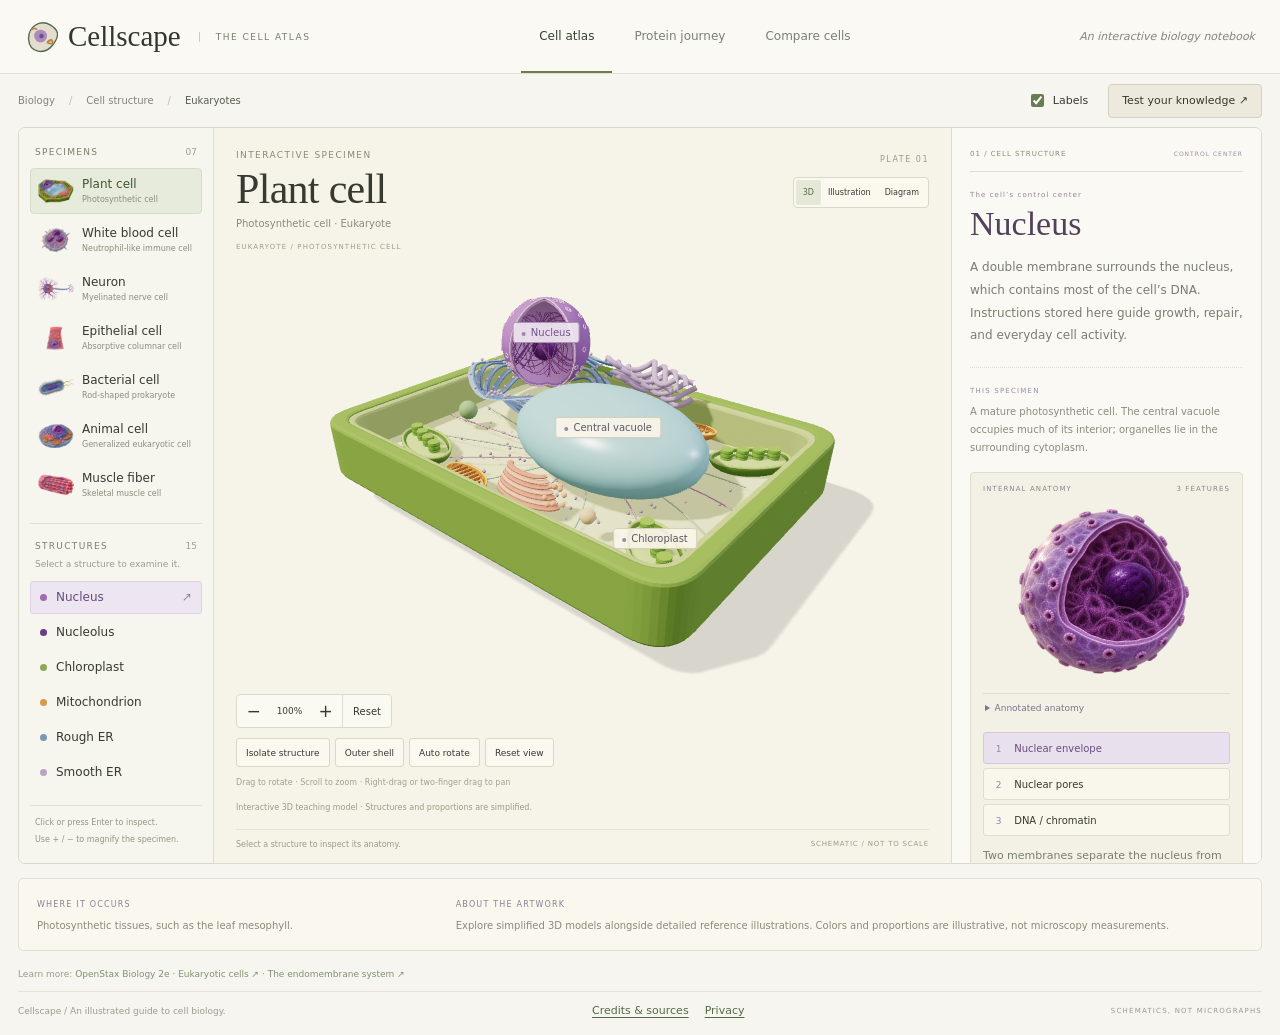
==== index.html @ bd1aeb53 "Add credits and privacy notice; remove external font requests Keep Cellscape branding without adding" ====
<!doctype html><html lang="en"><head><meta charset="utf-8"><meta name="viewport" content="width=device-width, initial-scale=1"><meta name="referrer" content="no-referrer"><meta name="description" content="Explore animal and plant cells with interactive organelle diagrams, clear biology explanations, and a five-question identification quiz."><title>Cellscape — The living cell, explored</title><link rel="stylesheet" href="style.css?v=26"><script type="importmap">{"imports":{"three":"./vendor/three/three.module.js"}}</script></head><body><header><a class="brand" href="./" aria-label="Cellscape home"><svg viewBox="0 0 36 36" aria-hidden="true"><path d="M28 5C16-2 3 7 4 21S21 38 30 27S36 10 28 5Z" fill="#e4dccd" stroke="#506950" stroke-width="1.5"/><circle cx="17" cy="17" r="7" fill="#aa8bbb"/><circle cx="18" cy="17" r="2.5" fill="#725182"/><path d="M24 24q5-5 6-1t-6 1M7 10q4-3 6 0" stroke="#b8864b" fill="none" stroke-width="2"/></svg>Cellscape <span>THE CELL ATLAS</span></a><nav aria-label="Learning activities"><button data-view="atlas" aria-pressed="true">Cell atlas</button><button data-view="journey" aria-pressed="false">Protein journey</button><button data-view="compare" aria-pressed="false">Compare cells</button></nav><span class="header-note">An interactive biology notebook</span></header><main><section class="lab"><div class="lab-top"><div class="atlas-breadcrumb">Biology <span>/</span> Cell structure <span>/</span> <strong id="cell-classification">Eukaryotes</strong></div><div class="view-tools"><label><input id="labels" type="checkbox" checked> Labels</label><button id="quiz">Test your knowledge ↗</button></div></div><div class="workspace"><div class="organelles"><div class="rail-title">SPECIMENS <span>07</span></div><div class="tabs" aria-label="Cell type"><button class="active" data-type="animal" aria-pressed="true"><span class="specimen-dot animal-dot"></span><span>Animal cell<small>Animalia · Eukaryote</small></span></button><button data-type="plant" aria-pressed="false"><span class="specimen-dot plant-dot"></span><span>Plant cell<small>Plantae · Eukaryote</small></span></button></div><div class="rail-title organelle-title">STRUCTURES <span id="structure-count"></span></div><p class="rail-hint">Select a structure to examine it.</p><div id="organelle-list"></div><div class="rail-bottom">Click or press Enter to inspect.<br>Use + / − to magnify the specimen.</div></div><div class="diagram-panel"><div class="specimen-title"><div><p class="eyebrow">INTERACTIVE SPECIMEN</p><h1 id="model-title">Animal cell</h1><p id="model-subtitle">A typical animal cell, shown in section.</p></div><div class="plate-options"><span class="plate-number" id="plate-number">PLATE 01</span><div class="art-switch" aria-label="Specimen artwork"><button data-art="3d" aria-pressed="true">3D</button><button data-art="rendered" aria-pressed="false">Illustration</button><button data-art="diagram" aria-pressed="false">Diagram</button></div></div></div><div class="diagram-heading"><span id="specimen">SPECIMEN 01 / ANIMAL CELL</span><span>INTERACTIVE MODEL <b class="live"></b></span></div><div class="zoom-toolbar" aria-label="Diagram zoom"><span>Look closer</span><button id="zoom-out" aria-label="Zoom out">−</button><output id="zoom-level" aria-live="polite">100%</output><button id="zoom-in" aria-label="Zoom in">+</button><button id="zoom-reset">Reset</button></div><div class="three-tools" aria-label="3D model controls"><button id="isolate-3d" aria-pressed="false">Isolate structure</button><button id="shell-3d" aria-pressed="false">Outer shell</button><button id="spin-3d" aria-pressed="false">Auto rotate</button><button id="reset-3d">Reset view</button></div><p class="zoom-hint">Zoom to inspect · Scroll or swipe to pan</p><p id="comparison-highlight" class="model-note" hidden></p><div id="cell-viewport" tabindex="0" aria-label="Cell diagram. When zoomed, scroll to explore."><div id="viewer3d"><p id="viewer3d-status">Loading the 3D specimen…</p><span id="viewer3d-live" class="sr-only" role="status" aria-live="polite"></span></div><svg id="cell" viewBox="0 0 820 570" role="group" aria-label="Interactive cell diagram"></svg></div><p class="model-note">Generated educational illustration · Not to scale. Use Diagram for the annotated schematic.</p><div class="diagram-foot"><span>Select a structure to inspect its anatomy.</span><span>SCHEMATIC / NOT TO SCALE</span></div></div><aside id="cell-details" aria-label="Selected structure details"><a href="#cell-viewport" class="back-to-cell">↑ Back to cell</a><div class="detail-top"><span id="detail-number">01 / CELL STRUCTURE</span><span id="category">CONTROL CENTER</span></div><div id="detail-icon"></div><p class="eyebrow" id="detail-kicker">THE CELL’S CONTROL CENTER</p><h2 id="detail-title" aria-live="polite"></h2><p id="description"></p><div class="specimen-context"><span>THIS SPECIMEN</span><p id="specimen-context"></p></div><section id="closeup" aria-label="Organelle close-up"><div class="closeup-heading"><span>INTERNAL ANATOMY</span><span id="closeup-count"></span></div><div id="closeup-art"></div><div id="closeup-parts" aria-label="Explore internal structures"></div><p id="closeup-note" aria-live="polite"></p></section><div class="function"><span>PRIMARY FUNCTION</span><p id="function"></p></div><div class="fact"><span>FIELD NOTE</span><p id="fact"></p></div><div id="quiz-area" hidden></div><div class="detail-nav"><button id="previous" aria-label="Previous organelle">←</button><span id="position"></span><button id="next" aria-label="Next organelle">→</button></div></aside></div></section><section class="lesson-section" id="protein-journey" aria-labelledby="journey-title">
<div class="section-heading"><div><p class="eyebrow">LESSON 01 / THE SECRETORY PATHWAY</p><h2 id="journey-title">A protein’s journey</h2></div><p>From an instruction to a delivery.<br>Trace one protein destined to leave the cell.</p></div>
<div class="journey-card"><div id="journey-stages" class="journey-stages" aria-label="Protein journey stages"></div><div class="journey-viewport"><svg id="journey-art" viewBox="0 0 860 240" role="img" aria-label="A secreted protein travels through the rough ER and Golgi, then leaves in a vesicle."></svg></div><div class="journey-bottom"><div><p class="eyebrow" id="journey-position"></p><h3 id="journey-step-title"></h3><p id="journey-description" aria-live="polite"></p></div><div class="journey-controls"><button id="journey-prev" aria-label="Previous protein journey step">←</button><button id="journey-play">Play journey</button><button id="journey-next" aria-label="Next protein journey step">→</button><button id="journey-reset">Restart</button></div></div><p class="lesson-note">A simplified secretory pathway, not the route of every protein. Translation begins in the cytosol; a signal directs this ribosome to the rough ER. The gold dot represents the protein.</p></div>
</section>
<section class="lesson-section" id="comparison" aria-labelledby="comparison-title"><div class="section-heading"><div><p class="eyebrow">REFERENCE / CELL COMPARISON</p><h2 id="comparison-title">Plant & animal cells</h2></div><p>Compare the models, then select a structure<br>to explore it in the cell above.</p></div><div class="comparison-controls" aria-label="Comparison filters"><button data-compare="all" aria-pressed="true">All structures</button><button data-compare="shared" aria-pressed="false">Shared</button><button data-compare="different" aria-pressed="false">Differences</button></div><div id="comparison-cards" class="comparison-cards"></div><p class="lesson-note">These are typical teaching models. Chloroplasts occur in photosynthetic tissues; plants also use mitochondria. Plant lytic vacuoles perform many tasks carried out by animal lysosomes. Smaller vacuoles can occur in animal cells.</p></section><section class="specimen-notes" aria-label="Specimen context"><div><span>WHERE IT OCCURS</span><p id="specimen-location"></p></div><div><span>ABOUT THE ARTWORK</span><p>Explore simplified 3D models alongside detailed reference illustrations. Colors and proportions are illustrative, not microscopy measurements.</p></div></section><div class="sources">Learn more: <a href="https://openstax.org/books/biology-2e/pages/4-3-eukaryotic-cells" target="_blank" rel="noopener noreferrer">OpenStax Biology 2e · Eukaryotic cells ↗</a> · <a href="https://openstax.org/books/biology-2e/pages/4-4-the-endomembrane-system-and-proteins" target="_blank" rel="noopener noreferrer">The endomembrane system ↗</a></div><footer><span>Cellscape / An illustrated guide to cell biology.</span><nav aria-label="Site information"><a href="about.html#credits">Credits &amp; sources</a><a href="about.html#privacy">Privacy</a></nav><span>SCHEMATICS, NOT MICROGRAPHS</span></footer></main><script src="diagram.js?v=25"></script><script src="specimens.js?v=25"></script><script src="app.js?v=25"></script><script src="learning.js?v=25"></script><script type="module" src="viewer3d.js?v=25"></script></body></html>
---- style.css ----
:root{--paper:#f7f5ef;--ink:#363a31;--muted:#7d8074;--line:#dfdfd4;--green:#536b45;--purple:#79618c;--canvas:#f6f4e9}
*{box-sizing:border-box}html{scroll-padding-top:20px}body{margin:0;background:var(--paper);color:var(--ink);font-family:system-ui,-apple-system,BlinkMacSystemFont,'Segoe UI',sans-serif;font-size:14px}button,a,input{-webkit-tap-highlight-color:transparent}button{font:inherit;color:inherit;cursor:pointer}button:disabled{opacity:.4;cursor:default}button:focus-visible,a:focus-visible,[tabindex]:focus-visible{outline:2px solid #9779ad;outline-offset:3px}a{color:var(--green)}[hidden]{display:none!important}
header{height:74px;display:flex;align-items:center;justify-content:space-between;gap:20px;padding:0 25px;border-bottom:1px solid var(--line);background:#faf9f4}.brand{display:flex;gap:10px;align-items:center;color:#30372d;text-decoration:none;font-family:Georgia,'Times New Roman',serif;font-size:29px;white-space:nowrap}.brand svg{width:33px;height:36px}.brand>span{font:9px system-ui,-apple-system,BlinkMacSystemFont,'Segoe UI',sans-serif;letter-spacing:1.5px;border-left:1px solid #cccfc0;margin-left:8px;padding-left:16px;color:#777e6d}header nav{display:flex;gap:4px;align-self:stretch;align-items:stretch}header nav button{border:0;border-bottom:2px solid transparent;background:none;font-size:12px;padding:0 18px;color:#7b8072}header nav button[aria-pressed=true]{border-bottom-color:#6c7d52;color:#34452f}header nav button:hover{color:#37492f}.header-note{font-size:11px;color:#868678;font-style:italic;white-space:nowrap}
main{padding:0 18px;max-width:1850px;margin:auto}.lab-top{height:53px;display:flex;align-items:center;justify-content:space-between;gap:16px}.atlas-breadcrumb{font-size:10px;color:#868577;display:flex;align-items:center;gap:14px}.atlas-breadcrumb span{color:#c0beae}.atlas-breadcrumb strong{font-weight:500;color:#555e4b}.view-tools{display:flex;align-items:center;gap:20px;font-size:11px}.view-tools label{display:flex;gap:6px;align-items:center;cursor:pointer}input{accent-color:#667e51}#quiz{background:#edeadd;border:1px solid #d4d1c0;border-radius:4px;padding:8px 13px;font-size:11px;min-height:34px}
.workspace{display:grid;grid-template-columns:194px minmax(0,1fr) 310px;height:calc(100dvh - 163px);min-height:650px;max-height:1050px;border:1px solid #d9d9cc;background:#fbfaf5;border-radius:7px;overflow:hidden}
.organelles{padding:19px 11px 14px;background:#f6f5ee;overflow-y:auto;height:100%;scrollbar-width:thin}.rail-title{display:flex;justify-content:space-between;font-size:9px;letter-spacing:1.3px;color:#7b806f;padding:0 5px}.rail-title span{font-size:9px;letter-spacing:0;color:#9c9f91}.tabs{margin:13px 0 26px;display:grid;gap:6px}.tabs button{width:100%;display:flex;align-items:center;gap:9px;text-align:left;background:transparent;border:1px solid transparent;border-radius:4px;padding:10px 8px;font-size:12px}.tabs button.active{background:#e7ebdc;border-color:#d5ddc7;color:#3f5436}.tabs small{display:block;font-size:9px;color:#8a8e7d;margin-top:5px}.specimen-dot{display:block;position:relative;flex:none;width:30px;height:29px;border:2px solid #c1b184;background:#ece2c2;border-radius:44% 56% 50% 49%;box-shadow:inset 2px 2px 0 #f8efd9}.specimen-dot:after{content:'';width:10px;height:10px;background:#a682ba;border:1px solid #825a98;border-radius:50%;position:absolute;left:5px;top:7px}.plant-dot{background:#e0e9bc;border-color:#95a76d;border-radius:7px;transform:rotate(-5deg)}.plant-dot:after{width:9px;height:9px;left:3px;top:5px}.rail-hint{font-size:9px;color:#9b9d8d;margin:8px 5px 12px}.organelle-title{border-top:1px solid var(--line);padding-top:17px}#organelle-list{display:flex;flex-direction:column;gap:2px}#organelle-list button{display:flex;align-items:center;gap:9px;width:100%;min-height:33px;border:1px solid transparent;border-radius:3px;text-align:left;background:transparent;padding:7px 9px;font-size:11px;line-height:1.4}#organelle-list button:hover{background:#efeee5}#organelle-list button.active{background:#ede5f1;border-color:#dfd1e5;color:#654c79}.organelle-swatch{background:var(--swatch);width:7px;height:7px;border-radius:50%;flex:none}.row-arrow{margin-left:auto;color:#92869a;font-size:12px;opacity:0}button.active .row-arrow{opacity:1}.rail-bottom{font-size:8px;color:#939684;line-height:2.2;border-top:1px solid var(--line);padding:14px 5px 0;margin-top:20px}.key-dot{display:inline-block;width:5px;height:5px;border-radius:50%;background:#91a17f;margin-right:4px}.key-dot.special{background:#ad96ba}
.diagram-panel{display:flex;flex-direction:column;gap:10px;background:var(--canvas);padding:22px 22px 14px;border-left:1px solid #dfdfd1;min-width:0;height:100%;overflow:hidden;position:relative}.specimen-title{display:flex;justify-content:space-between;align-items:flex-start;gap:15px}.eyebrow{font-size:9px;font-weight:500;letter-spacing:1.4px;color:#888a77;margin:0 0 8px}h1,h2,h3,p{overflow-wrap:break-word}.specimen-title h1{font:42px/1 Georgia,'Times New Roman',serif;font-weight:400;letter-spacing:-.7px;margin:0 0 8px}.specimen-title>div>p:last-child{font-size:10px;color:#888b7b;margin:0}.plate-number{font-size:8px;letter-spacing:1.5px;padding-top:5px;color:#9a9a87;white-space:nowrap}.diagram-heading{display:flex;justify-content:space-between;font-size:7px;letter-spacing:1.1px;color:#9a9e88;order:1;margin-top:4px}.diagram-heading>span:last-child{display:none}
#cell-viewport{order:2;min-height:0;flex:1;overflow:auto;width:100%;scrollbar-width:thin;scrollbar-color:#c3cbb0 transparent;touch-action:pan-x pan-y pinch-zoom;overscroll-behavior-x:contain;display:flex;align-items:center}#cell{flex:none;width:100%;height:auto;aspect-ratio:820/570;overflow:visible}#cell-viewport:focus:not(:focus-visible){outline:none}.zoom-toolbar{order:3;display:flex;align-items:center;gap:0;align-self:flex-start;background:#faf9f2;border:1px solid #d9dacb;border-radius:4px;height:34px}.zoom-toolbar>span{display:none}.zoom-toolbar button{height:32px;width:33px;border:0;background:transparent;font-size:17px}.zoom-toolbar output{font-size:9px;min-width:39px;text-align:center}.zoom-toolbar #zoom-reset{font-size:10px;width:49px;border-left:1px solid #dcded0}.zoom-hint{order:4;position:absolute;bottom:51px;right:22px;margin:0;color:#a0a28e;font-size:8px;line-height:1.5;text-align:right;max-width:190px}.model-note{order:5;font-size:8px;color:#999b88;margin:3px 0 0;line-height:1.6}.diagram-foot{order:6;display:flex;justify-content:space-between;font-size:8px;color:#969b87;padding-top:10px;border-top:1px solid #e0e2d3;margin-top:4px;gap:12px}.diagram-foot>span:last-child{font-size:7px;letter-spacing:.8px}.specimen-callouts{pointer-events:none}.specimen-callouts path{stroke:#6e7365;stroke-width:.8;fill:none;opacity:.75}.specimen-callouts circle{fill:#717363}.specimen-callouts text{fill:#454d42;font:11px system-ui,-apple-system,BlinkMacSystemFont,'Segoe UI',sans-serif;paint-order:stroke;stroke:#f7f4e9;stroke-width:3px;stroke-linejoin:round}.organelle{cursor:pointer;transition:filter .15s,opacity .15s}.organelle:focus{outline:none}.organelle:hover{filter:brightness(1.04) drop-shadow(0 0 3px #7b726133)}.organelle.selected{filter:drop-shadow(0 0 3px #85609b88)}.organelle:focus-visible{filter:drop-shadow(0 0 5px #be8c36)}.quiz-mode .organelle:hover{filter:brightness(1.04)}#cell[data-compare=shared] .different-structure,#cell[data-compare=different] .shared-structure{opacity:.3}#comparison-highlight{order:1;background:#e8ecd9;color:#64764f;padding:7px 10px;border-radius:3px}
#cell-details{height:100%;min-width:0;overflow-y:auto;scrollbar-width:thin;border-left:1px solid #ddded0;padding:22px 18px;background:#faf9f3}.detail-top{display:flex;justify-content:space-between;gap:10px;font-size:7px;letter-spacing:1px;color:#858c78;border-bottom:1px solid #dedfd3;padding-bottom:13px;margin-bottom:19px}.detail-top>span:last-child{font-size:6px;color:#9c8aa6}#detail-icon{display:none}#detail-kicker{font-size:7px;letter-spacing:1.1px;color:#94819f;margin:0 0 6px}#detail-title{font:34px/1.12 Georgia,'Times New Roman',serif;margin:0 0 13px;color:#51415a}#description{font-size:11px;line-height:1.9;color:#7a7e70;margin:0 0 20px}.back-to-cell{display:none;font-size:11px;color:#697f52;margin-bottom:16px}.function{padding-top:15px;border-top:1px solid var(--line);margin-top:20px}.function>span,.fact>span{font-size:7px;letter-spacing:1.2px;color:#9d8ba4}.function p,.fact p{font-size:11px;color:#777f6a;line-height:1.8}.fact{margin-top:18px;border-top:1px solid var(--line);padding-top:13px}.fact p{font-family:Georgia,serif;font-style:italic;color:#8c7998}.detail-nav{display:flex;align-items:center;justify-content:space-between;border-top:1px solid var(--line);margin-top:20px;padding-top:14px;font-size:8px;color:#8b917e}.detail-nav button{background:none;border:1px solid #d5d8c8;border-radius:3px;width:30px;height:30px}.closeup-heading{display:flex;justify-content:space-between;font-size:7px;letter-spacing:1.1px;color:#8d8391}#closeup{border:1px solid #dfddcf;background:#f3f0e5;border-radius:4px;padding:12px;margin:0 0 15px}#closeup-art svg{width:100%;display:block;max-height:150px;height:auto}.anatomy-marker circle{fill:#faf6ea;stroke:#8a719b;stroke-width:1.6}.anatomy-marker text{font:600 12px system-ui,-apple-system,BlinkMacSystemFont,'Segoe UI',sans-serif;fill:#705483}.anatomy-marker.active circle{fill:#826493}.anatomy-marker.active text{fill:white}#closeup-parts{display:grid;gap:4px}#closeup-parts button{min-height:30px;padding:5px 6px;text-align:left;font-size:9px;line-height:1.5;background:#f9f6ec;border:1px solid #e0ddce;border-radius:3px}#closeup-parts b{display:inline-block;text-align:center;width:17px;margin-right:4px;font-size:9px;font-weight:500;color:#9983a6}#closeup-parts button[aria-pressed=true]{background:#e9e0ed;border-color:#d4c6dc;color:#684d7e}#closeup-note{font-size:10px;line-height:1.8;color:#797e6e;margin:10px 0 0;min-height:42px}
body[data-page=atlas] .lesson-section,body[data-page=journey] .lab,body[data-page=journey] #comparison,body[data-page=compare] .lab,body[data-page=compare] #protein-journey{display:none}body:not([data-page=atlas]) main{max-width:1280px;padding:0 28px}.sources{font-size:9px;color:#9b9d8a;margin:16px 0 10px;line-height:1.6}.sources a{color:#839071;text-decoration:none}.sources a:hover{text-decoration:underline}footer{display:flex;justify-content:space-between;border-top:1px solid #e4e3d6;padding:12px 0 18px;font-size:9px;color:#999d8d}footer span:last-child{font-size:7px;letter-spacing:1.2px}
.quiz-actions{display:flex;gap:8px}.quiz-actions button{font-size:12px;text-align:center}
#quiz-options{display:flex;flex-wrap:wrap;gap:7px}.quiz-option{border:1px solid #cbd6c0;background:#f3f6eb;border-radius:6px;padding:9px 12px;min-height:44px;font-size:13px}
.quiz-option:disabled{opacity:.55;text-decoration:line-through}.hint-text{font-size:13px;color:#54694c;background:#edf1e2;padding:12px;border-left:3px solid #8ca06f}.quiz-next{background:var(--ink);color:#fffdf4;text-align:center;border-color:var(--ink)}
.lesson-section{margin-top:65px;scroll-margin-top:24px}.section-heading{display:flex;align-items:flex-end;justify-content:space-between;gap:24px;margin-bottom:24px}.section-heading h2{font-size:48px;margin:12px 0 0;line-height:1.1}.section-heading>p{font-size:13px;line-height:1.8;color:#54694f;max-width:320px;margin:0}
.journey-card{border:1px solid #d5ddce;background:#fffefa;border-radius:16px;overflow:hidden}
.journey-stages{display:grid;grid-template-columns:repeat(6,1fr);border-bottom:1px solid var(--line);background:#edf1e5}
.journey-stages button{border:0;border-right:1px solid var(--line);background:transparent;text-align:left;padding:15px 12px;font-size:11px;line-height:1.5;min-height:74px}.journey-stages button span{display:block;font-size:9px;color:#6b7d60;margin-bottom:5px}.journey-stages button[aria-pressed=true]{background:#244c3e;color:#fffdf3}.journey-stages button[aria-pressed=true] span{color:#e0e8c8}.journey-stages .completed{background:#e0e9d2}
.journey-viewport{overflow:auto;background:#f3f5eb;scrollbar-width:thin}.journey-viewport svg{display:block;width:100%;min-width:600px;max-height:300px}.journey-viewport text{font:12px system-ui,-apple-system,BlinkMacSystemFont,'Segoe UI',sans-serif;fill:#51674b}
#protein-dot{filter:drop-shadow(0 0 7px #bd813960)}
.journey-bottom{display:flex;justify-content:space-between;gap:30px;padding:25px 28px;align-items:center}.journey-bottom>div:first-child{max-width:620px}.journey-bottom h3{font-family:Georgia,'Times New Roman',serif;font-size:29px;margin:7px 0}.journey-bottom p:not(.eyebrow){font-size:14px;line-height:1.8;margin:8px 0 0;color:#52664f}
.journey-controls{display:flex;gap:7px;flex-wrap:wrap;min-width:240px;max-width:265px;justify-content:flex-end}.journey-controls button{min-height:44px;background:#f5f6ed;border:1px solid #cbd6bf;border-radius:6px;padding:9px 14px;font-size:12px}.journey-controls #journey-play{background:var(--ink);color:white;min-width:117px}.lesson-note{font-size:12px;line-height:1.8;color:#586e51;margin:0;padding:16px 28px;border-top:1px solid #dce1d5}
.comparison-controls{display:flex;gap:8px;margin-bottom:18px;flex-wrap:wrap}.comparison-controls button{min-height:44px;border:1px solid #c6d2bb;background:transparent;border-radius:7px;font-size:13px;padding:9px 17px}.comparison-controls button[aria-pressed=true]{background:#244c3e;color:white;border-color:#244c3e}
.comparison-cards{display:grid;grid-template-columns:repeat(3,minmax(0,1fr));gap:16px}.compare-card{padding:23px;border:1px solid #d4ddc8;border-radius:12px;background:#fffefa}.compare-card.shared{background:#e8eedf}.compare-card.plant{background:#edf2df}.compare-card h3{font-family:Georgia,'Times New Roman',serif;font-size:29px;margin:10px 0}.compare-card>p:not(.eyebrow){font-size:13px;line-height:1.8;color:#50634c}.compare-card>div{display:flex;flex-wrap:wrap;gap:7px;margin-top:20px}.compare-card button{display:flex;gap:10px;align-items:center;justify-content:space-between;text-align:left;min-height:44px;background:#fffdf5;border:1px solid #d1dcc5;border-radius:6px;padding:9px 12px;font-size:12px}.compare-card button span{color:#6c815d}.compare-card .eyebrow{font-size:9px}.comparison-cards:has(.compare-card:only-child){grid-template-columns:1fr}
#comparison>.lesson-note{margin-top:20px;padding:16px 0}
@media(max-width:1100px){.workspace{grid-template-columns:minmax(0,1fr) 335px}.journey-bottom{align-items:flex-start}.section-heading h2{font-size:42px}}
@media(max-width:1050px){.workspace{grid-template-columns:1fr}.back-to-cell{display:inline-block;align-self:flex-start}.diagram-panel{gap:14px}#cell-viewport{max-height:65vh}aside{padding:24px}#closeup{max-width:640px}#closeup-art svg{max-height:270px}.journey-bottom{display:block}.journey-controls{margin-top:20px;max-width:none;justify-content:flex-start}.comparison-cards{grid-template-columns:1fr 1fr}.compare-card.shared{grid-column:1/-1}}
@media(max-width:650px){.view-tools{justify-content:center;width:100%;gap:12px}.view-tools label,.lesson-link,#quiz{font-size:12px}.zoom-toolbar{margin:0 8px;gap:6px;font-size:11px}.zoom-toolbar>span{display:none}#cell-viewport{border-radius:0;max-height:53vh}.zoom-toolbar{justify-content:center}.diagram-panel{gap:10px}.diagram-foot{display:none}.model-note{font-size:11px}aside{padding:20px}#closeup{padding:12px}#closeup-note{min-height:0}.lesson-section{margin-top:44px}.section-heading{display:block}.section-heading h2{font-size:38px}.section-heading>p{margin-top:16px;max-width:none}.journey-stages{grid-template-columns:repeat(3,1fr)}.journey-stages button{min-height:65px;font-size:10px;padding:10px}.journey-bottom{padding:20px}.journey-bottom h3{font-size:28px}.journey-controls{min-width:0}.journey-controls button{padding:9px 11px}.lesson-note{padding:15px 20px}.comparison-cards{grid-template-columns:1fr}.compare-card{padding:20px}.comparison-controls{gap:6px}.comparison-controls button{padding:8px 12px;font-size:12px}}
@media(prefers-reduced-motion:reduce){html{scroll-behavior:auto}#protein-dot{transition:none}}
/* Lesson pages use the same compact typography and paper-and-ink palette. */
.lesson-section{margin:32px 0 0}.section-heading h2{font-family:Georgia,'Times New Roman',serif;font-weight:400;font-size:42px;letter-spacing:-.4px}.section-heading p{color:#858a78;font-size:12px}.section-heading .eyebrow{font-size:8px;letter-spacing:1.4px;color:#908b96}.journey-card{border-radius:5px;border-color:#d9dacb;background:#faf9f3}.journey-stages{background:#efeee4}.journey-stages button[aria-pressed=true]{background:#80708c}.journey-stages button span{font-size:8px}.journey-stages .completed{background:#e8e4eb}.journey-viewport{background:#f5f3e8}.journey-bottom h3{font-family:Georgia,'Times New Roman',serif;font-size:28px}.journey-bottom p:not(.eyebrow){font-size:12px;color:#7a806e}.journey-controls #journey-play{background:#80708c}.journey-controls button{border-radius:3px}.lesson-note{font-size:10px;color:#929680}.comparison-controls button{border-radius:3px;font-size:11px}.comparison-controls button[aria-pressed=true]{background:#7d7089;border-color:#7d7089}.compare-card{border-radius:4px;background:#faf9f3;border-color:#dadccc}.compare-card.shared{background:#f0f1e6}.compare-card.plant{background:#eff1e1}.compare-card h3{font-family:Georgia,'Times New Roman',serif;font-size:28px}.compare-card p:not(.eyebrow){font-size:11px;color:#828775}.compare-card button{border-radius:3px;font-size:11px;background:#faf9f0}.comparison-cards:has(.compare-card:only-child){grid-template-columns:1fr}.quiz-option,.quiz-choice{font-size:11px;min-height:34px;border-radius:3px}.quiz-actions button{font-size:10px}#quiz-area>p{font-size:12px;line-height:1.8;color:#6c7461}#feedback{font-size:11px;line-height:1.9;color:#766284}.quiz-next{background:#82718f;color:white;border-color:#82718f}.hint-text{font-size:11px}.zoom-hint{font-size:8px}
@media(min-width:1600px){.workspace{grid-template-columns:220px minmax(0,1fr) 345px}#organelle-list button{min-height:36px;font-size:12px}#description,.function p,.fact p{font-size:12px}#closeup-art svg{max-height:175px}#closeup-parts button{font-size:10px;min-height:34px}}
@media(max-width:1150px){.header-note{display:none}.workspace{grid-template-columns:170px minmax(0,1fr) 280px}.organelles{padding:16px 8px}#organelle-list button{padding:7px 5px;font-size:10px}.diagram-panel{padding:20px 14px 14px}#cell-details{padding:20px 14px}.brand>span{display:none}.zoom-hint{max-width:130px;font-size:7px;right:14px}}
@media(max-width:1000px){.workspace{grid-template-columns:164px minmax(0,1fr);height:auto;max-height:none;min-height:0;overflow:clip;align-items:start}.organelles{grid-row:1/3;height:100%;max-height:1400px}.diagram-panel{min-height:560px;height:auto;position:static}#cell-viewport{flex:none;max-height:470px;min-height:0}.diagram-heading{margin:5px 0}#cell-details{grid-column:2;border-top:1px solid var(--line);height:auto;overflow:visible;padding:22px;scroll-margin-top:15px}.back-to-cell{display:inline-block}#description{font-size:13px}#closeup{max-width:550px}#closeup-art svg{max-height:210px}#closeup-parts button{min-height:38px;font-size:11px}#closeup-note{font-size:12px}.function p,.fact p{font-size:13px}.zoom-hint{position:static;order:4;text-align:left;max-width:none;font-size:9px}.model-note{order:5}.diagram-foot{display:none}.rail-bottom{font-size:7px}header{padding:0 18px}header nav button{padding:0 13px}.lesson-section{margin-top:25px}.comparison-cards{grid-template-columns:1fr 1fr}}
@media(max-width:650px){header{height:auto;min-height:65px;flex-wrap:wrap;justify-content:center;padding:12px 12px 0;gap:5px}.brand{font-size:26px;width:100%;justify-content:center}.brand svg{width:28px;height:29px}.brand>span{display:block;font-size:8px}header nav{width:100%;justify-content:center;height:45px}header nav button{font-size:11px;padding:0 20px}main{padding:0 10px}.lab-top{height:51px}.atlas-breadcrumb{font-size:8px;gap:6px}.atlas-breadcrumb>strong{display:none}.atlas-breadcrumb>span:last-of-type{display:none}.view-tools{gap:10px;font-size:10px}#quiz{min-height:32px;font-size:9px;padding:7px 8px}.workspace{grid-template-columns:1fr;display:flex;flex-direction:column;overflow:clip}.organelles{order:0;width:100%;height:auto;padding:12px;border-bottom:1px solid var(--line);overflow:visible}.rail-title:first-child,.organelle-title,.rail-hint,.rail-bottom{display:none}.tabs{display:flex;margin:0 0 10px;gap:6px}.tabs button{min-height:44px;padding:7px;justify-content:center;font-size:11px}.tabs small{display:none}.specimen-dot{height:23px;width:24px}.specimen-dot:after{width:8px;height:8px;top:5px;left:4px}#organelle-list{display:flex;flex-direction:row;overflow-x:auto;padding-bottom:5px;gap:5px;scrollbar-width:thin}#organelle-list button{width:auto;min-height:36px;white-space:nowrap;flex:none;border:1px solid #e1e0d4;border-radius:3px;padding:7px 10px;background:#faf9f3;font-size:10px}.row-arrow{display:none}.diagram-panel{order:1;border:0;min-height:0;width:100%;padding:20px 9px 15px;gap:9px}.specimen-title{padding:0 9px}.specimen-title h1{font-size:37px}.specimen-title .eyebrow{font-size:7px;letter-spacing:1.3px}.specimen-title>div>p:last-child{font-size:9px}.plate-number{font-size:7px}.diagram-heading{padding:0 9px;font-size:6px;margin:3px 0}#cell-viewport{height:auto;max-height:55vh;width:100%;min-height:230px;align-items:flex-start}#cell{min-height:0}.specimen-callouts text{font-size:14px;stroke-width:4px}.specimen-callouts path{stroke-width:1.2}.zoom-toolbar{margin-left:9px;height:39px}.zoom-toolbar button{height:37px;width:39px}.zoom-toolbar output{font-size:10px;min-width:44px}.zoom-toolbar #zoom-reset{width:55px}.zoom-hint{margin-left:9px;font-size:9px}.model-note{margin:0 9px;font-size:8px}.diagram-foot{display:none}#cell-details{order:2;grid-column:auto;width:100%;padding:22px 18px;border-left:0;border-top:1px solid #dbddce}#detail-title{font-size:36px}#description{font-size:13px;line-height:1.85}#closeup-art svg{max-height:230px}.detail-top{font-size:8px}#closeup-parts button{font-size:12px;min-height:40px}#closeup-note{font-size:12px}.function p,.fact p{font-size:13px}.detail-nav button{min-width:40px;min-height:40px}.back-to-cell{font-size:12px}body:not([data-page=atlas]) main{padding:0 16px}.section-heading h2{font-size:36px}.journey-stages{grid-template-columns:repeat(3,1fr)}.journey-stages button{font-size:10px}.comparison-cards{grid-template-columns:1fr}.quiz-option,.quiz-choice{font-size:12px;min-height:40px}.quiz-actions button{font-size:11px}#quiz-area>p{font-size:13px}.sources{font-size:8px}footer span:last-child{display:none}.compare-card button{min-height:40px}.lesson-section .section-heading>p{font-size:12px}.journey-bottom p:not(.eyebrow){font-size:13px}}
@media(prefers-reduced-motion:reduce){*{scroll-behavior:auto!important;transition:none!important}}

@media(min-width:1001px){#description,.function p,.fact p{font-size:12px}#organelle-list button{font-size:12px}.specimen-callouts text{font-size:12px}#closeup-note{font-size:11px}#closeup-parts button{font-size:10px;min-height:32px}}
#cell-viewport{align-items:flex-start}#cell{margin-block:auto}
/* Generated specimen artwork and the seven-view collection. */
.specimen-thumb{width:36px;height:34px;object-fit:contain;flex:none}
.organelles{display:flex;flex-direction:column;overflow:hidden}.tabs{flex:none;max-height:340px;overflow-y:auto;margin:11px 0 15px;scrollbar-width:thin;gap:3px}.tabs button{min-height:45px;padding:5px 7px;gap:8px}.tabs small{font-size:8px;line-height:1.4;margin-top:3px}.tabs button>span{min-width:0}.organelle-title{flex:none}.rail-hint{flex:none}#organelle-list{min-height:0;overflow-y:auto;scrollbar-width:thin;flex:1}.rail-bottom{margin-top:10px;padding-top:8px;flex:none}
.plate-options{display:flex;align-items:flex-end;flex-direction:column;gap:13px}.art-switch{display:flex;border:1px solid #d9d7c8;border-radius:4px;padding:2px;background:#faf8ef}.art-switch button{font-size:8px;background:none;border:0;padding:5px 7px;border-radius:2px;min-height:25px}.art-switch button[aria-pressed=true]{background:#e5e7d7;color:#576a43}.art-switch button:disabled{opacity:.35}.rendered-specimen{pointer-events:none}.hotspot-ring{fill:#faf5e4;stroke:#9b83aa;stroke-width:1;opacity:.75}.hotspot-center{fill:#78538b;pointer-events:none}.hotspot-target{pointer-events:all}.image-hotspots .organelle:hover .hotspot-ring,.image-hotspots .organelle.selected .hotspot-ring{opacity:1;stroke:#77558b;stroke-width:1.6}.image-hotspots .image-label{font:11px system-ui,-apple-system,BlinkMacSystemFont,'Segoe UI',sans-serif;fill:#3e3545;paint-order:stroke;stroke:#faf6e8;stroke-width:4px;stroke-linejoin:round;pointer-events:none}.image-hotspots .organelle:focus{outline:none}.specimen-context{border-top:1px solid var(--line);padding-top:12px;margin-bottom:15px}.specimen-context>span{font-size:7px;letter-spacing:1.2px;color:#9c8aa5}.specimen-context p{font-size:10px;color:#8a8c7b;line-height:1.8;margin:7px 0 0}.organelle-render{display:block;width:100%;height:180px;object-fit:contain;margin:8px 0 12px}#closeup-art>svg.organelle-render{height:180px;max-height:180px;overflow:hidden}.anatomy-schematic{font-size:9px;color:#80718c;border-top:1px solid #dfddcf;margin-bottom:10px}.anatomy-schematic summary{cursor:pointer;padding:9px 2px}.anatomy-schematic>svg{display:block;width:100%;max-height:150px}.specimen-notes{display:grid;grid-template-columns:1fr 2fr;gap:25px;margin:14px 0 0;padding:15px 18px;border:1px solid var(--line);border-radius:5px;background:#f9f7ee}.specimen-notes span{font-size:8px;letter-spacing:1.2px;color:#8d8194}.specimen-notes p{font-size:10px;line-height:1.8;color:#898c7b;margin:7px 0 0}body:not([data-page=atlas]) .specimen-notes{display:none}
@media(max-width:1000px) and (min-width:651px){.organelles{height:auto;max-height:1500px;overflow-y:auto}.tabs{max-height:380px;flex:none}#organelle-list{flex:none;overflow:visible}.tabs button{font-size:10px}.specimen-thumb{width:30px}}
@media(max-width:650px){.organelles{display:block;overflow:visible}.tabs{display:flex;max-height:none;overflow-x:auto;overflow-y:hidden;width:100%;padding-bottom:6px;margin-bottom:9px}.tabs button{width:auto;min-width:125px;flex:none;justify-content:flex-start;font-size:10px;padding:5px 8px}.specimen-thumb{width:29px;height:30px}#organelle-list{display:flex;flex-direction:row;overflow-x:auto;flex:none}.plate-options{gap:6px}.art-switch button{padding:4px 6px;font-size:8px}.image-hotspots .image-label{font-size:15px;stroke-width:5px}.hotspot-ring{stroke-width:1.5}.specimen-context p{font-size:12px}.specimen-notes{grid-template-columns:1fr;gap:12px;padding:15px}.specimen-notes p{font-size:11px}#closeup-art>svg.organelle-render,.organelle-render{height:210px;max-height:210px}}

#cell{margin-inline:auto}.specimen-context{border-top-style:dotted}

@media(max-width:650px){.image-hotspots .organelle:not(.selected) .image-label{display:none}}
/* Genuine WebGL specimen viewport. */
#cell-viewport{position:relative}#viewer3d{display:none;position:absolute;inset:0;min-height:280px;overflow:hidden}
#cell-viewport[data-mode="3d"]{overflow:hidden;min-height:340px}
#cell-viewport[data-mode="3d"] #viewer3d{display:block}#cell-viewport[data-mode="3d"] #cell{display:none}
.cell3d-canvas{display:block;width:100%;height:100%;touch-action:none;cursor:grab;outline:none}.cell3d-canvas:active{cursor:grabbing}.cell3d-canvas:focus-visible{outline:2px solid #a78bb5;outline-offset:-3px}
#viewer3d-status{position:absolute;inset:35% 10% auto;text-align:center;font-size:12px;line-height:1.8;color:#84748d}
.three-labels{position:absolute;inset:0;pointer-events:none;overflow:hidden}
.three-label{position:absolute;transform:translate(-50%,-100%);pointer-events:auto;border:1px solid #d7cfbc;background:#faf6e9e8;color:#5f5465;font:10px system-ui,-apple-system,BlinkMacSystemFont,'Segoe UI',sans-serif;padding:4px 8px;border-radius:3px;white-space:nowrap;box-shadow:0 1px 3px #48345308}
.three-label:before{content:'';display:inline-block;width:4px;height:4px;background:#9f83ac;border-radius:50%;margin-right:5px}.three-label.selected{border-color:#a993b4;background:#f1e8f3eb;color:#74558b}
.three-tools{display:none;order:3;flex-wrap:wrap;gap:5px}.diagram-panel:has(#cell-viewport[data-mode="3d"]) .three-tools{display:flex}
.three-tools button{font-size:9px;min-height:29px;padding:5px 9px;border:1px solid #d9d7c7;background:#faf8ef;border-radius:3px}.three-tools button[aria-pressed="true"]{background:#e7e0eb;border-color:#bfaccb;color:#73578a}.diagram-panel:has(#cell-viewport[data-mode="3d"]) .zoom-hint{position:static;order:4;text-align:left;font-size:8px;max-width:none}.diagram-panel:has(#cell-viewport[data-mode="3d"]) .model-note{font-size:8px}
.sr-only{position:absolute;width:1px;height:1px;padding:0;margin:-1px;overflow:hidden;clip:rect(0,0,0,0);white-space:nowrap;border:0}
@media(max-width:1000px){#cell-viewport[data-mode="3d"]{height:440px;max-height:none;min-height:300px;flex:none}}
@media(max-width:650px){#cell-viewport[data-mode="3d"]{height:360px;min-height:300px;max-height:60vh}.three-tools{margin:0 9px}.three-tools button{font-size:10px;min-height:36px;padding:6px 8px}.three-label{font-size:9px;padding:4px 6px}.three-label:not(.selected){display:none}.diagram-panel:has(#cell-viewport[data-mode="3d"]) .zoom-hint{font-size:9px;line-height:1.8}.art-switch button{font-size:8px;padding:4px 6px}}

/* Footer information stays readable on narrow screens. Fonts are device-local. */
footer{flex-wrap:wrap;gap:12px;align-items:center}footer nav{display:flex;flex-wrap:wrap;gap:16px}footer nav a{font-size:11px;text-underline-offset:3px}
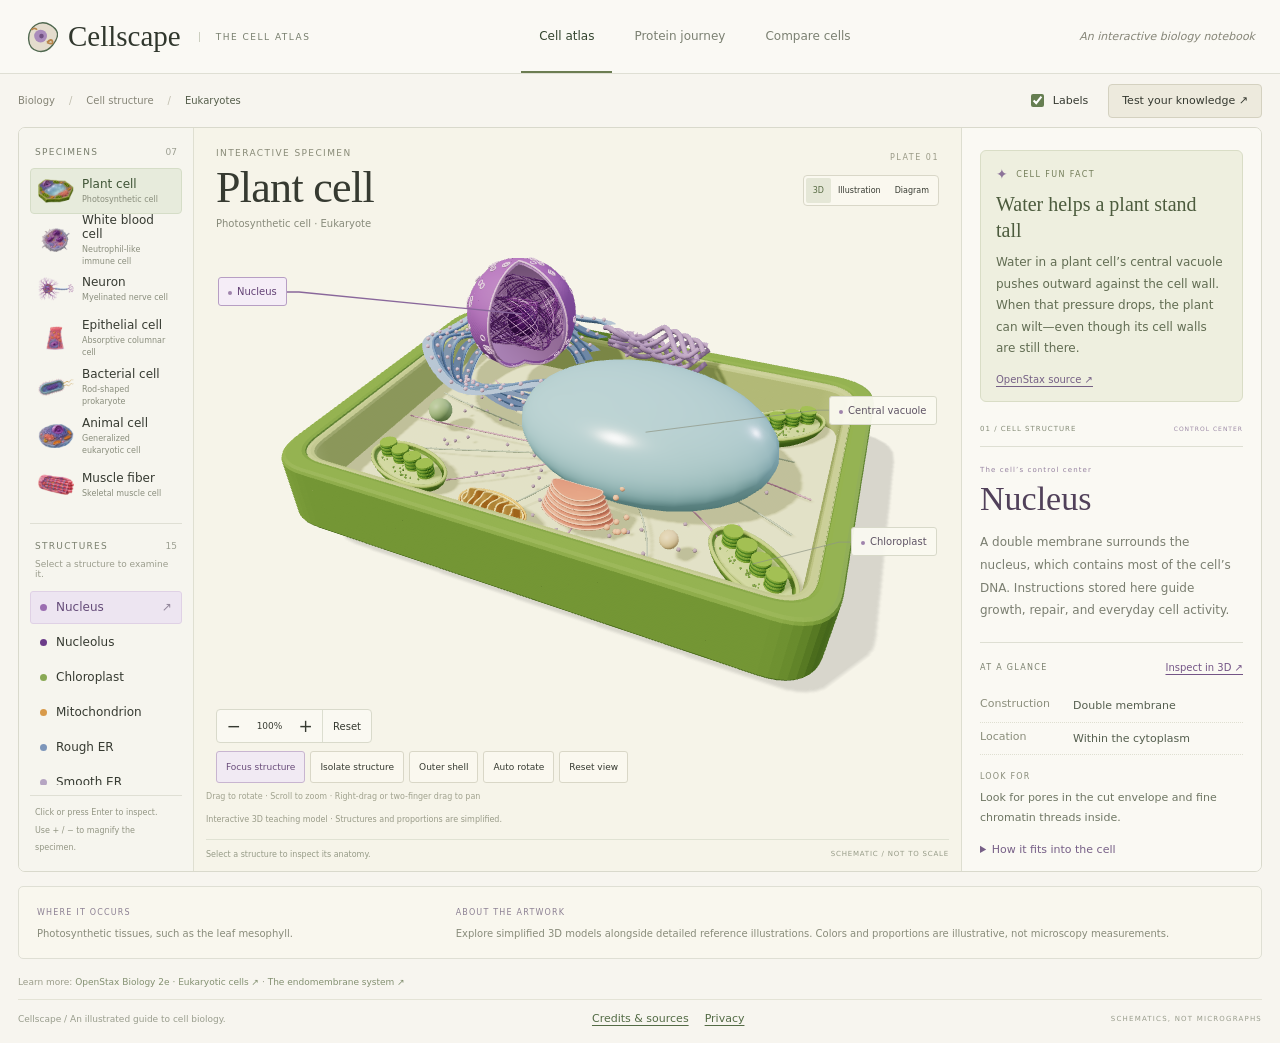
==== commit 825f1e33: "Add quiz persistence, protected admin dashboard, cell facts, and setup guide Include the latest deta" ====
--- a/index.html
+++ b/index.html
@@ -1,5 +1,5 @@
-<!doctype html><html lang="en"><head><meta charset="utf-8"><meta name="viewport" content="width=device-width, initial-scale=1"><meta name="referrer" content="no-referrer"><meta name="description" content="Explore animal and plant cells with interactive organelle diagrams, clear biology explanations, and a five-question identification quiz."><title>Cellscape — The living cell, explored</title><link rel="stylesheet" href="style.css?v=26"><script type="importmap">{"imports":{"three":"./vendor/three/three.module.js"}}</script></head><body><header><a class="brand" href="./" aria-label="Cellscape home"><svg viewBox="0 0 36 36" aria-hidden="true"><path d="M28 5C16-2 3 7 4 21S21 38 30 27S36 10 28 5Z" fill="#e4dccd" stroke="#506950" stroke-width="1.5"/><circle cx="17" cy="17" r="7" fill="#aa8bbb"/><circle cx="18" cy="17" r="2.5" fill="#725182"/><path d="M24 24q5-5 6-1t-6 1M7 10q4-3 6 0" stroke="#b8864b" fill="none" stroke-width="2"/></svg>Cellscape <span>THE CELL ATLAS</span></a><nav aria-label="Learning activities"><button data-view="atlas" aria-pressed="true">Cell atlas</button><button data-view="journey" aria-pressed="false">Protein journey</button><button data-view="compare" aria-pressed="false">Compare cells</button></nav><span class="header-note">An interactive biology notebook</span></header><main><section class="lab"><div class="lab-top"><div class="atlas-breadcrumb">Biology <span>/</span> Cell structure <span>/</span> <strong id="cell-classification">Eukaryotes</strong></div><div class="view-tools"><label><input id="labels" type="checkbox" checked> Labels</label><button id="quiz">Test your knowledge ↗</button></div></div><div class="workspace"><div class="organelles"><div class="rail-title">SPECIMENS <span>07</span></div><div class="tabs" aria-label="Cell type"><button class="active" data-type="animal" aria-pressed="true"><span class="specimen-dot animal-dot"></span><span>Animal cell<small>Animalia · Eukaryote</small></span></button><button data-type="plant" aria-pressed="false"><span class="specimen-dot plant-dot"></span><span>Plant cell<small>Plantae · Eukaryote</small></span></button></div><div class="rail-title organelle-title">STRUCTURES <span id="structure-count"></span></div><p class="rail-hint">Select a structure to examine it.</p><div id="organelle-list"></div><div class="rail-bottom">Click or press Enter to inspect.<br>Use + / − to magnify the specimen.</div></div><div class="diagram-panel"><div class="specimen-title"><div><p class="eyebrow">INTERACTIVE SPECIMEN</p><h1 id="model-title">Animal cell</h1><p id="model-subtitle">A typical animal cell, shown in section.</p></div><div class="plate-options"><span class="plate-number" id="plate-number">PLATE 01</span><div class="art-switch" aria-label="Specimen artwork"><button data-art="3d" aria-pressed="true">3D</button><button data-art="rendered" aria-pressed="false">Illustration</button><button data-art="diagram" aria-pressed="false">Diagram</button></div></div></div><div class="diagram-heading"><span id="specimen">SPECIMEN 01 / ANIMAL CELL</span><span>INTERACTIVE MODEL <b class="live"></b></span></div><div class="zoom-toolbar" aria-label="Diagram zoom"><span>Look closer</span><button id="zoom-out" aria-label="Zoom out">−</button><output id="zoom-level" aria-live="polite">100%</output><button id="zoom-in" aria-label="Zoom in">+</button><button id="zoom-reset">Reset</button></div><div class="three-tools" aria-label="3D model controls"><button id="isolate-3d" aria-pressed="false">Isolate structure</button><button id="shell-3d" aria-pressed="false">Outer shell</button><button id="spin-3d" aria-pressed="false">Auto rotate</button><button id="reset-3d">Reset view</button></div><p class="zoom-hint">Zoom to inspect · Scroll or swipe to pan</p><p id="comparison-highlight" class="model-note" hidden></p><div id="cell-viewport" tabindex="0" aria-label="Cell diagram. When zoomed, scroll to explore."><div id="viewer3d"><p id="viewer3d-status">Loading the 3D specimen…</p><span id="viewer3d-live" class="sr-only" role="status" aria-live="polite"></span></div><svg id="cell" viewBox="0 0 820 570" role="group" aria-label="Interactive cell diagram"></svg></div><p class="model-note">Generated educational illustration · Not to scale. Use Diagram for the annotated schematic.</p><div class="diagram-foot"><span>Select a structure to inspect its anatomy.</span><span>SCHEMATIC / NOT TO SCALE</span></div></div><aside id="cell-details" aria-label="Selected structure details"><a href="#cell-viewport" class="back-to-cell">↑ Back to cell</a><div class="detail-top"><span id="detail-number">01 / CELL STRUCTURE</span><span id="category">CONTROL CENTER</span></div><div id="detail-icon"></div><p class="eyebrow" id="detail-kicker">THE CELL’S CONTROL CENTER</p><h2 id="detail-title" aria-live="polite"></h2><p id="description"></p><div class="specimen-context"><span>THIS SPECIMEN</span><p id="specimen-context"></p></div><section id="closeup" aria-label="Organelle close-up"><div class="closeup-heading"><span>INTERNAL ANATOMY</span><span id="closeup-count"></span></div><div id="closeup-art"></div><div id="closeup-parts" aria-label="Explore internal structures"></div><p id="closeup-note" aria-live="polite"></p></section><div class="function"><span>PRIMARY FUNCTION</span><p id="function"></p></div><div class="fact"><span>FIELD NOTE</span><p id="fact"></p></div><div id="quiz-area" hidden></div><div class="detail-nav"><button id="previous" aria-label="Previous organelle">←</button><span id="position"></span><button id="next" aria-label="Next organelle">→</button></div></aside></div></section><section class="lesson-section" id="protein-journey" aria-labelledby="journey-title">
+<!doctype html><html lang="en"><head><meta charset="utf-8"><meta name="viewport" content="width=device-width, initial-scale=1"><meta name="referrer" content="no-referrer"><meta name="description" content="Explore animal and plant cells with interactive organelle diagrams, clear biology explanations, and a five-question identification quiz."><title>Cellscape — The living cell, explored</title><link rel="stylesheet" href="style.css?v=29"><script type="importmap">{"imports":{"three":"./vendor/three/three.module.js"}}</script></head><body><header><a class="brand" href="./" aria-label="Cellscape home"><svg viewBox="0 0 36 36" aria-hidden="true"><path d="M28 5C16-2 3 7 4 21S21 38 30 27S36 10 28 5Z" fill="#e4dccd" stroke="#506950" stroke-width="1.5"/><circle cx="17" cy="17" r="7" fill="#aa8bbb"/><circle cx="18" cy="17" r="2.5" fill="#725182"/><path d="M24 24q5-5 6-1t-6 1M7 10q4-3 6 0" stroke="#b8864b" fill="none" stroke-width="2"/></svg>Cellscape <span>THE CELL ATLAS</span></a><nav aria-label="Learning activities"><button data-view="atlas" aria-pressed="true">Cell atlas</button><button data-view="journey" aria-pressed="false">Protein journey</button><button data-view="compare" aria-pressed="false">Compare cells</button></nav><span class="header-note">An interactive biology notebook</span></header><main><section class="lab"><div class="lab-top"><div class="atlas-breadcrumb">Biology <span>/</span> Cell structure <span>/</span> <strong id="cell-classification">Eukaryotes</strong></div><div class="view-tools"><label><input id="labels" type="checkbox" checked> Labels</label><button id="quiz">Test your knowledge ↗</button></div></div><div class="workspace"><div class="organelles"><div class="rail-title">SPECIMENS <span>07</span></div><div class="tabs" aria-label="Cell type"><button class="active" data-type="animal" aria-pressed="true"><span class="specimen-dot animal-dot"></span><span>Animal cell<small>Animalia · Eukaryote</small></span></button><button data-type="plant" aria-pressed="false"><span class="specimen-dot plant-dot"></span><span>Plant cell<small>Plantae · Eukaryote</small></span></button></div><div class="rail-title organelle-title">STRUCTURES <span id="structure-count"></span></div><p class="rail-hint">Select a structure to examine it.</p><div id="organelle-list"></div><div class="rail-bottom">Click or press Enter to inspect.<br>Use + / − to magnify the specimen.</div></div><div class="diagram-panel"><div class="specimen-title"><div><p class="eyebrow">INTERACTIVE SPECIMEN</p><h1 id="model-title">Animal cell</h1><p id="model-subtitle">A typical animal cell, shown in section.</p></div><div class="plate-options"><span class="plate-number" id="plate-number">PLATE 01</span><div class="art-switch" aria-label="Specimen artwork"><button data-art="3d" aria-pressed="true">3D</button><button data-art="rendered" aria-pressed="false">Illustration</button><button data-art="diagram" aria-pressed="false">Diagram</button></div></div></div><div class="diagram-heading"><span id="specimen">SPECIMEN 01 / ANIMAL CELL</span><span>INTERACTIVE MODEL <b class="live"></b></span></div><div class="zoom-toolbar" aria-label="Diagram zoom"><span>Look closer</span><button id="zoom-out" aria-label="Zoom out">−</button><output id="zoom-level" aria-live="polite">100%</output><button id="zoom-in" aria-label="Zoom in">+</button><button id="zoom-reset">Reset</button></div><div class="three-tools" aria-label="3D model controls"><button id="focus-3d">Focus structure</button><button id="isolate-3d" aria-pressed="false">Isolate structure</button><button id="shell-3d" aria-pressed="false">Outer shell</button><button id="spin-3d" aria-pressed="false">Auto rotate</button><button id="reset-3d">Reset view</button></div><p class="zoom-hint">Zoom to inspect · Scroll or swipe to pan</p><p id="comparison-highlight" class="model-note" hidden></p><div id="cell-viewport" tabindex="0" aria-label="Cell diagram. When zoomed, scroll to explore."><div id="viewer3d"><p id="viewer3d-status">Loading the 3D specimen…</p><span id="viewer3d-live" class="sr-only" role="status" aria-live="polite"></span></div><svg id="cell" viewBox="0 0 820 570" role="group" aria-label="Interactive cell diagram"></svg></div><p class="model-note">Generated educational illustration · Not to scale. Use Diagram for the annotated schematic.</p><div class="diagram-foot"><span>Select a structure to inspect its anatomy.</span><span>SCHEMATIC / NOT TO SCALE</span></div></div><aside id="cell-details" aria-label="Selected structure details"><a href="#cell-viewport" class="back-to-cell">↑ Back to cell</a><section id="cell-fun-fact" class="cell-fun-fact" aria-labelledby="cell-fun-fact-title"><div class="cell-fun-fact-label"><span aria-hidden="true">✦</span> CELL FUN FACT</div><h3 id="cell-fun-fact-title"></h3><p id="cell-fun-fact-text"></p><a id="cell-fun-fact-source" target="_blank" rel="noopener noreferrer">OpenStax source ↗</a></section><div class="detail-top"><span id="detail-number">01 / CELL STRUCTURE</span><span id="category">CONTROL CENTER</span></div><div id="detail-icon"></div><p class="eyebrow" id="detail-kicker">THE CELL’S CONTROL CENTER</p><h2 id="detail-title" aria-live="polite"></h2><p id="description"></p><section id="structure-profile" aria-label="Structure field guide"><div class="profile-heading"><span>AT A GLANCE</span><button id="detail-focus">Inspect in 3D ↗</button></div><dl><div><dt>Construction</dt><dd id="profile-architecture"></dd></div><div><dt>Location</dt><dd id="profile-location"></dd></div></dl><p class="profile-observation"><span>LOOK FOR</span><span id="profile-recognize"></span></p><details id="profile-connections"><summary>How it fits into the cell</summary><p id="profile-connection"></p></details></section><div class="specimen-context"><span>THIS SPECIMEN</span><p id="specimen-context"></p></div><section id="closeup" aria-label="Organelle close-up"><div class="closeup-heading"><span>INTERNAL ANATOMY</span><span id="closeup-count"></span></div><div id="closeup-art"></div><div id="closeup-parts" aria-label="Explore internal structures"></div><p id="closeup-note" aria-live="polite"></p></section><div class="function"><span>PRIMARY FUNCTION</span><p id="function"></p></div><div class="fact"><span>FIELD NOTE</span><p id="fact"></p></div><p id="quiz-save-status" role="status" hidden></p><div id="quiz-area" hidden></div><div class="detail-nav"><button id="previous" aria-label="Previous organelle">←</button><span id="position"></span><button id="next" aria-label="Next organelle">→</button></div></aside></div></section><section class="lesson-section" id="protein-journey" aria-labelledby="journey-title">
 <div class="section-heading"><div><p class="eyebrow">LESSON 01 / THE SECRETORY PATHWAY</p><h2 id="journey-title">A protein’s journey</h2></div><p>From an instruction to a delivery.<br>Trace one protein destined to leave the cell.</p></div>
 <div class="journey-card"><div id="journey-stages" class="journey-stages" aria-label="Protein journey stages"></div><div class="journey-viewport"><svg id="journey-art" viewBox="0 0 860 240" role="img" aria-label="A secreted protein travels through the rough ER and Golgi, then leaves in a vesicle."></svg></div><div class="journey-bottom"><div><p class="eyebrow" id="journey-position"></p><h3 id="journey-step-title"></h3><p id="journey-description" aria-live="polite"></p></div><div class="journey-controls"><button id="journey-prev" aria-label="Previous protein journey step">←</button><button id="journey-play">Play journey</button><button id="journey-next" aria-label="Next protein journey step">→</button><button id="journey-reset">Restart</button></div></div><p class="lesson-note">A simplified secretory pathway, not the route of every protein. Translation begins in the cytosol; a signal directs this ribosome to the rough ER. The gold dot represents the protein.</p></div>
 </section>
-<section class="lesson-section" id="comparison" aria-labelledby="comparison-title"><div class="section-heading"><div><p class="eyebrow">REFERENCE / CELL COMPARISON</p><h2 id="comparison-title">Plant & animal cells</h2></div><p>Compare the models, then select a structure<br>to explore it in the cell above.</p></div><div class="comparison-controls" aria-label="Comparison filters"><button data-compare="all" aria-pressed="true">All structures</button><button data-compare="shared" aria-pressed="false">Shared</button><button data-compare="different" aria-pressed="false">Differences</button></div><div id="comparison-cards" class="comparison-cards"></div><p class="lesson-note">These are typical teaching models. Chloroplasts occur in photosynthetic tissues; plants also use mitochondria. Plant lytic vacuoles perform many tasks carried out by animal lysosomes. Smaller vacuoles can occur in animal cells.</p></section><section class="specimen-notes" aria-label="Specimen context"><div><span>WHERE IT OCCURS</span><p id="specimen-location"></p></div><div><span>ABOUT THE ARTWORK</span><p>Explore simplified 3D models alongside detailed reference illustrations. Colors and proportions are illustrative, not microscopy measurements.</p></div></section><div class="sources">Learn more: <a href="https://openstax.org/books/biology-2e/pages/4-3-eukaryotic-cells" target="_blank" rel="noopener noreferrer">OpenStax Biology 2e · Eukaryotic cells ↗</a> · <a href="https://openstax.org/books/biology-2e/pages/4-4-the-endomembrane-system-and-proteins" target="_blank" rel="noopener noreferrer">The endomembrane system ↗</a></div><footer><span>Cellscape / An illustrated guide to cell biology.</span><nav aria-label="Site information"><a href="about.html#credits">Credits &amp; sources</a><a href="about.html#privacy">Privacy</a></nav><span>SCHEMATICS, NOT MICROGRAPHS</span></footer></main><script src="diagram.js?v=25"></script><script src="specimens.js?v=25"></script><script src="app.js?v=25"></script><script src="learning.js?v=25"></script><script type="module" src="viewer3d.js?v=25"></script></body></html>
+<section class="lesson-section" id="comparison" aria-labelledby="comparison-title"><div class="section-heading"><div><p class="eyebrow">REFERENCE / CELL COMPARISON</p><h2 id="comparison-title">Plant & animal cells</h2></div><p>Compare the models, then select a structure<br>to explore it in the cell above.</p></div><div class="comparison-controls" aria-label="Comparison filters"><button data-compare="all" aria-pressed="true">All structures</button><button data-compare="shared" aria-pressed="false">Shared</button><button data-compare="different" aria-pressed="false">Differences</button></div><div id="comparison-cards" class="comparison-cards"></div><p class="lesson-note">These are typical teaching models. Chloroplasts occur in photosynthetic tissues; plants also use mitochondria. Plant lytic vacuoles perform many tasks carried out by animal lysosomes. Smaller vacuoles can occur in animal cells.</p></section><section class="specimen-notes" aria-label="Specimen context"><div><span>WHERE IT OCCURS</span><p id="specimen-location"></p></div><div><span>ABOUT THE ARTWORK</span><p>Explore simplified 3D models alongside detailed reference illustrations. Colors and proportions are illustrative, not microscopy measurements.</p></div></section><div class="sources">Learn more: <a href="https://openstax.org/books/biology-2e/pages/4-3-eukaryotic-cells" target="_blank" rel="noopener noreferrer">OpenStax Biology 2e · Eukaryotic cells ↗</a> · <a href="https://openstax.org/books/biology-2e/pages/4-4-the-endomembrane-system-and-proteins" target="_blank" rel="noopener noreferrer">The endomembrane system ↗</a></div><footer><span>Cellscape / An illustrated guide to cell biology.</span><nav aria-label="Site information"><a href="about.html#credits">Credits &amp; sources</a><a href="about.html#privacy">Privacy</a></nav><span>SCHEMATICS, NOT MICROGRAPHS</span></footer></main><script src="diagram.js?v=27"></script><script src="specimens.js?v=29"></script><script src="quiz-store.js?v=1"></script><script src="app.js?v=29"></script><script src="learning.js?v=27"></script><script type="module" src="viewer3d.js?v=27"></script></body></html>
--- a/style.css
+++ b/style.css
@@ -63,3 +63,16 @@
 
 /* Footer information stays readable on narrow screens. Fonts are device-local. */
 footer{flex-wrap:wrap;gap:12px;align-items:center}footer nav{display:flex;flex-wrap:wrap;gap:16px}footer nav a{font-size:11px;text-underline-offset:3px}
+
+/* A specimen-first stage, with restrained labels in the margins. */
+@media(min-width:1001px){.workspace{grid-template-columns:174px minmax(0,1fr) 300px;min-height:720px;height:calc(100dvh - 155px)}.diagram-panel{padding:20px 12px 12px;gap:8px}.specimen-title{padding:0 10px}.specimen-title h1{font-size:44px}.diagram-panel:has(#cell-viewport[data-mode="3d"]) .diagram-heading{display:none}.diagram-panel:has(#cell-viewport[data-mode="3d"]) #cell-viewport{min-height:420px}.diagram-panel:has(#cell-viewport[data-mode="3d"]) .zoom-toolbar{margin-left:10px}.three-tools{padding:0 10px}}
+.three-leaders{position:absolute;inset:0;width:100%;height:100%;overflow:visible;pointer-events:none}.three-leaders path{fill:none;stroke:#8f9685;stroke-width:1;vector-effect:non-scaling-stroke;opacity:.7}.three-leaders path.selected{stroke:#89679b;stroke-width:1.3;opacity:1}
+.three-label{transform:none;max-width:155px;overflow:hidden;text-overflow:ellipsis;font-size:10px;font-weight:500;line-height:1.5;padding:6px 9px;background:#faf9f1f2;border:1px solid #d8d9c9;border-radius:3px;box-shadow:none}.three-label.selected{background:#f5edf7f5;border-color:#b79ec4;color:#644376}.three-label:before{width:4px;height:4px}.three-label:not(.selected){display:block}.three-label[hidden]{display:none!important}
+#focus-3d{color:#694c7a;border-color:#c8b5d0;background:#f1eaf3}.three-tools button{min-height:32px}.profile-heading{display:flex;justify-content:space-between;align-items:center;gap:8px;font-size:8px;letter-spacing:1.3px;color:#7c8270}.profile-heading button{font-size:10px;letter-spacing:0;border:0;background:transparent;padding:7px 0;color:#745586;text-decoration:underline;text-underline-offset:3px}#structure-profile{border-top:1px solid #dedfd3;border-bottom:1px solid #dedfd3;padding:12px 0;margin:16px 0}#structure-profile dl{font-size:11px;margin:10px 0 15px}#structure-profile dl>div{display:grid;grid-template-columns:85px 1fr;gap:8px;padding:7px 0;border-bottom:1px dotted #dfdfd1}#structure-profile dt{color:#8b8e7c}#structure-profile dd{margin:0;line-height:1.6;color:#555f4f}.profile-observation{margin:0;font-size:11px;line-height:1.75;color:#6e7663}.profile-observation>span:first-child{display:block;font-size:8px;letter-spacing:1.2px;margin-bottom:4px;color:#8b8e7c}#profile-connections{margin-top:12px}#profile-connections summary{font-size:11px;color:#776087;cursor:pointer;padding:4px 0}#profile-connections p{font-size:12px;line-height:1.8;color:#66705c;margin:9px 0 4px}
+@media(max-width:1000px){#cell-viewport[data-mode="3d"]{height:500px}.three-label{font-size:10px;max-width:140px}}
+@media(max-width:650px){#cell-viewport[data-mode="3d"]{height:410px;max-height:65vh}.three-label{max-width:135px;font-size:10px;padding:5px 8px}.three-tools{gap:6px}.three-tools button{min-height:38px}#structure-profile dl,.profile-observation,#profile-connections summary{font-size:12px}.profile-heading button{font-size:12px}#structure-profile dl>div{grid-template-columns:92px 1fr}.profile-heading{font-size:9px}}
+
+#quiz-save-status{font-size:11px;line-height:1.7;padding:10px;border:1px solid #d9d7c7;background:#f1eee3;color:#626b56;border-radius:4px}
+
+/* A specimen fact belongs to the cell, independent of organelle selection. */
+.cell-fun-fact{background:#eeefdf;border:1px solid #d9ddc6;border-radius:6px;padding:15px;margin:0 0 23px}.cell-fun-fact-label{font-size:8px;letter-spacing:1.4px;color:#737d59;display:flex;gap:7px;align-items:center}.cell-fun-fact-label>span{font-size:14px;color:#8c7399}.cell-fun-fact h3{font:20px/1.3 Georgia,serif;color:#4c5b3d;margin:9px 0}.cell-fun-fact p{font-size:12px;line-height:1.8;color:#626d53;margin:0 0 10px}.cell-fun-fact a{font-size:10px;color:#756085;text-underline-offset:3px}@media(max-width:650px){.cell-fun-fact{padding:16px;margin-bottom:22px}.cell-fun-fact h3{font-size:23px}.cell-fun-fact p{font-size:13px}.cell-fun-fact a{display:inline-block;font-size:12px;padding:5px 0}}
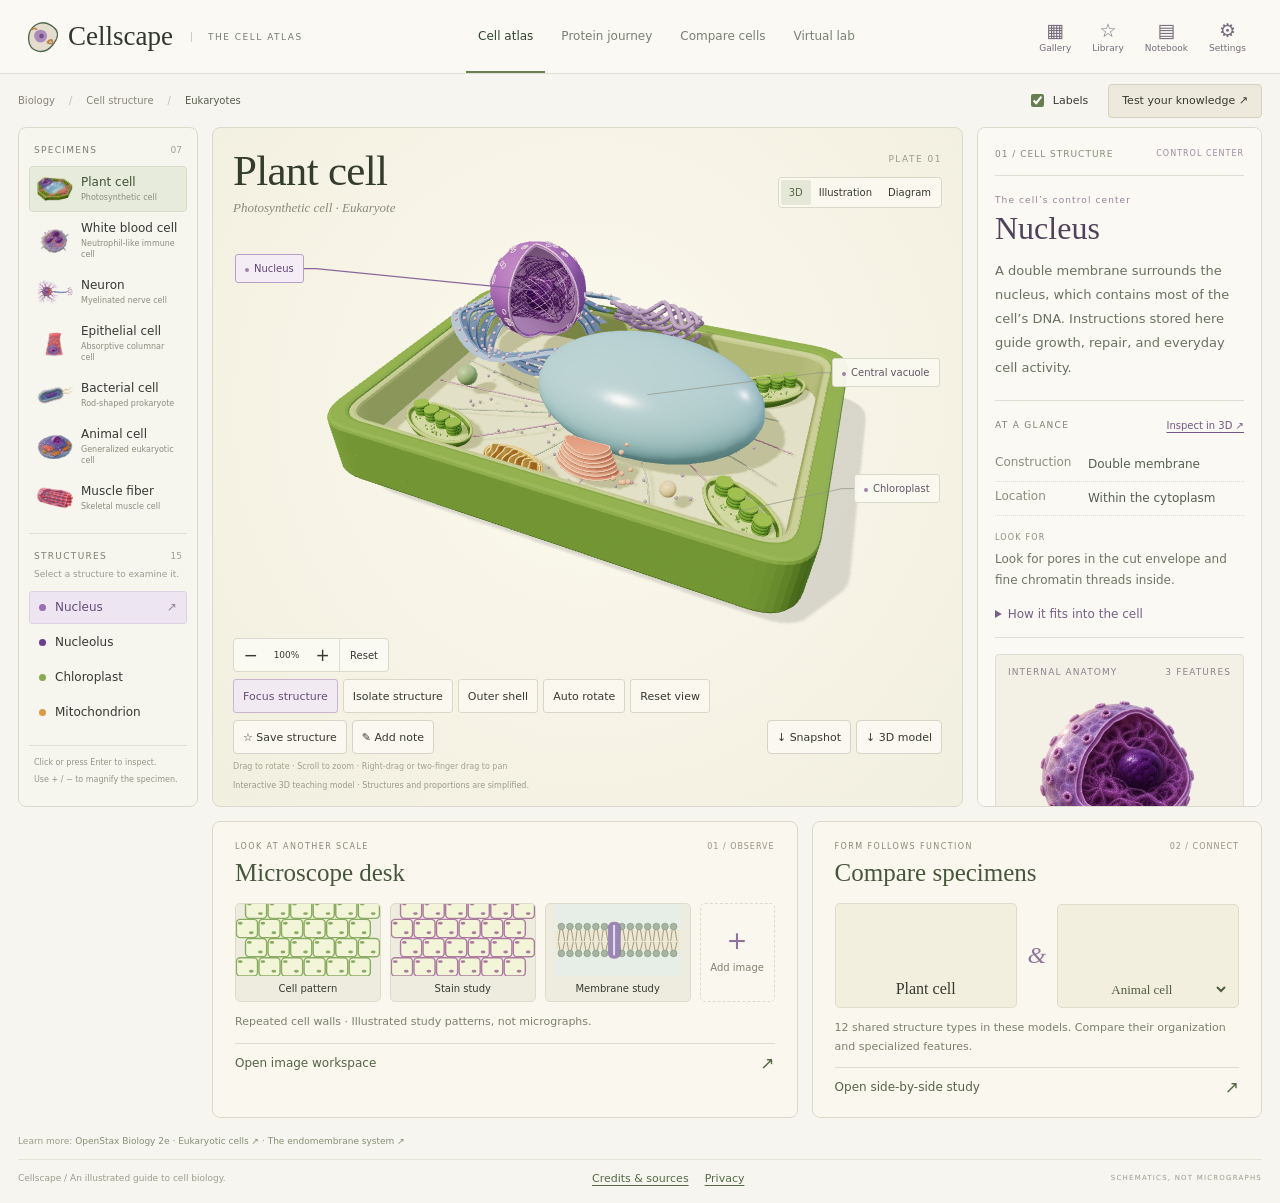
==== commit 57e24b9d: "Update Cellscape lessons, study desk, practice, dashboard, and feature guide" ====
--- a/index.html
+++ b/index.html
@@ -1,5 +1,5 @@
-<!doctype html><html lang="en"><head><meta charset="utf-8"><meta name="viewport" content="width=device-width, initial-scale=1"><meta name="referrer" content="no-referrer"><meta name="description" content="Explore animal and plant cells with interactive organelle diagrams, clear biology explanations, and a five-question identification quiz."><title>Cellscape — The living cell, explored</title><link rel="stylesheet" href="style.css?v=29"><script type="importmap">{"imports":{"three":"./vendor/three/three.module.js"}}</script></head><body><header><a class="brand" href="./" aria-label="Cellscape home"><svg viewBox="0 0 36 36" aria-hidden="true"><path d="M28 5C16-2 3 7 4 21S21 38 30 27S36 10 28 5Z" fill="#e4dccd" stroke="#506950" stroke-width="1.5"/><circle cx="17" cy="17" r="7" fill="#aa8bbb"/><circle cx="18" cy="17" r="2.5" fill="#725182"/><path d="M24 24q5-5 6-1t-6 1M7 10q4-3 6 0" stroke="#b8864b" fill="none" stroke-width="2"/></svg>Cellscape <span>THE CELL ATLAS</span></a><nav aria-label="Learning activities"><button data-view="atlas" aria-pressed="true">Cell atlas</button><button data-view="journey" aria-pressed="false">Protein journey</button><button data-view="compare" aria-pressed="false">Compare cells</button></nav><span class="header-note">An interactive biology notebook</span></header><main><section class="lab"><div class="lab-top"><div class="atlas-breadcrumb">Biology <span>/</span> Cell structure <span>/</span> <strong id="cell-classification">Eukaryotes</strong></div><div class="view-tools"><label><input id="labels" type="checkbox" checked> Labels</label><button id="quiz">Test your knowledge ↗</button></div></div><div class="workspace"><div class="organelles"><div class="rail-title">SPECIMENS <span>07</span></div><div class="tabs" aria-label="Cell type"><button class="active" data-type="animal" aria-pressed="true"><span class="specimen-dot animal-dot"></span><span>Animal cell<small>Animalia · Eukaryote</small></span></button><button data-type="plant" aria-pressed="false"><span class="specimen-dot plant-dot"></span><span>Plant cell<small>Plantae · Eukaryote</small></span></button></div><div class="rail-title organelle-title">STRUCTURES <span id="structure-count"></span></div><p class="rail-hint">Select a structure to examine it.</p><div id="organelle-list"></div><div class="rail-bottom">Click or press Enter to inspect.<br>Use + / − to magnify the specimen.</div></div><div class="diagram-panel"><div class="specimen-title"><div><p class="eyebrow">INTERACTIVE SPECIMEN</p><h1 id="model-title">Animal cell</h1><p id="model-subtitle">A typical animal cell, shown in section.</p></div><div class="plate-options"><span class="plate-number" id="plate-number">PLATE 01</span><div class="art-switch" aria-label="Specimen artwork"><button data-art="3d" aria-pressed="true">3D</button><button data-art="rendered" aria-pressed="false">Illustration</button><button data-art="diagram" aria-pressed="false">Diagram</button></div></div></div><div class="diagram-heading"><span id="specimen">SPECIMEN 01 / ANIMAL CELL</span><span>INTERACTIVE MODEL <b class="live"></b></span></div><div class="zoom-toolbar" aria-label="Diagram zoom"><span>Look closer</span><button id="zoom-out" aria-label="Zoom out">−</button><output id="zoom-level" aria-live="polite">100%</output><button id="zoom-in" aria-label="Zoom in">+</button><button id="zoom-reset">Reset</button></div><div class="three-tools" aria-label="3D model controls"><button id="focus-3d">Focus structure</button><button id="isolate-3d" aria-pressed="false">Isolate structure</button><button id="shell-3d" aria-pressed="false">Outer shell</button><button id="spin-3d" aria-pressed="false">Auto rotate</button><button id="reset-3d">Reset view</button></div><p class="zoom-hint">Zoom to inspect · Scroll or swipe to pan</p><p id="comparison-highlight" class="model-note" hidden></p><div id="cell-viewport" tabindex="0" aria-label="Cell diagram. When zoomed, scroll to explore."><div id="viewer3d"><p id="viewer3d-status">Loading the 3D specimen…</p><span id="viewer3d-live" class="sr-only" role="status" aria-live="polite"></span></div><svg id="cell" viewBox="0 0 820 570" role="group" aria-label="Interactive cell diagram"></svg></div><p class="model-note">Generated educational illustration · Not to scale. Use Diagram for the annotated schematic.</p><div class="diagram-foot"><span>Select a structure to inspect its anatomy.</span><span>SCHEMATIC / NOT TO SCALE</span></div></div><aside id="cell-details" aria-label="Selected structure details"><a href="#cell-viewport" class="back-to-cell">↑ Back to cell</a><section id="cell-fun-fact" class="cell-fun-fact" aria-labelledby="cell-fun-fact-title"><div class="cell-fun-fact-label"><span aria-hidden="true">✦</span> CELL FUN FACT</div><h3 id="cell-fun-fact-title"></h3><p id="cell-fun-fact-text"></p><a id="cell-fun-fact-source" target="_blank" rel="noopener noreferrer">OpenStax source ↗</a></section><div class="detail-top"><span id="detail-number">01 / CELL STRUCTURE</span><span id="category">CONTROL CENTER</span></div><div id="detail-icon"></div><p class="eyebrow" id="detail-kicker">THE CELL’S CONTROL CENTER</p><h2 id="detail-title" aria-live="polite"></h2><p id="description"></p><section id="structure-profile" aria-label="Structure field guide"><div class="profile-heading"><span>AT A GLANCE</span><button id="detail-focus">Inspect in 3D ↗</button></div><dl><div><dt>Construction</dt><dd id="profile-architecture"></dd></div><div><dt>Location</dt><dd id="profile-location"></dd></div></dl><p class="profile-observation"><span>LOOK FOR</span><span id="profile-recognize"></span></p><details id="profile-connections"><summary>How it fits into the cell</summary><p id="profile-connection"></p></details></section><div class="specimen-context"><span>THIS SPECIMEN</span><p id="specimen-context"></p></div><section id="closeup" aria-label="Organelle close-up"><div class="closeup-heading"><span>INTERNAL ANATOMY</span><span id="closeup-count"></span></div><div id="closeup-art"></div><div id="closeup-parts" aria-label="Explore internal structures"></div><p id="closeup-note" aria-live="polite"></p></section><div class="function"><span>PRIMARY FUNCTION</span><p id="function"></p></div><div class="fact"><span>FIELD NOTE</span><p id="fact"></p></div><p id="quiz-save-status" role="status" hidden></p><div id="quiz-area" hidden></div><div class="detail-nav"><button id="previous" aria-label="Previous organelle">←</button><span id="position"></span><button id="next" aria-label="Next organelle">→</button></div></aside></div></section><section class="lesson-section" id="protein-journey" aria-labelledby="journey-title">
-<div class="section-heading"><div><p class="eyebrow">LESSON 01 / THE SECRETORY PATHWAY</p><h2 id="journey-title">A protein’s journey</h2></div><p>From an instruction to a delivery.<br>Trace one protein destined to leave the cell.</p></div>
-<div class="journey-card"><div id="journey-stages" class="journey-stages" aria-label="Protein journey stages"></div><div class="journey-viewport"><svg id="journey-art" viewBox="0 0 860 240" role="img" aria-label="A secreted protein travels through the rough ER and Golgi, then leaves in a vesicle."></svg></div><div class="journey-bottom"><div><p class="eyebrow" id="journey-position"></p><h3 id="journey-step-title"></h3><p id="journey-description" aria-live="polite"></p></div><div class="journey-controls"><button id="journey-prev" aria-label="Previous protein journey step">←</button><button id="journey-play">Play journey</button><button id="journey-next" aria-label="Next protein journey step">→</button><button id="journey-reset">Restart</button></div></div><p class="lesson-note">A simplified secretory pathway, not the route of every protein. Translation begins in the cytosol; a signal directs this ribosome to the rough ER. The gold dot represents the protein.</p></div>
+<!doctype html><html lang="en"><head><meta charset="utf-8"><meta name="viewport" content="width=device-width, initial-scale=1"><meta name="referrer" content="no-referrer"><meta name="description" content="Explore animal and plant cells with interactive organelle diagrams, clear biology explanations, and a five-question identification quiz."><title>Cellscape — The living cell, explored</title><link rel="stylesheet" href="style.css?v=35"><script type="importmap">{"imports":{"three":"./vendor/three/three.module.js"}}</script></head><body><header><a class="brand" href="./" aria-label="Cellscape home"><svg viewBox="0 0 36 36" aria-hidden="true"><path d="M28 5C16-2 3 7 4 21S21 38 30 27S36 10 28 5Z" fill="#e4dccd" stroke="#506950" stroke-width="1.5"/><circle cx="17" cy="17" r="7" fill="#aa8bbb"/><circle cx="18" cy="17" r="2.5" fill="#725182"/><path d="M24 24q5-5 6-1t-6 1M7 10q4-3 6 0" stroke="#b8864b" fill="none" stroke-width="2"/></svg>Cellscape <span>THE CELL ATLAS</span></a><nav aria-label="Learning activities"><button data-view="atlas" aria-pressed="true">Cell atlas</button><button data-view="journey" aria-pressed="false">Protein journey</button><button data-view="compare" aria-pressed="false">Compare cells</button><button data-view="lab" aria-pressed="false">Virtual lab</button></nav><div class="studio-nav" aria-label="Study tools"><button data-studio="gallery" title="Specimen gallery"><span aria-hidden="true">▦</span><small>Gallery</small></button><button data-studio="library" title="Saved structures"><span aria-hidden="true">☆</span><small>Library</small></button><button data-studio="notebook" title="Study notebook"><span aria-hidden="true">▤</span><small>Notebook</small></button><button data-studio="settings" title="Viewer settings"><span aria-hidden="true">⚙</span><small>Settings</small></button></div></header><main><section class="lab"><div class="lab-top"><div class="atlas-breadcrumb">Biology <span>/</span> Cell structure <span>/</span> <strong id="cell-classification">Eukaryotes</strong></div><div class="view-tools"><label><input id="labels" type="checkbox" checked> Labels</label><button id="quiz">Test your knowledge ↗</button></div></div><div class="workspace"><div class="organelles"><div class="rail-title">SPECIMENS <span>07</span></div><div class="tabs" aria-label="Cell type"><button class="active" data-type="animal" aria-pressed="true"><span class="specimen-dot animal-dot"></span><span>Animal cell<small>Animalia · Eukaryote</small></span></button><button data-type="plant" aria-pressed="false"><span class="specimen-dot plant-dot"></span><span>Plant cell<small>Plantae · Eukaryote</small></span></button></div><div class="rail-title organelle-title">STRUCTURES <span id="structure-count"></span></div><p class="rail-hint">Select a structure to examine it.</p><div id="organelle-list"></div><div class="rail-bottom">Click or press Enter to inspect.<br>Use + / − to magnify the specimen.</div></div><div class="diagram-panel"><div class="specimen-title"><div><p class="eyebrow">INTERACTIVE SPECIMEN</p><h1 id="model-title">Animal cell</h1><p id="model-subtitle">A typical animal cell, shown in section.</p></div><div class="plate-options"><span class="plate-number" id="plate-number">PLATE 01</span><div class="art-switch" aria-label="Specimen artwork"><button data-art="3d" aria-pressed="true">3D</button><button data-art="rendered" aria-pressed="false">Illustration</button><button data-art="diagram" aria-pressed="false">Diagram</button></div></div></div><div class="diagram-heading"><span id="specimen">SPECIMEN 01 / ANIMAL CELL</span><span>INTERACTIVE MODEL <b class="live"></b></span></div><div class="zoom-toolbar" aria-label="Diagram zoom"><span>Look closer</span><button id="zoom-out" aria-label="Zoom out">−</button><output id="zoom-level" aria-live="polite">100%</output><button id="zoom-in" aria-label="Zoom in">+</button><button id="zoom-reset">Reset</button></div><div class="three-tools" aria-label="3D model controls"><button id="focus-3d">Focus structure</button><button id="isolate-3d" aria-pressed="false">Isolate structure</button><button id="shell-3d" aria-pressed="false">Outer shell</button><button id="spin-3d" aria-pressed="false">Auto rotate</button><button id="reset-3d">Reset view</button></div><p class="zoom-hint">Zoom to inspect · Scroll or swipe to pan</p><p id="comparison-highlight" class="model-note" hidden></p><div id="cell-viewport" tabindex="0" aria-label="Cell diagram. When zoomed, scroll to explore."><div id="viewer3d"><p id="viewer3d-status">Loading the 3D specimen…</p><span id="viewer3d-live" class="sr-only" role="status" aria-live="polite"></span></div><svg id="cell" viewBox="0 0 820 570" role="group" aria-label="Interactive cell diagram"></svg></div><p class="model-note">Generated educational illustration · Not to scale. Use Diagram for the annotated schematic.</p><div class="diagram-foot"><span>Select a structure to inspect its anatomy.</span><span>SCHEMATIC / NOT TO SCALE</span></div></div><aside id="cell-details" aria-label="Selected structure details"><a href="#cell-viewport" class="back-to-cell">↑ Back to cell</a><section id="cell-fun-fact" class="cell-fun-fact" aria-labelledby="cell-fun-fact-title"><div class="cell-fun-fact-label"><span aria-hidden="true">✦</span> CELL FUN FACT</div><h3 id="cell-fun-fact-title"></h3><p id="cell-fun-fact-text"></p><a id="cell-fun-fact-source" target="_blank" rel="noopener noreferrer">OpenStax source ↗</a></section><div class="detail-top"><span id="detail-number">01 / CELL STRUCTURE</span><span id="category">CONTROL CENTER</span></div><div id="detail-icon"></div><p class="eyebrow" id="detail-kicker">THE CELL’S CONTROL CENTER</p><h2 id="detail-title" aria-live="polite"></h2><p id="description"></p><section id="structure-profile" aria-label="Structure field guide"><div class="profile-heading"><span>AT A GLANCE</span><button id="detail-focus">Inspect in 3D ↗</button></div><dl><div><dt>Construction</dt><dd id="profile-architecture"></dd></div><div><dt>Location</dt><dd id="profile-location"></dd></div></dl><p class="profile-observation"><span>LOOK FOR</span><span id="profile-recognize"></span></p><details id="profile-connections"><summary>How it fits into the cell</summary><p id="profile-connection"></p></details></section><div class="specimen-context"><span>THIS SPECIMEN</span><p id="specimen-context"></p></div><section id="closeup" aria-label="Organelle close-up"><div class="closeup-heading"><span>INTERNAL ANATOMY</span><span id="closeup-count"></span></div><div id="closeup-art"></div><div id="closeup-parts" aria-label="Explore internal structures"></div><p id="closeup-note" aria-live="polite"></p></section><div class="function"><span>PRIMARY FUNCTION</span><p id="function"></p></div><div class="fact"><span>FIELD NOTE</span><p id="fact"></p></div><p id="quiz-save-status" role="status" hidden></p><div id="quiz-area" hidden></div><div class="detail-nav"><button id="previous" aria-label="Previous organelle">←</button><span id="position"></span><button id="next" aria-label="Next organelle">→</button></div></aside></div></section><section class="lesson-section" id="protein-journey" aria-labelledby="journey-title">
+<div class="section-heading"><div><p class="eyebrow">LESSON 01 / THE SECRETORY PATHWAY</p><h2 id="journey-title">A protein’s journey</h2></div><p>Track one secreted protein, from its first amino acids<br>to its release outside the cell.</p></div>
+<div class="journey-card"><div id="journey-stages" class="journey-stages" aria-label="Protein journey stages"></div><div class="journey-viewport"><svg id="journey-art" viewBox="0 0 860 240" role="img" aria-label="A secreted protein travels through the rough ER and Golgi, then leaves in a vesicle."></svg></div><div class="journey-bottom"><div><p class="eyebrow" id="journey-position"></p><h3 id="journey-step-title"></h3><p id="journey-description" aria-live="polite"></p></div><div class="journey-controls"><button id="journey-prev" aria-label="Previous protein journey step">←</button><button id="journey-play">Play journey</button><button id="journey-next" aria-label="Next protein journey step">→</button><button id="journey-reset">Restart</button></div></div><p class="lesson-note">A simplified secretory pathway, not the route of every protein. Translation begins in the cytosol; a signal directs this ribosome to the rough ER. The gold marker represents one soluble secreted protein. Practice checks in this lesson are not saved as quiz results.</p></div>
 </section>
-<section class="lesson-section" id="comparison" aria-labelledby="comparison-title"><div class="section-heading"><div><p class="eyebrow">REFERENCE / CELL COMPARISON</p><h2 id="comparison-title">Plant & animal cells</h2></div><p>Compare the models, then select a structure<br>to explore it in the cell above.</p></div><div class="comparison-controls" aria-label="Comparison filters"><button data-compare="all" aria-pressed="true">All structures</button><button data-compare="shared" aria-pressed="false">Shared</button><button data-compare="different" aria-pressed="false">Differences</button></div><div id="comparison-cards" class="comparison-cards"></div><p class="lesson-note">These are typical teaching models. Chloroplasts occur in photosynthetic tissues; plants also use mitochondria. Plant lytic vacuoles perform many tasks carried out by animal lysosomes. Smaller vacuoles can occur in animal cells.</p></section><section class="specimen-notes" aria-label="Specimen context"><div><span>WHERE IT OCCURS</span><p id="specimen-location"></p></div><div><span>ABOUT THE ARTWORK</span><p>Explore simplified 3D models alongside detailed reference illustrations. Colors and proportions are illustrative, not microscopy measurements.</p></div></section><div class="sources">Learn more: <a href="https://openstax.org/books/biology-2e/pages/4-3-eukaryotic-cells" target="_blank" rel="noopener noreferrer">OpenStax Biology 2e · Eukaryotic cells ↗</a> · <a href="https://openstax.org/books/biology-2e/pages/4-4-the-endomembrane-system-and-proteins" target="_blank" rel="noopener noreferrer">The endomembrane system ↗</a></div><footer><span>Cellscape / An illustrated guide to cell biology.</span><nav aria-label="Site information"><a href="about.html#credits">Credits &amp; sources</a><a href="about.html#privacy">Privacy</a></nav><span>SCHEMATICS, NOT MICROGRAPHS</span></footer></main><script src="diagram.js?v=27"></script><script src="specimens.js?v=29"></script><script src="quiz-store.js?v=1"></script><script src="app.js?v=29"></script><script src="learning.js?v=27"></script><script type="module" src="viewer3d.js?v=27"></script></body></html>
+<section class="lesson-section" id="comparison" aria-labelledby="comparison-title"><div class="section-heading"><div><p class="eyebrow">REFERENCE / CELL COMPARISON</p><h2 id="comparison-title">Plant & animal cells</h2></div><p>Compare the models, then select a structure<br>to explore it in the cell above.</p></div><div class="comparison-controls" aria-label="Comparison filters"><button data-compare="all" aria-pressed="true">All structures</button><button data-compare="shared" aria-pressed="false">Shared</button><button data-compare="different" aria-pressed="false">Differences</button></div><div id="comparison-cards" class="comparison-cards"></div><p class="lesson-note">These are typical teaching models. Chloroplasts occur in photosynthetic tissues; plants also use mitochondria. Plant lytic vacuoles perform many tasks carried out by animal lysosomes. Smaller vacuoles can occur in animal cells.</p></section><section class="specimen-notes" aria-label="Specimen context"><div><span>WHERE IT OCCURS</span><p id="specimen-location"></p></div><div><span>ABOUT THE ARTWORK</span><p>Explore simplified 3D models alongside detailed reference illustrations. Colors and proportions are illustrative, not microscopy measurements.</p></div></section><section id="virtual-lab" class="lesson-section" aria-labelledby="virtual-lab-title"><div class="section-heading"><div><p class="eyebrow">PREDICT / OBSERVE / EXPLAIN</p><h2 id="virtual-lab-title">Change one thing.</h2></div><p>Investigate membrane traffic and water balance.<br>These are qualitative teaching models, not measured experiments.</p></div><div class="investigation"><div class="lab-controls"><label for="lab-experiment">Choose an investigation</label><select id="lab-experiment"><option value="transport">Block protein delivery</option><option value="water">Change a plant cell’s water balance</option></select><p class="eyebrow">LEARNING GOAL</p><p id="lab-goal"></p><div id="lab-block-control"><label><input id="lab-block" type="checkbox" checked> Block ER → Golgi transport</label><p>Clear this to run the normal-transport control.</p></div><div id="lab-water-control" hidden><label for="lab-water">Outside solution</label><select id="lab-water"><option value="hypertonic">Hypertonic · more concentrated outside</option><option value="hypotonic">Hypotonic · less concentrated outside</option><option value="isotonic">Isotonic · osmotic equilibrium</option></select></div><h3>1. Predict</h3><p id="lab-question"></p><div id="lab-predictions"></div><h3>2. Observe</h3><div class="lab-actions"><button id="lab-run">Run experiment</button><button id="lab-finish">Show outcome</button><button id="lab-reset">Reset</button></div><progress id="lab-progress" max="100" value="0" aria-label="Experiment progress"></progress></div><div class="lab-observation"><div id="lab-3d-stage" class="lesson-3d-stage"></div><p id="lab-3d-status"></p><p id="lab-result" role="status"></p><div id="lab-explain" hidden><h3>3. Explain</h3><p>Connect the change you made to what happened inside the cell.</p><button id="lab-explain-answer">Explain the mechanism</button><p id="lab-explanation"></p></div></div></div><p class="lab-reference">Reference reading: <a href="https://openstax.org/books/biology-2e/pages/4-4-the-endomembrane-system-and-proteins" rel="noreferrer">Membrane traffic</a> · <a href="https://openstax.org/books/biology-2e/pages/5-2-passive-transport" rel="noreferrer">Osmosis and tonicity</a>. Predictions and lesson checks stay in this page; they are not saved quiz records.</p><section class="mixed-practice" aria-labelledby="practice-title"><p class="eyebrow">IDENTIFY / EXPLAIN / COMPARE / SEQUENCE</p><h2 id="practice-title">Put the pieces together.</h2><p>Five mixed questions, with feedback and targeted review. Review priorities last while this page is open.</p><div class="lab-actions"><button id="practice-start">Start mixed practice</button><button id="practice-review" disabled>Review missed concepts</button></div><p id="practice-save-status" role="status"></p><div id="practice-area" hidden><p id="practice-position" class="eyebrow"></p><h3 id="practice-prompt"></h3><div id="practice-figure"></div><div id="practice-options"></div><div class="lab-actions"><button id="practice-hint">Hint</button><button id="practice-reveal">Show answer</button><button id="practice-next" hidden>Next question</button></div><p id="practice-feedback" role="status"></p></div></section></section><div class="sources">Learn more: <a href="https://openstax.org/books/biology-2e/pages/4-3-eukaryotic-cells" target="_blank" rel="noopener noreferrer">OpenStax Biology 2e · Eukaryotic cells ↗</a> · <a href="https://openstax.org/books/biology-2e/pages/4-4-the-endomembrane-system-and-proteins" target="_blank" rel="noopener noreferrer">The endomembrane system ↗</a></div><footer><span>Cellscape / An illustrated guide to cell biology.</span><nav aria-label="Site information"><a href="about.html#credits">Credits &amp; sources</a><a href="about.html#privacy">Privacy</a></nav><span>SCHEMATICS, NOT MICROGRAPHS</span></footer></main><script src="diagram.js?v=27"></script><script src="specimens.js?v=29"></script><script src="quiz-store.js?v=1"></script><script src="app.js?v=36"></script><script src="learning.js?v=33"></script><script src="lab-data.js?v=1"></script><script src="lab.js?v=4"></script><script src="studio.js?v=4"></script><script type="module" src="viewer3d.js?v=35"></script></body></html>
--- a/style.css
+++ b/style.css
@@ -76,3 +76,24 @@
 
 /* A specimen fact belongs to the cell, independent of organelle selection. */
 .cell-fun-fact{background:#eeefdf;border:1px solid #d9ddc6;border-radius:6px;padding:15px;margin:0 0 23px}.cell-fun-fact-label{font-size:8px;letter-spacing:1.4px;color:#737d59;display:flex;gap:7px;align-items:center}.cell-fun-fact-label>span{font-size:14px;color:#8c7399}.cell-fun-fact h3{font:20px/1.3 Georgia,serif;color:#4c5b3d;margin:9px 0}.cell-fun-fact p{font-size:12px;line-height:1.8;color:#626d53;margin:0 0 10px}.cell-fun-fact a{font-size:10px;color:#756085;text-underline-offset:3px}@media(max-width:650px){.cell-fun-fact{padding:16px;margin-bottom:22px}.cell-fun-fact h3{font-size:23px}.cell-fun-fact p{font-size:13px}.cell-fun-fact a{display:inline-block;font-size:12px;padding:5px 0}}
+
+/* A guided secretory pathway with one persistent cargo marker. */
+.journey-card{border-radius:8px}.journey-viewport{background:radial-gradient(ellipse at 35% 40%,#faf8ed,#f0eee1)}.journey-viewport svg{min-width:850px;max-height:none;aspect-ratio:960/350}.journey-viewport text{font-size:12px;text-anchor:middle;fill:#58674c}.journey-viewport .journey-zone{font-size:9px;letter-spacing:1.6px;text-anchor:start;fill:#8c917d}.journey-viewport .journey-sub-label{font-size:9px;fill:#96967f}.journey-route{fill:none;stroke:#b5b9a0;stroke-width:2;stroke-dasharray:4 7}.journey-station{opacity:.78;transition:opacity .3s}.journey-station.active{opacity:1}.station-halo{fill:#e8e0ee;opacity:0}.active .station-halo{opacity:.65}.cargo-glow{fill:#e5bf64;opacity:.18}.journey-progress{height:3px;background:#e2e1d3}#journey-progress-fill{height:100%;width:0;background:#92779f}.journey-bottom{align-items:flex-start;padding:24px 28px;border-top:1px solid #dfdfd1}.journey-bottom h3{font-size:30px}.journey-bottom p:not(.eyebrow){font-size:14px;color:#606d56;line-height:1.85}.journey-controls{max-width:310px;min-width:280px}.journey-controls button{font-size:12px}.journey-speed{display:flex;align-items:center;gap:8px;font-size:11px;color:#7c826e}.journey-speed select{font:inherit;background:#faf9ef;color:#5b654e;border:1px solid #d3d6c3;border-radius:4px;padding:6px}.journey-study{display:grid;grid-template-columns:1fr 1fr;gap:32px;padding:0 28px 28px}.journey-study>div{border-top:1px solid #dddfcf;padding-top:20px}.cargo-state dl{margin:10px 0;font-size:12px}.cargo-state dl>div{display:grid;grid-template-columns:105px 1fr;gap:12px;padding:7px 0}.cargo-state dt{color:#899079}.cargo-state dd{margin:0;color:#5f6b51}.cargo-state>p:last-child{font-size:12px;line-height:1.85;color:#7b6b86;border-left:2px solid #b8a5c2;padding-left:13px}.journey-check h4{font:20px/1.4 Georgia,serif;margin:8px 0 14px;color:#4c5b3d}#journey-check-options{display:flex;flex-wrap:wrap;gap:7px}#journey-check-options button{background:#f5f3e8;border:1px solid #d3d7c3;border-radius:4px;padding:8px 11px;font-size:12px;min-height:40px;text-align:left}#journey-check-feedback{font-size:12px;line-height:1.7;color:#79618c;min-height:20px}.journey-card>.lesson-note{font-size:11px;line-height:1.8}.journey-stages button{min-height:72px;font-size:12px}.journey-stages button[aria-pressed=true]{box-shadow:inset 0 -3px #b7a2c5}.journey-stages button.completed span:after{content:' ✓'}
+@media(max-width:650px){.journey-study{grid-template-columns:1fr;padding:0 20px 20px;gap:16px}.journey-controls{min-width:0;max-width:none;justify-content:flex-start}.journey-bottom{padding:20px}.journey-bottom h3{font-size:27px}.journey-bottom p:not(.eyebrow){font-size:13px}.journey-viewport svg{min-width:780px}.journey-stages button{font-size:11px}.journey-study .eyebrow{font-size:9px}.cargo-state dl>div{grid-template-columns:92px 1fr}.journey-check h4{font-size:21px}}
+@media(prefers-reduced-motion:reduce){.journey-station{transition:none}}
+
+/* Guided virtual investigations and integrated 3D lessons. */
+body:not([data-page=lab]) #virtual-lab{display:none}body[data-page=lab] .lab,body[data-page=lab] #protein-journey,body[data-page=lab] #comparison{display:none}#viewer3d[data-lesson=true]{display:block;inset:0;min-height:0}.lesson-3d-stage{position:relative;height:440px;min-width:0;overflow:hidden;background:radial-gradient(ellipse at 50% 40%,#faf8ef,#eeeede)}.journey-viewport:has(#journey-3d-stage:not([hidden])){overflow:hidden}.lesson-mode{display:flex;gap:16px;align-items:center;justify-content:space-between;padding:18px 24px;border-bottom:1px solid var(--line);flex-wrap:wrap}.lesson-mode strong{display:block;font:20px Georgia,serif;color:#4c5d40}.lesson-mode small{display:block;font-size:11px;color:#858b75;margin-top:5px}.lesson-mode-buttons{display:flex;gap:5px}.lesson-mode button,.lab-actions button{font-size:12px;padding:9px 12px;border:1px solid #cdd2bc;border-radius:4px;background:#f7f6eb;min-height:40px}.lesson-mode button[aria-pressed=true]{background:#e7e0ec;color:#6c4c80;border-color:#bca7c7}#lesson-goal{font-size:11px;color:#7b6787}.lesson-3d-hint{font-size:10px;line-height:1.8;color:#858b75;padding:9px 20px;margin:0;border-top:1px solid #e0e0d0}.investigation{display:grid;grid-template-columns:330px minmax(0,1fr);border:1px solid #d7dbc8;border-radius:7px;overflow:hidden;background:#faf9ef}.lab-controls{padding:23px;border-right:1px solid #dcdfce}.lab-controls>label{display:block;font-size:12px;color:#67775a;margin-bottom:8px}.lab-controls select{max-width:100%;width:100%;padding:10px;border:1px solid #c8d0b6;border-radius:4px;background:#fffdf5;font:12px system-ui,sans-serif}.lab-controls .eyebrow{margin-top:24px}.lab-controls p{font-size:12px;line-height:1.8;color:#707c62}.lab-controls h3,.lab-observation h3{font:22px Georgia,serif;color:#5c4c67}.lab-controls input{vertical-align:middle}#lab-block-control{font-size:12px;border-block:1px solid #dedfcd;padding:15px 0;margin-top:18px}#lab-block-control p{font-size:10px;margin-bottom:0}#lab-predictions{display:grid;gap:7px}#lab-predictions button,#practice-options button{padding:10px 12px;min-height:43px;text-align:left;font-size:12px;line-height:1.6;border:1px solid #d3d8c3;border-radius:4px;background:#f5f4e8}#lab-predictions button[aria-pressed=true]{background:#e8e0ed;border-color:#b5a1c1;color:#6d4c7f}.lab-actions{display:flex;gap:7px;flex-wrap:wrap;margin:14px 0}#lab-run,#practice-start{background:#7b6888;color:#fff;border-color:#7b6888}#lab-progress{width:100%;height:5px;accent-color:#8b7399}.lab-observation{min-width:0}.lab-observation>p,.lab-observation>div:not(.lesson-3d-stage){margin:18px 24px;font-size:13px;line-height:1.85;color:#647556}#lab-3d-status{font-size:10px;color:#90967e}#lab-explain{border-top:1px solid #dadfca;padding-top:12px}#lab-explain button{border:1px solid #cbd2bb;border-radius:4px;padding:8px 11px;background:#f2f2e6;font-size:12px}.lab-reference{font-size:11px;color:#838b75;line-height:1.9;margin:15px 0 35px}.mixed-practice{border:1px solid #d6dbc8;border-radius:7px;background:#faf8ef;padding:27px}.mixed-practice h2{font:32px Georgia,serif;margin:8px 0}.mixed-practice>p{font-size:13px;color:#7a826e}#practice-area{margin-top:24px;border-top:1px solid #dadecc;padding-top:24px}#practice-prompt{font:24px/1.4 Georgia,serif;color:#4a5c3f;max-width:800px}#practice-figure{max-width:350px}#practice-figure svg{width:100%;height:auto;max-height:200px}#practice-options{display:grid;gap:9px;max-width:720px}#practice-feedback,#practice-save-status{font-size:12px;line-height:1.8;color:#7e638d;max-width:820px}#practice-save-status:empty{display:none}#practice-save-status{border-left:2px solid #c8b4d2;padding-left:12px;margin-top:17px}@media(max-width:900px){.investigation{grid-template-columns:1fr}.lab-controls{border-right:0;border-bottom:1px solid #d9ddcb}.lab-observation .lesson-3d-stage{height:400px}header nav button{padding:0 10px}}@media(max-width:650px){header nav{overflow-x:auto;justify-content:flex-start}header nav button{flex:none;padding:0 13px}.lesson-mode{padding:15px;gap:12px}.lesson-mode-buttons button{font-size:11px}.lesson-3d-stage{height:360px}.mixed-practice{padding:18px}.mixed-practice h2{font-size:29px}#practice-prompt{font-size:22px}.lab-controls{padding:18px}.lab-observation .lesson-3d-stage{height:340px}.lab-observation>p,.lab-observation>div:not(.lesson-3d-stage){margin:15px 18px}.lesson-mode small{line-height:1.8}}
+/* Keep lesson maps and SVG label overlays separate from the GPU viewport. */
+[hidden]{display:none!important}
+.journey-viewport .three-leaders{min-width:0;max-height:none;aspect-ratio:auto;width:100%;height:100%}
+
+/* A working study desk inspired by the reference recording. */
+.studio-nav{display:flex;gap:3px;flex:none}.studio-nav button{display:grid;place-items:center;gap:3px;background:transparent;border:0;border-radius:5px;padding:8px 9px;color:#746b7b}.studio-nav button>span{font-size:19px;line-height:1}.studio-nav small{font-size:9px}.studio-nav button:hover{background:#ece9df;color:#4c5c3e}header .brand{font-size:27px}header nav button{padding-inline:12px}.specimen-actions{order:4;display:flex;align-items:center;justify-content:space-between;gap:8px;padding:0 10px}.specimen-actions>div{display:flex;gap:5px;flex-wrap:wrap}.specimen-actions button{font-size:11px;min-height:34px;border:1px solid #d5d4c7;background:#faf8f0;border-radius:4px;padding:6px 9px}.specimen-actions button[aria-pressed=true]{color:#775082;background:#ece2ed;border-color:#cbb3d1}.studio-status{order:7;font-size:11px;line-height:1.7;color:#775b87;margin:0 10px}.studio-status:empty{display:none}.diagram-panel .zoom-hint{position:static;order:5;max-width:none;text-align:left;margin:0 10px;font-size:10px}.diagram-panel .diagram-foot{display:none}.diagram-panel>.model-note:not(#comparison-highlight){font-size:10px;margin:0 10px}.diagram-panel .three-tools button{font-size:11px;min-height:34px}.specimen-title h1{color:#343c2e}.specimen-title>div>p:last-child{font:italic 13px Georgia,serif}.art-switch button{font-size:10px;padding:6px 8px}.plate-number{font-size:9px}#description,.function p,.fact p{font-size:13px;line-height:1.85;color:#69725f}.detail-top{font-size:9px;line-height:1.5}.detail-top>span:last-child{font-size:8px}#detail-kicker{font-size:9px}#detail-title{font-size:32px;margin-top:5px}.profile-heading{font-size:9px}#structure-profile dl,.profile-observation,#profile-connections summary{font-size:12px}.cell-fun-fact{margin-top:22px}.function>span,.fact>span,.closeup-heading{font-size:9px}.habitat-card{border:1px solid #ddd8c9;border-radius:6px;background:#f5f1e6;margin-top:18px;padding:14px}.habitat-card svg{display:block;width:100%;height:100px;border-radius:4px;margin-top:14px}.habitat-card>p:not(.eyebrow){font:13px/1.7 Georgia,serif;color:#68725b}.habitat-card>span{font-size:8px;letter-spacing:1px;color:#8b8c7b}.specimen-context{display:none}.specimen-notes{display:none!important}#study-desk{display:grid;grid-template-columns:minmax(0,1.3fr) minmax(0,1fr);gap:14px;margin-top:14px}body:not([data-page=atlas]) #study-desk,body[data-quiz=true] #study-desk,body[data-quiz=true] .habitat-card,body[data-quiz=true] .specimen-actions{display:none}.study-desk>section{border:1px solid #dcd8c9;background:#faf7ee;border-radius:8px;padding:20px 22px}.desk-heading{display:flex;justify-content:space-between;align-items:start;gap:16px}.desk-heading h2{font:25px Georgia,serif;margin:5px 0 16px;color:#47573c}.desk-heading .eyebrow{font-size:8px}.desk-page{font-size:8px;letter-spacing:1px;color:#979482;white-space:nowrap}.tissue-tiles{display:grid;grid-template-columns:repeat(3,minmax(0,1fr)) 75px;gap:9px}.tissue-tiles button{min-width:0;padding:0;background:#eeecdf;border:1px solid #dfdbcb;border-radius:5px;overflow:hidden}.tissue-tiles svg{width:100%;height:72px;display:block}.tissue-tiles button>span{display:block;font-size:10px;padding:7px 3px}.tissue-tiles .add-tissue{border-style:dashed;background:transparent;color:#8e729a;font-size:25px}.tissue-tiles .add-tissue span{font-size:10px;color:#7e8370}.study-desk p:not(.eyebrow){font-size:11px;line-height:1.7;color:#7b816c}.desk-link{display:flex;justify-content:space-between;align-items:center;width:100%;padding:9px 0 0;border:0;background:transparent;border-top:1px solid #dddccd;color:#526544;font-size:12px}.desk-link>span{font-size:17px}.compare-pair{display:grid;grid-template-columns:minmax(0,1fr) 30px minmax(0,1fr);align-items:center;gap:5px;min-height:104px}.compare-pair>div,.compare-pair>label{border:1px solid #dfdbcd;background:#f2efdf;border-radius:5px;padding:9px;display:flex;align-items:center;gap:9px;min-width:0}.compare-pair>label{flex-direction:row-reverse}.compare-pair img{width:65px;height:70px;object-fit:contain;mix-blend-mode:multiply}.compare-pair strong{font:16px Georgia,serif;font-weight:400}.compare-pair select{width:100%;min-width:0;font:14px Georgia,serif;border:0;background:transparent;color:#4f5d43;cursor:pointer}.versus{font:italic 24px Georgia,serif;color:#92759f;text-align:center}
+#studio-dialog{width:min(1050px,calc(100vw - 32px));max-height:calc(100dvh - 40px);padding:0;border:1px solid #cbc9b9;border-radius:12px;background:#f8f5ec;color:#3e4935;box-shadow:0 25px 100px #2e302e44;overflow:auto}#studio-dialog::backdrop{background:#242d2490;backdrop-filter:blur(4px)}.studio-dialog-head{position:sticky;top:0;z-index:2;display:flex;justify-content:space-between;align-items:center;padding:24px 30px;border-bottom:1px solid #dedacb;background:#f8f5ec}.studio-dialog-head h2{font:34px Georgia,serif;font-weight:400;margin:5px 0}.studio-dialog-head>button{border:1px solid #d7d1c1;border-radius:50%;background:#eeebdf;font-size:25px;width:38px;height:38px;flex:none}#studio-dialog-body{padding:0 30px 30px}.tool-intro{font-size:13px;line-height:1.8;color:#7a806b;max-width:780px}.gallery-grid{display:grid;grid-template-columns:repeat(3,1fr);gap:14px;margin-top:22px}.gallery-grid button{padding:15px;background:#efeddf;border:1px solid #d9d5c5;border-radius:7px;text-align:left}.gallery-grid button:hover{background:#e7e8d6;border-color:#a8b990}.gallery-grid img{width:100%;height:145px;object-fit:contain;mix-blend-mode:multiply}.gallery-grid h3{font:22px Georgia,serif;margin:10px 0 6px}.gallery-grid p,.gallery-grid small{font-size:11px;line-height:1.6;color:#7e8371}.library-list{display:grid;gap:10px}.library-list article{border:1px solid #dad6c8;padding:16px;position:relative;background:#f0edde;border-radius:5px}.library-list article>button:first-child{font:22px Georgia,serif;background:none;border:0;color:#655071;text-align:left;padding:0 70px 0 0}.library-list p{font-size:12px;color:#758065;line-height:1.8;max-width:85%}.remove-item{position:absolute;right:12px;top:16px;background:none;border:0;text-decoration:underline;color:#83728d;font-size:11px}.tool-empty{padding:50px;text-align:center;border:1px dashed #d7d0bc;font:24px Georgia,serif;color:#8c927b}.notebook-layout{display:grid;grid-template-columns:230px 1fr;gap:28px;margin-top:25px}.note-index{border-right:1px solid #ded9c9;padding-right:18px;display:flex;flex-direction:column;gap:8px}.note-index button{background:none;border:1px solid #dcd5c2;border-radius:4px;font:12px/1.6 system-ui,sans-serif;padding:9px;text-align:left}.note-index button[aria-current=true]{background:#e6e8d5;border-color:#c1ccaa}.notebook-layout h3{font:28px Georgia,serif;margin:10px 0 20px}.notebook-layout label{display:block;font-size:12px;color:#7d856e;margin-bottom:8px}.notebook-layout textarea{resize:vertical;width:100%;font:16px/1.9 Georgia,serif;color:#4d5842;padding:18px;border:1px solid #d8d2bd;border-radius:6px;background:repeating-linear-gradient(#fdfbf2,#fdfbf2 29px,#e5e1d1 30px);min-height:220px}.note-state{font-size:11px;color:#8c7297;line-height:1.8}.notebook-layout>div>button,#studio-dialog-body>button,.microscope-controls button{border:1px solid #cfd1bc;background:#edeedc;padding:9px 14px;border-radius:5px;font-size:12px}.setting-row{display:flex;align-items:center;gap:12px;min-height:60px;border-block:1px solid #e0d9c8;margin:20px 0}.comparison-study{display:grid;grid-template-columns:1fr 1fr;gap:18px;margin:25px 0}.comparison-study article{background:#efedde;border:1px solid #dad6c5;padding:22px;border-radius:7px}.comparison-study h3{font:28px Georgia,serif;font-weight:400;margin:8px 0}.comparison-study img{width:100%;height:220px;object-fit:contain;mix-blend-mode:multiply}.comparison-study p:not(.eyebrow){font-size:13px;line-height:1.8;color:#778066}.comparison-study h4{font-size:10px;letter-spacing:1px;text-transform:uppercase;color:#8b7695;font-weight:500}.comparison-study article>button{background:#e2e7cf;padding:9px 13px;border:1px solid #bfcaa7;border-radius:4px;font-size:12px;margin-top:18px}.structure-tags{display:flex;flex-wrap:wrap;gap:6px}.structure-tags button{border:1px solid #d6cfba;background:#f6f2e6;border-radius:4px;padding:7px 10px;font-size:11px}.microscope-modes{display:flex;gap:6px;flex-wrap:wrap;margin:20px 0 12px}.microscope-modes button{padding:9px 12px;font-size:12px;border:1px solid #d5d0bf;background:#f1eddf;border-radius:5px}.microscope-modes button[aria-pressed=true]{background:#e7deec;border-color:#c1a9cb;color:#70517d}.microscope-stage{height:360px;overflow:auto;background:#eae7dc;border:1px solid #d3cfbd;border-radius:7px;display:grid;place-items:center}.microscope-stage>div{width:min(600px,90%);transform-origin:top left;transition:transform .15s}.microscope-stage svg,.microscope-stage img{width:100%;max-height:340px;object-fit:contain;display:block}.microscope-caption,.image-message{font-size:12px;color:#7e846c;line-height:1.8}.microscope-controls{display:flex;align-items:center;gap:8px;flex-wrap:wrap}.microscope-controls output{font-size:12px;min-width:40px;text-align:center}.image-picker{border:1px dashed #a8b294;border-radius:5px;padding:9px 14px;font-size:12px;color:#62784e;cursor:pointer}.image-picker:has(+input:focus-visible){outline:2px solid #9779ad;outline-offset:3px}
+@media(min-width:1101px){.workspace{grid-template-columns:180px minmax(0,1fr) 285px;min-height:680px;height:calc(100dvh - 335px);max-height:920px;border:0;background:transparent;gap:14px;overflow:visible}.organelles,.diagram-panel,#cell-details{border:1px solid #ddd9ca;border-radius:8px}.diagram-panel{padding:21px 10px 13px;background:radial-gradient(ellipse at 50% 42%,#fcf9ee,#f1efdf);gap:7px}.diagram-panel:has(#cell-viewport[data-mode="3d"]) #cell-viewport{min-height:330px}.organelles{padding:17px 10px}#cell-details{padding:20px 17px}.tabs{margin-bottom:12px;max-height:355px}.tabs button{min-height:43px}.specimen-title h1{font-size:43px}.specimen-title .eyebrow{display:none}.diagram-panel>.diagram-heading{display:none}#study-desk{margin-left:194px}}
+@media(max-width:1250px){header{padding-inline:18px;gap:12px}.brand>span{display:none}.studio-nav button{padding:8px 7px}header nav button{padding-inline:9px;font-size:11px}.compare-pair img{width:42px;height:60px}.compare-pair strong,.compare-pair select{font-size:13px}}
+@media(max-width:1100px){#study-desk{margin-left:0}.workspace{height:auto;max-height:none;overflow:visible}.diagram-panel,#cell-details{height:auto}.diagram-panel:has(#cell-viewport[data-mode="3d"]) #cell-viewport{height:480px;min-height:340px}.studio-nav small{display:none}.studio-nav button{padding:8px}.desk-page{display:none}}
+@media(max-width:750px){header{height:auto;min-height:100px;display:grid;grid-template-columns:1fr auto;gap:0;padding:12px 15px 0}header .brand{font-size:25px}header nav{grid-row:2;grid-column:1/-1;width:100%;min-height:44px;justify-content:space-between}header nav button{padding:0 10px;font-size:11px}.studio-nav button{padding:8px}.studio-nav button>span{font-size:20px}.workspace{border-radius:6px}#study-desk{grid-template-columns:1fr}.study-desk>section{padding:18px}.desk-heading h2{font-size:26px}.specimen-actions{padding:0;gap:8px;flex-wrap:wrap}.specimen-actions button{font-size:11px;min-height:40px}.specimen-actions>div{gap:6px}.diagram-panel .three-tools{padding:0;margin:0}.tissue-tiles{grid-template-columns:repeat(3,minmax(0,1fr)) 55px;gap:6px}.tissue-tiles svg{height:64px}.tissue-tiles button>span{font-size:9px}.compare-pair img{width:60px;height:65px}.compare-pair strong,.compare-pair select{font-size:15px}#studio-dialog{width:calc(100vw - 18px);max-height:calc(100dvh - 20px);border-radius:8px}.studio-dialog-head{padding:18px}.studio-dialog-head h2{font-size:28px}#studio-dialog-body{padding:0 18px 20px}.gallery-grid{grid-template-columns:1fr 1fr;gap:10px}.gallery-grid button{padding:10px}.gallery-grid img{height:100px}.gallery-grid h3{font-size:19px}.notebook-layout{grid-template-columns:1fr;gap:16px}.note-index{border:0;padding:0;max-height:140px;overflow:auto}.comparison-study{grid-template-columns:1fr}.comparison-study img{height:200px}.microscope-stage{height:270px}.microscope-stage svg,.microscope-stage img{max-height:250px}.microscope-controls button{min-height:40px}.habitat-card svg{height:150px}}
+
+.compare-pair>div{flex-direction:column;gap:3px}.compare-pair>label{flex-direction:column-reverse;gap:3px}.compare-pair strong,.compare-pair select{text-align:center}.compare-pair img{height:64px;width:66px}.compare-pair select{font-size:13px}
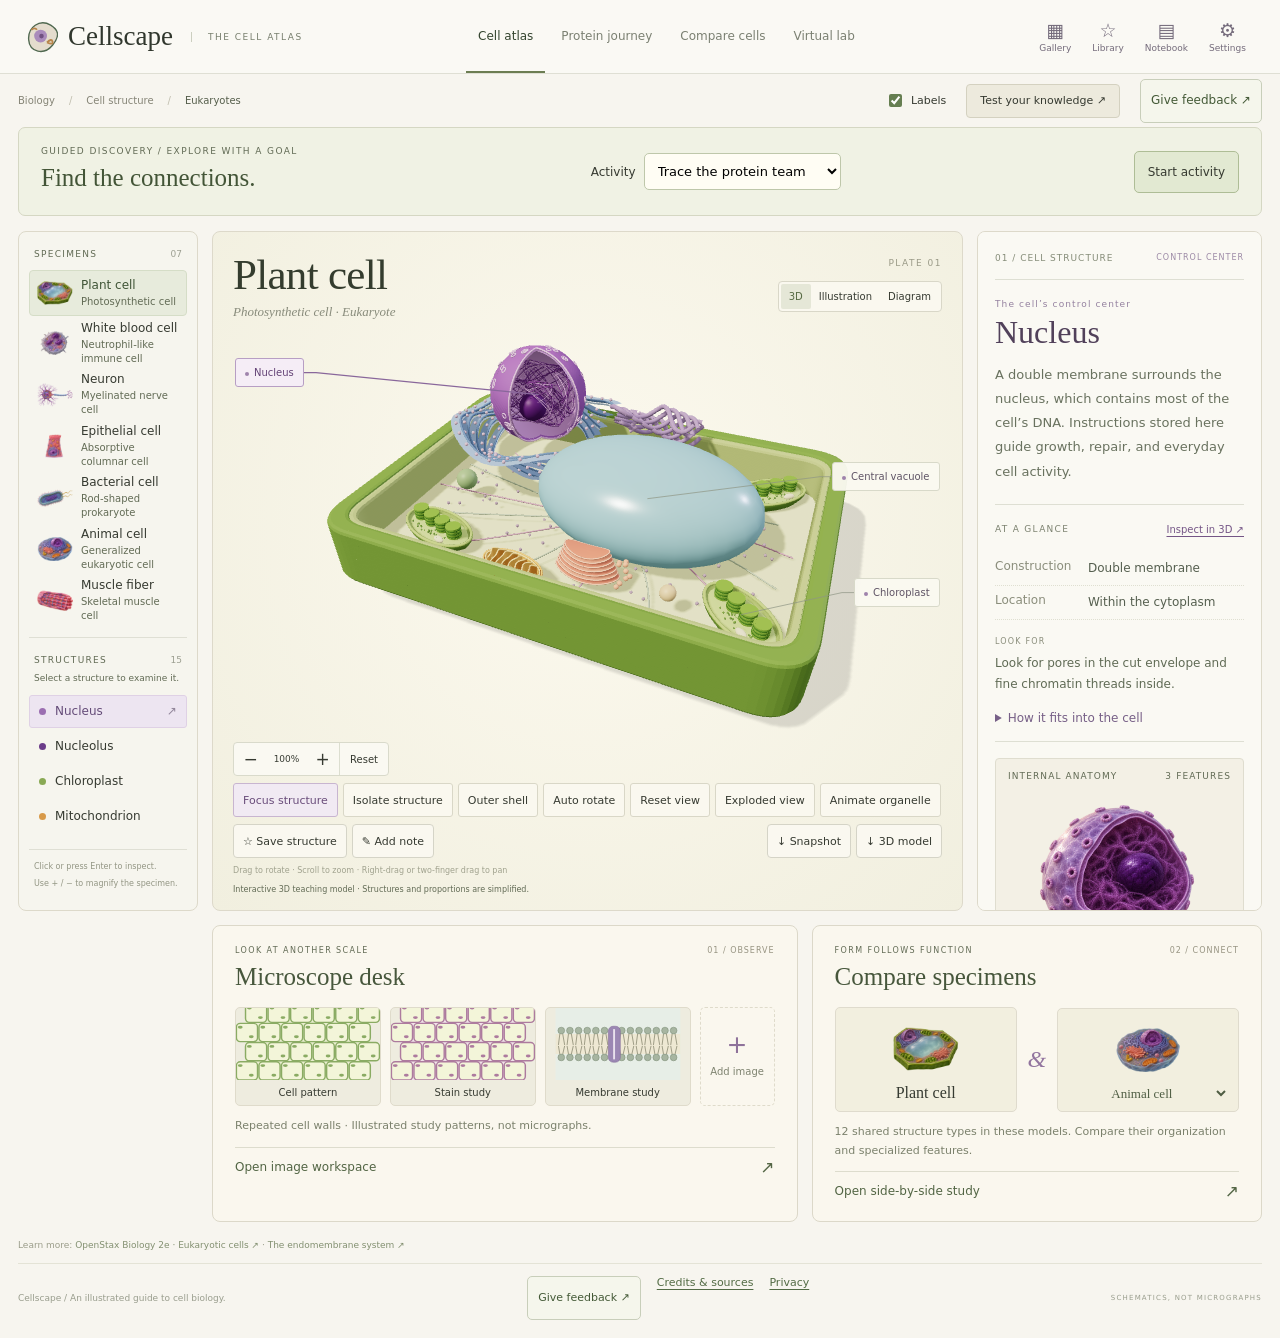
==== commit 489adab6: "Update 3D anatomy, guided experiments, and feedback links Add exploded views and animated organelle " ====
--- a/index.html
+++ b/index.html
@@ -1,5 +1,5 @@
-<!doctype html><html lang="en"><head><meta charset="utf-8"><meta name="viewport" content="width=device-width, initial-scale=1"><meta name="referrer" content="no-referrer"><meta name="description" content="Explore animal and plant cells with interactive organelle diagrams, clear biology explanations, and a five-question identification quiz."><title>Cellscape — The living cell, explored</title><link rel="stylesheet" href="style.css?v=35"><script type="importmap">{"imports":{"three":"./vendor/three/three.module.js"}}</script></head><body><header><a class="brand" href="./" aria-label="Cellscape home"><svg viewBox="0 0 36 36" aria-hidden="true"><path d="M28 5C16-2 3 7 4 21S21 38 30 27S36 10 28 5Z" fill="#e4dccd" stroke="#506950" stroke-width="1.5"/><circle cx="17" cy="17" r="7" fill="#aa8bbb"/><circle cx="18" cy="17" r="2.5" fill="#725182"/><path d="M24 24q5-5 6-1t-6 1M7 10q4-3 6 0" stroke="#b8864b" fill="none" stroke-width="2"/></svg>Cellscape <span>THE CELL ATLAS</span></a><nav aria-label="Learning activities"><button data-view="atlas" aria-pressed="true">Cell atlas</button><button data-view="journey" aria-pressed="false">Protein journey</button><button data-view="compare" aria-pressed="false">Compare cells</button><button data-view="lab" aria-pressed="false">Virtual lab</button></nav><div class="studio-nav" aria-label="Study tools"><button data-studio="gallery" title="Specimen gallery"><span aria-hidden="true">▦</span><small>Gallery</small></button><button data-studio="library" title="Saved structures"><span aria-hidden="true">☆</span><small>Library</small></button><button data-studio="notebook" title="Study notebook"><span aria-hidden="true">▤</span><small>Notebook</small></button><button data-studio="settings" title="Viewer settings"><span aria-hidden="true">⚙</span><small>Settings</small></button></div></header><main><section class="lab"><div class="lab-top"><div class="atlas-breadcrumb">Biology <span>/</span> Cell structure <span>/</span> <strong id="cell-classification">Eukaryotes</strong></div><div class="view-tools"><label><input id="labels" type="checkbox" checked> Labels</label><button id="quiz">Test your knowledge ↗</button></div></div><div class="workspace"><div class="organelles"><div class="rail-title">SPECIMENS <span>07</span></div><div class="tabs" aria-label="Cell type"><button class="active" data-type="animal" aria-pressed="true"><span class="specimen-dot animal-dot"></span><span>Animal cell<small>Animalia · Eukaryote</small></span></button><button data-type="plant" aria-pressed="false"><span class="specimen-dot plant-dot"></span><span>Plant cell<small>Plantae · Eukaryote</small></span></button></div><div class="rail-title organelle-title">STRUCTURES <span id="structure-count"></span></div><p class="rail-hint">Select a structure to examine it.</p><div id="organelle-list"></div><div class="rail-bottom">Click or press Enter to inspect.<br>Use + / − to magnify the specimen.</div></div><div class="diagram-panel"><div class="specimen-title"><div><p class="eyebrow">INTERACTIVE SPECIMEN</p><h1 id="model-title">Animal cell</h1><p id="model-subtitle">A typical animal cell, shown in section.</p></div><div class="plate-options"><span class="plate-number" id="plate-number">PLATE 01</span><div class="art-switch" aria-label="Specimen artwork"><button data-art="3d" aria-pressed="true">3D</button><button data-art="rendered" aria-pressed="false">Illustration</button><button data-art="diagram" aria-pressed="false">Diagram</button></div></div></div><div class="diagram-heading"><span id="specimen">SPECIMEN 01 / ANIMAL CELL</span><span>INTERACTIVE MODEL <b class="live"></b></span></div><div class="zoom-toolbar" aria-label="Diagram zoom"><span>Look closer</span><button id="zoom-out" aria-label="Zoom out">−</button><output id="zoom-level" aria-live="polite">100%</output><button id="zoom-in" aria-label="Zoom in">+</button><button id="zoom-reset">Reset</button></div><div class="three-tools" aria-label="3D model controls"><button id="focus-3d">Focus structure</button><button id="isolate-3d" aria-pressed="false">Isolate structure</button><button id="shell-3d" aria-pressed="false">Outer shell</button><button id="spin-3d" aria-pressed="false">Auto rotate</button><button id="reset-3d">Reset view</button></div><p class="zoom-hint">Zoom to inspect · Scroll or swipe to pan</p><p id="comparison-highlight" class="model-note" hidden></p><div id="cell-viewport" tabindex="0" aria-label="Cell diagram. When zoomed, scroll to explore."><div id="viewer3d"><p id="viewer3d-status">Loading the 3D specimen…</p><span id="viewer3d-live" class="sr-only" role="status" aria-live="polite"></span></div><svg id="cell" viewBox="0 0 820 570" role="group" aria-label="Interactive cell diagram"></svg></div><p class="model-note">Generated educational illustration · Not to scale. Use Diagram for the annotated schematic.</p><div class="diagram-foot"><span>Select a structure to inspect its anatomy.</span><span>SCHEMATIC / NOT TO SCALE</span></div></div><aside id="cell-details" aria-label="Selected structure details"><a href="#cell-viewport" class="back-to-cell">↑ Back to cell</a><section id="cell-fun-fact" class="cell-fun-fact" aria-labelledby="cell-fun-fact-title"><div class="cell-fun-fact-label"><span aria-hidden="true">✦</span> CELL FUN FACT</div><h3 id="cell-fun-fact-title"></h3><p id="cell-fun-fact-text"></p><a id="cell-fun-fact-source" target="_blank" rel="noopener noreferrer">OpenStax source ↗</a></section><div class="detail-top"><span id="detail-number">01 / CELL STRUCTURE</span><span id="category">CONTROL CENTER</span></div><div id="detail-icon"></div><p class="eyebrow" id="detail-kicker">THE CELL’S CONTROL CENTER</p><h2 id="detail-title" aria-live="polite"></h2><p id="description"></p><section id="structure-profile" aria-label="Structure field guide"><div class="profile-heading"><span>AT A GLANCE</span><button id="detail-focus">Inspect in 3D ↗</button></div><dl><div><dt>Construction</dt><dd id="profile-architecture"></dd></div><div><dt>Location</dt><dd id="profile-location"></dd></div></dl><p class="profile-observation"><span>LOOK FOR</span><span id="profile-recognize"></span></p><details id="profile-connections"><summary>How it fits into the cell</summary><p id="profile-connection"></p></details></section><div class="specimen-context"><span>THIS SPECIMEN</span><p id="specimen-context"></p></div><section id="closeup" aria-label="Organelle close-up"><div class="closeup-heading"><span>INTERNAL ANATOMY</span><span id="closeup-count"></span></div><div id="closeup-art"></div><div id="closeup-parts" aria-label="Explore internal structures"></div><p id="closeup-note" aria-live="polite"></p></section><div class="function"><span>PRIMARY FUNCTION</span><p id="function"></p></div><div class="fact"><span>FIELD NOTE</span><p id="fact"></p></div><p id="quiz-save-status" role="status" hidden></p><div id="quiz-area" hidden></div><div class="detail-nav"><button id="previous" aria-label="Previous organelle">←</button><span id="position"></span><button id="next" aria-label="Next organelle">→</button></div></aside></div></section><section class="lesson-section" id="protein-journey" aria-labelledby="journey-title">
+<!doctype html><html lang="en"><head><meta charset="utf-8"><meta name="viewport" content="width=device-width, initial-scale=1"><meta name="referrer" content="no-referrer"><meta name="description" content="Explore animal and plant cells with interactive organelle diagrams, clear biology explanations, and a five-question identification quiz."><title>Cellscape — The living cell, explored</title><link rel="stylesheet" href="style.css?v=52"><script type="importmap">{"imports":{"three":"./vendor/three/three.module.js"}}</script></head><body><a class="skip-link" href="#main-content">Skip to learning content</a><header><a class="brand" href="./" aria-label="Cellscape home"><svg viewBox="0 0 36 36" aria-hidden="true"><path d="M28 5C16-2 3 7 4 21S21 38 30 27S36 10 28 5Z" fill="#e4dccd" stroke="#506950" stroke-width="1.5"/><circle cx="17" cy="17" r="7" fill="#aa8bbb"/><circle cx="18" cy="17" r="2.5" fill="#725182"/><path d="M24 24q5-5 6-1t-6 1M7 10q4-3 6 0" stroke="#b8864b" fill="none" stroke-width="2"/></svg>Cellscape <span>THE CELL ATLAS</span></a><nav aria-label="Learning activities"><button data-view="atlas" aria-pressed="true">Cell atlas</button><button data-view="journey" aria-pressed="false">Protein journey</button><button data-view="compare" aria-pressed="false">Compare cells</button><button data-view="lab" aria-pressed="false">Virtual lab</button></nav><div class="studio-nav" aria-label="Study tools"><button data-studio="gallery" aria-label="Specimen gallery" title="Specimen gallery"><span aria-hidden="true">▦</span><small>Gallery</small></button><button data-studio="library" aria-label="Saved structures" title="Saved structures"><span aria-hidden="true">☆</span><small>Library</small></button><button data-studio="notebook" aria-label="Study notebook" title="Study notebook"><span aria-hidden="true">▤</span><small>Notebook</small></button><button data-studio="settings" aria-label="Viewer settings" title="Viewer settings"><span aria-hidden="true">⚙</span><small>Settings</small></button></div></header><main id="main-content" tabindex="-1"><section class="lab"><div class="lab-top"><div class="atlas-breadcrumb">Biology <span>/</span> Cell structure <span>/</span> <strong id="cell-classification">Eukaryotes</strong></div><div class="view-tools"><label><input id="labels" type="checkbox" checked> Labels</label><button id="quiz">Test your knowledge ↗</button><a class="feedback-link" href="https://docs.google.com/forms/d/e/1FAIpQLScB47LlYJ65J61OxtcgeM8RBIHqqAtnVqTZnHFuAJve-Kru_A/viewform" target="_blank" rel="noopener noreferrer" aria-label="Give feedback through Google Forms (opens in a new tab)">Give feedback ↗</a></div></div><div class="workspace"><div class="organelles"><div class="rail-title">SPECIMENS <span>07</span></div><div class="tabs" aria-label="Cell type"><button class="active" data-type="animal" aria-pressed="true"><span class="specimen-dot animal-dot"></span><span>Animal cell<small>Animalia · Eukaryote</small></span></button><button data-type="plant" aria-pressed="false"><span class="specimen-dot plant-dot"></span><span>Plant cell<small>Plantae · Eukaryote</small></span></button></div><div class="rail-title organelle-title">STRUCTURES <span id="structure-count"></span></div><p class="rail-hint">Select a structure to examine it.</p><div id="organelle-list"></div><div class="rail-bottom">Click or press Enter to inspect.<br>Use + / − to magnify the specimen.</div></div><div class="diagram-panel"><div class="specimen-title"><div><p class="eyebrow">INTERACTIVE SPECIMEN</p><h1 id="model-title">Animal cell</h1><p id="model-subtitle">A typical animal cell, shown in section.</p></div><div class="plate-options"><span class="plate-number" id="plate-number">PLATE 01</span><div class="art-switch" aria-label="Specimen artwork"><button data-art="3d" aria-pressed="true">3D</button><button data-art="rendered" aria-pressed="false">Illustration</button><button data-art="diagram" aria-pressed="false">Diagram</button></div></div></div><div class="diagram-heading"><span id="specimen">SPECIMEN 01 / ANIMAL CELL</span><span>INTERACTIVE MODEL <b class="live"></b></span></div><div class="zoom-toolbar" aria-label="Diagram zoom"><span>Look closer</span><button id="zoom-out" aria-label="Zoom out">−</button><output id="zoom-level" aria-live="polite">100%</output><button id="zoom-in" aria-label="Zoom in">+</button><button id="zoom-reset">Reset</button></div><div class="three-tools" aria-label="3D model controls"><button id="focus-3d">Focus structure</button><button id="isolate-3d" aria-pressed="false">Isolate structure</button><button id="shell-3d" aria-pressed="false">Outer shell</button><button id="spin-3d" aria-pressed="false">Auto rotate</button><button id="reset-3d">Reset view</button></div><p class="zoom-hint">Zoom to inspect · Scroll or swipe to pan</p><p id="comparison-highlight" class="model-note" hidden></p><div id="cell-viewport" tabindex="0" aria-label="Cell diagram. When zoomed, scroll to explore."><div id="viewer3d"><p id="viewer3d-status">Loading the 3D specimen…</p><span id="viewer3d-live" class="sr-only" role="status" aria-live="polite"></span></div><svg id="cell" viewBox="0 0 820 570" role="group" aria-label="Interactive cell diagram"></svg></div><p class="model-note">Generated educational illustration · Not to scale. Use Diagram for the annotated schematic.</p><div class="diagram-foot"><span>Select a structure to inspect its anatomy.</span><span>SCHEMATIC / NOT TO SCALE</span></div></div><aside id="cell-details" aria-label="Selected structure details"><a href="#cell-viewport" class="back-to-cell">↑ Back to cell</a><section id="cell-fun-fact" class="cell-fun-fact" aria-labelledby="cell-fun-fact-title"><div class="cell-fun-fact-label"><span aria-hidden="true">✦</span> CELL FUN FACT</div><h3 id="cell-fun-fact-title"></h3><p id="cell-fun-fact-text"></p><a id="cell-fun-fact-source" target="_blank" rel="noopener noreferrer">OpenStax source ↗</a></section><div class="detail-top"><span id="detail-number">01 / CELL STRUCTURE</span><span id="category">CONTROL CENTER</span></div><div id="detail-icon"></div><p class="eyebrow" id="detail-kicker">THE CELL’S CONTROL CENTER</p><h2 id="detail-title" aria-live="polite"></h2><p id="description"></p><section id="structure-profile" aria-label="Structure field guide"><div class="profile-heading"><span>AT A GLANCE</span><button id="detail-focus">Inspect in 3D ↗</button></div><dl><div><dt>Construction</dt><dd id="profile-architecture"></dd></div><div><dt>Location</dt><dd id="profile-location"></dd></div></dl><p class="profile-observation"><span>LOOK FOR</span><span id="profile-recognize"></span></p><details id="profile-connections"><summary>How it fits into the cell</summary><p id="profile-connection"></p></details></section><div class="specimen-context"><span>THIS SPECIMEN</span><p id="specimen-context"></p></div><section id="closeup" aria-label="Organelle close-up"><div class="closeup-heading"><span>INTERNAL ANATOMY</span><span id="closeup-count"></span></div><div id="closeup-art"></div><div id="closeup-parts" aria-label="Explore internal structures"></div><p id="closeup-note" aria-live="polite"></p></section><div class="function"><span>PRIMARY FUNCTION</span><p id="function"></p></div><div class="fact"><span>FIELD NOTE</span><p id="fact"></p></div><p id="quiz-save-status" role="status" hidden></p><div id="quiz-area" hidden></div><div class="detail-nav"><button id="previous" aria-label="Previous organelle">←</button><span id="position"></span><button id="next" aria-label="Next organelle">→</button></div></aside></div></section><section class="lesson-section" id="protein-journey" aria-labelledby="journey-title">
 <div class="section-heading"><div><p class="eyebrow">LESSON 01 / THE SECRETORY PATHWAY</p><h2 id="journey-title">A protein’s journey</h2></div><p>Track one secreted protein, from its first amino acids<br>to its release outside the cell.</p></div>
 <div class="journey-card"><div id="journey-stages" class="journey-stages" aria-label="Protein journey stages"></div><div class="journey-viewport"><svg id="journey-art" viewBox="0 0 860 240" role="img" aria-label="A secreted protein travels through the rough ER and Golgi, then leaves in a vesicle."></svg></div><div class="journey-bottom"><div><p class="eyebrow" id="journey-position"></p><h3 id="journey-step-title"></h3><p id="journey-description" aria-live="polite"></p></div><div class="journey-controls"><button id="journey-prev" aria-label="Previous protein journey step">←</button><button id="journey-play">Play journey</button><button id="journey-next" aria-label="Next protein journey step">→</button><button id="journey-reset">Restart</button></div></div><p class="lesson-note">A simplified secretory pathway, not the route of every protein. Translation begins in the cytosol; a signal directs this ribosome to the rough ER. The gold marker represents one soluble secreted protein. Practice checks in this lesson are not saved as quiz results.</p></div>
 </section>
-<section class="lesson-section" id="comparison" aria-labelledby="comparison-title"><div class="section-heading"><div><p class="eyebrow">REFERENCE / CELL COMPARISON</p><h2 id="comparison-title">Plant & animal cells</h2></div><p>Compare the models, then select a structure<br>to explore it in the cell above.</p></div><div class="comparison-controls" aria-label="Comparison filters"><button data-compare="all" aria-pressed="true">All structures</button><button data-compare="shared" aria-pressed="false">Shared</button><button data-compare="different" aria-pressed="false">Differences</button></div><div id="comparison-cards" class="comparison-cards"></div><p class="lesson-note">These are typical teaching models. Chloroplasts occur in photosynthetic tissues; plants also use mitochondria. Plant lytic vacuoles perform many tasks carried out by animal lysosomes. Smaller vacuoles can occur in animal cells.</p></section><section class="specimen-notes" aria-label="Specimen context"><div><span>WHERE IT OCCURS</span><p id="specimen-location"></p></div><div><span>ABOUT THE ARTWORK</span><p>Explore simplified 3D models alongside detailed reference illustrations. Colors and proportions are illustrative, not microscopy measurements.</p></div></section><section id="virtual-lab" class="lesson-section" aria-labelledby="virtual-lab-title"><div class="section-heading"><div><p class="eyebrow">PREDICT / OBSERVE / EXPLAIN</p><h2 id="virtual-lab-title">Change one thing.</h2></div><p>Investigate membrane traffic and water balance.<br>These are qualitative teaching models, not measured experiments.</p></div><div class="investigation"><div class="lab-controls"><label for="lab-experiment">Choose an investigation</label><select id="lab-experiment"><option value="transport">Block protein delivery</option><option value="water">Change a plant cell’s water balance</option></select><p class="eyebrow">LEARNING GOAL</p><p id="lab-goal"></p><div id="lab-block-control"><label><input id="lab-block" type="checkbox" checked> Block ER → Golgi transport</label><p>Clear this to run the normal-transport control.</p></div><div id="lab-water-control" hidden><label for="lab-water">Outside solution</label><select id="lab-water"><option value="hypertonic">Hypertonic · more concentrated outside</option><option value="hypotonic">Hypotonic · less concentrated outside</option><option value="isotonic">Isotonic · osmotic equilibrium</option></select></div><h3>1. Predict</h3><p id="lab-question"></p><div id="lab-predictions"></div><h3>2. Observe</h3><div class="lab-actions"><button id="lab-run">Run experiment</button><button id="lab-finish">Show outcome</button><button id="lab-reset">Reset</button></div><progress id="lab-progress" max="100" value="0" aria-label="Experiment progress"></progress></div><div class="lab-observation"><div id="lab-3d-stage" class="lesson-3d-stage"></div><p id="lab-3d-status"></p><p id="lab-result" role="status"></p><div id="lab-explain" hidden><h3>3. Explain</h3><p>Connect the change you made to what happened inside the cell.</p><button id="lab-explain-answer">Explain the mechanism</button><p id="lab-explanation"></p></div></div></div><p class="lab-reference">Reference reading: <a href="https://openstax.org/books/biology-2e/pages/4-4-the-endomembrane-system-and-proteins" rel="noreferrer">Membrane traffic</a> · <a href="https://openstax.org/books/biology-2e/pages/5-2-passive-transport" rel="noreferrer">Osmosis and tonicity</a>. Predictions and lesson checks stay in this page; they are not saved quiz records.</p><section class="mixed-practice" aria-labelledby="practice-title"><p class="eyebrow">IDENTIFY / EXPLAIN / COMPARE / SEQUENCE</p><h2 id="practice-title">Put the pieces together.</h2><p>Five mixed questions, with feedback and targeted review. Review priorities last while this page is open.</p><div class="lab-actions"><button id="practice-start">Start mixed practice</button><button id="practice-review" disabled>Review missed concepts</button></div><p id="practice-save-status" role="status"></p><div id="practice-area" hidden><p id="practice-position" class="eyebrow"></p><h3 id="practice-prompt"></h3><div id="practice-figure"></div><div id="practice-options"></div><div class="lab-actions"><button id="practice-hint">Hint</button><button id="practice-reveal">Show answer</button><button id="practice-next" hidden>Next question</button></div><p id="practice-feedback" role="status"></p></div></section></section><div class="sources">Learn more: <a href="https://openstax.org/books/biology-2e/pages/4-3-eukaryotic-cells" target="_blank" rel="noopener noreferrer">OpenStax Biology 2e · Eukaryotic cells ↗</a> · <a href="https://openstax.org/books/biology-2e/pages/4-4-the-endomembrane-system-and-proteins" target="_blank" rel="noopener noreferrer">The endomembrane system ↗</a></div><footer><span>Cellscape / An illustrated guide to cell biology.</span><nav aria-label="Site information"><a href="about.html#credits">Credits &amp; sources</a><a href="about.html#privacy">Privacy</a></nav><span>SCHEMATICS, NOT MICROGRAPHS</span></footer></main><script src="diagram.js?v=27"></script><script src="specimens.js?v=29"></script><script src="quiz-store.js?v=1"></script><script src="app.js?v=36"></script><script src="learning.js?v=33"></script><script src="lab-data.js?v=1"></script><script src="lab.js?v=4"></script><script src="studio.js?v=4"></script><script type="module" src="viewer3d.js?v=35"></script></body></html>
+<section class="lesson-section" id="comparison" aria-labelledby="comparison-title"><div class="section-heading"><div><p class="eyebrow">REFERENCE / CELL COMPARISON</p><h2 id="comparison-title">Plant & animal cells</h2></div><p>Compare the models, then select a structure<br>to explore it in the cell above.</p></div><div class="comparison-controls" aria-label="Comparison filters"><button data-compare="all" aria-pressed="true">All structures</button><button data-compare="shared" aria-pressed="false">Shared</button><button data-compare="different" aria-pressed="false">Differences</button></div><div id="comparison-cards" class="comparison-cards"></div><p class="lesson-note">These are typical teaching models. Chloroplasts occur in photosynthetic tissues; plants also use mitochondria. Plant lytic vacuoles perform many tasks carried out by animal lysosomes. Smaller vacuoles can occur in animal cells.</p></section><section class="specimen-notes" aria-label="Specimen context"><div><span>WHERE IT OCCURS</span><p id="specimen-location"></p></div><div><span>ABOUT THE ARTWORK</span><p>Explore simplified 3D models alongside detailed reference illustrations. Colors and proportions are illustrative, not microscopy measurements.</p></div></section><section id="virtual-lab" class="lesson-section" aria-labelledby="virtual-lab-title"><div class="section-heading"><div><p class="eyebrow">PREDICT / OBSERVE / EXPLAIN</p><h2 id="virtual-lab-title">Change one thing.</h2></div><p>Investigate membrane traffic and water balance.<br>These are qualitative teaching models, not measured experiments.</p></div><div class="investigation"><div class="lab-controls"><label for="lab-experiment">Choose an investigation</label><select id="lab-experiment"><option value="transport">Block protein delivery</option><option value="water">Change a plant cell’s water balance</option></select><p class="eyebrow">LEARNING GOAL</p><p id="lab-goal"></p><div id="lab-block-control"><label><input id="lab-block" type="checkbox" checked> Block ER → Golgi transport</label><p>Clear this to run the normal-transport control.</p></div><div id="lab-water-control" hidden><label for="lab-water">Outside solution</label><select id="lab-water"><option value="hypertonic">Hypertonic · more concentrated outside</option><option value="hypotonic">Hypotonic · less concentrated outside</option><option value="isotonic">Isotonic · osmotic equilibrium</option></select></div><h3>1. Predict</h3><p id="lab-question"></p><div id="lab-predictions"></div><h3>2. Observe</h3><div class="lab-actions"><button id="lab-run">Run experiment</button><button id="lab-finish">Show outcome</button><button id="lab-reset">Reset</button></div><progress id="lab-progress" max="100" value="0" aria-label="Experiment progress"></progress></div><div class="lab-observation"><div id="lab-3d-stage" class="lesson-3d-stage"></div><p id="lab-3d-status"></p><p id="lab-result" role="status"></p><div id="lab-explain" hidden><h3>3. Explain</h3><p>Connect the change you made to what happened inside the cell.</p><button id="lab-explain-answer">Explain the mechanism</button><p id="lab-explanation"></p></div></div></div><p class="lab-reference">Reference reading: <a href="https://openstax.org/books/biology-2e/pages/4-4-the-endomembrane-system-and-proteins" rel="noreferrer">Membrane traffic</a> · <a href="https://openstax.org/books/biology-2e/pages/5-2-passive-transport" rel="noreferrer">Osmosis and tonicity</a>. Predictions and lesson checks stay in this page; they are not saved quiz records.</p><section class="mixed-practice" aria-labelledby="practice-title"><p class="eyebrow">IDENTIFY / EXPLAIN / COMPARE / SEQUENCE</p><h2 id="practice-title">Put the pieces together.</h2><p>Five mixed questions, with feedback and targeted review. Review priorities last while this page is open.</p><div class="lab-actions"><button id="practice-start">Start mixed practice</button><button id="practice-review" disabled>Review missed concepts</button></div><p id="practice-save-status" role="status"></p><div id="practice-area" hidden><p id="practice-position" class="eyebrow"></p><h3 id="practice-prompt"></h3><div id="practice-figure"></div><div id="practice-options"></div><div class="lab-actions"><button id="practice-hint">Hint</button><button id="practice-reveal">Show answer</button><button id="practice-next" hidden>Next question</button></div><p id="practice-feedback" role="status"></p></div></section></section><div class="sources">Learn more: <a href="https://openstax.org/books/biology-2e/pages/4-3-eukaryotic-cells" target="_blank" rel="noopener noreferrer">OpenStax Biology 2e · Eukaryotic cells ↗</a> · <a href="https://openstax.org/books/biology-2e/pages/4-4-the-endomembrane-system-and-proteins" target="_blank" rel="noopener noreferrer">The endomembrane system ↗</a></div><footer><span>Cellscape / An illustrated guide to cell biology.</span><nav aria-label="Site information"><a class="feedback-link" href="https://docs.google.com/forms/d/e/1FAIpQLScB47LlYJ65J61OxtcgeM8RBIHqqAtnVqTZnHFuAJve-Kru_A/viewform" target="_blank" rel="noopener noreferrer" aria-label="Give feedback through Google Forms (opens in a new tab)">Give feedback ↗</a><a href="about.html#credits">Credits &amp; sources</a><a href="about.html#privacy">Privacy</a></nav><span>SCHEMATICS, NOT MICROGRAPHS</span></footer></main><script src="diagram.js?v=27"></script><script src="specimens.js?v=29"></script><script src="quiz-store.js?v=1"></script><script src="app.js?v=50"></script><script src="learning.js?v=33"></script><script src="lab-data.js?v=1"></script><script src="lab.js?v=6"></script><script src="studio.js?v=4"></script><script src="discovery.js?v=2"></script><script type="module" src="investigations.js?v=2"></script><script type="module" src="viewer3d.js?v=50"></script></body></html>
--- a/style.css
+++ b/style.css
@@ -97,3 +97,13 @@
 @media(max-width:750px){header{height:auto;min-height:100px;display:grid;grid-template-columns:1fr auto;gap:0;padding:12px 15px 0}header .brand{font-size:25px}header nav{grid-row:2;grid-column:1/-1;width:100%;min-height:44px;justify-content:space-between}header nav button{padding:0 10px;font-size:11px}.studio-nav button{padding:8px}.studio-nav button>span{font-size:20px}.workspace{border-radius:6px}#study-desk{grid-template-columns:1fr}.study-desk>section{padding:18px}.desk-heading h2{font-size:26px}.specimen-actions{padding:0;gap:8px;flex-wrap:wrap}.specimen-actions button{font-size:11px;min-height:40px}.specimen-actions>div{gap:6px}.diagram-panel .three-tools{padding:0;margin:0}.tissue-tiles{grid-template-columns:repeat(3,minmax(0,1fr)) 55px;gap:6px}.tissue-tiles svg{height:64px}.tissue-tiles button>span{font-size:9px}.compare-pair img{width:60px;height:65px}.compare-pair strong,.compare-pair select{font-size:15px}#studio-dialog{width:calc(100vw - 18px);max-height:calc(100dvh - 20px);border-radius:8px}.studio-dialog-head{padding:18px}.studio-dialog-head h2{font-size:28px}#studio-dialog-body{padding:0 18px 20px}.gallery-grid{grid-template-columns:1fr 1fr;gap:10px}.gallery-grid button{padding:10px}.gallery-grid img{height:100px}.gallery-grid h3{font-size:19px}.notebook-layout{grid-template-columns:1fr;gap:16px}.note-index{border:0;padding:0;max-height:140px;overflow:auto}.comparison-study{grid-template-columns:1fr}.comparison-study img{height:200px}.microscope-stage{height:270px}.microscope-stage svg,.microscope-stage img{max-height:250px}.microscope-controls button{min-height:40px}.habitat-card svg{height:150px}}
 
 .compare-pair>div{flex-direction:column;gap:3px}.compare-pair>label{flex-direction:column-reverse;gap:3px}.compare-pair strong,.compare-pair select{text-align:center}.compare-pair img{height:64px;width:66px}.compare-pair select{font-size:13px}
+#anatomy-player{position:absolute;z-index:4;bottom:12px;left:12px;right:12px;padding:13px 15px;background:#fbf8edf2;border:1px solid #cfc6b2;border-radius:7px;box-shadow:0 6px 24px #4a45351a;backdrop-filter:blur(8px)}.anatomy-player-heading{display:flex;align-items:center;justify-content:space-between;gap:10px}.anatomy-player-heading strong{font:19px Georgia,serif;color:#5c4567}.anatomy-player-heading button{background:none;border:0;font-size:24px;color:#7c7082}#anatomy-animation-steps{display:flex;gap:5px;flex-wrap:wrap;margin-top:7px}#anatomy-animation-steps button{padding:5px 8px;background:#f0eddf;border:1px solid #d8d1be;border-radius:4px;font-size:10px}#anatomy-animation-steps button[aria-pressed=true]{background:#e9dff0;border-color:#b59cc3}#anatomy-animation-caption{font-size:11px;line-height:1.65;color:#646f56;margin:9px 0}.anatomy-playback{display:flex;align-items:center;gap:7px}.anatomy-playback button{font-size:11px;padding:6px 12px;border:1px solid #bfb5c5;background:#f4edf6;border-radius:4px}.anatomy-playback span{font-size:9px;color:#8c8c76;margin-left:auto}#explode-3d[aria-pressed=true]{background:#e3e8d2;border-color:#a5b789}@media(max-width:650px){#anatomy-player{bottom:5px;left:5px;right:5px;padding:9px}.anatomy-player-heading strong{font-size:17px}.anatomy-playback span{max-width:100px;line-height:1.5}#anatomy-animation-caption{font-size:10px}.three-tools{flex-wrap:wrap}}
+/* Guided activities, controlled experiments, and keyboard/touch access. */
+.skip-link{position:fixed;z-index:100;top:8px;left:8px;transform:translateY(-150%);padding:12px 18px;background:#354b2c;color:white;border-radius:4px}.skip-link:focus{transform:none}input:focus-visible,select:focus-visible,textarea:focus-visible{outline:3px solid #79538f;outline-offset:3px}button:focus-visible,a:focus-visible,[tabindex]:focus-visible{outline:3px solid #79538f;outline-offset:3px}#main-content:focus{outline:none}#guided-discovery{padding:18px 22px;margin-bottom:15px;border:1px solid #d5d7c3;border-radius:7px;background:#f0f2e4}.discovery-head{display:flex;gap:16px;align-items:center;justify-content:space-between}.discovery-head h2{font:25px Georgia,serif;margin:5px 0;color:#435537}.discovery-head label{font-size:12px;display:flex;gap:8px;align-items:center}.discovery-head select{max-width:240px;font:13px system-ui,sans-serif;background:#fffdf4;border:1px solid #bec7aa;border-radius:5px;padding:9px}.discovery-head>button,#discovery-exit,#discovery-options button{min-height:42px;border:1px solid #aebd96;background:#e2e9d2;border-radius:5px;padding:9px 13px;font-size:12px}#discovery-work{border-top:1px solid #d6dbc5;margin-top:16px;padding-top:12px}#discovery-goal{font:20px/1.5 Georgia,serif;color:#435a35}#discovery-targets{display:flex;flex-wrap:wrap;gap:12px 28px;font-size:13px;line-height:1.7;padding-left:20px}#discovery-targets li{padding:5px 10px;max-width:310px}#discovery-targets .discovered{background:#e0e9cd;color:#3e5e2e;border-radius:4px}#discovery-feedback,#discovery-progress{font-size:13px;line-height:1.8;color:#63516e}#discovery-check{border-block:1px solid #d4dac1;margin:15px 0;padding:8px 0 18px}#discovery-check h3{font:21px/1.5 Georgia,serif}#discovery-options{display:flex;flex-wrap:wrap;gap:8px}#discovery-options button{text-align:left;background:#fffaf0}body[data-quiz=true] #guided-discovery{display:none}#experiment-comparison{border:1px solid #d4d9c2;border-radius:7px;padding:17px;background:#f6f5e9}.experiment-compare-head{display:flex;gap:10px;align-items:center;justify-content:space-between}.experiment-compare-head h3{font:24px Georgia,serif;margin:5px 0}.experiment-compare-head button{min-height:40px;border:1px solid #c4b4cd;padding:8px;background:#eee6f1;border-radius:4px;font-size:12px}.experiment-pair{display:grid;grid-template-columns:1fr 1fr;gap:10px}.experiment-pair article{min-width:0;background:#fffaf0;border:1px solid #dadccb;padding:10px;border-radius:5px}.experiment-pair h4{font-size:12px;color:#4c603f;margin:4px 0}.experiment-pair svg{display:block;width:100%;height:auto}.experiment-pair p,#batch-note,#control-explanation{font-size:11px;line-height:1.7;color:#5e6d50}#control-explanation{border-top:1px solid #d8dcc8;padding-top:12px}#touch-3d{display:none}.eyebrow,.rail-title,.tabs small,.rail-hint,.model-note,.closeup-heading{color:#626b55}.tabs small{font-size:10px}#organelle-list button{font-size:12px}#profile-connections,#profile-recognize,.profile-observation{color:#606b55}.anatomy-playback span{color:#626b55}@media(max-width:900px){.experiment-pair{grid-template-columns:1fr}.discovery-head{flex-wrap:wrap;gap:12px}.discovery-head>div{width:100%}.discovery-head label{flex:1;min-width:0}.discovery-head select{width:100%;max-width:none}.workspace{height:auto;max-height:none}.organelles{max-height:none}#cell-details{max-height:none;height:auto;overflow:visible}.lab-controls{padding-bottom:18px}}
+@media(max-width:750px){#touch-3d{display:inline-block}button,.three-tools button,.art-switch button,.zoom-toolbar button,#organelle-list button,#anatomy-animation-steps button,.anatomy-playback button{min-height:44px}.studio-nav button{min-width:44px;min-height:44px}.studio-nav small{display:block;font-size:9px}.studio-nav button>span{font-size:17px}header{padding:8px 10px 0;gap:3px}header .brand{font-size:23px}.studio-nav{gap:0}header nav button{padding:0 8px}.lab-top{height:auto;min-height:56px;flex-wrap:wrap;padding-block:9px;gap:9px}.atlas-breadcrumb{font-size:11px}.view-tools{width:auto;gap:10px}.view-tools button{min-height:44px}.workspace{display:flex;flex-direction:column;min-height:0;overflow:visible}.organelles{width:100%;height:auto;max-height:none}.tabs{display:flex;overflow:auto;max-height:none;gap:5px}.tabs button{min-width:140px}.rail-bottom{display:none}#organelle-list{flex-direction:row;overflow:auto;max-width:100%;padding-bottom:5px}#organelle-list button{width:auto;min-width:max-content;white-space:nowrap}.diagram-panel{height:auto;overflow:visible}.diagram-panel:has(#cell-viewport[data-mode="3d"]) #cell-viewport{height:430px;min-height:320px;max-height:65dvh}.specimen-title{gap:8px;flex-wrap:wrap}.specimen-title h1{font-size:36px}.plate-options{flex-direction:row;align-items:center}.plate-number{display:none}.specimen-title .art-switch{margin-top:5px}.three-tools{display:flex;flex-wrap:wrap;gap:6px}.three-tools button{flex:1 1 auto;padding:8px 10px;font-size:12px}.diagram-panel .zoom-hint{font-size:12px;line-height:1.7}.model-note{font-size:11px!important}#guided-discovery{padding:16px}#discovery-targets{display:block}#discovery-targets li{max-width:none}#discovery-feedback,#discovery-progress{font-size:14px}#discovery-options{display:grid}#discovery-options button{font-size:13px}#discovery-work>button{min-height:44px}.experiment-compare-head{flex-wrap:wrap}.lab-observation>div:not(.lesson-3d-stage){margin:15px 12px}.experiment-pair svg{min-height:100px}.lab-controls p,.lab-observation p,#lab-predictions button{font-size:14px}#lab-predictions button,#practice-options button{font-size:14px;min-height:48px}.lab-controls select{font-size:16px}.anatomy-player-heading strong{font-size:16px}#anatomy-animation-steps{gap:4px}#anatomy-animation-steps button{flex:1;font-size:10px}#anatomy-animation-caption{font-size:12px}.lesson-3d-stage{height:400px}#anatomy-player{position:relative;left:auto;right:auto;bottom:auto;margin-top:330px}#viewer3d:has(#anatomy-player:not([hidden])){overflow:auto}.discovery-head select{font-size:16px}}
+@media(prefers-reduced-motion:reduce){*,*::before,*::after{scroll-behavior:auto!important;transition:none!important;animation:none!important}}
+@media(max-width:750px){#anatomy-player{position:absolute;left:5px;right:5px;bottom:5px;margin-top:0}#viewer3d:has(#anatomy-player:not([hidden])){overflow:hidden}}
+.discovery-return{display:none}.discovery-model-link{display:inline-flex;align-items:center;min-height:44px;padding:8px 13px;margin-right:10px;font-size:13px;color:#4c663b;text-underline-offset:3px}@media(max-width:750px){body[data-discovery=active] .discovery-return{display:block;order:1;font-size:13px;line-height:1.7;color:#644c75;padding:10px;border:1px solid #d8cce0;border-radius:4px;background:#f2eaf5}}
+
+/* Feedback stays available without interrupting the learning activity. */
+.feedback-link{display:inline-flex;align-items:center;justify-content:center;min-height:44px;padding:8px 10px;border:1px solid #c8ceba;border-radius:5px;background:#f5f6ec;color:#435936;font:12px/1.4 system-ui,sans-serif;text-decoration:none;white-space:nowrap}.feedback-link:hover{background:#e9eddf;border-color:#8e9c79}.feedback-link:focus-visible{outline:2px solid #596e47;outline-offset:3px}footer nav .feedback-link{font-size:11px}@media(max-width:750px){.view-tools{flex-wrap:wrap}.view-tools .feedback-link{font-size:11px;padding-inline:8px}footer{flex-wrap:wrap;gap:12px}footer nav{display:flex;flex-wrap:wrap;align-items:center;gap:12px}}
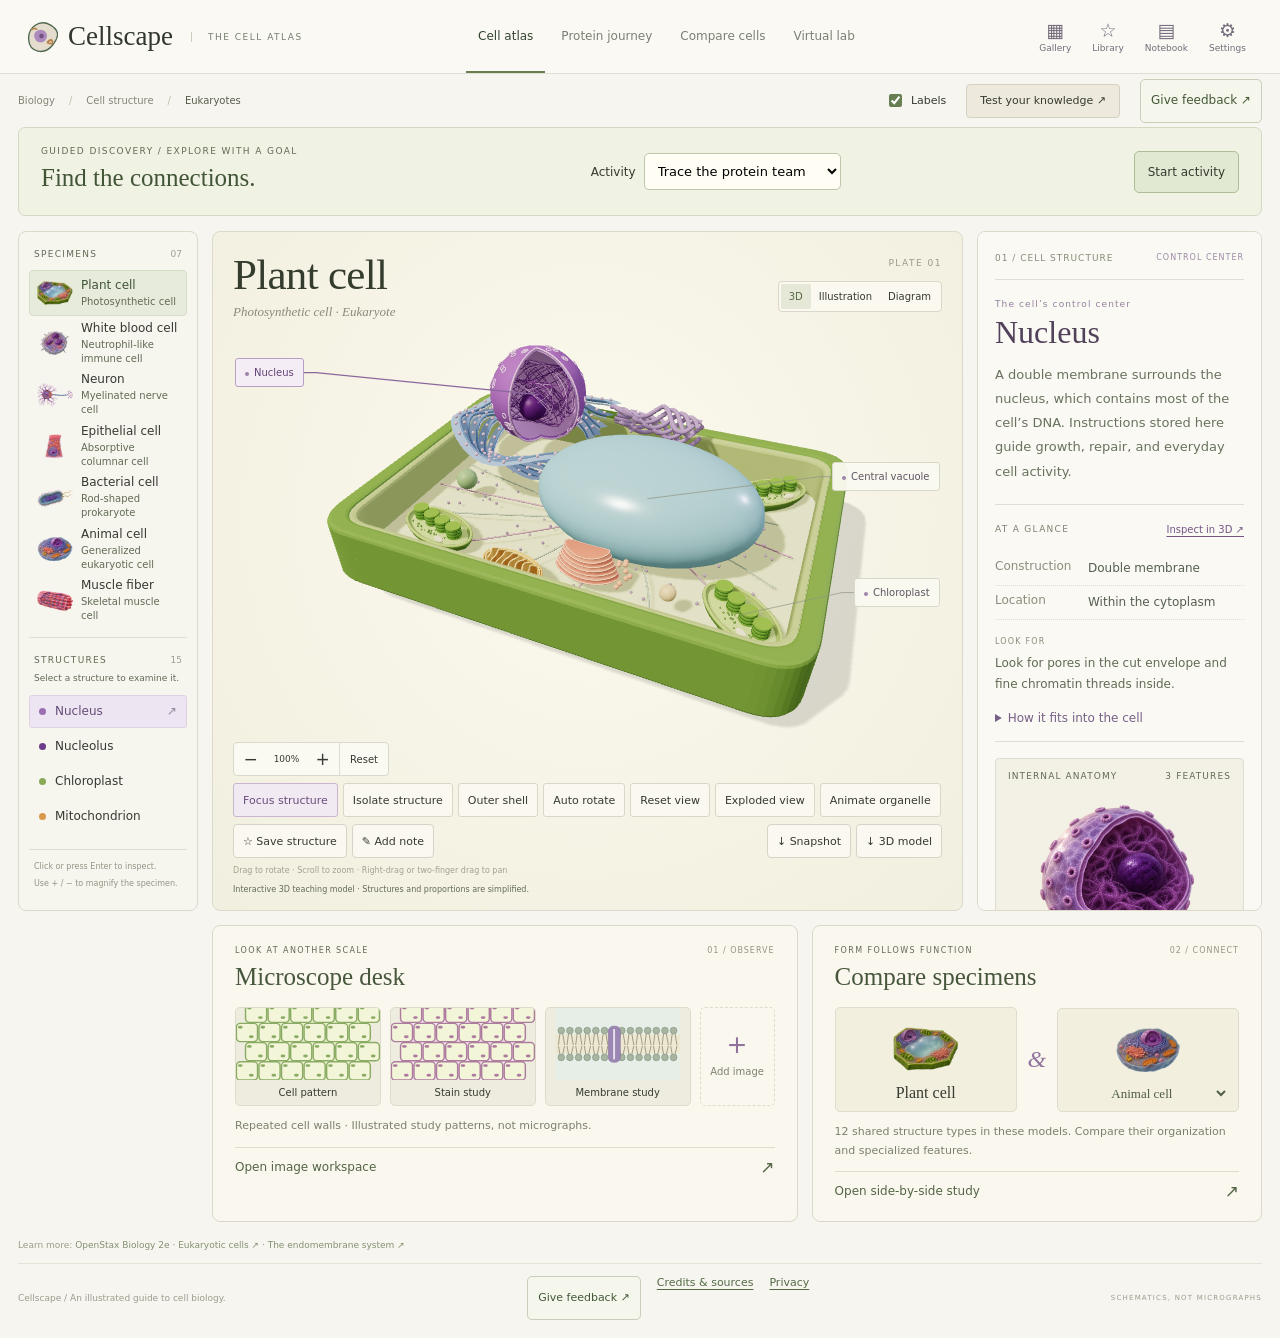
==== commit e14be5d8: "Serve WebP images instead of PNG masters Cut first page load from ~23 MB to ~3.7 MB: - scripts/optim" ====
--- a/index.html
+++ b/index.html
@@ -2,4 +2,4 @@
 <div class="section-heading"><div><p class="eyebrow">LESSON 01 / THE SECRETORY PATHWAY</p><h2 id="journey-title">A protein’s journey</h2></div><p>Track one secreted protein, from its first amino acids<br>to its release outside the cell.</p></div>
 <div class="journey-card"><div id="journey-stages" class="journey-stages" aria-label="Protein journey stages"></div><div class="journey-viewport"><svg id="journey-art" viewBox="0 0 860 240" role="img" aria-label="A secreted protein travels through the rough ER and Golgi, then leaves in a vesicle."></svg></div><div class="journey-bottom"><div><p class="eyebrow" id="journey-position"></p><h3 id="journey-step-title"></h3><p id="journey-description" aria-live="polite"></p></div><div class="journey-controls"><button id="journey-prev" aria-label="Previous protein journey step">←</button><button id="journey-play">Play journey</button><button id="journey-next" aria-label="Next protein journey step">→</button><button id="journey-reset">Restart</button></div></div><p class="lesson-note">A simplified secretory pathway, not the route of every protein. Translation begins in the cytosol; a signal directs this ribosome to the rough ER. The gold marker represents one soluble secreted protein. Practice checks in this lesson are not saved as quiz results.</p></div>
 </section>
-<section class="lesson-section" id="comparison" aria-labelledby="comparison-title"><div class="section-heading"><div><p class="eyebrow">REFERENCE / CELL COMPARISON</p><h2 id="comparison-title">Plant & animal cells</h2></div><p>Compare the models, then select a structure<br>to explore it in the cell above.</p></div><div class="comparison-controls" aria-label="Comparison filters"><button data-compare="all" aria-pressed="true">All structures</button><button data-compare="shared" aria-pressed="false">Shared</button><button data-compare="different" aria-pressed="false">Differences</button></div><div id="comparison-cards" class="comparison-cards"></div><p class="lesson-note">These are typical teaching models. Chloroplasts occur in photosynthetic tissues; plants also use mitochondria. Plant lytic vacuoles perform many tasks carried out by animal lysosomes. Smaller vacuoles can occur in animal cells.</p></section><section class="specimen-notes" aria-label="Specimen context"><div><span>WHERE IT OCCURS</span><p id="specimen-location"></p></div><div><span>ABOUT THE ARTWORK</span><p>Explore simplified 3D models alongside detailed reference illustrations. Colors and proportions are illustrative, not microscopy measurements.</p></div></section><section id="virtual-lab" class="lesson-section" aria-labelledby="virtual-lab-title"><div class="section-heading"><div><p class="eyebrow">PREDICT / OBSERVE / EXPLAIN</p><h2 id="virtual-lab-title">Change one thing.</h2></div><p>Investigate membrane traffic and water balance.<br>These are qualitative teaching models, not measured experiments.</p></div><div class="investigation"><div class="lab-controls"><label for="lab-experiment">Choose an investigation</label><select id="lab-experiment"><option value="transport">Block protein delivery</option><option value="water">Change a plant cell’s water balance</option></select><p class="eyebrow">LEARNING GOAL</p><p id="lab-goal"></p><div id="lab-block-control"><label><input id="lab-block" type="checkbox" checked> Block ER → Golgi transport</label><p>Clear this to run the normal-transport control.</p></div><div id="lab-water-control" hidden><label for="lab-water">Outside solution</label><select id="lab-water"><option value="hypertonic">Hypertonic · more concentrated outside</option><option value="hypotonic">Hypotonic · less concentrated outside</option><option value="isotonic">Isotonic · osmotic equilibrium</option></select></div><h3>1. Predict</h3><p id="lab-question"></p><div id="lab-predictions"></div><h3>2. Observe</h3><div class="lab-actions"><button id="lab-run">Run experiment</button><button id="lab-finish">Show outcome</button><button id="lab-reset">Reset</button></div><progress id="lab-progress" max="100" value="0" aria-label="Experiment progress"></progress></div><div class="lab-observation"><div id="lab-3d-stage" class="lesson-3d-stage"></div><p id="lab-3d-status"></p><p id="lab-result" role="status"></p><div id="lab-explain" hidden><h3>3. Explain</h3><p>Connect the change you made to what happened inside the cell.</p><button id="lab-explain-answer">Explain the mechanism</button><p id="lab-explanation"></p></div></div></div><p class="lab-reference">Reference reading: <a href="https://openstax.org/books/biology-2e/pages/4-4-the-endomembrane-system-and-proteins" rel="noreferrer">Membrane traffic</a> · <a href="https://openstax.org/books/biology-2e/pages/5-2-passive-transport" rel="noreferrer">Osmosis and tonicity</a>. Predictions and lesson checks stay in this page; they are not saved quiz records.</p><section class="mixed-practice" aria-labelledby="practice-title"><p class="eyebrow">IDENTIFY / EXPLAIN / COMPARE / SEQUENCE</p><h2 id="practice-title">Put the pieces together.</h2><p>Five mixed questions, with feedback and targeted review. Review priorities last while this page is open.</p><div class="lab-actions"><button id="practice-start">Start mixed practice</button><button id="practice-review" disabled>Review missed concepts</button></div><p id="practice-save-status" role="status"></p><div id="practice-area" hidden><p id="practice-position" class="eyebrow"></p><h3 id="practice-prompt"></h3><div id="practice-figure"></div><div id="practice-options"></div><div class="lab-actions"><button id="practice-hint">Hint</button><button id="practice-reveal">Show answer</button><button id="practice-next" hidden>Next question</button></div><p id="practice-feedback" role="status"></p></div></section></section><div class="sources">Learn more: <a href="https://openstax.org/books/biology-2e/pages/4-3-eukaryotic-cells" target="_blank" rel="noopener noreferrer">OpenStax Biology 2e · Eukaryotic cells ↗</a> · <a href="https://openstax.org/books/biology-2e/pages/4-4-the-endomembrane-system-and-proteins" target="_blank" rel="noopener noreferrer">The endomembrane system ↗</a></div><footer><span>Cellscape / An illustrated guide to cell biology.</span><nav aria-label="Site information"><a class="feedback-link" href="https://docs.google.com/forms/d/e/1FAIpQLScB47LlYJ65J61OxtcgeM8RBIHqqAtnVqTZnHFuAJve-Kru_A/viewform" target="_blank" rel="noopener noreferrer" aria-label="Give feedback through Google Forms (opens in a new tab)">Give feedback ↗</a><a href="about.html#credits">Credits &amp; sources</a><a href="about.html#privacy">Privacy</a></nav><span>SCHEMATICS, NOT MICROGRAPHS</span></footer></main><script src="diagram.js?v=27"></script><script src="specimens.js?v=29"></script><script src="quiz-store.js?v=1"></script><script src="app.js?v=50"></script><script src="learning.js?v=33"></script><script src="lab-data.js?v=1"></script><script src="lab.js?v=6"></script><script src="studio.js?v=4"></script><script src="discovery.js?v=2"></script><script type="module" src="investigations.js?v=2"></script><script type="module" src="viewer3d.js?v=50"></script></body></html>
+<section class="lesson-section" id="comparison" aria-labelledby="comparison-title"><div class="section-heading"><div><p class="eyebrow">REFERENCE / CELL COMPARISON</p><h2 id="comparison-title">Plant & animal cells</h2></div><p>Compare the models, then select a structure<br>to explore it in the cell above.</p></div><div class="comparison-controls" aria-label="Comparison filters"><button data-compare="all" aria-pressed="true">All structures</button><button data-compare="shared" aria-pressed="false">Shared</button><button data-compare="different" aria-pressed="false">Differences</button></div><div id="comparison-cards" class="comparison-cards"></div><p class="lesson-note">These are typical teaching models. Chloroplasts occur in photosynthetic tissues; plants also use mitochondria. Plant lytic vacuoles perform many tasks carried out by animal lysosomes. Smaller vacuoles can occur in animal cells.</p></section><section class="specimen-notes" aria-label="Specimen context"><div><span>WHERE IT OCCURS</span><p id="specimen-location"></p></div><div><span>ABOUT THE ARTWORK</span><p>Explore simplified 3D models alongside detailed reference illustrations. Colors and proportions are illustrative, not microscopy measurements.</p></div></section><section id="virtual-lab" class="lesson-section" aria-labelledby="virtual-lab-title"><div class="section-heading"><div><p class="eyebrow">PREDICT / OBSERVE / EXPLAIN</p><h2 id="virtual-lab-title">Change one thing.</h2></div><p>Investigate membrane traffic and water balance.<br>These are qualitative teaching models, not measured experiments.</p></div><div class="investigation"><div class="lab-controls"><label for="lab-experiment">Choose an investigation</label><select id="lab-experiment"><option value="transport">Block protein delivery</option><option value="water">Change a plant cell’s water balance</option></select><p class="eyebrow">LEARNING GOAL</p><p id="lab-goal"></p><div id="lab-block-control"><label><input id="lab-block" type="checkbox" checked> Block ER → Golgi transport</label><p>Clear this to run the normal-transport control.</p></div><div id="lab-water-control" hidden><label for="lab-water">Outside solution</label><select id="lab-water"><option value="hypertonic">Hypertonic · more concentrated outside</option><option value="hypotonic">Hypotonic · less concentrated outside</option><option value="isotonic">Isotonic · osmotic equilibrium</option></select></div><h3>1. Predict</h3><p id="lab-question"></p><div id="lab-predictions"></div><h3>2. Observe</h3><div class="lab-actions"><button id="lab-run">Run experiment</button><button id="lab-finish">Show outcome</button><button id="lab-reset">Reset</button></div><progress id="lab-progress" max="100" value="0" aria-label="Experiment progress"></progress></div><div class="lab-observation"><div id="lab-3d-stage" class="lesson-3d-stage"></div><p id="lab-3d-status"></p><p id="lab-result" role="status"></p><div id="lab-explain" hidden><h3>3. Explain</h3><p>Connect the change you made to what happened inside the cell.</p><button id="lab-explain-answer">Explain the mechanism</button><p id="lab-explanation"></p></div></div></div><p class="lab-reference">Reference reading: <a href="https://openstax.org/books/biology-2e/pages/4-4-the-endomembrane-system-and-proteins" rel="noreferrer">Membrane traffic</a> · <a href="https://openstax.org/books/biology-2e/pages/5-2-passive-transport" rel="noreferrer">Osmosis and tonicity</a>. Predictions and lesson checks stay in this page; they are not saved quiz records.</p><section class="mixed-practice" aria-labelledby="practice-title"><p class="eyebrow">IDENTIFY / EXPLAIN / COMPARE / SEQUENCE</p><h2 id="practice-title">Put the pieces together.</h2><p>Five mixed questions, with feedback and targeted review. Review priorities last while this page is open.</p><div class="lab-actions"><button id="practice-start">Start mixed practice</button><button id="practice-review" disabled>Review missed concepts</button></div><p id="practice-save-status" role="status"></p><div id="practice-area" hidden><p id="practice-position" class="eyebrow"></p><h3 id="practice-prompt"></h3><div id="practice-figure"></div><div id="practice-options"></div><div class="lab-actions"><button id="practice-hint">Hint</button><button id="practice-reveal">Show answer</button><button id="practice-next" hidden>Next question</button></div><p id="practice-feedback" role="status"></p></div></section></section><div class="sources">Learn more: <a href="https://openstax.org/books/biology-2e/pages/4-3-eukaryotic-cells" target="_blank" rel="noopener noreferrer">OpenStax Biology 2e · Eukaryotic cells ↗</a> · <a href="https://openstax.org/books/biology-2e/pages/4-4-the-endomembrane-system-and-proteins" target="_blank" rel="noopener noreferrer">The endomembrane system ↗</a></div><footer><span>Cellscape / An illustrated guide to cell biology.</span><nav aria-label="Site information"><a class="feedback-link" href="https://docs.google.com/forms/d/e/1FAIpQLScB47LlYJ65J61OxtcgeM8RBIHqqAtnVqTZnHFuAJve-Kru_A/viewform" target="_blank" rel="noopener noreferrer" aria-label="Give feedback through Google Forms (opens in a new tab)">Give feedback ↗</a><a href="about.html#credits">Credits &amp; sources</a><a href="about.html#privacy">Privacy</a></nav><span>SCHEMATICS, NOT MICROGRAPHS</span></footer></main><script src="diagram.js?v=27"></script><script src="specimens.js?v=30"></script><script src="quiz-store.js?v=1"></script><script src="app.js?v=50"></script><script src="learning.js?v=34"></script><script src="lab-data.js?v=1"></script><script src="lab.js?v=6"></script><script src="studio.js?v=5"></script><script src="discovery.js?v=2"></script><script type="module" src="investigations.js?v=2"></script><script type="module" src="viewer3d.js?v=50"></script></body></html>
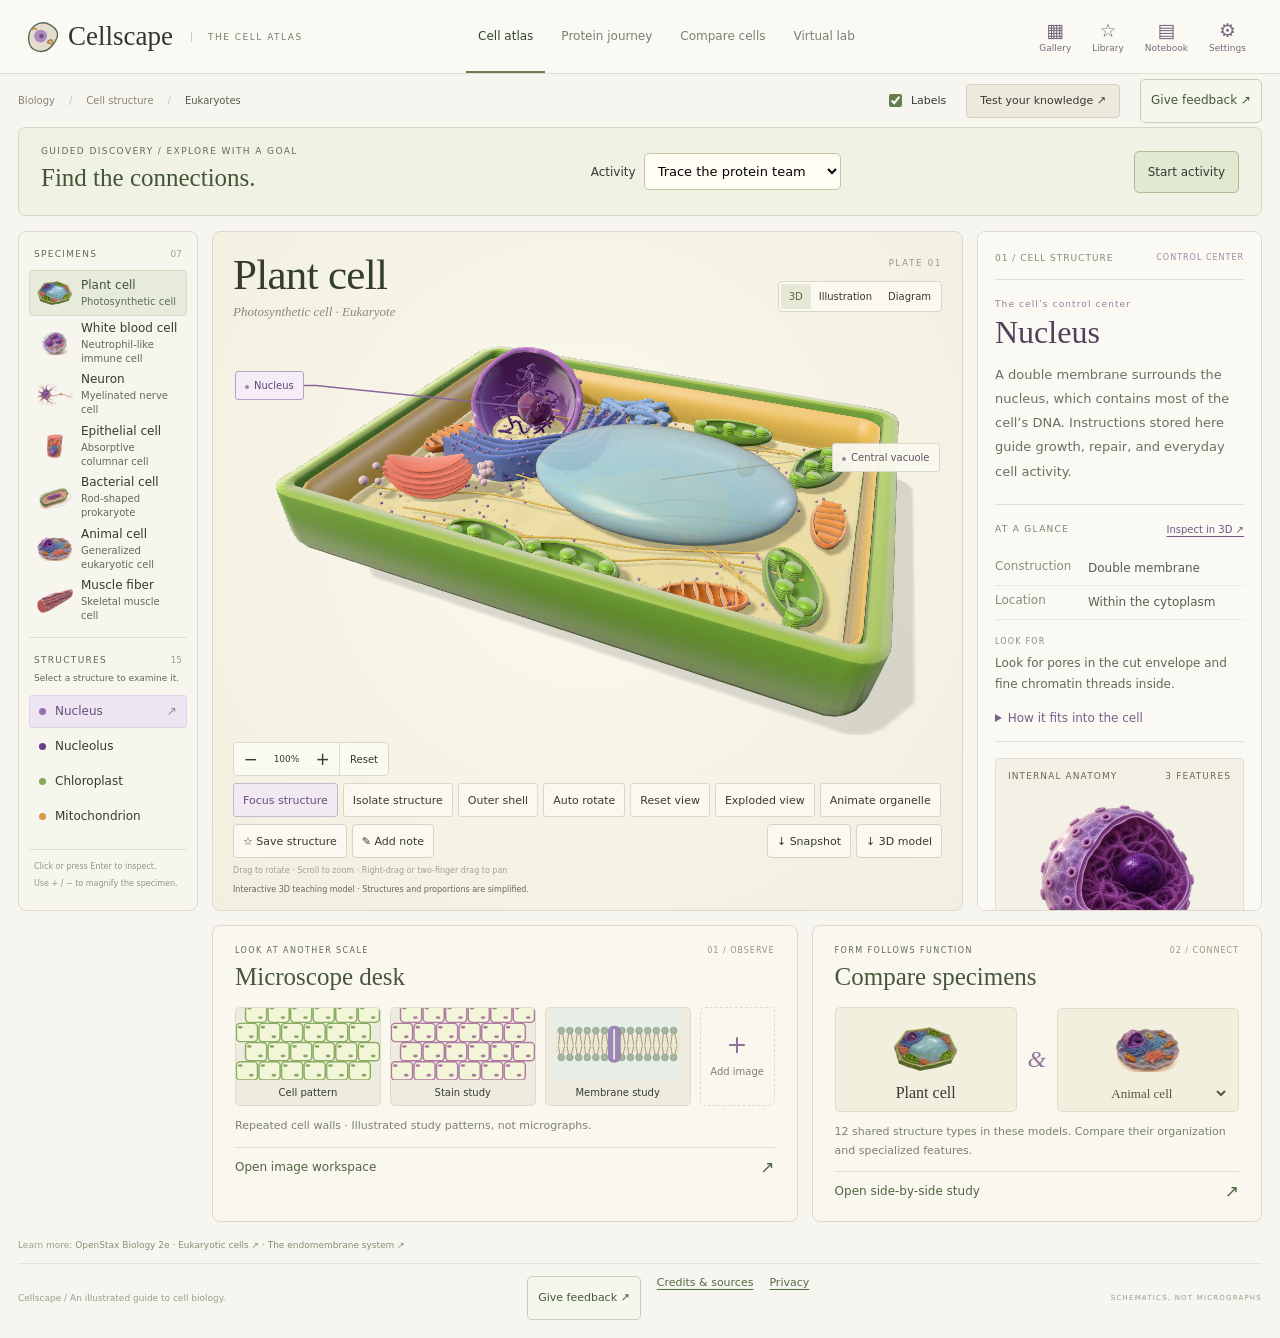
==== commit 3e0e7d3b: "Favicon, link previews, and a lighter first load - Add a favicon (the header cell logo), a home-scre" ====
--- a/index.html
+++ b/index.html
@@ -1,5 +1,203 @@
-<!doctype html><html lang="en"><head><meta charset="utf-8"><meta name="viewport" content="width=device-width, initial-scale=1"><meta name="referrer" content="no-referrer"><meta name="description" content="Explore animal and plant cells with interactive organelle diagrams, clear biology explanations, and a five-question identification quiz."><title>Cellscape — The living cell, explored</title><link rel="stylesheet" href="style.css?v=52"><script type="importmap">{"imports":{"three":"./vendor/three/three.module.js"}}</script></head><body><a class="skip-link" href="#main-content">Skip to learning content</a><header><a class="brand" href="./" aria-label="Cellscape home"><svg viewBox="0 0 36 36" aria-hidden="true"><path d="M28 5C16-2 3 7 4 21S21 38 30 27S36 10 28 5Z" fill="#e4dccd" stroke="#506950" stroke-width="1.5"/><circle cx="17" cy="17" r="7" fill="#aa8bbb"/><circle cx="18" cy="17" r="2.5" fill="#725182"/><path d="M24 24q5-5 6-1t-6 1M7 10q4-3 6 0" stroke="#b8864b" fill="none" stroke-width="2"/></svg>Cellscape <span>THE CELL ATLAS</span></a><nav aria-label="Learning activities"><button data-view="atlas" aria-pressed="true">Cell atlas</button><button data-view="journey" aria-pressed="false">Protein journey</button><button data-view="compare" aria-pressed="false">Compare cells</button><button data-view="lab" aria-pressed="false">Virtual lab</button></nav><div class="studio-nav" aria-label="Study tools"><button data-studio="gallery" aria-label="Specimen gallery" title="Specimen gallery"><span aria-hidden="true">▦</span><small>Gallery</small></button><button data-studio="library" aria-label="Saved structures" title="Saved structures"><span aria-hidden="true">☆</span><small>Library</small></button><button data-studio="notebook" aria-label="Study notebook" title="Study notebook"><span aria-hidden="true">▤</span><small>Notebook</small></button><button data-studio="settings" aria-label="Viewer settings" title="Viewer settings"><span aria-hidden="true">⚙</span><small>Settings</small></button></div></header><main id="main-content" tabindex="-1"><section class="lab"><div class="lab-top"><div class="atlas-breadcrumb">Biology <span>/</span> Cell structure <span>/</span> <strong id="cell-classification">Eukaryotes</strong></div><div class="view-tools"><label><input id="labels" type="checkbox" checked> Labels</label><button id="quiz">Test your knowledge ↗</button><a class="feedback-link" href="https://docs.google.com/forms/d/e/1FAIpQLScB47LlYJ65J61OxtcgeM8RBIHqqAtnVqTZnHFuAJve-Kru_A/viewform" target="_blank" rel="noopener noreferrer" aria-label="Give feedback through Google Forms (opens in a new tab)">Give feedback ↗</a></div></div><div class="workspace"><div class="organelles"><div class="rail-title">SPECIMENS <span>07</span></div><div class="tabs" aria-label="Cell type"><button class="active" data-type="animal" aria-pressed="true"><span class="specimen-dot animal-dot"></span><span>Animal cell<small>Animalia · Eukaryote</small></span></button><button data-type="plant" aria-pressed="false"><span class="specimen-dot plant-dot"></span><span>Plant cell<small>Plantae · Eukaryote</small></span></button></div><div class="rail-title organelle-title">STRUCTURES <span id="structure-count"></span></div><p class="rail-hint">Select a structure to examine it.</p><div id="organelle-list"></div><div class="rail-bottom">Click or press Enter to inspect.<br>Use + / − to magnify the specimen.</div></div><div class="diagram-panel"><div class="specimen-title"><div><p class="eyebrow">INTERACTIVE SPECIMEN</p><h1 id="model-title">Animal cell</h1><p id="model-subtitle">A typical animal cell, shown in section.</p></div><div class="plate-options"><span class="plate-number" id="plate-number">PLATE 01</span><div class="art-switch" aria-label="Specimen artwork"><button data-art="3d" aria-pressed="true">3D</button><button data-art="rendered" aria-pressed="false">Illustration</button><button data-art="diagram" aria-pressed="false">Diagram</button></div></div></div><div class="diagram-heading"><span id="specimen">SPECIMEN 01 / ANIMAL CELL</span><span>INTERACTIVE MODEL <b class="live"></b></span></div><div class="zoom-toolbar" aria-label="Diagram zoom"><span>Look closer</span><button id="zoom-out" aria-label="Zoom out">−</button><output id="zoom-level" aria-live="polite">100%</output><button id="zoom-in" aria-label="Zoom in">+</button><button id="zoom-reset">Reset</button></div><div class="three-tools" aria-label="3D model controls"><button id="focus-3d">Focus structure</button><button id="isolate-3d" aria-pressed="false">Isolate structure</button><button id="shell-3d" aria-pressed="false">Outer shell</button><button id="spin-3d" aria-pressed="false">Auto rotate</button><button id="reset-3d">Reset view</button></div><p class="zoom-hint">Zoom to inspect · Scroll or swipe to pan</p><p id="comparison-highlight" class="model-note" hidden></p><div id="cell-viewport" tabindex="0" aria-label="Cell diagram. When zoomed, scroll to explore."><div id="viewer3d"><p id="viewer3d-status">Loading the 3D specimen…</p><span id="viewer3d-live" class="sr-only" role="status" aria-live="polite"></span></div><svg id="cell" viewBox="0 0 820 570" role="group" aria-label="Interactive cell diagram"></svg></div><p class="model-note">Generated educational illustration · Not to scale. Use Diagram for the annotated schematic.</p><div class="diagram-foot"><span>Select a structure to inspect its anatomy.</span><span>SCHEMATIC / NOT TO SCALE</span></div></div><aside id="cell-details" aria-label="Selected structure details"><a href="#cell-viewport" class="back-to-cell">↑ Back to cell</a><section id="cell-fun-fact" class="cell-fun-fact" aria-labelledby="cell-fun-fact-title"><div class="cell-fun-fact-label"><span aria-hidden="true">✦</span> CELL FUN FACT</div><h3 id="cell-fun-fact-title"></h3><p id="cell-fun-fact-text"></p><a id="cell-fun-fact-source" target="_blank" rel="noopener noreferrer">OpenStax source ↗</a></section><div class="detail-top"><span id="detail-number">01 / CELL STRUCTURE</span><span id="category">CONTROL CENTER</span></div><div id="detail-icon"></div><p class="eyebrow" id="detail-kicker">THE CELL’S CONTROL CENTER</p><h2 id="detail-title" aria-live="polite"></h2><p id="description"></p><section id="structure-profile" aria-label="Structure field guide"><div class="profile-heading"><span>AT A GLANCE</span><button id="detail-focus">Inspect in 3D ↗</button></div><dl><div><dt>Construction</dt><dd id="profile-architecture"></dd></div><div><dt>Location</dt><dd id="profile-location"></dd></div></dl><p class="profile-observation"><span>LOOK FOR</span><span id="profile-recognize"></span></p><details id="profile-connections"><summary>How it fits into the cell</summary><p id="profile-connection"></p></details></section><div class="specimen-context"><span>THIS SPECIMEN</span><p id="specimen-context"></p></div><section id="closeup" aria-label="Organelle close-up"><div class="closeup-heading"><span>INTERNAL ANATOMY</span><span id="closeup-count"></span></div><div id="closeup-art"></div><div id="closeup-parts" aria-label="Explore internal structures"></div><p id="closeup-note" aria-live="polite"></p></section><div class="function"><span>PRIMARY FUNCTION</span><p id="function"></p></div><div class="fact"><span>FIELD NOTE</span><p id="fact"></p></div><p id="quiz-save-status" role="status" hidden></p><div id="quiz-area" hidden></div><div class="detail-nav"><button id="previous" aria-label="Previous organelle">←</button><span id="position"></span><button id="next" aria-label="Next organelle">→</button></div></aside></div></section><section class="lesson-section" id="protein-journey" aria-labelledby="journey-title">
-<div class="section-heading"><div><p class="eyebrow">LESSON 01 / THE SECRETORY PATHWAY</p><h2 id="journey-title">A protein’s journey</h2></div><p>Track one secreted protein, from its first amino acids<br>to its release outside the cell.</p></div>
-<div class="journey-card"><div id="journey-stages" class="journey-stages" aria-label="Protein journey stages"></div><div class="journey-viewport"><svg id="journey-art" viewBox="0 0 860 240" role="img" aria-label="A secreted protein travels through the rough ER and Golgi, then leaves in a vesicle."></svg></div><div class="journey-bottom"><div><p class="eyebrow" id="journey-position"></p><h3 id="journey-step-title"></h3><p id="journey-description" aria-live="polite"></p></div><div class="journey-controls"><button id="journey-prev" aria-label="Previous protein journey step">←</button><button id="journey-play">Play journey</button><button id="journey-next" aria-label="Next protein journey step">→</button><button id="journey-reset">Restart</button></div></div><p class="lesson-note">A simplified secretory pathway, not the route of every protein. Translation begins in the cytosol; a signal directs this ribosome to the rough ER. The gold marker represents one soluble secreted protein. Practice checks in this lesson are not saved as quiz results.</p></div>
+<!doctype html><html lang="en">
+  <head>
+    <meta charset="utf-8">
+    <meta name="viewport" content="width=device-width, initial-scale=1">
+    <meta name="referrer" content="no-referrer">
+    <meta name="description" content="Explore seven cell types, from plant and animal cells to neurons and bacteria, with interactive 3D models, guided lessons, virtual experiments, and quizzes with hints.">
+    <title>Cellscape — The living cell, explored</title>
+    <link rel="icon" href="assets/icon.svg" type="image/svg+xml">
+    <link rel="apple-touch-icon" href="assets/apple-touch-icon.png">
+    <meta name="theme-color" content="#f7f5ef">
+    <meta property="og:type" content="website">
+    <meta property="og:site_name" content="Cellscape">
+    <meta property="og:title" content="Cellscape — The living cell, explored">
+    <meta property="og:description" content="Explore seven cell types in interactive 3D, with guided lessons, virtual experiments, and quizzes.">
+    <meta property="og:url" content="https://cellscapes.netlify.app/">
+    <meta property="og:image" content="https://cellscapes.netlify.app/assets/social-card.jpg">
+    <meta property="og:image:width" content="1200">
+    <meta property="og:image:height" content="630">
+    <meta property="og:image:alt" content="Cellscape: a cut-open plant cell illustration beside the title “The living cell, explored in 3D”">
+    <meta name="twitter:card" content="summary_large_image">
+    <link rel="stylesheet" href="style.css">
+    <script type="importmap">{"imports":{"three":"./vendor/three/three.module.js"}}</script>
+  </head>
+  <body><a class="skip-link" href="#main-content">Skip to learning content</a><header><a class="brand" href="./" aria-label="Cellscape home"><svg viewBox="0 0 36 36" aria-hidden="true"><path d="M28 5C16-2 3 7 4 21S21 38 30 27S36 10 28 5Z" fill="#e4dccd" stroke="#506950" stroke-width="1.5"/><circle cx="17" cy="17" r="7" fill="#aa8bbb"/><circle cx="18" cy="17" r="2.5" fill="#725182"/><path d="M24 24q5-5 6-1t-6 1M7 10q4-3 6 0" stroke="#b8864b" fill="none" stroke-width="2"/></svg>Cellscape <span>THE CELL ATLAS</span></a><nav aria-label="Learning activities"><button data-view="atlas" aria-pressed="true">Cell atlas</button><button data-view="journey" aria-pressed="false">Protein journey</button><button data-view="compare" aria-pressed="false">Compare cells</button><button data-view="lab" aria-pressed="false">Virtual lab</button></nav>
+      <div class="studio-nav" aria-label="Study tools"><button data-studio="gallery" aria-label="Specimen gallery" title="Specimen gallery"><span aria-hidden="true">▦</span><small>Gallery</small></button><button data-studio="library" aria-label="Saved structures" title="Saved structures"><span aria-hidden="true">☆</span><small>Library</small></button><button data-studio="notebook" aria-label="Study notebook" title="Study notebook"><span aria-hidden="true">▤</span><small>Notebook</small></button><button data-studio="settings" aria-label="Viewer settings" title="Viewer settings"><span aria-hidden="true">⚙</span><small>Settings</small></button></div>
+    </header>
+    <main id="main-content" tabindex="-1">
+      <section class="lab">
+        <div class="lab-top">
+          <div class="atlas-breadcrumb">Biology <span>/</span> Cell structure <span>/</span> <strong id="cell-classification">Eukaryotes</strong></div>
+          <div class="view-tools"><label><input id="labels" type="checkbox" checked> Labels</label><button id="quiz">Test your knowledge ↗</button><a class="feedback-link" href="https://docs.google.com/forms/d/e/1FAIpQLScB47LlYJ65J61OxtcgeM8RBIHqqAtnVqTZnHFuAJve-Kru_A/viewform" target="_blank" rel="noopener noreferrer" aria-label="Give feedback through Google Forms (opens in a new tab)">Give feedback ↗</a></div>
+        </div>
+        <div class="workspace">
+          <div class="organelles">
+            <div class="rail-title">SPECIMENS <span>07</span></div>
+            <div class="tabs" aria-label="Cell type"><button class="active" data-type="animal" aria-pressed="true"><span class="specimen-dot animal-dot"></span><span>Animal cell<small>Animalia · Eukaryote</small></span></button><button data-type="plant" aria-pressed="false"><span class="specimen-dot plant-dot"></span><span>Plant cell<small>Plantae · Eukaryote</small></span></button></div>
+            <div class="rail-title organelle-title">STRUCTURES <span id="structure-count"></span></div>
+            <p class="rail-hint">Select a structure to examine it.</p>
+            <div id="organelle-list"></div>
+            <div class="rail-bottom">Click or press Enter to inspect.<br>Use + / − to magnify the specimen.</div>
+          </div>
+          <div class="diagram-panel">
+            <div class="specimen-title">
+              <div>
+                <p class="eyebrow">INTERACTIVE SPECIMEN</p>
+                <h1 id="model-title">Animal cell</h1>
+                <p id="model-subtitle">A typical animal cell, shown in section.</p>
+              </div>
+              <div class="plate-options"><span class="plate-number" id="plate-number">PLATE 01</span><div class="art-switch" aria-label="Specimen artwork"><button data-art="3d" aria-pressed="true">3D</button><button data-art="rendered" aria-pressed="false">Illustration</button><button data-art="diagram" aria-pressed="false">Diagram</button></div>
+              </div>
+            </div>
+            <div class="diagram-heading"><span id="specimen">SPECIMEN 01 / ANIMAL CELL</span><span>INTERACTIVE MODEL <b class="live"></b></span></div>
+            <div class="zoom-toolbar" aria-label="Diagram zoom"><span>Look closer</span><button id="zoom-out" aria-label="Zoom out">−</button><output id="zoom-level" aria-live="polite">100%</output><button id="zoom-in" aria-label="Zoom in">+</button><button id="zoom-reset">Reset</button></div>
+            <div class="three-tools" aria-label="3D model controls"><button id="focus-3d">Focus structure</button><button id="isolate-3d" aria-pressed="false">Isolate structure</button><button id="shell-3d" aria-pressed="false">Outer shell</button><button id="spin-3d" aria-pressed="false">Auto rotate</button><button id="reset-3d">Reset view</button></div>
+            <p class="zoom-hint">Zoom to inspect · Scroll or swipe to pan</p>
+            <p id="comparison-highlight" class="model-note" hidden></p>
+            <div id="cell-viewport" tabindex="0" aria-label="Cell diagram. When zoomed, scroll to explore.">
+              <div id="viewer3d">
+                <p id="viewer3d-status">Loading the 3D specimen…</p><span id="viewer3d-live" class="sr-only" role="status" aria-live="polite"></span></div><svg id="cell" viewBox="0 0 820 570" role="group" aria-label="Interactive cell diagram"></svg></div>
+            <p class="model-note">Generated educational illustration · Not to scale. Use Diagram for the annotated schematic.</p>
+            <div class="diagram-foot"><span>Select a structure to inspect its anatomy.</span><span>SCHEMATIC / NOT TO SCALE</span></div>
+          </div>
+          <aside id="cell-details" aria-label="Selected structure details"><a href="#cell-viewport" class="back-to-cell">↑ Back to cell</a><section id="cell-fun-fact" class="cell-fun-fact" aria-labelledby="cell-fun-fact-title">
+              <div class="cell-fun-fact-label"><span aria-hidden="true">✦</span> CELL FUN FACT</div>
+              <h3 id="cell-fun-fact-title"></h3>
+              <p id="cell-fun-fact-text"></p><a id="cell-fun-fact-source" target="_blank" rel="noopener noreferrer">OpenStax source ↗</a></section>
+            <div class="detail-top"><span id="detail-number">01 / CELL STRUCTURE</span><span id="category">CONTROL CENTER</span></div>
+            <div id="detail-icon"></div>
+            <p class="eyebrow" id="detail-kicker">THE CELL’S CONTROL CENTER</p>
+            <h2 id="detail-title" aria-live="polite"></h2>
+            <p id="description"></p>
+            <section id="structure-profile" aria-label="Structure field guide">
+              <div class="profile-heading"><span>AT A GLANCE</span><button id="detail-focus">Inspect in 3D ↗</button></div>
+              <dl>
+                <div><dt>Construction</dt><dd id="profile-architecture"></dd></div>
+                <div><dt>Location</dt><dd id="profile-location"></dd></div>
+              </dl>
+              <p class="profile-observation"><span>LOOK FOR</span><span id="profile-recognize"></span></p>
+              <details id="profile-connections">
+                <summary>How it fits into the cell</summary>
+                <p id="profile-connection"></p>
+              </details>
+            </section>
+            <div class="specimen-context"><span>THIS SPECIMEN</span><p id="specimen-context"></p>
+            </div>
+            <section id="closeup" aria-label="Organelle close-up">
+              <div class="closeup-heading"><span>INTERNAL ANATOMY</span><span id="closeup-count"></span></div>
+              <div id="closeup-art"></div>
+              <div id="closeup-parts" aria-label="Explore internal structures"></div>
+              <p id="closeup-note" aria-live="polite"></p>
+            </section>
+            <div class="function"><span>PRIMARY FUNCTION</span><p id="function"></p>
+            </div>
+            <div class="fact"><span>FIELD NOTE</span><p id="fact"></p>
+            </div>
+            <p id="quiz-save-status" role="status" hidden></p>
+            <div id="quiz-area" hidden></div>
+            <div class="detail-nav"><button id="previous" aria-label="Previous organelle">←</button><span id="position"></span><button id="next" aria-label="Next organelle">→</button></div>
+          </aside>
+        </div>
+      </section>
+      <section class="lesson-section" id="protein-journey" aria-labelledby="journey-title">
+<div class="section-heading">
+          <div>
+            <p class="eyebrow">LESSON 01 / THE SECRETORY PATHWAY</p>
+            <h2 id="journey-title">A protein’s journey</h2>
+          </div>
+          <p>Track one secreted protein, from its first amino acids<br>to its release outside the cell.</p>
+        </div>
+<div class="journey-card">
+          <div id="journey-stages" class="journey-stages" aria-label="Protein journey stages"></div>
+          <div class="journey-viewport"><svg id="journey-art" viewBox="0 0 860 240" role="img" aria-label="A secreted protein travels through the rough ER and Golgi, then leaves in a vesicle."></svg></div>
+          <div class="journey-bottom">
+            <div>
+              <p class="eyebrow" id="journey-position"></p>
+              <h3 id="journey-step-title"></h3>
+              <p id="journey-description" aria-live="polite"></p>
+            </div>
+            <div class="journey-controls"><button id="journey-prev" aria-label="Previous protein journey step">←</button><button id="journey-play">Play journey</button><button id="journey-next" aria-label="Next protein journey step">→</button><button id="journey-reset">Restart</button></div>
+          </div>
+          <p class="lesson-note">A simplified secretory pathway, not the route of every protein. Translation begins in the cytosol; a signal directs this ribosome to the rough ER. The gold marker represents one soluble secreted protein. Practice checks in this lesson are not saved as quiz results.</p>
+        </div>
 </section>
-<section class="lesson-section" id="comparison" aria-labelledby="comparison-title"><div class="section-heading"><div><p class="eyebrow">REFERENCE / CELL COMPARISON</p><h2 id="comparison-title">Plant & animal cells</h2></div><p>Compare the models, then select a structure<br>to explore it in the cell above.</p></div><div class="comparison-controls" aria-label="Comparison filters"><button data-compare="all" aria-pressed="true">All structures</button><button data-compare="shared" aria-pressed="false">Shared</button><button data-compare="different" aria-pressed="false">Differences</button></div><div id="comparison-cards" class="comparison-cards"></div><p class="lesson-note">These are typical teaching models. Chloroplasts occur in photosynthetic tissues; plants also use mitochondria. Plant lytic vacuoles perform many tasks carried out by animal lysosomes. Smaller vacuoles can occur in animal cells.</p></section><section class="specimen-notes" aria-label="Specimen context"><div><span>WHERE IT OCCURS</span><p id="specimen-location"></p></div><div><span>ABOUT THE ARTWORK</span><p>Explore simplified 3D models alongside detailed reference illustrations. Colors and proportions are illustrative, not microscopy measurements.</p></div></section><section id="virtual-lab" class="lesson-section" aria-labelledby="virtual-lab-title"><div class="section-heading"><div><p class="eyebrow">PREDICT / OBSERVE / EXPLAIN</p><h2 id="virtual-lab-title">Change one thing.</h2></div><p>Investigate membrane traffic and water balance.<br>These are qualitative teaching models, not measured experiments.</p></div><div class="investigation"><div class="lab-controls"><label for="lab-experiment">Choose an investigation</label><select id="lab-experiment"><option value="transport">Block protein delivery</option><option value="water">Change a plant cell’s water balance</option></select><p class="eyebrow">LEARNING GOAL</p><p id="lab-goal"></p><div id="lab-block-control"><label><input id="lab-block" type="checkbox" checked> Block ER → Golgi transport</label><p>Clear this to run the normal-transport control.</p></div><div id="lab-water-control" hidden><label for="lab-water">Outside solution</label><select id="lab-water"><option value="hypertonic">Hypertonic · more concentrated outside</option><option value="hypotonic">Hypotonic · less concentrated outside</option><option value="isotonic">Isotonic · osmotic equilibrium</option></select></div><h3>1. Predict</h3><p id="lab-question"></p><div id="lab-predictions"></div><h3>2. Observe</h3><div class="lab-actions"><button id="lab-run">Run experiment</button><button id="lab-finish">Show outcome</button><button id="lab-reset">Reset</button></div><progress id="lab-progress" max="100" value="0" aria-label="Experiment progress"></progress></div><div class="lab-observation"><div id="lab-3d-stage" class="lesson-3d-stage"></div><p id="lab-3d-status"></p><p id="lab-result" role="status"></p><div id="lab-explain" hidden><h3>3. Explain</h3><p>Connect the change you made to what happened inside the cell.</p><button id="lab-explain-answer">Explain the mechanism</button><p id="lab-explanation"></p></div></div></div><p class="lab-reference">Reference reading: <a href="https://openstax.org/books/biology-2e/pages/4-4-the-endomembrane-system-and-proteins" rel="noreferrer">Membrane traffic</a> · <a href="https://openstax.org/books/biology-2e/pages/5-2-passive-transport" rel="noreferrer">Osmosis and tonicity</a>. Predictions and lesson checks stay in this page; they are not saved quiz records.</p><section class="mixed-practice" aria-labelledby="practice-title"><p class="eyebrow">IDENTIFY / EXPLAIN / COMPARE / SEQUENCE</p><h2 id="practice-title">Put the pieces together.</h2><p>Five mixed questions, with feedback and targeted review. Review priorities last while this page is open.</p><div class="lab-actions"><button id="practice-start">Start mixed practice</button><button id="practice-review" disabled>Review missed concepts</button></div><p id="practice-save-status" role="status"></p><div id="practice-area" hidden><p id="practice-position" class="eyebrow"></p><h3 id="practice-prompt"></h3><div id="practice-figure"></div><div id="practice-options"></div><div class="lab-actions"><button id="practice-hint">Hint</button><button id="practice-reveal">Show answer</button><button id="practice-next" hidden>Next question</button></div><p id="practice-feedback" role="status"></p></div></section></section><div class="sources">Learn more: <a href="https://openstax.org/books/biology-2e/pages/4-3-eukaryotic-cells" target="_blank" rel="noopener noreferrer">OpenStax Biology 2e · Eukaryotic cells ↗</a> · <a href="https://openstax.org/books/biology-2e/pages/4-4-the-endomembrane-system-and-proteins" target="_blank" rel="noopener noreferrer">The endomembrane system ↗</a></div><footer><span>Cellscape / An illustrated guide to cell biology.</span><nav aria-label="Site information"><a class="feedback-link" href="https://docs.google.com/forms/d/e/1FAIpQLScB47LlYJ65J61OxtcgeM8RBIHqqAtnVqTZnHFuAJve-Kru_A/viewform" target="_blank" rel="noopener noreferrer" aria-label="Give feedback through Google Forms (opens in a new tab)">Give feedback ↗</a><a href="about.html#credits">Credits &amp; sources</a><a href="about.html#privacy">Privacy</a></nav><span>SCHEMATICS, NOT MICROGRAPHS</span></footer></main><script src="diagram.js?v=27"></script><script src="specimens.js?v=30"></script><script src="quiz-store.js?v=1"></script><script src="app.js?v=50"></script><script src="learning.js?v=34"></script><script src="lab-data.js?v=1"></script><script src="lab.js?v=6"></script><script src="studio.js?v=5"></script><script src="discovery.js?v=2"></script><script type="module" src="investigations.js?v=2"></script><script type="module" src="viewer3d.js?v=50"></script></body></html>
+<section class="lesson-section" id="comparison" aria-labelledby="comparison-title">
+        <div class="section-heading">
+          <div>
+            <p class="eyebrow">REFERENCE / CELL COMPARISON</p>
+            <h2 id="comparison-title">Plant & animal cells</h2>
+          </div>
+          <p>Compare the models, then select a structure<br>to explore it in the cell above.</p>
+        </div>
+        <div class="comparison-controls" aria-label="Comparison filters"><button data-compare="all" aria-pressed="true">All structures</button><button data-compare="shared" aria-pressed="false">Shared</button><button data-compare="different" aria-pressed="false">Differences</button></div>
+        <div id="comparison-cards" class="comparison-cards"></div>
+        <p class="lesson-note">These are typical teaching models. Chloroplasts occur in photosynthetic tissues; plants also use mitochondria. Plant lytic vacuoles perform many tasks carried out by animal lysosomes. Smaller vacuoles can occur in animal cells.</p>
+      </section>
+      <section class="specimen-notes" aria-label="Specimen context">
+        <div><span>WHERE IT OCCURS</span><p id="specimen-location"></p>
+        </div>
+        <div><span>ABOUT THE ARTWORK</span><p>Explore simplified 3D models alongside detailed reference illustrations. Colors and proportions are illustrative, not microscopy measurements.</p>
+        </div>
+      </section>
+      <section id="virtual-lab" class="lesson-section" aria-labelledby="virtual-lab-title">
+        <div class="section-heading">
+          <div>
+            <p class="eyebrow">PREDICT / OBSERVE / EXPLAIN</p>
+            <h2 id="virtual-lab-title">Change one thing.</h2>
+          </div>
+          <p>Investigate membrane traffic and water balance.<br>These are qualitative teaching models, not measured experiments.</p>
+        </div>
+        <div class="investigation">
+          <div class="lab-controls"><label for="lab-experiment">Choose an investigation</label><select id="lab-experiment"><option value="transport">Block protein delivery</option><option value="water">Change a plant cell’s water balance</option></select><p class="eyebrow">LEARNING GOAL</p>
+            <p id="lab-goal"></p>
+            <div id="lab-block-control"><label><input id="lab-block" type="checkbox" checked> Block ER → Golgi transport</label><p>Clear this to run the normal-transport control.</p>
+            </div>
+            <div id="lab-water-control" hidden><label for="lab-water">Outside solution</label><select id="lab-water"><option value="hypertonic">Hypertonic · more concentrated outside</option><option value="hypotonic">Hypotonic · less concentrated outside</option><option value="isotonic">Isotonic · osmotic equilibrium</option></select></div>
+            <h3>1. Predict</h3>
+            <p id="lab-question"></p>
+            <div id="lab-predictions"></div>
+            <h3>2. Observe</h3>
+            <div class="lab-actions"><button id="lab-run">Run experiment</button><button id="lab-finish">Show outcome</button><button id="lab-reset">Reset</button></div><progress id="lab-progress" max="100" value="0" aria-label="Experiment progress"></progress></div>
+          <div class="lab-observation">
+            <div id="lab-3d-stage" class="lesson-3d-stage"></div>
+            <p id="lab-3d-status"></p>
+            <p id="lab-result" role="status"></p>
+            <div id="lab-explain" hidden>
+              <h3>3. Explain</h3>
+              <p>Connect the change you made to what happened inside the cell.</p><button id="lab-explain-answer">Explain the mechanism</button><p id="lab-explanation"></p>
+            </div>
+          </div>
+        </div>
+        <p class="lab-reference">Reference reading: <a href="https://openstax.org/books/biology-2e/pages/4-4-the-endomembrane-system-and-proteins" rel="noreferrer">Membrane traffic</a> · <a href="https://openstax.org/books/biology-2e/pages/5-2-passive-transport" rel="noreferrer">Osmosis and tonicity</a>. Predictions and lesson checks stay in this page; they are not saved quiz records.</p>
+        <section class="mixed-practice" aria-labelledby="practice-title">
+          <p class="eyebrow">IDENTIFY / EXPLAIN / COMPARE / SEQUENCE</p>
+          <h2 id="practice-title">Put the pieces together.</h2>
+          <p>Five mixed questions, with feedback and targeted review. Review priorities last while this page is open.</p>
+          <div class="lab-actions"><button id="practice-start">Start mixed practice</button><button id="practice-review" disabled>Review missed concepts</button></div>
+          <p id="practice-save-status" role="status"></p>
+          <div id="practice-area" hidden>
+            <p id="practice-position" class="eyebrow"></p>
+            <h3 id="practice-prompt"></h3>
+            <div id="practice-figure"></div>
+            <div id="practice-options"></div>
+            <div class="lab-actions"><button id="practice-hint">Hint</button><button id="practice-reveal">Show answer</button><button id="practice-next" hidden>Next question</button></div>
+            <p id="practice-feedback" role="status"></p>
+          </div>
+        </section>
+      </section>
+      <div class="sources">Learn more: <a href="https://openstax.org/books/biology-2e/pages/4-3-eukaryotic-cells" target="_blank" rel="noopener noreferrer">OpenStax Biology 2e · Eukaryotic cells ↗</a> · <a href="https://openstax.org/books/biology-2e/pages/4-4-the-endomembrane-system-and-proteins" target="_blank" rel="noopener noreferrer">The endomembrane system ↗</a></div>
+      <footer><span>Cellscape / An illustrated guide to cell biology.</span><nav aria-label="Site information"><a class="feedback-link" href="https://docs.google.com/forms/d/e/1FAIpQLScB47LlYJ65J61OxtcgeM8RBIHqqAtnVqTZnHFuAJve-Kru_A/viewform" target="_blank" rel="noopener noreferrer" aria-label="Give feedback through Google Forms (opens in a new tab)">Give feedback ↗</a><a href="about.html#credits">Credits &amp; sources</a><a href="about.html#privacy">Privacy</a></nav><span>SCHEMATICS, NOT MICROGRAPHS</span></footer>
+    </main>
+    <script src="diagram.js"></script>
+    <script src="specimens.js"></script>
+    <script src="quiz-store.js"></script>
+    <script src="app.js"></script>
+    <script src="learning.js"></script>
+    <script src="lab-data.js"></script>
+    <script src="lab.js"></script>
+    <script src="studio.js"></script>
+    <script src="discovery.js"></script>
+    <script type="module" src="investigations.js"></script>
+    <script type="module" src="viewer3d.js"></script>
+  </body>
+</html>
--- a/style.css
+++ b/style.css
@@ -1,109 +1,4496 @@
-:root{--paper:#f7f5ef;--ink:#363a31;--muted:#7d8074;--line:#dfdfd4;--green:#536b45;--purple:#79618c;--canvas:#f6f4e9}
-*{box-sizing:border-box}html{scroll-padding-top:20px}body{margin:0;background:var(--paper);color:var(--ink);font-family:system-ui,-apple-system,BlinkMacSystemFont,'Segoe UI',sans-serif;font-size:14px}button,a,input{-webkit-tap-highlight-color:transparent}button{font:inherit;color:inherit;cursor:pointer}button:disabled{opacity:.4;cursor:default}button:focus-visible,a:focus-visible,[tabindex]:focus-visible{outline:2px solid #9779ad;outline-offset:3px}a{color:var(--green)}[hidden]{display:none!important}
-header{height:74px;display:flex;align-items:center;justify-content:space-between;gap:20px;padding:0 25px;border-bottom:1px solid var(--line);background:#faf9f4}.brand{display:flex;gap:10px;align-items:center;color:#30372d;text-decoration:none;font-family:Georgia,'Times New Roman',serif;font-size:29px;white-space:nowrap}.brand svg{width:33px;height:36px}.brand>span{font:9px system-ui,-apple-system,BlinkMacSystemFont,'Segoe UI',sans-serif;letter-spacing:1.5px;border-left:1px solid #cccfc0;margin-left:8px;padding-left:16px;color:#777e6d}header nav{display:flex;gap:4px;align-self:stretch;align-items:stretch}header nav button{border:0;border-bottom:2px solid transparent;background:none;font-size:12px;padding:0 18px;color:#7b8072}header nav button[aria-pressed=true]{border-bottom-color:#6c7d52;color:#34452f}header nav button:hover{color:#37492f}.header-note{font-size:11px;color:#868678;font-style:italic;white-space:nowrap}
-main{padding:0 18px;max-width:1850px;margin:auto}.lab-top{height:53px;display:flex;align-items:center;justify-content:space-between;gap:16px}.atlas-breadcrumb{font-size:10px;color:#868577;display:flex;align-items:center;gap:14px}.atlas-breadcrumb span{color:#c0beae}.atlas-breadcrumb strong{font-weight:500;color:#555e4b}.view-tools{display:flex;align-items:center;gap:20px;font-size:11px}.view-tools label{display:flex;gap:6px;align-items:center;cursor:pointer}input{accent-color:#667e51}#quiz{background:#edeadd;border:1px solid #d4d1c0;border-radius:4px;padding:8px 13px;font-size:11px;min-height:34px}
-.workspace{display:grid;grid-template-columns:194px minmax(0,1fr) 310px;height:calc(100dvh - 163px);min-height:650px;max-height:1050px;border:1px solid #d9d9cc;background:#fbfaf5;border-radius:7px;overflow:hidden}
-.organelles{padding:19px 11px 14px;background:#f6f5ee;overflow-y:auto;height:100%;scrollbar-width:thin}.rail-title{display:flex;justify-content:space-between;font-size:9px;letter-spacing:1.3px;color:#7b806f;padding:0 5px}.rail-title span{font-size:9px;letter-spacing:0;color:#9c9f91}.tabs{margin:13px 0 26px;display:grid;gap:6px}.tabs button{width:100%;display:flex;align-items:center;gap:9px;text-align:left;background:transparent;border:1px solid transparent;border-radius:4px;padding:10px 8px;font-size:12px}.tabs button.active{background:#e7ebdc;border-color:#d5ddc7;color:#3f5436}.tabs small{display:block;font-size:9px;color:#8a8e7d;margin-top:5px}.specimen-dot{display:block;position:relative;flex:none;width:30px;height:29px;border:2px solid #c1b184;background:#ece2c2;border-radius:44% 56% 50% 49%;box-shadow:inset 2px 2px 0 #f8efd9}.specimen-dot:after{content:'';width:10px;height:10px;background:#a682ba;border:1px solid #825a98;border-radius:50%;position:absolute;left:5px;top:7px}.plant-dot{background:#e0e9bc;border-color:#95a76d;border-radius:7px;transform:rotate(-5deg)}.plant-dot:after{width:9px;height:9px;left:3px;top:5px}.rail-hint{font-size:9px;color:#9b9d8d;margin:8px 5px 12px}.organelle-title{border-top:1px solid var(--line);padding-top:17px}#organelle-list{display:flex;flex-direction:column;gap:2px}#organelle-list button{display:flex;align-items:center;gap:9px;width:100%;min-height:33px;border:1px solid transparent;border-radius:3px;text-align:left;background:transparent;padding:7px 9px;font-size:11px;line-height:1.4}#organelle-list button:hover{background:#efeee5}#organelle-list button.active{background:#ede5f1;border-color:#dfd1e5;color:#654c79}.organelle-swatch{background:var(--swatch);width:7px;height:7px;border-radius:50%;flex:none}.row-arrow{margin-left:auto;color:#92869a;font-size:12px;opacity:0}button.active .row-arrow{opacity:1}.rail-bottom{font-size:8px;color:#939684;line-height:2.2;border-top:1px solid var(--line);padding:14px 5px 0;margin-top:20px}.key-dot{display:inline-block;width:5px;height:5px;border-radius:50%;background:#91a17f;margin-right:4px}.key-dot.special{background:#ad96ba}
-.diagram-panel{display:flex;flex-direction:column;gap:10px;background:var(--canvas);padding:22px 22px 14px;border-left:1px solid #dfdfd1;min-width:0;height:100%;overflow:hidden;position:relative}.specimen-title{display:flex;justify-content:space-between;align-items:flex-start;gap:15px}.eyebrow{font-size:9px;font-weight:500;letter-spacing:1.4px;color:#888a77;margin:0 0 8px}h1,h2,h3,p{overflow-wrap:break-word}.specimen-title h1{font:42px/1 Georgia,'Times New Roman',serif;font-weight:400;letter-spacing:-.7px;margin:0 0 8px}.specimen-title>div>p:last-child{font-size:10px;color:#888b7b;margin:0}.plate-number{font-size:8px;letter-spacing:1.5px;padding-top:5px;color:#9a9a87;white-space:nowrap}.diagram-heading{display:flex;justify-content:space-between;font-size:7px;letter-spacing:1.1px;color:#9a9e88;order:1;margin-top:4px}.diagram-heading>span:last-child{display:none}
-#cell-viewport{order:2;min-height:0;flex:1;overflow:auto;width:100%;scrollbar-width:thin;scrollbar-color:#c3cbb0 transparent;touch-action:pan-x pan-y pinch-zoom;overscroll-behavior-x:contain;display:flex;align-items:center}#cell{flex:none;width:100%;height:auto;aspect-ratio:820/570;overflow:visible}#cell-viewport:focus:not(:focus-visible){outline:none}.zoom-toolbar{order:3;display:flex;align-items:center;gap:0;align-self:flex-start;background:#faf9f2;border:1px solid #d9dacb;border-radius:4px;height:34px}.zoom-toolbar>span{display:none}.zoom-toolbar button{height:32px;width:33px;border:0;background:transparent;font-size:17px}.zoom-toolbar output{font-size:9px;min-width:39px;text-align:center}.zoom-toolbar #zoom-reset{font-size:10px;width:49px;border-left:1px solid #dcded0}.zoom-hint{order:4;position:absolute;bottom:51px;right:22px;margin:0;color:#a0a28e;font-size:8px;line-height:1.5;text-align:right;max-width:190px}.model-note{order:5;font-size:8px;color:#999b88;margin:3px 0 0;line-height:1.6}.diagram-foot{order:6;display:flex;justify-content:space-between;font-size:8px;color:#969b87;padding-top:10px;border-top:1px solid #e0e2d3;margin-top:4px;gap:12px}.diagram-foot>span:last-child{font-size:7px;letter-spacing:.8px}.specimen-callouts{pointer-events:none}.specimen-callouts path{stroke:#6e7365;stroke-width:.8;fill:none;opacity:.75}.specimen-callouts circle{fill:#717363}.specimen-callouts text{fill:#454d42;font:11px system-ui,-apple-system,BlinkMacSystemFont,'Segoe UI',sans-serif;paint-order:stroke;stroke:#f7f4e9;stroke-width:3px;stroke-linejoin:round}.organelle{cursor:pointer;transition:filter .15s,opacity .15s}.organelle:focus{outline:none}.organelle:hover{filter:brightness(1.04) drop-shadow(0 0 3px #7b726133)}.organelle.selected{filter:drop-shadow(0 0 3px #85609b88)}.organelle:focus-visible{filter:drop-shadow(0 0 5px #be8c36)}.quiz-mode .organelle:hover{filter:brightness(1.04)}#cell[data-compare=shared] .different-structure,#cell[data-compare=different] .shared-structure{opacity:.3}#comparison-highlight{order:1;background:#e8ecd9;color:#64764f;padding:7px 10px;border-radius:3px}
-#cell-details{height:100%;min-width:0;overflow-y:auto;scrollbar-width:thin;border-left:1px solid #ddded0;padding:22px 18px;background:#faf9f3}.detail-top{display:flex;justify-content:space-between;gap:10px;font-size:7px;letter-spacing:1px;color:#858c78;border-bottom:1px solid #dedfd3;padding-bottom:13px;margin-bottom:19px}.detail-top>span:last-child{font-size:6px;color:#9c8aa6}#detail-icon{display:none}#detail-kicker{font-size:7px;letter-spacing:1.1px;color:#94819f;margin:0 0 6px}#detail-title{font:34px/1.12 Georgia,'Times New Roman',serif;margin:0 0 13px;color:#51415a}#description{font-size:11px;line-height:1.9;color:#7a7e70;margin:0 0 20px}.back-to-cell{display:none;font-size:11px;color:#697f52;margin-bottom:16px}.function{padding-top:15px;border-top:1px solid var(--line);margin-top:20px}.function>span,.fact>span{font-size:7px;letter-spacing:1.2px;color:#9d8ba4}.function p,.fact p{font-size:11px;color:#777f6a;line-height:1.8}.fact{margin-top:18px;border-top:1px solid var(--line);padding-top:13px}.fact p{font-family:Georgia,serif;font-style:italic;color:#8c7998}.detail-nav{display:flex;align-items:center;justify-content:space-between;border-top:1px solid var(--line);margin-top:20px;padding-top:14px;font-size:8px;color:#8b917e}.detail-nav button{background:none;border:1px solid #d5d8c8;border-radius:3px;width:30px;height:30px}.closeup-heading{display:flex;justify-content:space-between;font-size:7px;letter-spacing:1.1px;color:#8d8391}#closeup{border:1px solid #dfddcf;background:#f3f0e5;border-radius:4px;padding:12px;margin:0 0 15px}#closeup-art svg{width:100%;display:block;max-height:150px;height:auto}.anatomy-marker circle{fill:#faf6ea;stroke:#8a719b;stroke-width:1.6}.anatomy-marker text{font:600 12px system-ui,-apple-system,BlinkMacSystemFont,'Segoe UI',sans-serif;fill:#705483}.anatomy-marker.active circle{fill:#826493}.anatomy-marker.active text{fill:white}#closeup-parts{display:grid;gap:4px}#closeup-parts button{min-height:30px;padding:5px 6px;text-align:left;font-size:9px;line-height:1.5;background:#f9f6ec;border:1px solid #e0ddce;border-radius:3px}#closeup-parts b{display:inline-block;text-align:center;width:17px;margin-right:4px;font-size:9px;font-weight:500;color:#9983a6}#closeup-parts button[aria-pressed=true]{background:#e9e0ed;border-color:#d4c6dc;color:#684d7e}#closeup-note{font-size:10px;line-height:1.8;color:#797e6e;margin:10px 0 0;min-height:42px}
-body[data-page=atlas] .lesson-section,body[data-page=journey] .lab,body[data-page=journey] #comparison,body[data-page=compare] .lab,body[data-page=compare] #protein-journey{display:none}body:not([data-page=atlas]) main{max-width:1280px;padding:0 28px}.sources{font-size:9px;color:#9b9d8a;margin:16px 0 10px;line-height:1.6}.sources a{color:#839071;text-decoration:none}.sources a:hover{text-decoration:underline}footer{display:flex;justify-content:space-between;border-top:1px solid #e4e3d6;padding:12px 0 18px;font-size:9px;color:#999d8d}footer span:last-child{font-size:7px;letter-spacing:1.2px}
-.quiz-actions{display:flex;gap:8px}.quiz-actions button{font-size:12px;text-align:center}
-#quiz-options{display:flex;flex-wrap:wrap;gap:7px}.quiz-option{border:1px solid #cbd6c0;background:#f3f6eb;border-radius:6px;padding:9px 12px;min-height:44px;font-size:13px}
-.quiz-option:disabled{opacity:.55;text-decoration:line-through}.hint-text{font-size:13px;color:#54694c;background:#edf1e2;padding:12px;border-left:3px solid #8ca06f}.quiz-next{background:var(--ink);color:#fffdf4;text-align:center;border-color:var(--ink)}
-.lesson-section{margin-top:65px;scroll-margin-top:24px}.section-heading{display:flex;align-items:flex-end;justify-content:space-between;gap:24px;margin-bottom:24px}.section-heading h2{font-size:48px;margin:12px 0 0;line-height:1.1}.section-heading>p{font-size:13px;line-height:1.8;color:#54694f;max-width:320px;margin:0}
-.journey-card{border:1px solid #d5ddce;background:#fffefa;border-radius:16px;overflow:hidden}
-.journey-stages{display:grid;grid-template-columns:repeat(6,1fr);border-bottom:1px solid var(--line);background:#edf1e5}
-.journey-stages button{border:0;border-right:1px solid var(--line);background:transparent;text-align:left;padding:15px 12px;font-size:11px;line-height:1.5;min-height:74px}.journey-stages button span{display:block;font-size:9px;color:#6b7d60;margin-bottom:5px}.journey-stages button[aria-pressed=true]{background:#244c3e;color:#fffdf3}.journey-stages button[aria-pressed=true] span{color:#e0e8c8}.journey-stages .completed{background:#e0e9d2}
-.journey-viewport{overflow:auto;background:#f3f5eb;scrollbar-width:thin}.journey-viewport svg{display:block;width:100%;min-width:600px;max-height:300px}.journey-viewport text{font:12px system-ui,-apple-system,BlinkMacSystemFont,'Segoe UI',sans-serif;fill:#51674b}
-#protein-dot{filter:drop-shadow(0 0 7px #bd813960)}
-.journey-bottom{display:flex;justify-content:space-between;gap:30px;padding:25px 28px;align-items:center}.journey-bottom>div:first-child{max-width:620px}.journey-bottom h3{font-family:Georgia,'Times New Roman',serif;font-size:29px;margin:7px 0}.journey-bottom p:not(.eyebrow){font-size:14px;line-height:1.8;margin:8px 0 0;color:#52664f}
-.journey-controls{display:flex;gap:7px;flex-wrap:wrap;min-width:240px;max-width:265px;justify-content:flex-end}.journey-controls button{min-height:44px;background:#f5f6ed;border:1px solid #cbd6bf;border-radius:6px;padding:9px 14px;font-size:12px}.journey-controls #journey-play{background:var(--ink);color:white;min-width:117px}.lesson-note{font-size:12px;line-height:1.8;color:#586e51;margin:0;padding:16px 28px;border-top:1px solid #dce1d5}
-.comparison-controls{display:flex;gap:8px;margin-bottom:18px;flex-wrap:wrap}.comparison-controls button{min-height:44px;border:1px solid #c6d2bb;background:transparent;border-radius:7px;font-size:13px;padding:9px 17px}.comparison-controls button[aria-pressed=true]{background:#244c3e;color:white;border-color:#244c3e}
-.comparison-cards{display:grid;grid-template-columns:repeat(3,minmax(0,1fr));gap:16px}.compare-card{padding:23px;border:1px solid #d4ddc8;border-radius:12px;background:#fffefa}.compare-card.shared{background:#e8eedf}.compare-card.plant{background:#edf2df}.compare-card h3{font-family:Georgia,'Times New Roman',serif;font-size:29px;margin:10px 0}.compare-card>p:not(.eyebrow){font-size:13px;line-height:1.8;color:#50634c}.compare-card>div{display:flex;flex-wrap:wrap;gap:7px;margin-top:20px}.compare-card button{display:flex;gap:10px;align-items:center;justify-content:space-between;text-align:left;min-height:44px;background:#fffdf5;border:1px solid #d1dcc5;border-radius:6px;padding:9px 12px;font-size:12px}.compare-card button span{color:#6c815d}.compare-card .eyebrow{font-size:9px}.comparison-cards:has(.compare-card:only-child){grid-template-columns:1fr}
-#comparison>.lesson-note{margin-top:20px;padding:16px 0}
-@media(max-width:1100px){.workspace{grid-template-columns:minmax(0,1fr) 335px}.journey-bottom{align-items:flex-start}.section-heading h2{font-size:42px}}
-@media(max-width:1050px){.workspace{grid-template-columns:1fr}.back-to-cell{display:inline-block;align-self:flex-start}.diagram-panel{gap:14px}#cell-viewport{max-height:65vh}aside{padding:24px}#closeup{max-width:640px}#closeup-art svg{max-height:270px}.journey-bottom{display:block}.journey-controls{margin-top:20px;max-width:none;justify-content:flex-start}.comparison-cards{grid-template-columns:1fr 1fr}.compare-card.shared{grid-column:1/-1}}
-@media(max-width:650px){.view-tools{justify-content:center;width:100%;gap:12px}.view-tools label,.lesson-link,#quiz{font-size:12px}.zoom-toolbar{margin:0 8px;gap:6px;font-size:11px}.zoom-toolbar>span{display:none}#cell-viewport{border-radius:0;max-height:53vh}.zoom-toolbar{justify-content:center}.diagram-panel{gap:10px}.diagram-foot{display:none}.model-note{font-size:11px}aside{padding:20px}#closeup{padding:12px}#closeup-note{min-height:0}.lesson-section{margin-top:44px}.section-heading{display:block}.section-heading h2{font-size:38px}.section-heading>p{margin-top:16px;max-width:none}.journey-stages{grid-template-columns:repeat(3,1fr)}.journey-stages button{min-height:65px;font-size:10px;padding:10px}.journey-bottom{padding:20px}.journey-bottom h3{font-size:28px}.journey-controls{min-width:0}.journey-controls button{padding:9px 11px}.lesson-note{padding:15px 20px}.comparison-cards{grid-template-columns:1fr}.compare-card{padding:20px}.comparison-controls{gap:6px}.comparison-controls button{padding:8px 12px;font-size:12px}}
-@media(prefers-reduced-motion:reduce){html{scroll-behavior:auto}#protein-dot{transition:none}}
+:root {
+  --paper: #f7f5ef;
+  --ink: #363a31;
+  --muted: #7d8074;
+  --line: #dfdfd4;
+  --green: #536b45;
+  --purple: #79618c;
+  --canvas: #f6f4e9
+}
+* {
+  box-sizing: border-box
+}
+html {
+  scroll-padding-top: 20px
+}
+body {
+  margin: 0;
+  background: var(--paper);
+  color: var(--ink);
+  font-family: system-ui, -apple-system, BlinkMacSystemFont, 'Segoe UI', sans-serif;
+  font-size: 14px
+}
+button,
+a,
+input {
+  -webkit-tap-highlight-color: transparent
+}
+button {
+  font: inherit;
+  color: inherit;
+  cursor: pointer
+}
+button:disabled {
+  opacity: .4;
+  cursor: default
+}
+button:focus-visible,
+a:focus-visible,
+[tabindex]:focus-visible {
+  outline: 2px solid #9779ad;
+  outline-offset: 3px
+}
+a {
+  color: var(--green)
+}
+[hidden] {
+  display: none !important
+}
+header {
+  height: 74px;
+  display: flex;
+  align-items: center;
+  justify-content: space-between;
+  gap: 20px;
+  padding: 0 25px;
+  border-bottom: 1px solid var(--line);
+  background: #faf9f4
+}
+.brand {
+  display: flex;
+  gap: 10px;
+  align-items: center;
+  color: #30372d;
+  text-decoration: none;
+  font-family: Georgia, 'Times New Roman', serif;
+  font-size: 29px;
+  white-space: nowrap
+}
+.brand svg {
+  width: 33px;
+  height: 36px
+}
+.brand>span {
+  font: 9px system-ui, -apple-system, BlinkMacSystemFont, 'Segoe UI', sans-serif;
+  letter-spacing: 1.5px;
+  border-left: 1px solid #cccfc0;
+  margin-left: 8px;
+  padding-left: 16px;
+  color: #777e6d
+}
+header nav {
+  display: flex;
+  gap: 4px;
+  align-self: stretch;
+  align-items: stretch
+}
+header nav button {
+  border: 0;
+  border-bottom: 2px solid transparent;
+  background: none;
+  font-size: 12px;
+  padding: 0 18px;
+  color: #7b8072
+}
+header nav button[aria-pressed=true] {
+  border-bottom-color: #6c7d52;
+  color: #34452f
+}
+header nav button:hover {
+  color: #37492f
+}
+.header-note {
+  font-size: 11px;
+  color: #868678;
+  font-style: italic;
+  white-space: nowrap
+}
+main {
+  padding: 0 18px;
+  max-width: 1850px;
+  margin: auto
+}
+.lab-top {
+  height: 53px;
+  display: flex;
+  align-items: center;
+  justify-content: space-between;
+  gap: 16px
+}
+.atlas-breadcrumb {
+  font-size: 10px;
+  color: #868577;
+  display: flex;
+  align-items: center;
+  gap: 14px
+}
+.atlas-breadcrumb span {
+  color: #c0beae
+}
+.atlas-breadcrumb strong {
+  font-weight: 500;
+  color: #555e4b
+}
+.view-tools {
+  display: flex;
+  align-items: center;
+  gap: 20px;
+  font-size: 11px
+}
+.view-tools label {
+  display: flex;
+  gap: 6px;
+  align-items: center;
+  cursor: pointer
+}
+input {
+  accent-color: #667e51
+}
+#quiz {
+  background: #edeadd;
+  border: 1px solid #d4d1c0;
+  border-radius: 4px;
+  padding: 8px 13px;
+  font-size: 11px;
+  min-height: 34px
+}
+.workspace {
+  display: grid;
+  grid-template-columns: 194px minmax(0, 1fr) 310px;
+  height: calc(100dvh - 163px);
+  min-height: 650px;
+  max-height: 1050px;
+  border: 1px solid #d9d9cc;
+  background: #fbfaf5;
+  border-radius: 7px;
+  overflow: hidden
+}
+.organelles {
+  padding: 19px 11px 14px;
+  background: #f6f5ee;
+  overflow-y: auto;
+  height: 100%;
+  scrollbar-width: thin
+}
+.rail-title {
+  display: flex;
+  justify-content: space-between;
+  font-size: 9px;
+  letter-spacing: 1.3px;
+  color: #7b806f;
+  padding: 0 5px
+}
+.rail-title span {
+  font-size: 9px;
+  letter-spacing: 0;
+  color: #9c9f91
+}
+.tabs {
+  margin: 13px 0 26px;
+  display: grid;
+  gap: 6px
+}
+.tabs button {
+  width: 100%;
+  display: flex;
+  align-items: center;
+  gap: 9px;
+  text-align: left;
+  background: transparent;
+  border: 1px solid transparent;
+  border-radius: 4px;
+  padding: 10px 8px;
+  font-size: 12px
+}
+.tabs button.active {
+  background: #e7ebdc;
+  border-color: #d5ddc7;
+  color: #3f5436
+}
+.tabs small {
+  display: block;
+  font-size: 9px;
+  color: #8a8e7d;
+  margin-top: 5px
+}
+.specimen-dot {
+  display: block;
+  position: relative;
+  flex: none;
+  width: 30px;
+  height: 29px;
+  border: 2px solid #c1b184;
+  background: #ece2c2;
+  border-radius: 44% 56% 50% 49%;
+  box-shadow: inset 2px 2px 0 #f8efd9
+}
+.specimen-dot:after {
+  content: '';
+  width: 10px;
+  height: 10px;
+  background: #a682ba;
+  border: 1px solid #825a98;
+  border-radius: 50%;
+  position: absolute;
+  left: 5px;
+  top: 7px
+}
+.plant-dot {
+  background: #e0e9bc;
+  border-color: #95a76d;
+  border-radius: 7px;
+  transform: rotate(-5deg)
+}
+.plant-dot:after {
+  width: 9px;
+  height: 9px;
+  left: 3px;
+  top: 5px
+}
+.rail-hint {
+  font-size: 9px;
+  color: #9b9d8d;
+  margin: 8px 5px 12px
+}
+.organelle-title {
+  border-top: 1px solid var(--line);
+  padding-top: 17px
+}
+#organelle-list {
+  display: flex;
+  flex-direction: column;
+  gap: 2px
+}
+#organelle-list button {
+  display: flex;
+  align-items: center;
+  gap: 9px;
+  width: 100%;
+  min-height: 33px;
+  border: 1px solid transparent;
+  border-radius: 3px;
+  text-align: left;
+  background: transparent;
+  padding: 7px 9px;
+  font-size: 11px;
+  line-height: 1.4
+}
+#organelle-list button:hover {
+  background: #efeee5
+}
+#organelle-list button.active {
+  background: #ede5f1;
+  border-color: #dfd1e5;
+  color: #654c79
+}
+.organelle-swatch {
+  background: var(--swatch);
+  width: 7px;
+  height: 7px;
+  border-radius: 50%;
+  flex: none
+}
+.row-arrow {
+  margin-left: auto;
+  color: #92869a;
+  font-size: 12px;
+  opacity: 0
+}
+button.active .row-arrow {
+  opacity: 1
+}
+.rail-bottom {
+  font-size: 8px;
+  color: #939684;
+  line-height: 2.2;
+  border-top: 1px solid var(--line);
+  padding: 14px 5px 0;
+  margin-top: 20px
+}
+.key-dot {
+  display: inline-block;
+  width: 5px;
+  height: 5px;
+  border-radius: 50%;
+  background: #91a17f;
+  margin-right: 4px
+}
+.key-dot.special {
+  background: #ad96ba
+}
+.diagram-panel {
+  display: flex;
+  flex-direction: column;
+  gap: 10px;
+  background: var(--canvas);
+  padding: 22px 22px 14px;
+  border-left: 1px solid #dfdfd1;
+  min-width: 0;
+  height: 100%;
+  overflow: hidden;
+  position: relative
+}
+.specimen-title {
+  display: flex;
+  justify-content: space-between;
+  align-items: flex-start;
+  gap: 15px
+}
+.eyebrow {
+  font-size: 9px;
+  font-weight: 500;
+  letter-spacing: 1.4px;
+  color: #888a77;
+  margin: 0 0 8px
+}
+h1,
+h2,
+h3,
+p {
+  overflow-wrap: break-word
+}
+.specimen-title h1 {
+  font: 42px/1 Georgia, 'Times New Roman', serif;
+  font-weight: 400;
+  letter-spacing: -.7px;
+  margin: 0 0 8px
+}
+.specimen-title>div>p:last-child {
+  font-size: 10px;
+  color: #888b7b;
+  margin: 0
+}
+.plate-number {
+  font-size: 8px;
+  letter-spacing: 1.5px;
+  padding-top: 5px;
+  color: #9a9a87;
+  white-space: nowrap
+}
+.diagram-heading {
+  display: flex;
+  justify-content: space-between;
+  font-size: 7px;
+  letter-spacing: 1.1px;
+  color: #9a9e88;
+  order: 1;
+  margin-top: 4px
+}
+.diagram-heading>span:last-child {
+  display: none
+}
+#cell-viewport {
+  order: 2;
+  min-height: 0;
+  flex: 1;
+  overflow: auto;
+  width: 100%;
+  scrollbar-width: thin;
+  scrollbar-color: #c3cbb0 transparent;
+  touch-action: pan-x pan-y pinch-zoom;
+  overscroll-behavior-x: contain;
+  display: flex;
+  align-items: center
+}
+#cell {
+  flex: none;
+  width: 100%;
+  height: auto;
+  aspect-ratio: 820/570;
+  overflow: visible
+}
+#cell-viewport:focus:not(:focus-visible) {
+  outline: none
+}
+.zoom-toolbar {
+  order: 3;
+  display: flex;
+  align-items: center;
+  gap: 0;
+  align-self: flex-start;
+  background: #faf9f2;
+  border: 1px solid #d9dacb;
+  border-radius: 4px;
+  height: 34px
+}
+.zoom-toolbar>span {
+  display: none
+}
+.zoom-toolbar button {
+  height: 32px;
+  width: 33px;
+  border: 0;
+  background: transparent;
+  font-size: 17px
+}
+.zoom-toolbar output {
+  font-size: 9px;
+  min-width: 39px;
+  text-align: center
+}
+.zoom-toolbar #zoom-reset {
+  font-size: 10px;
+  width: 49px;
+  border-left: 1px solid #dcded0
+}
+.zoom-hint {
+  order: 4;
+  position: absolute;
+  bottom: 51px;
+  right: 22px;
+  margin: 0;
+  color: #a0a28e;
+  font-size: 8px;
+  line-height: 1.5;
+  text-align: right;
+  max-width: 190px
+}
+.model-note {
+  order: 5;
+  font-size: 8px;
+  color: #999b88;
+  margin: 3px 0 0;
+  line-height: 1.6
+}
+.diagram-foot {
+  order: 6;
+  display: flex;
+  justify-content: space-between;
+  font-size: 8px;
+  color: #969b87;
+  padding-top: 10px;
+  border-top: 1px solid #e0e2d3;
+  margin-top: 4px;
+  gap: 12px
+}
+.diagram-foot>span:last-child {
+  font-size: 7px;
+  letter-spacing: .8px
+}
+.specimen-callouts {
+  pointer-events: none
+}
+.specimen-callouts path {
+  stroke: #6e7365;
+  stroke-width: .8;
+  fill: none;
+  opacity: .75
+}
+.specimen-callouts circle {
+  fill: #717363
+}
+.specimen-callouts text {
+  fill: #454d42;
+  font: 11px system-ui, -apple-system, BlinkMacSystemFont, 'Segoe UI', sans-serif;
+  paint-order: stroke;
+  stroke: #f7f4e9;
+  stroke-width: 3px;
+  stroke-linejoin: round
+}
+.organelle {
+  cursor: pointer;
+  transition: filter .15s, opacity .15s
+}
+.organelle:focus {
+  outline: none
+}
+.organelle:hover {
+  filter: brightness(1.04) drop-shadow(0 0 3px #7b726133)
+}
+.organelle.selected {
+  filter: drop-shadow(0 0 3px #85609b88)
+}
+.organelle:focus-visible {
+  filter: drop-shadow(0 0 5px #be8c36)
+}
+.quiz-mode .organelle:hover {
+  filter: brightness(1.04)
+}
+#cell[data-compare=shared] .different-structure,
+#cell[data-compare=different] .shared-structure {
+  opacity: .3
+}
+#comparison-highlight {
+  order: 1;
+  background: #e8ecd9;
+  color: #64764f;
+  padding: 7px 10px;
+  border-radius: 3px
+}
+#cell-details {
+  height: 100%;
+  min-width: 0;
+  overflow-y: auto;
+  scrollbar-width: thin;
+  border-left: 1px solid #ddded0;
+  padding: 22px 18px;
+  background: #faf9f3
+}
+.detail-top {
+  display: flex;
+  justify-content: space-between;
+  gap: 10px;
+  font-size: 7px;
+  letter-spacing: 1px;
+  color: #858c78;
+  border-bottom: 1px solid #dedfd3;
+  padding-bottom: 13px;
+  margin-bottom: 19px
+}
+.detail-top>span:last-child {
+  font-size: 6px;
+  color: #9c8aa6
+}
+#detail-icon {
+  display: none
+}
+#detail-kicker {
+  font-size: 7px;
+  letter-spacing: 1.1px;
+  color: #94819f;
+  margin: 0 0 6px
+}
+#detail-title {
+  font: 34px/1.12 Georgia, 'Times New Roman', serif;
+  margin: 0 0 13px;
+  color: #51415a
+}
+#description {
+  font-size: 11px;
+  line-height: 1.9;
+  color: #7a7e70;
+  margin: 0 0 20px
+}
+.back-to-cell {
+  display: none;
+  font-size: 11px;
+  color: #697f52;
+  margin-bottom: 16px
+}
+.function {
+  padding-top: 15px;
+  border-top: 1px solid var(--line);
+  margin-top: 20px
+}
+.function>span,
+.fact>span {
+  font-size: 7px;
+  letter-spacing: 1.2px;
+  color: #9d8ba4
+}
+.function p,
+.fact p {
+  font-size: 11px;
+  color: #777f6a;
+  line-height: 1.8
+}
+.fact {
+  margin-top: 18px;
+  border-top: 1px solid var(--line);
+  padding-top: 13px
+}
+.fact p {
+  font-family: Georgia, serif;
+  font-style: italic;
+  color: #8c7998
+}
+.detail-nav {
+  display: flex;
+  align-items: center;
+  justify-content: space-between;
+  border-top: 1px solid var(--line);
+  margin-top: 20px;
+  padding-top: 14px;
+  font-size: 8px;
+  color: #8b917e
+}
+.detail-nav button {
+  background: none;
+  border: 1px solid #d5d8c8;
+  border-radius: 3px;
+  width: 30px;
+  height: 30px
+}
+.closeup-heading {
+  display: flex;
+  justify-content: space-between;
+  font-size: 7px;
+  letter-spacing: 1.1px;
+  color: #8d8391
+}
+#closeup {
+  border: 1px solid #dfddcf;
+  background: #f3f0e5;
+  border-radius: 4px;
+  padding: 12px;
+  margin: 0 0 15px
+}
+#closeup-art svg {
+  width: 100%;
+  display: block;
+  max-height: 150px;
+  height: auto
+}
+.anatomy-marker circle {
+  fill: #faf6ea;
+  stroke: #8a719b;
+  stroke-width: 1.6
+}
+.anatomy-marker text {
+  font: 600 12px system-ui, -apple-system, BlinkMacSystemFont, 'Segoe UI', sans-serif;
+  fill: #705483
+}
+.anatomy-marker.active circle {
+  fill: #826493
+}
+.anatomy-marker.active text {
+  fill: white
+}
+#closeup-parts {
+  display: grid;
+  gap: 4px
+}
+#closeup-parts button {
+  min-height: 30px;
+  padding: 5px 6px;
+  text-align: left;
+  font-size: 9px;
+  line-height: 1.5;
+  background: #f9f6ec;
+  border: 1px solid #e0ddce;
+  border-radius: 3px
+}
+#closeup-parts b {
+  display: inline-block;
+  text-align: center;
+  width: 17px;
+  margin-right: 4px;
+  font-size: 9px;
+  font-weight: 500;
+  color: #9983a6
+}
+#closeup-parts button[aria-pressed=true] {
+  background: #e9e0ed;
+  border-color: #d4c6dc;
+  color: #684d7e
+}
+#closeup-note {
+  font-size: 10px;
+  line-height: 1.8;
+  color: #797e6e;
+  margin: 10px 0 0;
+  min-height: 42px
+}
+body[data-page=atlas] .lesson-section,
+body[data-page=journey] .lab,
+body[data-page=journey] #comparison,
+body[data-page=compare] .lab,
+body[data-page=compare] #protein-journey {
+  display: none
+}
+body:not([data-page=atlas]) main {
+  max-width: 1280px;
+  padding: 0 28px
+}
+.sources {
+  font-size: 9px;
+  color: #9b9d8a;
+  margin: 16px 0 10px;
+  line-height: 1.6
+}
+.sources a {
+  color: #839071;
+  text-decoration: none
+}
+.sources a:hover {
+  text-decoration: underline
+}
+footer {
+  display: flex;
+  justify-content: space-between;
+  border-top: 1px solid #e4e3d6;
+  padding: 12px 0 18px;
+  font-size: 9px;
+  color: #999d8d
+}
+footer span:last-child {
+  font-size: 7px;
+  letter-spacing: 1.2px
+}
+.quiz-actions {
+  display: flex;
+  gap: 8px
+}
+.quiz-actions button {
+  font-size: 12px;
+  text-align: center
+}
+#quiz-options {
+  display: flex;
+  flex-wrap: wrap;
+  gap: 7px
+}
+.quiz-option {
+  border: 1px solid #cbd6c0;
+  background: #f3f6eb;
+  border-radius: 6px;
+  padding: 9px 12px;
+  min-height: 44px;
+  font-size: 13px
+}
+.quiz-option:disabled {
+  opacity: .55;
+  text-decoration: line-through
+}
+.hint-text {
+  font-size: 13px;
+  color: #54694c;
+  background: #edf1e2;
+  padding: 12px;
+  border-left: 3px solid #8ca06f
+}
+.quiz-next {
+  background: var(--ink);
+  color: #fffdf4;
+  text-align: center;
+  border-color: var(--ink)
+}
+.lesson-section {
+  margin-top: 65px;
+  scroll-margin-top: 24px
+}
+.section-heading {
+  display: flex;
+  align-items: flex-end;
+  justify-content: space-between;
+  gap: 24px;
+  margin-bottom: 24px
+}
+.section-heading h2 {
+  font-size: 48px;
+  margin: 12px 0 0;
+  line-height: 1.1
+}
+.section-heading>p {
+  font-size: 13px;
+  line-height: 1.8;
+  color: #54694f;
+  max-width: 320px;
+  margin: 0
+}
+.journey-card {
+  border: 1px solid #d5ddce;
+  background: #fffefa;
+  border-radius: 16px;
+  overflow: hidden
+}
+.journey-stages {
+  display: grid;
+  grid-template-columns: repeat(6, 1fr);
+  border-bottom: 1px solid var(--line);
+  background: #edf1e5
+}
+.journey-stages button {
+  border: 0;
+  border-right: 1px solid var(--line);
+  background: transparent;
+  text-align: left;
+  padding: 15px 12px;
+  font-size: 11px;
+  line-height: 1.5;
+  min-height: 74px
+}
+.journey-stages button span {
+  display: block;
+  font-size: 9px;
+  color: #6b7d60;
+  margin-bottom: 5px
+}
+.journey-stages button[aria-pressed=true] {
+  background: #244c3e;
+  color: #fffdf3
+}
+.journey-stages button[aria-pressed=true] span {
+  color: #e0e8c8
+}
+.journey-stages .completed {
+  background: #e0e9d2
+}
+.journey-viewport {
+  overflow: auto;
+  background: #f3f5eb;
+  scrollbar-width: thin
+}
+.journey-viewport svg {
+  display: block;
+  width: 100%;
+  min-width: 600px;
+  max-height: 300px
+}
+.journey-viewport text {
+  font: 12px system-ui, -apple-system, BlinkMacSystemFont, 'Segoe UI', sans-serif;
+  fill: #51674b
+}
+#protein-dot {
+  filter: drop-shadow(0 0 7px #bd813960)
+}
+.journey-bottom {
+  display: flex;
+  justify-content: space-between;
+  gap: 30px;
+  padding: 25px 28px;
+  align-items: center
+}
+.journey-bottom>div:first-child {
+  max-width: 620px
+}
+.journey-bottom h3 {
+  font-family: Georgia, 'Times New Roman', serif;
+  font-size: 29px;
+  margin: 7px 0
+}
+.journey-bottom p:not(.eyebrow) {
+  font-size: 14px;
+  line-height: 1.8;
+  margin: 8px 0 0;
+  color: #52664f
+}
+.journey-controls {
+  display: flex;
+  gap: 7px;
+  flex-wrap: wrap;
+  min-width: 240px;
+  max-width: 265px;
+  justify-content: flex-end
+}
+.journey-controls button {
+  min-height: 44px;
+  background: #f5f6ed;
+  border: 1px solid #cbd6bf;
+  border-radius: 6px;
+  padding: 9px 14px;
+  font-size: 12px
+}
+.journey-controls #journey-play {
+  background: var(--ink);
+  color: white;
+  min-width: 117px
+}
+.lesson-note {
+  font-size: 12px;
+  line-height: 1.8;
+  color: #586e51;
+  margin: 0;
+  padding: 16px 28px;
+  border-top: 1px solid #dce1d5
+}
+.comparison-controls {
+  display: flex;
+  gap: 8px;
+  margin-bottom: 18px;
+  flex-wrap: wrap
+}
+.comparison-controls button {
+  min-height: 44px;
+  border: 1px solid #c6d2bb;
+  background: transparent;
+  border-radius: 7px;
+  font-size: 13px;
+  padding: 9px 17px
+}
+.comparison-controls button[aria-pressed=true] {
+  background: #244c3e;
+  color: white;
+  border-color: #244c3e
+}
+.comparison-cards {
+  display: grid;
+  grid-template-columns: repeat(3, minmax(0, 1fr));
+  gap: 16px
+}
+.compare-card {
+  padding: 23px;
+  border: 1px solid #d4ddc8;
+  border-radius: 12px;
+  background: #fffefa
+}
+.compare-card.shared {
+  background: #e8eedf
+}
+.compare-card.plant {
+  background: #edf2df
+}
+.compare-card h3 {
+  font-family: Georgia, 'Times New Roman', serif;
+  font-size: 29px;
+  margin: 10px 0
+}
+.compare-card>p:not(.eyebrow) {
+  font-size: 13px;
+  line-height: 1.8;
+  color: #50634c
+}
+.compare-card>div {
+  display: flex;
+  flex-wrap: wrap;
+  gap: 7px;
+  margin-top: 20px
+}
+.compare-card button {
+  display: flex;
+  gap: 10px;
+  align-items: center;
+  justify-content: space-between;
+  text-align: left;
+  min-height: 44px;
+  background: #fffdf5;
+  border: 1px solid #d1dcc5;
+  border-radius: 6px;
+  padding: 9px 12px;
+  font-size: 12px
+}
+.compare-card button span {
+  color: #6c815d
+}
+.compare-card .eyebrow {
+  font-size: 9px
+}
+.comparison-cards:has(.compare-card:only-child) {
+  grid-template-columns: 1fr
+}
+#comparison>.lesson-note {
+  margin-top: 20px;
+  padding: 16px 0
+}
+@media(max-width:1100px) {
+  .workspace {
+    grid-template-columns: minmax(0, 1fr) 335px
+  }
+  .journey-bottom {
+    align-items: flex-start
+  }
+  .section-heading h2 {
+    font-size: 42px
+  }
+}
+@media(max-width:1050px) {
+  .workspace {
+    grid-template-columns: 1fr
+  }
+  .back-to-cell {
+    display: inline-block;
+    align-self: flex-start
+  }
+  .diagram-panel {
+    gap: 14px
+  }
+  #cell-viewport {
+    max-height: 65vh
+  }
+  aside {
+    padding: 24px
+  }
+  #closeup {
+    max-width: 640px
+  }
+  #closeup-art svg {
+    max-height: 270px
+  }
+  .journey-bottom {
+    display: block
+  }
+  .journey-controls {
+    margin-top: 20px;
+    max-width: none;
+    justify-content: flex-start
+  }
+  .comparison-cards {
+    grid-template-columns: 1fr 1fr
+  }
+  .compare-card.shared {
+    grid-column: 1/-1
+  }
+}
+@media(max-width:650px) {
+  .view-tools {
+    justify-content: center;
+    width: 100%;
+    gap: 12px
+  }
+  .view-tools label,
+  .lesson-link,
+  #quiz {
+    font-size: 12px
+  }
+  .zoom-toolbar {
+    margin: 0 8px;
+    gap: 6px;
+    font-size: 11px
+  }
+  .zoom-toolbar>span {
+    display: none
+  }
+  #cell-viewport {
+    border-radius: 0;
+    max-height: 53vh
+  }
+  .zoom-toolbar {
+    justify-content: center
+  }
+  .diagram-panel {
+    gap: 10px
+  }
+  .diagram-foot {
+    display: none
+  }
+  .model-note {
+    font-size: 11px
+  }
+  aside {
+    padding: 20px
+  }
+  #closeup {
+    padding: 12px
+  }
+  #closeup-note {
+    min-height: 0
+  }
+  .lesson-section {
+    margin-top: 44px
+  }
+  .section-heading {
+    display: block
+  }
+  .section-heading h2 {
+    font-size: 38px
+  }
+  .section-heading>p {
+    margin-top: 16px;
+    max-width: none
+  }
+  .journey-stages {
+    grid-template-columns: repeat(3, 1fr)
+  }
+  .journey-stages button {
+    min-height: 65px;
+    font-size: 10px;
+    padding: 10px
+  }
+  .journey-bottom {
+    padding: 20px
+  }
+  .journey-bottom h3 {
+    font-size: 28px
+  }
+  .journey-controls {
+    min-width: 0
+  }
+  .journey-controls button {
+    padding: 9px 11px
+  }
+  .lesson-note {
+    padding: 15px 20px
+  }
+  .comparison-cards {
+    grid-template-columns: 1fr
+  }
+  .compare-card {
+    padding: 20px
+  }
+  .comparison-controls {
+    gap: 6px
+  }
+  .comparison-controls button {
+    padding: 8px 12px;
+    font-size: 12px
+  }
+}
+@media(prefers-reduced-motion:reduce) {
+  html {
+    scroll-behavior: auto
+  }
+  #protein-dot {
+    transition: none
+  }
+}
 /* Lesson pages use the same compact typography and paper-and-ink palette. */
-.lesson-section{margin:32px 0 0}.section-heading h2{font-family:Georgia,'Times New Roman',serif;font-weight:400;font-size:42px;letter-spacing:-.4px}.section-heading p{color:#858a78;font-size:12px}.section-heading .eyebrow{font-size:8px;letter-spacing:1.4px;color:#908b96}.journey-card{border-radius:5px;border-color:#d9dacb;background:#faf9f3}.journey-stages{background:#efeee4}.journey-stages button[aria-pressed=true]{background:#80708c}.journey-stages button span{font-size:8px}.journey-stages .completed{background:#e8e4eb}.journey-viewport{background:#f5f3e8}.journey-bottom h3{font-family:Georgia,'Times New Roman',serif;font-size:28px}.journey-bottom p:not(.eyebrow){font-size:12px;color:#7a806e}.journey-controls #journey-play{background:#80708c}.journey-controls button{border-radius:3px}.lesson-note{font-size:10px;color:#929680}.comparison-controls button{border-radius:3px;font-size:11px}.comparison-controls button[aria-pressed=true]{background:#7d7089;border-color:#7d7089}.compare-card{border-radius:4px;background:#faf9f3;border-color:#dadccc}.compare-card.shared{background:#f0f1e6}.compare-card.plant{background:#eff1e1}.compare-card h3{font-family:Georgia,'Times New Roman',serif;font-size:28px}.compare-card p:not(.eyebrow){font-size:11px;color:#828775}.compare-card button{border-radius:3px;font-size:11px;background:#faf9f0}.comparison-cards:has(.compare-card:only-child){grid-template-columns:1fr}.quiz-option,.quiz-choice{font-size:11px;min-height:34px;border-radius:3px}.quiz-actions button{font-size:10px}#quiz-area>p{font-size:12px;line-height:1.8;color:#6c7461}#feedback{font-size:11px;line-height:1.9;color:#766284}.quiz-next{background:#82718f;color:white;border-color:#82718f}.hint-text{font-size:11px}.zoom-hint{font-size:8px}
-@media(min-width:1600px){.workspace{grid-template-columns:220px minmax(0,1fr) 345px}#organelle-list button{min-height:36px;font-size:12px}#description,.function p,.fact p{font-size:12px}#closeup-art svg{max-height:175px}#closeup-parts button{font-size:10px;min-height:34px}}
-@media(max-width:1150px){.header-note{display:none}.workspace{grid-template-columns:170px minmax(0,1fr) 280px}.organelles{padding:16px 8px}#organelle-list button{padding:7px 5px;font-size:10px}.diagram-panel{padding:20px 14px 14px}#cell-details{padding:20px 14px}.brand>span{display:none}.zoom-hint{max-width:130px;font-size:7px;right:14px}}
-@media(max-width:1000px){.workspace{grid-template-columns:164px minmax(0,1fr);height:auto;max-height:none;min-height:0;overflow:clip;align-items:start}.organelles{grid-row:1/3;height:100%;max-height:1400px}.diagram-panel{min-height:560px;height:auto;position:static}#cell-viewport{flex:none;max-height:470px;min-height:0}.diagram-heading{margin:5px 0}#cell-details{grid-column:2;border-top:1px solid var(--line);height:auto;overflow:visible;padding:22px;scroll-margin-top:15px}.back-to-cell{display:inline-block}#description{font-size:13px}#closeup{max-width:550px}#closeup-art svg{max-height:210px}#closeup-parts button{min-height:38px;font-size:11px}#closeup-note{font-size:12px}.function p,.fact p{font-size:13px}.zoom-hint{position:static;order:4;text-align:left;max-width:none;font-size:9px}.model-note{order:5}.diagram-foot{display:none}.rail-bottom{font-size:7px}header{padding:0 18px}header nav button{padding:0 13px}.lesson-section{margin-top:25px}.comparison-cards{grid-template-columns:1fr 1fr}}
-@media(max-width:650px){header{height:auto;min-height:65px;flex-wrap:wrap;justify-content:center;padding:12px 12px 0;gap:5px}.brand{font-size:26px;width:100%;justify-content:center}.brand svg{width:28px;height:29px}.brand>span{display:block;font-size:8px}header nav{width:100%;justify-content:center;height:45px}header nav button{font-size:11px;padding:0 20px}main{padding:0 10px}.lab-top{height:51px}.atlas-breadcrumb{font-size:8px;gap:6px}.atlas-breadcrumb>strong{display:none}.atlas-breadcrumb>span:last-of-type{display:none}.view-tools{gap:10px;font-size:10px}#quiz{min-height:32px;font-size:9px;padding:7px 8px}.workspace{grid-template-columns:1fr;display:flex;flex-direction:column;overflow:clip}.organelles{order:0;width:100%;height:auto;padding:12px;border-bottom:1px solid var(--line);overflow:visible}.rail-title:first-child,.organelle-title,.rail-hint,.rail-bottom{display:none}.tabs{display:flex;margin:0 0 10px;gap:6px}.tabs button{min-height:44px;padding:7px;justify-content:center;font-size:11px}.tabs small{display:none}.specimen-dot{height:23px;width:24px}.specimen-dot:after{width:8px;height:8px;top:5px;left:4px}#organelle-list{display:flex;flex-direction:row;overflow-x:auto;padding-bottom:5px;gap:5px;scrollbar-width:thin}#organelle-list button{width:auto;min-height:36px;white-space:nowrap;flex:none;border:1px solid #e1e0d4;border-radius:3px;padding:7px 10px;background:#faf9f3;font-size:10px}.row-arrow{display:none}.diagram-panel{order:1;border:0;min-height:0;width:100%;padding:20px 9px 15px;gap:9px}.specimen-title{padding:0 9px}.specimen-title h1{font-size:37px}.specimen-title .eyebrow{font-size:7px;letter-spacing:1.3px}.specimen-title>div>p:last-child{font-size:9px}.plate-number{font-size:7px}.diagram-heading{padding:0 9px;font-size:6px;margin:3px 0}#cell-viewport{height:auto;max-height:55vh;width:100%;min-height:230px;align-items:flex-start}#cell{min-height:0}.specimen-callouts text{font-size:14px;stroke-width:4px}.specimen-callouts path{stroke-width:1.2}.zoom-toolbar{margin-left:9px;height:39px}.zoom-toolbar button{height:37px;width:39px}.zoom-toolbar output{font-size:10px;min-width:44px}.zoom-toolbar #zoom-reset{width:55px}.zoom-hint{margin-left:9px;font-size:9px}.model-note{margin:0 9px;font-size:8px}.diagram-foot{display:none}#cell-details{order:2;grid-column:auto;width:100%;padding:22px 18px;border-left:0;border-top:1px solid #dbddce}#detail-title{font-size:36px}#description{font-size:13px;line-height:1.85}#closeup-art svg{max-height:230px}.detail-top{font-size:8px}#closeup-parts button{font-size:12px;min-height:40px}#closeup-note{font-size:12px}.function p,.fact p{font-size:13px}.detail-nav button{min-width:40px;min-height:40px}.back-to-cell{font-size:12px}body:not([data-page=atlas]) main{padding:0 16px}.section-heading h2{font-size:36px}.journey-stages{grid-template-columns:repeat(3,1fr)}.journey-stages button{font-size:10px}.comparison-cards{grid-template-columns:1fr}.quiz-option,.quiz-choice{font-size:12px;min-height:40px}.quiz-actions button{font-size:11px}#quiz-area>p{font-size:13px}.sources{font-size:8px}footer span:last-child{display:none}.compare-card button{min-height:40px}.lesson-section .section-heading>p{font-size:12px}.journey-bottom p:not(.eyebrow){font-size:13px}}
-@media(prefers-reduced-motion:reduce){*{scroll-behavior:auto!important;transition:none!important}}
+.lesson-section {
+  margin: 32px 0 0
+}
+.section-heading h2 {
+  font-family: Georgia, 'Times New Roman', serif;
+  font-weight: 400;
+  font-size: 42px;
+  letter-spacing: -.4px
+}
+.section-heading p {
+  color: #858a78;
+  font-size: 12px
+}
+.section-heading .eyebrow {
+  font-size: 8px;
+  letter-spacing: 1.4px;
+  color: #908b96
+}
+.journey-card {
+  border-radius: 5px;
+  border-color: #d9dacb;
+  background: #faf9f3
+}
+.journey-stages {
+  background: #efeee4
+}
+.journey-stages button[aria-pressed=true] {
+  background: #80708c
+}
+.journey-stages button span {
+  font-size: 8px
+}
+.journey-stages .completed {
+  background: #e8e4eb
+}
+.journey-viewport {
+  background: #f5f3e8
+}
+.journey-bottom h3 {
+  font-family: Georgia, 'Times New Roman', serif;
+  font-size: 28px
+}
+.journey-bottom p:not(.eyebrow) {
+  font-size: 12px;
+  color: #7a806e
+}
+.journey-controls #journey-play {
+  background: #80708c
+}
+.journey-controls button {
+  border-radius: 3px
+}
+.lesson-note {
+  font-size: 10px;
+  color: #929680
+}
+.comparison-controls button {
+  border-radius: 3px;
+  font-size: 11px
+}
+.comparison-controls button[aria-pressed=true] {
+  background: #7d7089;
+  border-color: #7d7089
+}
+.compare-card {
+  border-radius: 4px;
+  background: #faf9f3;
+  border-color: #dadccc
+}
+.compare-card.shared {
+  background: #f0f1e6
+}
+.compare-card.plant {
+  background: #eff1e1
+}
+.compare-card h3 {
+  font-family: Georgia, 'Times New Roman', serif;
+  font-size: 28px
+}
+.compare-card p:not(.eyebrow) {
+  font-size: 11px;
+  color: #828775
+}
+.compare-card button {
+  border-radius: 3px;
+  font-size: 11px;
+  background: #faf9f0
+}
+.comparison-cards:has(.compare-card:only-child) {
+  grid-template-columns: 1fr
+}
+.quiz-option,
+.quiz-choice {
+  font-size: 11px;
+  min-height: 34px;
+  border-radius: 3px
+}
+.quiz-actions button {
+  font-size: 10px
+}
+#quiz-area>p {
+  font-size: 12px;
+  line-height: 1.8;
+  color: #6c7461
+}
+#feedback {
+  font-size: 11px;
+  line-height: 1.9;
+  color: #766284
+}
+.quiz-next {
+  background: #82718f;
+  color: white;
+  border-color: #82718f
+}
+.hint-text {
+  font-size: 11px
+}
+.zoom-hint {
+  font-size: 8px
+}
+@media(min-width:1600px) {
+  .workspace {
+    grid-template-columns: 220px minmax(0, 1fr) 345px
+  }
+  #organelle-list button {
+    min-height: 36px;
+    font-size: 12px
+  }
+  #description,
+  .function p,
+  .fact p {
+    font-size: 12px
+  }
+  #closeup-art svg {
+    max-height: 175px
+  }
+  #closeup-parts button {
+    font-size: 10px;
+    min-height: 34px
+  }
+}
+@media(max-width:1150px) {
+  .header-note {
+    display: none
+  }
+  .workspace {
+    grid-template-columns: 170px minmax(0, 1fr) 280px
+  }
+  .organelles {
+    padding: 16px 8px
+  }
+  #organelle-list button {
+    padding: 7px 5px;
+    font-size: 10px
+  }
+  .diagram-panel {
+    padding: 20px 14px 14px
+  }
+  #cell-details {
+    padding: 20px 14px
+  }
+  .brand>span {
+    display: none
+  }
+  .zoom-hint {
+    max-width: 130px;
+    font-size: 7px;
+    right: 14px
+  }
+}
+@media(max-width:1000px) {
+  .workspace {
+    grid-template-columns: 164px minmax(0, 1fr);
+    height: auto;
+    max-height: none;
+    min-height: 0;
+    overflow: clip;
+    align-items: start
+  }
+  .organelles {
+    grid-row: 1/3;
+    height: 100%;
+    max-height: 1400px
+  }
+  .diagram-panel {
+    min-height: 560px;
+    height: auto;
+    position: static
+  }
+  #cell-viewport {
+    flex: none;
+    max-height: 470px;
+    min-height: 0
+  }
+  .diagram-heading {
+    margin: 5px 0
+  }
+  #cell-details {
+    grid-column: 2;
+    border-top: 1px solid var(--line);
+    height: auto;
+    overflow: visible;
+    padding: 22px;
+    scroll-margin-top: 15px
+  }
+  .back-to-cell {
+    display: inline-block
+  }
+  #description {
+    font-size: 13px
+  }
+  #closeup {
+    max-width: 550px
+  }
+  #closeup-art svg {
+    max-height: 210px
+  }
+  #closeup-parts button {
+    min-height: 38px;
+    font-size: 11px
+  }
+  #closeup-note {
+    font-size: 12px
+  }
+  .function p,
+  .fact p {
+    font-size: 13px
+  }
+  .zoom-hint {
+    position: static;
+    order: 4;
+    text-align: left;
+    max-width: none;
+    font-size: 9px
+  }
+  .model-note {
+    order: 5
+  }
+  .diagram-foot {
+    display: none
+  }
+  .rail-bottom {
+    font-size: 7px
+  }
+  header {
+    padding: 0 18px
+  }
+  header nav button {
+    padding: 0 13px
+  }
+  .lesson-section {
+    margin-top: 25px
+  }
+  .comparison-cards {
+    grid-template-columns: 1fr 1fr
+  }
+}
+@media(max-width:650px) {
+  header {
+    height: auto;
+    min-height: 65px;
+    flex-wrap: wrap;
+    justify-content: center;
+    padding: 12px 12px 0;
+    gap: 5px
+  }
+  .brand {
+    font-size: 26px;
+    width: 100%;
+    justify-content: center
+  }
+  .brand svg {
+    width: 28px;
+    height: 29px
+  }
+  .brand>span {
+    display: block;
+    font-size: 8px
+  }
+  header nav {
+    width: 100%;
+    justify-content: center;
+    height: 45px
+  }
+  header nav button {
+    font-size: 11px;
+    padding: 0 20px
+  }
+  main {
+    padding: 0 10px
+  }
+  .lab-top {
+    height: 51px
+  }
+  .atlas-breadcrumb {
+    font-size: 8px;
+    gap: 6px
+  }
+  .atlas-breadcrumb>strong {
+    display: none
+  }
+  .atlas-breadcrumb>span:last-of-type {
+    display: none
+  }
+  .view-tools {
+    gap: 10px;
+    font-size: 10px
+  }
+  #quiz {
+    min-height: 32px;
+    font-size: 9px;
+    padding: 7px 8px
+  }
+  .workspace {
+    grid-template-columns: 1fr;
+    display: flex;
+    flex-direction: column;
+    overflow: clip
+  }
+  .organelles {
+    order: 0;
+    width: 100%;
+    height: auto;
+    padding: 12px;
+    border-bottom: 1px solid var(--line);
+    overflow: visible
+  }
+  .rail-title:first-child,
+  .organelle-title,
+  .rail-hint,
+  .rail-bottom {
+    display: none
+  }
+  .tabs {
+    display: flex;
+    margin: 0 0 10px;
+    gap: 6px
+  }
+  .tabs button {
+    min-height: 44px;
+    padding: 7px;
+    justify-content: center;
+    font-size: 11px
+  }
+  .tabs small {
+    display: none
+  }
+  .specimen-dot {
+    height: 23px;
+    width: 24px
+  }
+  .specimen-dot:after {
+    width: 8px;
+    height: 8px;
+    top: 5px;
+    left: 4px
+  }
+  #organelle-list {
+    display: flex;
+    flex-direction: row;
+    overflow-x: auto;
+    padding-bottom: 5px;
+    gap: 5px;
+    scrollbar-width: thin
+  }
+  #organelle-list button {
+    width: auto;
+    min-height: 36px;
+    white-space: nowrap;
+    flex: none;
+    border: 1px solid #e1e0d4;
+    border-radius: 3px;
+    padding: 7px 10px;
+    background: #faf9f3;
+    font-size: 10px
+  }
+  .row-arrow {
+    display: none
+  }
+  .diagram-panel {
+    order: 1;
+    border: 0;
+    min-height: 0;
+    width: 100%;
+    padding: 20px 9px 15px;
+    gap: 9px
+  }
+  .specimen-title {
+    padding: 0 9px
+  }
+  .specimen-title h1 {
+    font-size: 37px
+  }
+  .specimen-title .eyebrow {
+    font-size: 7px;
+    letter-spacing: 1.3px
+  }
+  .specimen-title>div>p:last-child {
+    font-size: 9px
+  }
+  .plate-number {
+    font-size: 7px
+  }
+  .diagram-heading {
+    padding: 0 9px;
+    font-size: 6px;
+    margin: 3px 0
+  }
+  #cell-viewport {
+    height: auto;
+    max-height: 55vh;
+    width: 100%;
+    min-height: 230px;
+    align-items: flex-start
+  }
+  #cell {
+    min-height: 0
+  }
+  .specimen-callouts text {
+    font-size: 14px;
+    stroke-width: 4px
+  }
+  .specimen-callouts path {
+    stroke-width: 1.2
+  }
+  .zoom-toolbar {
+    margin-left: 9px;
+    height: 39px
+  }
+  .zoom-toolbar button {
+    height: 37px;
+    width: 39px
+  }
+  .zoom-toolbar output {
+    font-size: 10px;
+    min-width: 44px
+  }
+  .zoom-toolbar #zoom-reset {
+    width: 55px
+  }
+  .zoom-hint {
+    margin-left: 9px;
+    font-size: 9px
+  }
+  .model-note {
+    margin: 0 9px;
+    font-size: 8px
+  }
+  .diagram-foot {
+    display: none
+  }
+  #cell-details {
+    order: 2;
+    grid-column: auto;
+    width: 100%;
+    padding: 22px 18px;
+    border-left: 0;
+    border-top: 1px solid #dbddce
+  }
+  #detail-title {
+    font-size: 36px
+  }
+  #description {
+    font-size: 13px;
+    line-height: 1.85
+  }
+  #closeup-art svg {
+    max-height: 230px
+  }
+  .detail-top {
+    font-size: 8px
+  }
+  #closeup-parts button {
+    font-size: 12px;
+    min-height: 40px
+  }
+  #closeup-note {
+    font-size: 12px
+  }
+  .function p,
+  .fact p {
+    font-size: 13px
+  }
+  .detail-nav button {
+    min-width: 40px;
+    min-height: 40px
+  }
+  .back-to-cell {
+    font-size: 12px
+  }
+  body:not([data-page=atlas]) main {
+    padding: 0 16px
+  }
+  .section-heading h2 {
+    font-size: 36px
+  }
+  .journey-stages {
+    grid-template-columns: repeat(3, 1fr)
+  }
+  .journey-stages button {
+    font-size: 10px
+  }
+  .comparison-cards {
+    grid-template-columns: 1fr
+  }
+  .quiz-option,
+  .quiz-choice {
+    font-size: 12px;
+    min-height: 40px
+  }
+  .quiz-actions button {
+    font-size: 11px
+  }
+  #quiz-area>p {
+    font-size: 13px
+  }
+  .sources {
+    font-size: 8px
+  }
+  footer span:last-child {
+    display: none
+  }
+  .compare-card button {
+    min-height: 40px
+  }
+  .lesson-section .section-heading>p {
+    font-size: 12px
+  }
+  .journey-bottom p:not(.eyebrow) {
+    font-size: 13px
+  }
+}
+@media(prefers-reduced-motion:reduce) {
+  * {
+    scroll-behavior: auto !important;
+    transition: none !important
+  }
+}
 
-@media(min-width:1001px){#description,.function p,.fact p{font-size:12px}#organelle-list button{font-size:12px}.specimen-callouts text{font-size:12px}#closeup-note{font-size:11px}#closeup-parts button{font-size:10px;min-height:32px}}
-#cell-viewport{align-items:flex-start}#cell{margin-block:auto}
+@media(min-width:1001px) {
+  #description,
+  .function p,
+  .fact p {
+    font-size: 12px
+  }
+  #organelle-list button {
+    font-size: 12px
+  }
+  .specimen-callouts text {
+    font-size: 12px
+  }
+  #closeup-note {
+    font-size: 11px
+  }
+  #closeup-parts button {
+    font-size: 10px;
+    min-height: 32px
+  }
+}
+#cell-viewport {
+  align-items: flex-start
+}
+#cell {
+  margin-block: auto
+}
 /* Generated specimen artwork and the seven-view collection. */
-.specimen-thumb{width:36px;height:34px;object-fit:contain;flex:none}
-.organelles{display:flex;flex-direction:column;overflow:hidden}.tabs{flex:none;max-height:340px;overflow-y:auto;margin:11px 0 15px;scrollbar-width:thin;gap:3px}.tabs button{min-height:45px;padding:5px 7px;gap:8px}.tabs small{font-size:8px;line-height:1.4;margin-top:3px}.tabs button>span{min-width:0}.organelle-title{flex:none}.rail-hint{flex:none}#organelle-list{min-height:0;overflow-y:auto;scrollbar-width:thin;flex:1}.rail-bottom{margin-top:10px;padding-top:8px;flex:none}
-.plate-options{display:flex;align-items:flex-end;flex-direction:column;gap:13px}.art-switch{display:flex;border:1px solid #d9d7c8;border-radius:4px;padding:2px;background:#faf8ef}.art-switch button{font-size:8px;background:none;border:0;padding:5px 7px;border-radius:2px;min-height:25px}.art-switch button[aria-pressed=true]{background:#e5e7d7;color:#576a43}.art-switch button:disabled{opacity:.35}.rendered-specimen{pointer-events:none}.hotspot-ring{fill:#faf5e4;stroke:#9b83aa;stroke-width:1;opacity:.75}.hotspot-center{fill:#78538b;pointer-events:none}.hotspot-target{pointer-events:all}.image-hotspots .organelle:hover .hotspot-ring,.image-hotspots .organelle.selected .hotspot-ring{opacity:1;stroke:#77558b;stroke-width:1.6}.image-hotspots .image-label{font:11px system-ui,-apple-system,BlinkMacSystemFont,'Segoe UI',sans-serif;fill:#3e3545;paint-order:stroke;stroke:#faf6e8;stroke-width:4px;stroke-linejoin:round;pointer-events:none}.image-hotspots .organelle:focus{outline:none}.specimen-context{border-top:1px solid var(--line);padding-top:12px;margin-bottom:15px}.specimen-context>span{font-size:7px;letter-spacing:1.2px;color:#9c8aa5}.specimen-context p{font-size:10px;color:#8a8c7b;line-height:1.8;margin:7px 0 0}.organelle-render{display:block;width:100%;height:180px;object-fit:contain;margin:8px 0 12px}#closeup-art>svg.organelle-render{height:180px;max-height:180px;overflow:hidden}.anatomy-schematic{font-size:9px;color:#80718c;border-top:1px solid #dfddcf;margin-bottom:10px}.anatomy-schematic summary{cursor:pointer;padding:9px 2px}.anatomy-schematic>svg{display:block;width:100%;max-height:150px}.specimen-notes{display:grid;grid-template-columns:1fr 2fr;gap:25px;margin:14px 0 0;padding:15px 18px;border:1px solid var(--line);border-radius:5px;background:#f9f7ee}.specimen-notes span{font-size:8px;letter-spacing:1.2px;color:#8d8194}.specimen-notes p{font-size:10px;line-height:1.8;color:#898c7b;margin:7px 0 0}body:not([data-page=atlas]) .specimen-notes{display:none}
-@media(max-width:1000px) and (min-width:651px){.organelles{height:auto;max-height:1500px;overflow-y:auto}.tabs{max-height:380px;flex:none}#organelle-list{flex:none;overflow:visible}.tabs button{font-size:10px}.specimen-thumb{width:30px}}
-@media(max-width:650px){.organelles{display:block;overflow:visible}.tabs{display:flex;max-height:none;overflow-x:auto;overflow-y:hidden;width:100%;padding-bottom:6px;margin-bottom:9px}.tabs button{width:auto;min-width:125px;flex:none;justify-content:flex-start;font-size:10px;padding:5px 8px}.specimen-thumb{width:29px;height:30px}#organelle-list{display:flex;flex-direction:row;overflow-x:auto;flex:none}.plate-options{gap:6px}.art-switch button{padding:4px 6px;font-size:8px}.image-hotspots .image-label{font-size:15px;stroke-width:5px}.hotspot-ring{stroke-width:1.5}.specimen-context p{font-size:12px}.specimen-notes{grid-template-columns:1fr;gap:12px;padding:15px}.specimen-notes p{font-size:11px}#closeup-art>svg.organelle-render,.organelle-render{height:210px;max-height:210px}}
+.specimen-thumb {
+  width: 36px;
+  height: 34px;
+  object-fit: contain;
+  flex: none
+}
+.organelles {
+  display: flex;
+  flex-direction: column;
+  overflow: hidden
+}
+.tabs {
+  flex: none;
+  max-height: 340px;
+  overflow-y: auto;
+  margin: 11px 0 15px;
+  scrollbar-width: thin;
+  gap: 3px
+}
+.tabs button {
+  min-height: 45px;
+  padding: 5px 7px;
+  gap: 8px
+}
+.tabs small {
+  font-size: 8px;
+  line-height: 1.4;
+  margin-top: 3px
+}
+.tabs button>span {
+  min-width: 0
+}
+.organelle-title {
+  flex: none
+}
+.rail-hint {
+  flex: none
+}
+#organelle-list {
+  min-height: 0;
+  overflow-y: auto;
+  scrollbar-width: thin;
+  flex: 1
+}
+.rail-bottom {
+  margin-top: 10px;
+  padding-top: 8px;
+  flex: none
+}
+.plate-options {
+  display: flex;
+  align-items: flex-end;
+  flex-direction: column;
+  gap: 13px
+}
+.art-switch {
+  display: flex;
+  border: 1px solid #d9d7c8;
+  border-radius: 4px;
+  padding: 2px;
+  background: #faf8ef
+}
+.art-switch button {
+  font-size: 8px;
+  background: none;
+  border: 0;
+  padding: 5px 7px;
+  border-radius: 2px;
+  min-height: 25px
+}
+.art-switch button[aria-pressed=true] {
+  background: #e5e7d7;
+  color: #576a43
+}
+.art-switch button:disabled {
+  opacity: .35
+}
+.rendered-specimen {
+  pointer-events: none
+}
+.hotspot-ring {
+  fill: #faf5e4;
+  stroke: #9b83aa;
+  stroke-width: 1;
+  opacity: .75
+}
+.hotspot-center {
+  fill: #78538b;
+  pointer-events: none
+}
+.hotspot-target {
+  pointer-events: all
+}
+.image-hotspots .organelle:hover .hotspot-ring,
+.image-hotspots .organelle.selected .hotspot-ring {
+  opacity: 1;
+  stroke: #77558b;
+  stroke-width: 1.6
+}
+.image-hotspots .image-label {
+  font: 11px system-ui, -apple-system, BlinkMacSystemFont, 'Segoe UI', sans-serif;
+  fill: #3e3545;
+  paint-order: stroke;
+  stroke: #faf6e8;
+  stroke-width: 4px;
+  stroke-linejoin: round;
+  pointer-events: none
+}
+.image-hotspots .organelle:focus {
+  outline: none
+}
+.specimen-context {
+  border-top: 1px solid var(--line);
+  padding-top: 12px;
+  margin-bottom: 15px
+}
+.specimen-context>span {
+  font-size: 7px;
+  letter-spacing: 1.2px;
+  color: #9c8aa5
+}
+.specimen-context p {
+  font-size: 10px;
+  color: #8a8c7b;
+  line-height: 1.8;
+  margin: 7px 0 0
+}
+.organelle-render {
+  display: block;
+  width: 100%;
+  height: 180px;
+  object-fit: contain;
+  margin: 8px 0 12px
+}
+#closeup-art>svg.organelle-render {
+  height: 180px;
+  max-height: 180px;
+  overflow: hidden
+}
+.anatomy-schematic {
+  font-size: 9px;
+  color: #80718c;
+  border-top: 1px solid #dfddcf;
+  margin-bottom: 10px
+}
+.anatomy-schematic summary {
+  cursor: pointer;
+  padding: 9px 2px
+}
+.anatomy-schematic>svg {
+  display: block;
+  width: 100%;
+  max-height: 150px
+}
+.specimen-notes {
+  display: grid;
+  grid-template-columns: 1fr 2fr;
+  gap: 25px;
+  margin: 14px 0 0;
+  padding: 15px 18px;
+  border: 1px solid var(--line);
+  border-radius: 5px;
+  background: #f9f7ee
+}
+.specimen-notes span {
+  font-size: 8px;
+  letter-spacing: 1.2px;
+  color: #8d8194
+}
+.specimen-notes p {
+  font-size: 10px;
+  line-height: 1.8;
+  color: #898c7b;
+  margin: 7px 0 0
+}
+body:not([data-page=atlas]) .specimen-notes {
+  display: none
+}
+@media(max-width:1000px) and (min-width:651px) {
+  .organelles {
+    height: auto;
+    max-height: 1500px;
+    overflow-y: auto
+  }
+  .tabs {
+    max-height: 380px;
+    flex: none
+  }
+  #organelle-list {
+    flex: none;
+    overflow: visible
+  }
+  .tabs button {
+    font-size: 10px
+  }
+  .specimen-thumb {
+    width: 30px
+  }
+}
+@media(max-width:650px) {
+  .organelles {
+    display: block;
+    overflow: visible
+  }
+  .tabs {
+    display: flex;
+    max-height: none;
+    overflow-x: auto;
+    overflow-y: hidden;
+    width: 100%;
+    padding-bottom: 6px;
+    margin-bottom: 9px
+  }
+  .tabs button {
+    width: auto;
+    min-width: 125px;
+    flex: none;
+    justify-content: flex-start;
+    font-size: 10px;
+    padding: 5px 8px
+  }
+  .specimen-thumb {
+    width: 29px;
+    height: 30px
+  }
+  #organelle-list {
+    display: flex;
+    flex-direction: row;
+    overflow-x: auto;
+    flex: none
+  }
+  .plate-options {
+    gap: 6px
+  }
+  .art-switch button {
+    padding: 4px 6px;
+    font-size: 8px
+  }
+  .image-hotspots .image-label {
+    font-size: 15px;
+    stroke-width: 5px
+  }
+  .hotspot-ring {
+    stroke-width: 1.5
+  }
+  .specimen-context p {
+    font-size: 12px
+  }
+  .specimen-notes {
+    grid-template-columns: 1fr;
+    gap: 12px;
+    padding: 15px
+  }
+  .specimen-notes p {
+    font-size: 11px
+  }
+  #closeup-art>svg.organelle-render,
+  .organelle-render {
+    height: 210px;
+    max-height: 210px
+  }
+}
 
-#cell{margin-inline:auto}.specimen-context{border-top-style:dotted}
+#cell {
+  margin-inline: auto
+}
+.specimen-context {
+  border-top-style: dotted
+}
 
-@media(max-width:650px){.image-hotspots .organelle:not(.selected) .image-label{display:none}}
+@media(max-width:650px) {
+  .image-hotspots .organelle:not(.selected) .image-label {
+    display: none
+  }
+}
 /* Genuine WebGL specimen viewport. */
-#cell-viewport{position:relative}#viewer3d{display:none;position:absolute;inset:0;min-height:280px;overflow:hidden}
-#cell-viewport[data-mode="3d"]{overflow:hidden;min-height:340px}
-#cell-viewport[data-mode="3d"] #viewer3d{display:block}#cell-viewport[data-mode="3d"] #cell{display:none}
-.cell3d-canvas{display:block;width:100%;height:100%;touch-action:none;cursor:grab;outline:none}.cell3d-canvas:active{cursor:grabbing}.cell3d-canvas:focus-visible{outline:2px solid #a78bb5;outline-offset:-3px}
-#viewer3d-status{position:absolute;inset:35% 10% auto;text-align:center;font-size:12px;line-height:1.8;color:#84748d}
-.three-labels{position:absolute;inset:0;pointer-events:none;overflow:hidden}
-.three-label{position:absolute;transform:translate(-50%,-100%);pointer-events:auto;border:1px solid #d7cfbc;background:#faf6e9e8;color:#5f5465;font:10px system-ui,-apple-system,BlinkMacSystemFont,'Segoe UI',sans-serif;padding:4px 8px;border-radius:3px;white-space:nowrap;box-shadow:0 1px 3px #48345308}
-.three-label:before{content:'';display:inline-block;width:4px;height:4px;background:#9f83ac;border-radius:50%;margin-right:5px}.three-label.selected{border-color:#a993b4;background:#f1e8f3eb;color:#74558b}
-.three-tools{display:none;order:3;flex-wrap:wrap;gap:5px}.diagram-panel:has(#cell-viewport[data-mode="3d"]) .three-tools{display:flex}
-.three-tools button{font-size:9px;min-height:29px;padding:5px 9px;border:1px solid #d9d7c7;background:#faf8ef;border-radius:3px}.three-tools button[aria-pressed="true"]{background:#e7e0eb;border-color:#bfaccb;color:#73578a}.diagram-panel:has(#cell-viewport[data-mode="3d"]) .zoom-hint{position:static;order:4;text-align:left;font-size:8px;max-width:none}.diagram-panel:has(#cell-viewport[data-mode="3d"]) .model-note{font-size:8px}
-.sr-only{position:absolute;width:1px;height:1px;padding:0;margin:-1px;overflow:hidden;clip:rect(0,0,0,0);white-space:nowrap;border:0}
-@media(max-width:1000px){#cell-viewport[data-mode="3d"]{height:440px;max-height:none;min-height:300px;flex:none}}
-@media(max-width:650px){#cell-viewport[data-mode="3d"]{height:360px;min-height:300px;max-height:60vh}.three-tools{margin:0 9px}.three-tools button{font-size:10px;min-height:36px;padding:6px 8px}.three-label{font-size:9px;padding:4px 6px}.three-label:not(.selected){display:none}.diagram-panel:has(#cell-viewport[data-mode="3d"]) .zoom-hint{font-size:9px;line-height:1.8}.art-switch button{font-size:8px;padding:4px 6px}}
+#cell-viewport {
+  position: relative
+}
+#viewer3d {
+  display: none;
+  position: absolute;
+  inset: 0;
+  min-height: 280px;
+  overflow: hidden
+}
+#cell-viewport[data-mode="3d"] {
+  overflow: hidden;
+  min-height: 340px
+}
+#cell-viewport[data-mode="3d"] #viewer3d {
+  display: block
+}
+#cell-viewport[data-mode="3d"] #cell {
+  display: none
+}
+.cell3d-canvas {
+  display: block;
+  width: 100%;
+  height: 100%;
+  touch-action: none;
+  cursor: grab;
+  outline: none
+}
+.cell3d-canvas:active {
+  cursor: grabbing
+}
+.cell3d-canvas:focus-visible {
+  outline: 2px solid #a78bb5;
+  outline-offset: -3px
+}
+#viewer3d-status {
+  position: absolute;
+  inset: 35% 10% auto;
+  text-align: center;
+  font-size: 12px;
+  line-height: 1.8;
+  color: #84748d
+}
+.three-labels {
+  position: absolute;
+  inset: 0;
+  pointer-events: none;
+  overflow: hidden
+}
+.three-label {
+  position: absolute;
+  transform: translate(-50%, -100%);
+  pointer-events: auto;
+  border: 1px solid #d7cfbc;
+  background: #faf6e9e8;
+  color: #5f5465;
+  font: 10px system-ui, -apple-system, BlinkMacSystemFont, 'Segoe UI', sans-serif;
+  padding: 4px 8px;
+  border-radius: 3px;
+  white-space: nowrap;
+  box-shadow: 0 1px 3px #48345308
+}
+.three-label:before {
+  content: '';
+  display: inline-block;
+  width: 4px;
+  height: 4px;
+  background: #9f83ac;
+  border-radius: 50%;
+  margin-right: 5px
+}
+.three-label.selected {
+  border-color: #a993b4;
+  background: #f1e8f3eb;
+  color: #74558b
+}
+.three-tools {
+  display: none;
+  order: 3;
+  flex-wrap: wrap;
+  gap: 5px
+}
+.diagram-panel:has(#cell-viewport[data-mode="3d"]) .three-tools {
+  display: flex
+}
+.three-tools button {
+  font-size: 9px;
+  min-height: 29px;
+  padding: 5px 9px;
+  border: 1px solid #d9d7c7;
+  background: #faf8ef;
+  border-radius: 3px
+}
+.three-tools button[aria-pressed="true"] {
+  background: #e7e0eb;
+  border-color: #bfaccb;
+  color: #73578a
+}
+.diagram-panel:has(#cell-viewport[data-mode="3d"]) .zoom-hint {
+  position: static;
+  order: 4;
+  text-align: left;
+  font-size: 8px;
+  max-width: none
+}
+.diagram-panel:has(#cell-viewport[data-mode="3d"]) .model-note {
+  font-size: 8px
+}
+.sr-only {
+  position: absolute;
+  width: 1px;
+  height: 1px;
+  padding: 0;
+  margin: -1px;
+  overflow: hidden;
+  clip: rect(0, 0, 0, 0);
+  white-space: nowrap;
+  border: 0
+}
+@media(max-width:1000px) {
+  #cell-viewport[data-mode="3d"] {
+    height: 440px;
+    max-height: none;
+    min-height: 300px;
+    flex: none
+  }
+}
+@media(max-width:650px) {
+  #cell-viewport[data-mode="3d"] {
+    height: 360px;
+    min-height: 300px;
+    max-height: 60vh
+  }
+  .three-tools {
+    margin: 0 9px
+  }
+  .three-tools button {
+    font-size: 10px;
+    min-height: 36px;
+    padding: 6px 8px
+  }
+  .three-label {
+    font-size: 9px;
+    padding: 4px 6px
+  }
+  .three-label:not(.selected) {
+    display: none
+  }
+  .diagram-panel:has(#cell-viewport[data-mode="3d"]) .zoom-hint {
+    font-size: 9px;
+    line-height: 1.8
+  }
+  .art-switch button {
+    font-size: 8px;
+    padding: 4px 6px
+  }
+}
 
 /* Footer information stays readable on narrow screens. Fonts are device-local. */
-footer{flex-wrap:wrap;gap:12px;align-items:center}footer nav{display:flex;flex-wrap:wrap;gap:16px}footer nav a{font-size:11px;text-underline-offset:3px}
+footer {
+  flex-wrap: wrap;
+  gap: 12px;
+  align-items: center
+}
+footer nav {
+  display: flex;
+  flex-wrap: wrap;
+  gap: 16px
+}
+footer nav a {
+  font-size: 11px;
+  text-underline-offset: 3px
+}
 
 /* A specimen-first stage, with restrained labels in the margins. */
-@media(min-width:1001px){.workspace{grid-template-columns:174px minmax(0,1fr) 300px;min-height:720px;height:calc(100dvh - 155px)}.diagram-panel{padding:20px 12px 12px;gap:8px}.specimen-title{padding:0 10px}.specimen-title h1{font-size:44px}.diagram-panel:has(#cell-viewport[data-mode="3d"]) .diagram-heading{display:none}.diagram-panel:has(#cell-viewport[data-mode="3d"]) #cell-viewport{min-height:420px}.diagram-panel:has(#cell-viewport[data-mode="3d"]) .zoom-toolbar{margin-left:10px}.three-tools{padding:0 10px}}
-.three-leaders{position:absolute;inset:0;width:100%;height:100%;overflow:visible;pointer-events:none}.three-leaders path{fill:none;stroke:#8f9685;stroke-width:1;vector-effect:non-scaling-stroke;opacity:.7}.three-leaders path.selected{stroke:#89679b;stroke-width:1.3;opacity:1}
-.three-label{transform:none;max-width:155px;overflow:hidden;text-overflow:ellipsis;font-size:10px;font-weight:500;line-height:1.5;padding:6px 9px;background:#faf9f1f2;border:1px solid #d8d9c9;border-radius:3px;box-shadow:none}.three-label.selected{background:#f5edf7f5;border-color:#b79ec4;color:#644376}.three-label:before{width:4px;height:4px}.three-label:not(.selected){display:block}.three-label[hidden]{display:none!important}
-#focus-3d{color:#694c7a;border-color:#c8b5d0;background:#f1eaf3}.three-tools button{min-height:32px}.profile-heading{display:flex;justify-content:space-between;align-items:center;gap:8px;font-size:8px;letter-spacing:1.3px;color:#7c8270}.profile-heading button{font-size:10px;letter-spacing:0;border:0;background:transparent;padding:7px 0;color:#745586;text-decoration:underline;text-underline-offset:3px}#structure-profile{border-top:1px solid #dedfd3;border-bottom:1px solid #dedfd3;padding:12px 0;margin:16px 0}#structure-profile dl{font-size:11px;margin:10px 0 15px}#structure-profile dl>div{display:grid;grid-template-columns:85px 1fr;gap:8px;padding:7px 0;border-bottom:1px dotted #dfdfd1}#structure-profile dt{color:#8b8e7c}#structure-profile dd{margin:0;line-height:1.6;color:#555f4f}.profile-observation{margin:0;font-size:11px;line-height:1.75;color:#6e7663}.profile-observation>span:first-child{display:block;font-size:8px;letter-spacing:1.2px;margin-bottom:4px;color:#8b8e7c}#profile-connections{margin-top:12px}#profile-connections summary{font-size:11px;color:#776087;cursor:pointer;padding:4px 0}#profile-connections p{font-size:12px;line-height:1.8;color:#66705c;margin:9px 0 4px}
-@media(max-width:1000px){#cell-viewport[data-mode="3d"]{height:500px}.three-label{font-size:10px;max-width:140px}}
-@media(max-width:650px){#cell-viewport[data-mode="3d"]{height:410px;max-height:65vh}.three-label{max-width:135px;font-size:10px;padding:5px 8px}.three-tools{gap:6px}.three-tools button{min-height:38px}#structure-profile dl,.profile-observation,#profile-connections summary{font-size:12px}.profile-heading button{font-size:12px}#structure-profile dl>div{grid-template-columns:92px 1fr}.profile-heading{font-size:9px}}
+@media(min-width:1001px) {
+  .workspace {
+    grid-template-columns: 174px minmax(0, 1fr) 300px;
+    min-height: 720px;
+    height: calc(100dvh - 155px)
+  }
+  .diagram-panel {
+    padding: 20px 12px 12px;
+    gap: 8px
+  }
+  .specimen-title {
+    padding: 0 10px
+  }
+  .specimen-title h1 {
+    font-size: 44px
+  }
+  .diagram-panel:has(#cell-viewport[data-mode="3d"]) .diagram-heading {
+    display: none
+  }
+  .diagram-panel:has(#cell-viewport[data-mode="3d"]) #cell-viewport {
+    min-height: 420px
+  }
+  .diagram-panel:has(#cell-viewport[data-mode="3d"]) .zoom-toolbar {
+    margin-left: 10px
+  }
+  .three-tools {
+    padding: 0 10px
+  }
+}
+.three-leaders {
+  position: absolute;
+  inset: 0;
+  width: 100%;
+  height: 100%;
+  overflow: visible;
+  pointer-events: none
+}
+.three-leaders path {
+  fill: none;
+  stroke: #8f9685;
+  stroke-width: 1;
+  vector-effect: non-scaling-stroke;
+  opacity: .7
+}
+.three-leaders path.selected {
+  stroke: #89679b;
+  stroke-width: 1.3;
+  opacity: 1
+}
+.three-label {
+  transform: none;
+  max-width: 155px;
+  overflow: hidden;
+  text-overflow: ellipsis;
+  font-size: 10px;
+  font-weight: 500;
+  line-height: 1.5;
+  padding: 6px 9px;
+  background: #faf9f1f2;
+  border: 1px solid #d8d9c9;
+  border-radius: 3px;
+  box-shadow: none
+}
+.three-label.selected {
+  background: #f5edf7f5;
+  border-color: #b79ec4;
+  color: #644376
+}
+.three-label:before {
+  width: 4px;
+  height: 4px
+}
+.three-label:not(.selected) {
+  display: block
+}
+.three-label[hidden] {
+  display: none !important
+}
+#focus-3d {
+  color: #694c7a;
+  border-color: #c8b5d0;
+  background: #f1eaf3
+}
+.three-tools button {
+  min-height: 32px
+}
+.profile-heading {
+  display: flex;
+  justify-content: space-between;
+  align-items: center;
+  gap: 8px;
+  font-size: 8px;
+  letter-spacing: 1.3px;
+  color: #7c8270
+}
+.profile-heading button {
+  font-size: 10px;
+  letter-spacing: 0;
+  border: 0;
+  background: transparent;
+  padding: 7px 0;
+  color: #745586;
+  text-decoration: underline;
+  text-underline-offset: 3px
+}
+#structure-profile {
+  border-top: 1px solid #dedfd3;
+  border-bottom: 1px solid #dedfd3;
+  padding: 12px 0;
+  margin: 16px 0
+}
+#structure-profile dl {
+  font-size: 11px;
+  margin: 10px 0 15px
+}
+#structure-profile dl>div {
+  display: grid;
+  grid-template-columns: 85px 1fr;
+  gap: 8px;
+  padding: 7px 0;
+  border-bottom: 1px dotted #dfdfd1
+}
+#structure-profile dt {
+  color: #8b8e7c
+}
+#structure-profile dd {
+  margin: 0;
+  line-height: 1.6;
+  color: #555f4f
+}
+.profile-observation {
+  margin: 0;
+  font-size: 11px;
+  line-height: 1.75;
+  color: #6e7663
+}
+.profile-observation>span:first-child {
+  display: block;
+  font-size: 8px;
+  letter-spacing: 1.2px;
+  margin-bottom: 4px;
+  color: #8b8e7c
+}
+#profile-connections {
+  margin-top: 12px
+}
+#profile-connections summary {
+  font-size: 11px;
+  color: #776087;
+  cursor: pointer;
+  padding: 4px 0
+}
+#profile-connections p {
+  font-size: 12px;
+  line-height: 1.8;
+  color: #66705c;
+  margin: 9px 0 4px
+}
+@media(max-width:1000px) {
+  #cell-viewport[data-mode="3d"] {
+    height: 500px
+  }
+  .three-label {
+    font-size: 10px;
+    max-width: 140px
+  }
+}
+@media(max-width:650px) {
+  #cell-viewport[data-mode="3d"] {
+    height: 410px;
+    max-height: 65vh
+  }
+  .three-label {
+    max-width: 135px;
+    font-size: 10px;
+    padding: 5px 8px
+  }
+  .three-tools {
+    gap: 6px
+  }
+  .three-tools button {
+    min-height: 38px
+  }
+  #structure-profile dl,
+  .profile-observation,
+  #profile-connections summary {
+    font-size: 12px
+  }
+  .profile-heading button {
+    font-size: 12px
+  }
+  #structure-profile dl>div {
+    grid-template-columns: 92px 1fr
+  }
+  .profile-heading {
+    font-size: 9px
+  }
+}
 
-#quiz-save-status{font-size:11px;line-height:1.7;padding:10px;border:1px solid #d9d7c7;background:#f1eee3;color:#626b56;border-radius:4px}
+#quiz-save-status {
+  font-size: 11px;
+  line-height: 1.7;
+  padding: 10px;
+  border: 1px solid #d9d7c7;
+  background: #f1eee3;
+  color: #626b56;
+  border-radius: 4px
+}
 
 /* A specimen fact belongs to the cell, independent of organelle selection. */
-.cell-fun-fact{background:#eeefdf;border:1px solid #d9ddc6;border-radius:6px;padding:15px;margin:0 0 23px}.cell-fun-fact-label{font-size:8px;letter-spacing:1.4px;color:#737d59;display:flex;gap:7px;align-items:center}.cell-fun-fact-label>span{font-size:14px;color:#8c7399}.cell-fun-fact h3{font:20px/1.3 Georgia,serif;color:#4c5b3d;margin:9px 0}.cell-fun-fact p{font-size:12px;line-height:1.8;color:#626d53;margin:0 0 10px}.cell-fun-fact a{font-size:10px;color:#756085;text-underline-offset:3px}@media(max-width:650px){.cell-fun-fact{padding:16px;margin-bottom:22px}.cell-fun-fact h3{font-size:23px}.cell-fun-fact p{font-size:13px}.cell-fun-fact a{display:inline-block;font-size:12px;padding:5px 0}}
+.cell-fun-fact {
+  background: #eeefdf;
+  border: 1px solid #d9ddc6;
+  border-radius: 6px;
+  padding: 15px;
+  margin: 0 0 23px
+}
+.cell-fun-fact-label {
+  font-size: 8px;
+  letter-spacing: 1.4px;
+  color: #737d59;
+  display: flex;
+  gap: 7px;
+  align-items: center
+}
+.cell-fun-fact-label>span {
+  font-size: 14px;
+  color: #8c7399
+}
+.cell-fun-fact h3 {
+  font: 20px/1.3 Georgia, serif;
+  color: #4c5b3d;
+  margin: 9px 0
+}
+.cell-fun-fact p {
+  font-size: 12px;
+  line-height: 1.8;
+  color: #626d53;
+  margin: 0 0 10px
+}
+.cell-fun-fact a {
+  font-size: 10px;
+  color: #756085;
+  text-underline-offset: 3px
+}
+@media(max-width:650px) {
+  .cell-fun-fact {
+    padding: 16px;
+    margin-bottom: 22px
+  }
+  .cell-fun-fact h3 {
+    font-size: 23px
+  }
+  .cell-fun-fact p {
+    font-size: 13px
+  }
+  .cell-fun-fact a {
+    display: inline-block;
+    font-size: 12px;
+    padding: 5px 0
+  }
+}
 
 /* A guided secretory pathway with one persistent cargo marker. */
-.journey-card{border-radius:8px}.journey-viewport{background:radial-gradient(ellipse at 35% 40%,#faf8ed,#f0eee1)}.journey-viewport svg{min-width:850px;max-height:none;aspect-ratio:960/350}.journey-viewport text{font-size:12px;text-anchor:middle;fill:#58674c}.journey-viewport .journey-zone{font-size:9px;letter-spacing:1.6px;text-anchor:start;fill:#8c917d}.journey-viewport .journey-sub-label{font-size:9px;fill:#96967f}.journey-route{fill:none;stroke:#b5b9a0;stroke-width:2;stroke-dasharray:4 7}.journey-station{opacity:.78;transition:opacity .3s}.journey-station.active{opacity:1}.station-halo{fill:#e8e0ee;opacity:0}.active .station-halo{opacity:.65}.cargo-glow{fill:#e5bf64;opacity:.18}.journey-progress{height:3px;background:#e2e1d3}#journey-progress-fill{height:100%;width:0;background:#92779f}.journey-bottom{align-items:flex-start;padding:24px 28px;border-top:1px solid #dfdfd1}.journey-bottom h3{font-size:30px}.journey-bottom p:not(.eyebrow){font-size:14px;color:#606d56;line-height:1.85}.journey-controls{max-width:310px;min-width:280px}.journey-controls button{font-size:12px}.journey-speed{display:flex;align-items:center;gap:8px;font-size:11px;color:#7c826e}.journey-speed select{font:inherit;background:#faf9ef;color:#5b654e;border:1px solid #d3d6c3;border-radius:4px;padding:6px}.journey-study{display:grid;grid-template-columns:1fr 1fr;gap:32px;padding:0 28px 28px}.journey-study>div{border-top:1px solid #dddfcf;padding-top:20px}.cargo-state dl{margin:10px 0;font-size:12px}.cargo-state dl>div{display:grid;grid-template-columns:105px 1fr;gap:12px;padding:7px 0}.cargo-state dt{color:#899079}.cargo-state dd{margin:0;color:#5f6b51}.cargo-state>p:last-child{font-size:12px;line-height:1.85;color:#7b6b86;border-left:2px solid #b8a5c2;padding-left:13px}.journey-check h4{font:20px/1.4 Georgia,serif;margin:8px 0 14px;color:#4c5b3d}#journey-check-options{display:flex;flex-wrap:wrap;gap:7px}#journey-check-options button{background:#f5f3e8;border:1px solid #d3d7c3;border-radius:4px;padding:8px 11px;font-size:12px;min-height:40px;text-align:left}#journey-check-feedback{font-size:12px;line-height:1.7;color:#79618c;min-height:20px}.journey-card>.lesson-note{font-size:11px;line-height:1.8}.journey-stages button{min-height:72px;font-size:12px}.journey-stages button[aria-pressed=true]{box-shadow:inset 0 -3px #b7a2c5}.journey-stages button.completed span:after{content:' ✓'}
-@media(max-width:650px){.journey-study{grid-template-columns:1fr;padding:0 20px 20px;gap:16px}.journey-controls{min-width:0;max-width:none;justify-content:flex-start}.journey-bottom{padding:20px}.journey-bottom h3{font-size:27px}.journey-bottom p:not(.eyebrow){font-size:13px}.journey-viewport svg{min-width:780px}.journey-stages button{font-size:11px}.journey-study .eyebrow{font-size:9px}.cargo-state dl>div{grid-template-columns:92px 1fr}.journey-check h4{font-size:21px}}
-@media(prefers-reduced-motion:reduce){.journey-station{transition:none}}
+.journey-card {
+  border-radius: 8px
+}
+.journey-viewport {
+  background: radial-gradient(ellipse at 35% 40%, #faf8ed, #f0eee1)
+}
+.journey-viewport svg {
+  min-width: 850px;
+  max-height: none;
+  aspect-ratio: 960/350
+}
+.journey-viewport text {
+  font-size: 12px;
+  text-anchor: middle;
+  fill: #58674c
+}
+.journey-viewport .journey-zone {
+  font-size: 9px;
+  letter-spacing: 1.6px;
+  text-anchor: start;
+  fill: #8c917d
+}
+.journey-viewport .journey-sub-label {
+  font-size: 9px;
+  fill: #96967f
+}
+.journey-route {
+  fill: none;
+  stroke: #b5b9a0;
+  stroke-width: 2;
+  stroke-dasharray: 4 7
+}
+.journey-station {
+  opacity: .78;
+  transition: opacity .3s
+}
+.journey-station.active {
+  opacity: 1
+}
+.station-halo {
+  fill: #e8e0ee;
+  opacity: 0
+}
+.active .station-halo {
+  opacity: .65
+}
+.cargo-glow {
+  fill: #e5bf64;
+  opacity: .18
+}
+.journey-progress {
+  height: 3px;
+  background: #e2e1d3
+}
+#journey-progress-fill {
+  height: 100%;
+  width: 0;
+  background: #92779f
+}
+.journey-bottom {
+  align-items: flex-start;
+  padding: 24px 28px;
+  border-top: 1px solid #dfdfd1
+}
+.journey-bottom h3 {
+  font-size: 30px
+}
+.journey-bottom p:not(.eyebrow) {
+  font-size: 14px;
+  color: #606d56;
+  line-height: 1.85
+}
+.journey-controls {
+  max-width: 310px;
+  min-width: 280px
+}
+.journey-controls button {
+  font-size: 12px
+}
+.journey-speed {
+  display: flex;
+  align-items: center;
+  gap: 8px;
+  font-size: 11px;
+  color: #7c826e
+}
+.journey-speed select {
+  font: inherit;
+  background: #faf9ef;
+  color: #5b654e;
+  border: 1px solid #d3d6c3;
+  border-radius: 4px;
+  padding: 6px
+}
+.journey-study {
+  display: grid;
+  grid-template-columns: 1fr 1fr;
+  gap: 32px;
+  padding: 0 28px 28px
+}
+.journey-study>div {
+  border-top: 1px solid #dddfcf;
+  padding-top: 20px
+}
+.cargo-state dl {
+  margin: 10px 0;
+  font-size: 12px
+}
+.cargo-state dl>div {
+  display: grid;
+  grid-template-columns: 105px 1fr;
+  gap: 12px;
+  padding: 7px 0
+}
+.cargo-state dt {
+  color: #899079
+}
+.cargo-state dd {
+  margin: 0;
+  color: #5f6b51
+}
+.cargo-state>p:last-child {
+  font-size: 12px;
+  line-height: 1.85;
+  color: #7b6b86;
+  border-left: 2px solid #b8a5c2;
+  padding-left: 13px
+}
+.journey-check h4 {
+  font: 20px/1.4 Georgia, serif;
+  margin: 8px 0 14px;
+  color: #4c5b3d
+}
+#journey-check-options {
+  display: flex;
+  flex-wrap: wrap;
+  gap: 7px
+}
+#journey-check-options button {
+  background: #f5f3e8;
+  border: 1px solid #d3d7c3;
+  border-radius: 4px;
+  padding: 8px 11px;
+  font-size: 12px;
+  min-height: 40px;
+  text-align: left
+}
+#journey-check-feedback {
+  font-size: 12px;
+  line-height: 1.7;
+  color: #79618c;
+  min-height: 20px
+}
+.journey-card>.lesson-note {
+  font-size: 11px;
+  line-height: 1.8
+}
+.journey-stages button {
+  min-height: 72px;
+  font-size: 12px
+}
+.journey-stages button[aria-pressed=true] {
+  box-shadow: inset 0 -3px #b7a2c5
+}
+.journey-stages button.completed span:after {
+  content: ' ✓'
+}
+@media(max-width:650px) {
+  .journey-study {
+    grid-template-columns: 1fr;
+    padding: 0 20px 20px;
+    gap: 16px
+  }
+  .journey-controls {
+    min-width: 0;
+    max-width: none;
+    justify-content: flex-start
+  }
+  .journey-bottom {
+    padding: 20px
+  }
+  .journey-bottom h3 {
+    font-size: 27px
+  }
+  .journey-bottom p:not(.eyebrow) {
+    font-size: 13px
+  }
+  .journey-viewport svg {
+    min-width: 780px
+  }
+  .journey-stages button {
+    font-size: 11px
+  }
+  .journey-study .eyebrow {
+    font-size: 9px
+  }
+  .cargo-state dl>div {
+    grid-template-columns: 92px 1fr
+  }
+  .journey-check h4 {
+    font-size: 21px
+  }
+}
+@media(prefers-reduced-motion:reduce) {
+  .journey-station {
+    transition: none
+  }
+}
 
 /* Guided virtual investigations and integrated 3D lessons. */
-body:not([data-page=lab]) #virtual-lab{display:none}body[data-page=lab] .lab,body[data-page=lab] #protein-journey,body[data-page=lab] #comparison{display:none}#viewer3d[data-lesson=true]{display:block;inset:0;min-height:0}.lesson-3d-stage{position:relative;height:440px;min-width:0;overflow:hidden;background:radial-gradient(ellipse at 50% 40%,#faf8ef,#eeeede)}.journey-viewport:has(#journey-3d-stage:not([hidden])){overflow:hidden}.lesson-mode{display:flex;gap:16px;align-items:center;justify-content:space-between;padding:18px 24px;border-bottom:1px solid var(--line);flex-wrap:wrap}.lesson-mode strong{display:block;font:20px Georgia,serif;color:#4c5d40}.lesson-mode small{display:block;font-size:11px;color:#858b75;margin-top:5px}.lesson-mode-buttons{display:flex;gap:5px}.lesson-mode button,.lab-actions button{font-size:12px;padding:9px 12px;border:1px solid #cdd2bc;border-radius:4px;background:#f7f6eb;min-height:40px}.lesson-mode button[aria-pressed=true]{background:#e7e0ec;color:#6c4c80;border-color:#bca7c7}#lesson-goal{font-size:11px;color:#7b6787}.lesson-3d-hint{font-size:10px;line-height:1.8;color:#858b75;padding:9px 20px;margin:0;border-top:1px solid #e0e0d0}.investigation{display:grid;grid-template-columns:330px minmax(0,1fr);border:1px solid #d7dbc8;border-radius:7px;overflow:hidden;background:#faf9ef}.lab-controls{padding:23px;border-right:1px solid #dcdfce}.lab-controls>label{display:block;font-size:12px;color:#67775a;margin-bottom:8px}.lab-controls select{max-width:100%;width:100%;padding:10px;border:1px solid #c8d0b6;border-radius:4px;background:#fffdf5;font:12px system-ui,sans-serif}.lab-controls .eyebrow{margin-top:24px}.lab-controls p{font-size:12px;line-height:1.8;color:#707c62}.lab-controls h3,.lab-observation h3{font:22px Georgia,serif;color:#5c4c67}.lab-controls input{vertical-align:middle}#lab-block-control{font-size:12px;border-block:1px solid #dedfcd;padding:15px 0;margin-top:18px}#lab-block-control p{font-size:10px;margin-bottom:0}#lab-predictions{display:grid;gap:7px}#lab-predictions button,#practice-options button{padding:10px 12px;min-height:43px;text-align:left;font-size:12px;line-height:1.6;border:1px solid #d3d8c3;border-radius:4px;background:#f5f4e8}#lab-predictions button[aria-pressed=true]{background:#e8e0ed;border-color:#b5a1c1;color:#6d4c7f}.lab-actions{display:flex;gap:7px;flex-wrap:wrap;margin:14px 0}#lab-run,#practice-start{background:#7b6888;color:#fff;border-color:#7b6888}#lab-progress{width:100%;height:5px;accent-color:#8b7399}.lab-observation{min-width:0}.lab-observation>p,.lab-observation>div:not(.lesson-3d-stage){margin:18px 24px;font-size:13px;line-height:1.85;color:#647556}#lab-3d-status{font-size:10px;color:#90967e}#lab-explain{border-top:1px solid #dadfca;padding-top:12px}#lab-explain button{border:1px solid #cbd2bb;border-radius:4px;padding:8px 11px;background:#f2f2e6;font-size:12px}.lab-reference{font-size:11px;color:#838b75;line-height:1.9;margin:15px 0 35px}.mixed-practice{border:1px solid #d6dbc8;border-radius:7px;background:#faf8ef;padding:27px}.mixed-practice h2{font:32px Georgia,serif;margin:8px 0}.mixed-practice>p{font-size:13px;color:#7a826e}#practice-area{margin-top:24px;border-top:1px solid #dadecc;padding-top:24px}#practice-prompt{font:24px/1.4 Georgia,serif;color:#4a5c3f;max-width:800px}#practice-figure{max-width:350px}#practice-figure svg{width:100%;height:auto;max-height:200px}#practice-options{display:grid;gap:9px;max-width:720px}#practice-feedback,#practice-save-status{font-size:12px;line-height:1.8;color:#7e638d;max-width:820px}#practice-save-status:empty{display:none}#practice-save-status{border-left:2px solid #c8b4d2;padding-left:12px;margin-top:17px}@media(max-width:900px){.investigation{grid-template-columns:1fr}.lab-controls{border-right:0;border-bottom:1px solid #d9ddcb}.lab-observation .lesson-3d-stage{height:400px}header nav button{padding:0 10px}}@media(max-width:650px){header nav{overflow-x:auto;justify-content:flex-start}header nav button{flex:none;padding:0 13px}.lesson-mode{padding:15px;gap:12px}.lesson-mode-buttons button{font-size:11px}.lesson-3d-stage{height:360px}.mixed-practice{padding:18px}.mixed-practice h2{font-size:29px}#practice-prompt{font-size:22px}.lab-controls{padding:18px}.lab-observation .lesson-3d-stage{height:340px}.lab-observation>p,.lab-observation>div:not(.lesson-3d-stage){margin:15px 18px}.lesson-mode small{line-height:1.8}}
+body:not([data-page=lab]) #virtual-lab {
+  display: none
+}
+body[data-page=lab] .lab,
+body[data-page=lab] #protein-journey,
+body[data-page=lab] #comparison {
+  display: none
+}
+#viewer3d[data-lesson=true] {
+  display: block;
+  inset: 0;
+  min-height: 0
+}
+.lesson-3d-stage {
+  position: relative;
+  height: 440px;
+  min-width: 0;
+  overflow: hidden;
+  background: radial-gradient(ellipse at 50% 40%, #faf8ef, #eeeede)
+}
+.journey-viewport:has(#journey-3d-stage:not([hidden])) {
+  overflow: hidden
+}
+.lesson-mode {
+  display: flex;
+  gap: 16px;
+  align-items: center;
+  justify-content: space-between;
+  padding: 18px 24px;
+  border-bottom: 1px solid var(--line);
+  flex-wrap: wrap
+}
+.lesson-mode strong {
+  display: block;
+  font: 20px Georgia, serif;
+  color: #4c5d40
+}
+.lesson-mode small {
+  display: block;
+  font-size: 11px;
+  color: #858b75;
+  margin-top: 5px
+}
+.lesson-mode-buttons {
+  display: flex;
+  gap: 5px
+}
+.lesson-mode button,
+.lab-actions button {
+  font-size: 12px;
+  padding: 9px 12px;
+  border: 1px solid #cdd2bc;
+  border-radius: 4px;
+  background: #f7f6eb;
+  min-height: 40px
+}
+.lesson-mode button[aria-pressed=true] {
+  background: #e7e0ec;
+  color: #6c4c80;
+  border-color: #bca7c7
+}
+#lesson-goal {
+  font-size: 11px;
+  color: #7b6787
+}
+.lesson-3d-hint {
+  font-size: 10px;
+  line-height: 1.8;
+  color: #858b75;
+  padding: 9px 20px;
+  margin: 0;
+  border-top: 1px solid #e0e0d0
+}
+.investigation {
+  display: grid;
+  grid-template-columns: 330px minmax(0, 1fr);
+  border: 1px solid #d7dbc8;
+  border-radius: 7px;
+  overflow: hidden;
+  background: #faf9ef
+}
+.lab-controls {
+  padding: 23px;
+  border-right: 1px solid #dcdfce
+}
+.lab-controls>label {
+  display: block;
+  font-size: 12px;
+  color: #67775a;
+  margin-bottom: 8px
+}
+.lab-controls select {
+  max-width: 100%;
+  width: 100%;
+  padding: 10px;
+  border: 1px solid #c8d0b6;
+  border-radius: 4px;
+  background: #fffdf5;
+  font: 12px system-ui, sans-serif
+}
+.lab-controls .eyebrow {
+  margin-top: 24px
+}
+.lab-controls p {
+  font-size: 12px;
+  line-height: 1.8;
+  color: #707c62
+}
+.lab-controls h3,
+.lab-observation h3 {
+  font: 22px Georgia, serif;
+  color: #5c4c67
+}
+.lab-controls input {
+  vertical-align: middle
+}
+#lab-block-control {
+  font-size: 12px;
+  border-block: 1px solid #dedfcd;
+  padding: 15px 0;
+  margin-top: 18px
+}
+#lab-block-control p {
+  font-size: 10px;
+  margin-bottom: 0
+}
+#lab-predictions {
+  display: grid;
+  gap: 7px
+}
+#lab-predictions button,
+#practice-options button {
+  padding: 10px 12px;
+  min-height: 43px;
+  text-align: left;
+  font-size: 12px;
+  line-height: 1.6;
+  border: 1px solid #d3d8c3;
+  border-radius: 4px;
+  background: #f5f4e8
+}
+#lab-predictions button[aria-pressed=true] {
+  background: #e8e0ed;
+  border-color: #b5a1c1;
+  color: #6d4c7f
+}
+.lab-actions {
+  display: flex;
+  gap: 7px;
+  flex-wrap: wrap;
+  margin: 14px 0
+}
+#lab-run,
+#practice-start {
+  background: #7b6888;
+  color: #fff;
+  border-color: #7b6888
+}
+#lab-progress {
+  width: 100%;
+  height: 5px;
+  accent-color: #8b7399
+}
+.lab-observation {
+  min-width: 0
+}
+.lab-observation>p,
+.lab-observation>div:not(.lesson-3d-stage) {
+  margin: 18px 24px;
+  font-size: 13px;
+  line-height: 1.85;
+  color: #647556
+}
+#lab-3d-status {
+  font-size: 10px;
+  color: #90967e
+}
+#lab-explain {
+  border-top: 1px solid #dadfca;
+  padding-top: 12px
+}
+#lab-explain button {
+  border: 1px solid #cbd2bb;
+  border-radius: 4px;
+  padding: 8px 11px;
+  background: #f2f2e6;
+  font-size: 12px
+}
+.lab-reference {
+  font-size: 11px;
+  color: #838b75;
+  line-height: 1.9;
+  margin: 15px 0 35px
+}
+.mixed-practice {
+  border: 1px solid #d6dbc8;
+  border-radius: 7px;
+  background: #faf8ef;
+  padding: 27px
+}
+.mixed-practice h2 {
+  font: 32px Georgia, serif;
+  margin: 8px 0
+}
+.mixed-practice>p {
+  font-size: 13px;
+  color: #7a826e
+}
+#practice-area {
+  margin-top: 24px;
+  border-top: 1px solid #dadecc;
+  padding-top: 24px
+}
+#practice-prompt {
+  font: 24px/1.4 Georgia, serif;
+  color: #4a5c3f;
+  max-width: 800px
+}
+#practice-figure {
+  max-width: 350px
+}
+#practice-figure svg {
+  width: 100%;
+  height: auto;
+  max-height: 200px
+}
+#practice-options {
+  display: grid;
+  gap: 9px;
+  max-width: 720px
+}
+#practice-feedback,
+#practice-save-status {
+  font-size: 12px;
+  line-height: 1.8;
+  color: #7e638d;
+  max-width: 820px
+}
+#practice-save-status:empty {
+  display: none
+}
+#practice-save-status {
+  border-left: 2px solid #c8b4d2;
+  padding-left: 12px;
+  margin-top: 17px
+}
+@media(max-width:900px) {
+  .investigation {
+    grid-template-columns: 1fr
+  }
+  .lab-controls {
+    border-right: 0;
+    border-bottom: 1px solid #d9ddcb
+  }
+  .lab-observation .lesson-3d-stage {
+    height: 400px
+  }
+  header nav button {
+    padding: 0 10px
+  }
+}
+@media(max-width:650px) {
+  header nav {
+    overflow-x: auto;
+    justify-content: flex-start
+  }
+  header nav button {
+    flex: none;
+    padding: 0 13px
+  }
+  .lesson-mode {
+    padding: 15px;
+    gap: 12px
+  }
+  .lesson-mode-buttons button {
+    font-size: 11px
+  }
+  .lesson-3d-stage {
+    height: 360px
+  }
+  .mixed-practice {
+    padding: 18px
+  }
+  .mixed-practice h2 {
+    font-size: 29px
+  }
+  #practice-prompt {
+    font-size: 22px
+  }
+  .lab-controls {
+    padding: 18px
+  }
+  .lab-observation .lesson-3d-stage {
+    height: 340px
+  }
+  .lab-observation>p,
+  .lab-observation>div:not(.lesson-3d-stage) {
+    margin: 15px 18px
+  }
+  .lesson-mode small {
+    line-height: 1.8
+  }
+}
 /* Keep lesson maps and SVG label overlays separate from the GPU viewport. */
-[hidden]{display:none!important}
-.journey-viewport .three-leaders{min-width:0;max-height:none;aspect-ratio:auto;width:100%;height:100%}
+[hidden] {
+  display: none !important
+}
+.journey-viewport .three-leaders {
+  min-width: 0;
+  max-height: none;
+  aspect-ratio: auto;
+  width: 100%;
+  height: 100%
+}
 
 /* A working study desk inspired by the reference recording. */
-.studio-nav{display:flex;gap:3px;flex:none}.studio-nav button{display:grid;place-items:center;gap:3px;background:transparent;border:0;border-radius:5px;padding:8px 9px;color:#746b7b}.studio-nav button>span{font-size:19px;line-height:1}.studio-nav small{font-size:9px}.studio-nav button:hover{background:#ece9df;color:#4c5c3e}header .brand{font-size:27px}header nav button{padding-inline:12px}.specimen-actions{order:4;display:flex;align-items:center;justify-content:space-between;gap:8px;padding:0 10px}.specimen-actions>div{display:flex;gap:5px;flex-wrap:wrap}.specimen-actions button{font-size:11px;min-height:34px;border:1px solid #d5d4c7;background:#faf8f0;border-radius:4px;padding:6px 9px}.specimen-actions button[aria-pressed=true]{color:#775082;background:#ece2ed;border-color:#cbb3d1}.studio-status{order:7;font-size:11px;line-height:1.7;color:#775b87;margin:0 10px}.studio-status:empty{display:none}.diagram-panel .zoom-hint{position:static;order:5;max-width:none;text-align:left;margin:0 10px;font-size:10px}.diagram-panel .diagram-foot{display:none}.diagram-panel>.model-note:not(#comparison-highlight){font-size:10px;margin:0 10px}.diagram-panel .three-tools button{font-size:11px;min-height:34px}.specimen-title h1{color:#343c2e}.specimen-title>div>p:last-child{font:italic 13px Georgia,serif}.art-switch button{font-size:10px;padding:6px 8px}.plate-number{font-size:9px}#description,.function p,.fact p{font-size:13px;line-height:1.85;color:#69725f}.detail-top{font-size:9px;line-height:1.5}.detail-top>span:last-child{font-size:8px}#detail-kicker{font-size:9px}#detail-title{font-size:32px;margin-top:5px}.profile-heading{font-size:9px}#structure-profile dl,.profile-observation,#profile-connections summary{font-size:12px}.cell-fun-fact{margin-top:22px}.function>span,.fact>span,.closeup-heading{font-size:9px}.habitat-card{border:1px solid #ddd8c9;border-radius:6px;background:#f5f1e6;margin-top:18px;padding:14px}.habitat-card svg{display:block;width:100%;height:100px;border-radius:4px;margin-top:14px}.habitat-card>p:not(.eyebrow){font:13px/1.7 Georgia,serif;color:#68725b}.habitat-card>span{font-size:8px;letter-spacing:1px;color:#8b8c7b}.specimen-context{display:none}.specimen-notes{display:none!important}#study-desk{display:grid;grid-template-columns:minmax(0,1.3fr) minmax(0,1fr);gap:14px;margin-top:14px}body:not([data-page=atlas]) #study-desk,body[data-quiz=true] #study-desk,body[data-quiz=true] .habitat-card,body[data-quiz=true] .specimen-actions{display:none}.study-desk>section{border:1px solid #dcd8c9;background:#faf7ee;border-radius:8px;padding:20px 22px}.desk-heading{display:flex;justify-content:space-between;align-items:start;gap:16px}.desk-heading h2{font:25px Georgia,serif;margin:5px 0 16px;color:#47573c}.desk-heading .eyebrow{font-size:8px}.desk-page{font-size:8px;letter-spacing:1px;color:#979482;white-space:nowrap}.tissue-tiles{display:grid;grid-template-columns:repeat(3,minmax(0,1fr)) 75px;gap:9px}.tissue-tiles button{min-width:0;padding:0;background:#eeecdf;border:1px solid #dfdbcb;border-radius:5px;overflow:hidden}.tissue-tiles svg{width:100%;height:72px;display:block}.tissue-tiles button>span{display:block;font-size:10px;padding:7px 3px}.tissue-tiles .add-tissue{border-style:dashed;background:transparent;color:#8e729a;font-size:25px}.tissue-tiles .add-tissue span{font-size:10px;color:#7e8370}.study-desk p:not(.eyebrow){font-size:11px;line-height:1.7;color:#7b816c}.desk-link{display:flex;justify-content:space-between;align-items:center;width:100%;padding:9px 0 0;border:0;background:transparent;border-top:1px solid #dddccd;color:#526544;font-size:12px}.desk-link>span{font-size:17px}.compare-pair{display:grid;grid-template-columns:minmax(0,1fr) 30px minmax(0,1fr);align-items:center;gap:5px;min-height:104px}.compare-pair>div,.compare-pair>label{border:1px solid #dfdbcd;background:#f2efdf;border-radius:5px;padding:9px;display:flex;align-items:center;gap:9px;min-width:0}.compare-pair>label{flex-direction:row-reverse}.compare-pair img{width:65px;height:70px;object-fit:contain;mix-blend-mode:multiply}.compare-pair strong{font:16px Georgia,serif;font-weight:400}.compare-pair select{width:100%;min-width:0;font:14px Georgia,serif;border:0;background:transparent;color:#4f5d43;cursor:pointer}.versus{font:italic 24px Georgia,serif;color:#92759f;text-align:center}
-#studio-dialog{width:min(1050px,calc(100vw - 32px));max-height:calc(100dvh - 40px);padding:0;border:1px solid #cbc9b9;border-radius:12px;background:#f8f5ec;color:#3e4935;box-shadow:0 25px 100px #2e302e44;overflow:auto}#studio-dialog::backdrop{background:#242d2490;backdrop-filter:blur(4px)}.studio-dialog-head{position:sticky;top:0;z-index:2;display:flex;justify-content:space-between;align-items:center;padding:24px 30px;border-bottom:1px solid #dedacb;background:#f8f5ec}.studio-dialog-head h2{font:34px Georgia,serif;font-weight:400;margin:5px 0}.studio-dialog-head>button{border:1px solid #d7d1c1;border-radius:50%;background:#eeebdf;font-size:25px;width:38px;height:38px;flex:none}#studio-dialog-body{padding:0 30px 30px}.tool-intro{font-size:13px;line-height:1.8;color:#7a806b;max-width:780px}.gallery-grid{display:grid;grid-template-columns:repeat(3,1fr);gap:14px;margin-top:22px}.gallery-grid button{padding:15px;background:#efeddf;border:1px solid #d9d5c5;border-radius:7px;text-align:left}.gallery-grid button:hover{background:#e7e8d6;border-color:#a8b990}.gallery-grid img{width:100%;height:145px;object-fit:contain;mix-blend-mode:multiply}.gallery-grid h3{font:22px Georgia,serif;margin:10px 0 6px}.gallery-grid p,.gallery-grid small{font-size:11px;line-height:1.6;color:#7e8371}.library-list{display:grid;gap:10px}.library-list article{border:1px solid #dad6c8;padding:16px;position:relative;background:#f0edde;border-radius:5px}.library-list article>button:first-child{font:22px Georgia,serif;background:none;border:0;color:#655071;text-align:left;padding:0 70px 0 0}.library-list p{font-size:12px;color:#758065;line-height:1.8;max-width:85%}.remove-item{position:absolute;right:12px;top:16px;background:none;border:0;text-decoration:underline;color:#83728d;font-size:11px}.tool-empty{padding:50px;text-align:center;border:1px dashed #d7d0bc;font:24px Georgia,serif;color:#8c927b}.notebook-layout{display:grid;grid-template-columns:230px 1fr;gap:28px;margin-top:25px}.note-index{border-right:1px solid #ded9c9;padding-right:18px;display:flex;flex-direction:column;gap:8px}.note-index button{background:none;border:1px solid #dcd5c2;border-radius:4px;font:12px/1.6 system-ui,sans-serif;padding:9px;text-align:left}.note-index button[aria-current=true]{background:#e6e8d5;border-color:#c1ccaa}.notebook-layout h3{font:28px Georgia,serif;margin:10px 0 20px}.notebook-layout label{display:block;font-size:12px;color:#7d856e;margin-bottom:8px}.notebook-layout textarea{resize:vertical;width:100%;font:16px/1.9 Georgia,serif;color:#4d5842;padding:18px;border:1px solid #d8d2bd;border-radius:6px;background:repeating-linear-gradient(#fdfbf2,#fdfbf2 29px,#e5e1d1 30px);min-height:220px}.note-state{font-size:11px;color:#8c7297;line-height:1.8}.notebook-layout>div>button,#studio-dialog-body>button,.microscope-controls button{border:1px solid #cfd1bc;background:#edeedc;padding:9px 14px;border-radius:5px;font-size:12px}.setting-row{display:flex;align-items:center;gap:12px;min-height:60px;border-block:1px solid #e0d9c8;margin:20px 0}.comparison-study{display:grid;grid-template-columns:1fr 1fr;gap:18px;margin:25px 0}.comparison-study article{background:#efedde;border:1px solid #dad6c5;padding:22px;border-radius:7px}.comparison-study h3{font:28px Georgia,serif;font-weight:400;margin:8px 0}.comparison-study img{width:100%;height:220px;object-fit:contain;mix-blend-mode:multiply}.comparison-study p:not(.eyebrow){font-size:13px;line-height:1.8;color:#778066}.comparison-study h4{font-size:10px;letter-spacing:1px;text-transform:uppercase;color:#8b7695;font-weight:500}.comparison-study article>button{background:#e2e7cf;padding:9px 13px;border:1px solid #bfcaa7;border-radius:4px;font-size:12px;margin-top:18px}.structure-tags{display:flex;flex-wrap:wrap;gap:6px}.structure-tags button{border:1px solid #d6cfba;background:#f6f2e6;border-radius:4px;padding:7px 10px;font-size:11px}.microscope-modes{display:flex;gap:6px;flex-wrap:wrap;margin:20px 0 12px}.microscope-modes button{padding:9px 12px;font-size:12px;border:1px solid #d5d0bf;background:#f1eddf;border-radius:5px}.microscope-modes button[aria-pressed=true]{background:#e7deec;border-color:#c1a9cb;color:#70517d}.microscope-stage{height:360px;overflow:auto;background:#eae7dc;border:1px solid #d3cfbd;border-radius:7px;display:grid;place-items:center}.microscope-stage>div{width:min(600px,90%);transform-origin:top left;transition:transform .15s}.microscope-stage svg,.microscope-stage img{width:100%;max-height:340px;object-fit:contain;display:block}.microscope-caption,.image-message{font-size:12px;color:#7e846c;line-height:1.8}.microscope-controls{display:flex;align-items:center;gap:8px;flex-wrap:wrap}.microscope-controls output{font-size:12px;min-width:40px;text-align:center}.image-picker{border:1px dashed #a8b294;border-radius:5px;padding:9px 14px;font-size:12px;color:#62784e;cursor:pointer}.image-picker:has(+input:focus-visible){outline:2px solid #9779ad;outline-offset:3px}
-@media(min-width:1101px){.workspace{grid-template-columns:180px minmax(0,1fr) 285px;min-height:680px;height:calc(100dvh - 335px);max-height:920px;border:0;background:transparent;gap:14px;overflow:visible}.organelles,.diagram-panel,#cell-details{border:1px solid #ddd9ca;border-radius:8px}.diagram-panel{padding:21px 10px 13px;background:radial-gradient(ellipse at 50% 42%,#fcf9ee,#f1efdf);gap:7px}.diagram-panel:has(#cell-viewport[data-mode="3d"]) #cell-viewport{min-height:330px}.organelles{padding:17px 10px}#cell-details{padding:20px 17px}.tabs{margin-bottom:12px;max-height:355px}.tabs button{min-height:43px}.specimen-title h1{font-size:43px}.specimen-title .eyebrow{display:none}.diagram-panel>.diagram-heading{display:none}#study-desk{margin-left:194px}}
-@media(max-width:1250px){header{padding-inline:18px;gap:12px}.brand>span{display:none}.studio-nav button{padding:8px 7px}header nav button{padding-inline:9px;font-size:11px}.compare-pair img{width:42px;height:60px}.compare-pair strong,.compare-pair select{font-size:13px}}
-@media(max-width:1100px){#study-desk{margin-left:0}.workspace{height:auto;max-height:none;overflow:visible}.diagram-panel,#cell-details{height:auto}.diagram-panel:has(#cell-viewport[data-mode="3d"]) #cell-viewport{height:480px;min-height:340px}.studio-nav small{display:none}.studio-nav button{padding:8px}.desk-page{display:none}}
-@media(max-width:750px){header{height:auto;min-height:100px;display:grid;grid-template-columns:1fr auto;gap:0;padding:12px 15px 0}header .brand{font-size:25px}header nav{grid-row:2;grid-column:1/-1;width:100%;min-height:44px;justify-content:space-between}header nav button{padding:0 10px;font-size:11px}.studio-nav button{padding:8px}.studio-nav button>span{font-size:20px}.workspace{border-radius:6px}#study-desk{grid-template-columns:1fr}.study-desk>section{padding:18px}.desk-heading h2{font-size:26px}.specimen-actions{padding:0;gap:8px;flex-wrap:wrap}.specimen-actions button{font-size:11px;min-height:40px}.specimen-actions>div{gap:6px}.diagram-panel .three-tools{padding:0;margin:0}.tissue-tiles{grid-template-columns:repeat(3,minmax(0,1fr)) 55px;gap:6px}.tissue-tiles svg{height:64px}.tissue-tiles button>span{font-size:9px}.compare-pair img{width:60px;height:65px}.compare-pair strong,.compare-pair select{font-size:15px}#studio-dialog{width:calc(100vw - 18px);max-height:calc(100dvh - 20px);border-radius:8px}.studio-dialog-head{padding:18px}.studio-dialog-head h2{font-size:28px}#studio-dialog-body{padding:0 18px 20px}.gallery-grid{grid-template-columns:1fr 1fr;gap:10px}.gallery-grid button{padding:10px}.gallery-grid img{height:100px}.gallery-grid h3{font-size:19px}.notebook-layout{grid-template-columns:1fr;gap:16px}.note-index{border:0;padding:0;max-height:140px;overflow:auto}.comparison-study{grid-template-columns:1fr}.comparison-study img{height:200px}.microscope-stage{height:270px}.microscope-stage svg,.microscope-stage img{max-height:250px}.microscope-controls button{min-height:40px}.habitat-card svg{height:150px}}
+.studio-nav {
+  display: flex;
+  gap: 3px;
+  flex: none
+}
+.studio-nav button {
+  display: grid;
+  place-items: center;
+  gap: 3px;
+  background: transparent;
+  border: 0;
+  border-radius: 5px;
+  padding: 8px 9px;
+  color: #746b7b
+}
+.studio-nav button>span {
+  font-size: 19px;
+  line-height: 1
+}
+.studio-nav small {
+  font-size: 9px
+}
+.studio-nav button:hover {
+  background: #ece9df;
+  color: #4c5c3e
+}
+header .brand {
+  font-size: 27px
+}
+header nav button {
+  padding-inline: 12px
+}
+.specimen-actions {
+  order: 4;
+  display: flex;
+  align-items: center;
+  justify-content: space-between;
+  gap: 8px;
+  padding: 0 10px
+}
+.specimen-actions>div {
+  display: flex;
+  gap: 5px;
+  flex-wrap: wrap
+}
+.specimen-actions button {
+  font-size: 11px;
+  min-height: 34px;
+  border: 1px solid #d5d4c7;
+  background: #faf8f0;
+  border-radius: 4px;
+  padding: 6px 9px
+}
+.specimen-actions button[aria-pressed=true] {
+  color: #775082;
+  background: #ece2ed;
+  border-color: #cbb3d1
+}
+.studio-status {
+  order: 7;
+  font-size: 11px;
+  line-height: 1.7;
+  color: #775b87;
+  margin: 0 10px
+}
+.studio-status:empty {
+  display: none
+}
+.diagram-panel .zoom-hint {
+  position: static;
+  order: 5;
+  max-width: none;
+  text-align: left;
+  margin: 0 10px;
+  font-size: 10px
+}
+.diagram-panel .diagram-foot {
+  display: none
+}
+.diagram-panel>.model-note:not(#comparison-highlight) {
+  font-size: 10px;
+  margin: 0 10px
+}
+.diagram-panel .three-tools button {
+  font-size: 11px;
+  min-height: 34px
+}
+.specimen-title h1 {
+  color: #343c2e
+}
+.specimen-title>div>p:last-child {
+  font: italic 13px Georgia, serif
+}
+.art-switch button {
+  font-size: 10px;
+  padding: 6px 8px
+}
+.plate-number {
+  font-size: 9px
+}
+#description,
+.function p,
+.fact p {
+  font-size: 13px;
+  line-height: 1.85;
+  color: #69725f
+}
+.detail-top {
+  font-size: 9px;
+  line-height: 1.5
+}
+.detail-top>span:last-child {
+  font-size: 8px
+}
+#detail-kicker {
+  font-size: 9px
+}
+#detail-title {
+  font-size: 32px;
+  margin-top: 5px
+}
+.profile-heading {
+  font-size: 9px
+}
+#structure-profile dl,
+.profile-observation,
+#profile-connections summary {
+  font-size: 12px
+}
+.cell-fun-fact {
+  margin-top: 22px
+}
+.function>span,
+.fact>span,
+.closeup-heading {
+  font-size: 9px
+}
+.habitat-card {
+  border: 1px solid #ddd8c9;
+  border-radius: 6px;
+  background: #f5f1e6;
+  margin-top: 18px;
+  padding: 14px
+}
+.habitat-card svg {
+  display: block;
+  width: 100%;
+  height: 100px;
+  border-radius: 4px;
+  margin-top: 14px
+}
+.habitat-card>p:not(.eyebrow) {
+  font: 13px/1.7 Georgia, serif;
+  color: #68725b
+}
+.habitat-card>span {
+  font-size: 8px;
+  letter-spacing: 1px;
+  color: #8b8c7b
+}
+.specimen-context {
+  display: none
+}
+.specimen-notes {
+  display: none !important
+}
+#study-desk {
+  display: grid;
+  grid-template-columns: minmax(0, 1.3fr) minmax(0, 1fr);
+  gap: 14px;
+  margin-top: 14px
+}
+body:not([data-page=atlas]) #study-desk,
+body[data-quiz=true] #study-desk,
+body[data-quiz=true] .habitat-card,
+body[data-quiz=true] .specimen-actions {
+  display: none
+}
+.study-desk>section {
+  border: 1px solid #dcd8c9;
+  background: #faf7ee;
+  border-radius: 8px;
+  padding: 20px 22px
+}
+.desk-heading {
+  display: flex;
+  justify-content: space-between;
+  align-items: start;
+  gap: 16px
+}
+.desk-heading h2 {
+  font: 25px Georgia, serif;
+  margin: 5px 0 16px;
+  color: #47573c
+}
+.desk-heading .eyebrow {
+  font-size: 8px
+}
+.desk-page {
+  font-size: 8px;
+  letter-spacing: 1px;
+  color: #979482;
+  white-space: nowrap
+}
+.tissue-tiles {
+  display: grid;
+  grid-template-columns: repeat(3, minmax(0, 1fr)) 75px;
+  gap: 9px
+}
+.tissue-tiles button {
+  min-width: 0;
+  padding: 0;
+  background: #eeecdf;
+  border: 1px solid #dfdbcb;
+  border-radius: 5px;
+  overflow: hidden
+}
+.tissue-tiles svg {
+  width: 100%;
+  height: 72px;
+  display: block
+}
+.tissue-tiles button>span {
+  display: block;
+  font-size: 10px;
+  padding: 7px 3px
+}
+.tissue-tiles .add-tissue {
+  border-style: dashed;
+  background: transparent;
+  color: #8e729a;
+  font-size: 25px
+}
+.tissue-tiles .add-tissue span {
+  font-size: 10px;
+  color: #7e8370
+}
+.study-desk p:not(.eyebrow) {
+  font-size: 11px;
+  line-height: 1.7;
+  color: #7b816c
+}
+.desk-link {
+  display: flex;
+  justify-content: space-between;
+  align-items: center;
+  width: 100%;
+  padding: 9px 0 0;
+  border: 0;
+  background: transparent;
+  border-top: 1px solid #dddccd;
+  color: #526544;
+  font-size: 12px
+}
+.desk-link>span {
+  font-size: 17px
+}
+.compare-pair {
+  display: grid;
+  grid-template-columns: minmax(0, 1fr) 30px minmax(0, 1fr);
+  align-items: center;
+  gap: 5px;
+  min-height: 104px
+}
+.compare-pair>div,
+.compare-pair>label {
+  border: 1px solid #dfdbcd;
+  background: #f2efdf;
+  border-radius: 5px;
+  padding: 9px;
+  display: flex;
+  align-items: center;
+  gap: 9px;
+  min-width: 0
+}
+.compare-pair>label {
+  flex-direction: row-reverse
+}
+.compare-pair img {
+  width: 65px;
+  height: 70px;
+  object-fit: contain;
+  mix-blend-mode: multiply
+}
+.compare-pair strong {
+  font: 16px Georgia, serif;
+  font-weight: 400
+}
+.compare-pair select {
+  width: 100%;
+  min-width: 0;
+  font: 14px Georgia, serif;
+  border: 0;
+  background: transparent;
+  color: #4f5d43;
+  cursor: pointer
+}
+.versus {
+  font: italic 24px Georgia, serif;
+  color: #92759f;
+  text-align: center
+}
+#studio-dialog {
+  width: min(1050px, calc(100vw - 32px));
+  max-height: calc(100dvh - 40px);
+  padding: 0;
+  border: 1px solid #cbc9b9;
+  border-radius: 12px;
+  background: #f8f5ec;
+  color: #3e4935;
+  box-shadow: 0 25px 100px #2e302e44;
+  overflow: auto
+}
+#studio-dialog::backdrop {
+  background: #242d2490;
+  backdrop-filter: blur(4px)
+}
+.studio-dialog-head {
+  position: sticky;
+  top: 0;
+  z-index: 2;
+  display: flex;
+  justify-content: space-between;
+  align-items: center;
+  padding: 24px 30px;
+  border-bottom: 1px solid #dedacb;
+  background: #f8f5ec
+}
+.studio-dialog-head h2 {
+  font: 34px Georgia, serif;
+  font-weight: 400;
+  margin: 5px 0
+}
+.studio-dialog-head>button {
+  border: 1px solid #d7d1c1;
+  border-radius: 50%;
+  background: #eeebdf;
+  font-size: 25px;
+  width: 38px;
+  height: 38px;
+  flex: none
+}
+#studio-dialog-body {
+  padding: 0 30px 30px
+}
+.tool-intro {
+  font-size: 13px;
+  line-height: 1.8;
+  color: #7a806b;
+  max-width: 780px
+}
+.gallery-grid {
+  display: grid;
+  grid-template-columns: repeat(3, 1fr);
+  gap: 14px;
+  margin-top: 22px
+}
+.gallery-grid button {
+  padding: 15px;
+  background: #efeddf;
+  border: 1px solid #d9d5c5;
+  border-radius: 7px;
+  text-align: left
+}
+.gallery-grid button:hover {
+  background: #e7e8d6;
+  border-color: #a8b990
+}
+.gallery-grid img {
+  width: 100%;
+  height: 145px;
+  object-fit: contain;
+  mix-blend-mode: multiply
+}
+.gallery-grid h3 {
+  font: 22px Georgia, serif;
+  margin: 10px 0 6px
+}
+.gallery-grid p,
+.gallery-grid small {
+  font-size: 11px;
+  line-height: 1.6;
+  color: #7e8371
+}
+.library-list {
+  display: grid;
+  gap: 10px
+}
+.library-list article {
+  border: 1px solid #dad6c8;
+  padding: 16px;
+  position: relative;
+  background: #f0edde;
+  border-radius: 5px
+}
+.library-list article>button:first-child {
+  font: 22px Georgia, serif;
+  background: none;
+  border: 0;
+  color: #655071;
+  text-align: left;
+  padding: 0 70px 0 0
+}
+.library-list p {
+  font-size: 12px;
+  color: #758065;
+  line-height: 1.8;
+  max-width: 85%
+}
+.remove-item {
+  position: absolute;
+  right: 12px;
+  top: 16px;
+  background: none;
+  border: 0;
+  text-decoration: underline;
+  color: #83728d;
+  font-size: 11px
+}
+.tool-empty {
+  padding: 50px;
+  text-align: center;
+  border: 1px dashed #d7d0bc;
+  font: 24px Georgia, serif;
+  color: #8c927b
+}
+.notebook-layout {
+  display: grid;
+  grid-template-columns: 230px 1fr;
+  gap: 28px;
+  margin-top: 25px
+}
+.note-index {
+  border-right: 1px solid #ded9c9;
+  padding-right: 18px;
+  display: flex;
+  flex-direction: column;
+  gap: 8px
+}
+.note-index button {
+  background: none;
+  border: 1px solid #dcd5c2;
+  border-radius: 4px;
+  font: 12px/1.6 system-ui, sans-serif;
+  padding: 9px;
+  text-align: left
+}
+.note-index button[aria-current=true] {
+  background: #e6e8d5;
+  border-color: #c1ccaa
+}
+.notebook-layout h3 {
+  font: 28px Georgia, serif;
+  margin: 10px 0 20px
+}
+.notebook-layout label {
+  display: block;
+  font-size: 12px;
+  color: #7d856e;
+  margin-bottom: 8px
+}
+.notebook-layout textarea {
+  resize: vertical;
+  width: 100%;
+  font: 16px/1.9 Georgia, serif;
+  color: #4d5842;
+  padding: 18px;
+  border: 1px solid #d8d2bd;
+  border-radius: 6px;
+  background: repeating-linear-gradient(#fdfbf2, #fdfbf2 29px, #e5e1d1 30px);
+  min-height: 220px
+}
+.notebook-layout>div>button.clear-saved {
+  margin-left: 10px;
+  background: none;
+  border: 0;
+  text-decoration: underline;
+  color: #7a5f86
+}
+.note-state {
+  font-size: 11px;
+  color: #8c7297;
+  line-height: 1.8
+}
+.notebook-layout>div>button,
+#studio-dialog-body>button,
+.microscope-controls button {
+  border: 1px solid #cfd1bc;
+  background: #edeedc;
+  padding: 9px 14px;
+  border-radius: 5px;
+  font-size: 12px
+}
+.setting-row {
+  display: flex;
+  align-items: center;
+  gap: 12px;
+  min-height: 60px;
+  border-block: 1px solid #e0d9c8;
+  margin: 20px 0
+}
+.comparison-study {
+  display: grid;
+  grid-template-columns: 1fr 1fr;
+  gap: 18px;
+  margin: 25px 0
+}
+.comparison-study article {
+  background: #efedde;
+  border: 1px solid #dad6c5;
+  padding: 22px;
+  border-radius: 7px
+}
+.comparison-study h3 {
+  font: 28px Georgia, serif;
+  font-weight: 400;
+  margin: 8px 0
+}
+.comparison-study img {
+  width: 100%;
+  height: 220px;
+  object-fit: contain;
+  mix-blend-mode: multiply
+}
+.comparison-study p:not(.eyebrow) {
+  font-size: 13px;
+  line-height: 1.8;
+  color: #778066
+}
+.comparison-study h4 {
+  font-size: 10px;
+  letter-spacing: 1px;
+  text-transform: uppercase;
+  color: #8b7695;
+  font-weight: 500
+}
+.comparison-study article>button {
+  background: #e2e7cf;
+  padding: 9px 13px;
+  border: 1px solid #bfcaa7;
+  border-radius: 4px;
+  font-size: 12px;
+  margin-top: 18px
+}
+.structure-tags {
+  display: flex;
+  flex-wrap: wrap;
+  gap: 6px
+}
+.structure-tags button {
+  border: 1px solid #d6cfba;
+  background: #f6f2e6;
+  border-radius: 4px;
+  padding: 7px 10px;
+  font-size: 11px
+}
+.microscope-modes {
+  display: flex;
+  gap: 6px;
+  flex-wrap: wrap;
+  margin: 20px 0 12px
+}
+.microscope-modes button {
+  padding: 9px 12px;
+  font-size: 12px;
+  border: 1px solid #d5d0bf;
+  background: #f1eddf;
+  border-radius: 5px
+}
+.microscope-modes button[aria-pressed=true] {
+  background: #e7deec;
+  border-color: #c1a9cb;
+  color: #70517d
+}
+.microscope-stage {
+  height: 360px;
+  overflow: auto;
+  background: #eae7dc;
+  border: 1px solid #d3cfbd;
+  border-radius: 7px;
+  display: grid;
+  place-items: center
+}
+.microscope-stage>div {
+  width: min(600px, 90%);
+  transform-origin: top left;
+  transition: transform .15s
+}
+.microscope-stage svg,
+.microscope-stage img {
+  width: 100%;
+  max-height: 340px;
+  object-fit: contain;
+  display: block
+}
+.microscope-caption,
+.image-message {
+  font-size: 12px;
+  color: #7e846c;
+  line-height: 1.8
+}
+.microscope-controls {
+  display: flex;
+  align-items: center;
+  gap: 8px;
+  flex-wrap: wrap
+}
+.microscope-controls output {
+  font-size: 12px;
+  min-width: 40px;
+  text-align: center
+}
+.image-picker {
+  border: 1px dashed #a8b294;
+  border-radius: 5px;
+  padding: 9px 14px;
+  font-size: 12px;
+  color: #62784e;
+  cursor: pointer
+}
+.image-picker:has(+input:focus-visible) {
+  outline: 2px solid #9779ad;
+  outline-offset: 3px
+}
+@media(min-width:1101px) {
+  .workspace {
+    grid-template-columns: 180px minmax(0, 1fr) 285px;
+    min-height: 680px;
+    height: calc(100dvh - 335px);
+    max-height: 920px;
+    border: 0;
+    background: transparent;
+    gap: 14px;
+    overflow: visible
+  }
+  .organelles,
+  .diagram-panel,
+  #cell-details {
+    border: 1px solid #ddd9ca;
+    border-radius: 8px
+  }
+  .diagram-panel {
+    padding: 21px 10px 13px;
+    background: radial-gradient(ellipse at 50% 42%, #fcf9ee, #f1efdf);
+    gap: 7px
+  }
+  .diagram-panel:has(#cell-viewport[data-mode="3d"]) #cell-viewport {
+    min-height: 330px
+  }
+  .organelles {
+    padding: 17px 10px
+  }
+  #cell-details {
+    padding: 20px 17px
+  }
+  .tabs {
+    margin-bottom: 12px;
+    max-height: 355px
+  }
+  .tabs button {
+    min-height: 43px
+  }
+  .specimen-title h1 {
+    font-size: 43px
+  }
+  .specimen-title .eyebrow {
+    display: none
+  }
+  .diagram-panel>.diagram-heading {
+    display: none
+  }
+  #study-desk {
+    margin-left: 194px
+  }
+}
+@media(max-width:1250px) {
+  header {
+    padding-inline: 18px;
+    gap: 12px
+  }
+  .brand>span {
+    display: none
+  }
+  .studio-nav button {
+    padding: 8px 7px
+  }
+  header nav button {
+    padding-inline: 9px;
+    font-size: 11px
+  }
+  .compare-pair img {
+    width: 42px;
+    height: 60px
+  }
+  .compare-pair strong,
+  .compare-pair select {
+    font-size: 13px
+  }
+}
+@media(max-width:1100px) {
+  #study-desk {
+    margin-left: 0
+  }
+  .workspace {
+    height: auto;
+    max-height: none;
+    overflow: visible
+  }
+  .diagram-panel,
+  #cell-details {
+    height: auto
+  }
+  .diagram-panel:has(#cell-viewport[data-mode="3d"]) #cell-viewport {
+    height: 480px;
+    min-height: 340px
+  }
+  .studio-nav small {
+    display: none
+  }
+  .studio-nav button {
+    padding: 8px
+  }
+  .desk-page {
+    display: none
+  }
+}
+@media(max-width:750px) {
+  header {
+    height: auto;
+    min-height: 100px;
+    display: grid;
+    grid-template-columns: 1fr auto;
+    gap: 0;
+    padding: 12px 15px 0
+  }
+  header .brand {
+    font-size: 25px
+  }
+  header nav {
+    grid-row: 2;
+    grid-column: 1/-1;
+    width: 100%;
+    min-height: 44px;
+    justify-content: space-between
+  }
+  header nav button {
+    padding: 0 10px;
+    font-size: 11px
+  }
+  .studio-nav button {
+    padding: 8px
+  }
+  .studio-nav button>span {
+    font-size: 20px
+  }
+  .workspace {
+    border-radius: 6px
+  }
+  #study-desk {
+    grid-template-columns: 1fr
+  }
+  .study-desk>section {
+    padding: 18px
+  }
+  .desk-heading h2 {
+    font-size: 26px
+  }
+  .specimen-actions {
+    padding: 0;
+    gap: 8px;
+    flex-wrap: wrap
+  }
+  .specimen-actions button {
+    font-size: 11px;
+    min-height: 40px
+  }
+  .specimen-actions>div {
+    gap: 6px
+  }
+  .diagram-panel .three-tools {
+    padding: 0;
+    margin: 0
+  }
+  .tissue-tiles {
+    grid-template-columns: repeat(3, minmax(0, 1fr)) 55px;
+    gap: 6px
+  }
+  .tissue-tiles svg {
+    height: 64px
+  }
+  .tissue-tiles button>span {
+    font-size: 9px
+  }
+  .compare-pair img {
+    width: 60px;
+    height: 65px
+  }
+  .compare-pair strong,
+  .compare-pair select {
+    font-size: 15px
+  }
+  #studio-dialog {
+    width: calc(100vw - 18px);
+    max-height: calc(100dvh - 20px);
+    border-radius: 8px
+  }
+  .studio-dialog-head {
+    padding: 18px
+  }
+  .studio-dialog-head h2 {
+    font-size: 28px
+  }
+  #studio-dialog-body {
+    padding: 0 18px 20px
+  }
+  .gallery-grid {
+    grid-template-columns: 1fr 1fr;
+    gap: 10px
+  }
+  .gallery-grid button {
+    padding: 10px
+  }
+  .gallery-grid img {
+    height: 100px
+  }
+  .gallery-grid h3 {
+    font-size: 19px
+  }
+  .notebook-layout {
+    grid-template-columns: 1fr;
+    gap: 16px
+  }
+  .note-index {
+    border: 0;
+    padding: 0;
+    max-height: 140px;
+    overflow: auto
+  }
+  .comparison-study {
+    grid-template-columns: 1fr
+  }
+  .comparison-study img {
+    height: 200px
+  }
+  .microscope-stage {
+    height: 270px
+  }
+  .microscope-stage svg,
+  .microscope-stage img {
+    max-height: 250px
+  }
+  .microscope-controls button {
+    min-height: 40px
+  }
+  .habitat-card svg {
+    height: 150px
+  }
+}
 
-.compare-pair>div{flex-direction:column;gap:3px}.compare-pair>label{flex-direction:column-reverse;gap:3px}.compare-pair strong,.compare-pair select{text-align:center}.compare-pair img{height:64px;width:66px}.compare-pair select{font-size:13px}
-#anatomy-player{position:absolute;z-index:4;bottom:12px;left:12px;right:12px;padding:13px 15px;background:#fbf8edf2;border:1px solid #cfc6b2;border-radius:7px;box-shadow:0 6px 24px #4a45351a;backdrop-filter:blur(8px)}.anatomy-player-heading{display:flex;align-items:center;justify-content:space-between;gap:10px}.anatomy-player-heading strong{font:19px Georgia,serif;color:#5c4567}.anatomy-player-heading button{background:none;border:0;font-size:24px;color:#7c7082}#anatomy-animation-steps{display:flex;gap:5px;flex-wrap:wrap;margin-top:7px}#anatomy-animation-steps button{padding:5px 8px;background:#f0eddf;border:1px solid #d8d1be;border-radius:4px;font-size:10px}#anatomy-animation-steps button[aria-pressed=true]{background:#e9dff0;border-color:#b59cc3}#anatomy-animation-caption{font-size:11px;line-height:1.65;color:#646f56;margin:9px 0}.anatomy-playback{display:flex;align-items:center;gap:7px}.anatomy-playback button{font-size:11px;padding:6px 12px;border:1px solid #bfb5c5;background:#f4edf6;border-radius:4px}.anatomy-playback span{font-size:9px;color:#8c8c76;margin-left:auto}#explode-3d[aria-pressed=true]{background:#e3e8d2;border-color:#a5b789}@media(max-width:650px){#anatomy-player{bottom:5px;left:5px;right:5px;padding:9px}.anatomy-player-heading strong{font-size:17px}.anatomy-playback span{max-width:100px;line-height:1.5}#anatomy-animation-caption{font-size:10px}.three-tools{flex-wrap:wrap}}
+.compare-pair>div {
+  flex-direction: column;
+  gap: 3px
+}
+.compare-pair>label {
+  flex-direction: column-reverse;
+  gap: 3px
+}
+.compare-pair strong,
+.compare-pair select {
+  text-align: center
+}
+.compare-pair img {
+  height: 64px;
+  width: 66px
+}
+.compare-pair select {
+  font-size: 13px
+}
+#anatomy-player {
+  position: absolute;
+  z-index: 4;
+  bottom: 12px;
+  left: 12px;
+  right: 12px;
+  padding: 13px 15px;
+  background: #fbf8edf2;
+  border: 1px solid #cfc6b2;
+  border-radius: 7px;
+  box-shadow: 0 6px 24px #4a45351a;
+  backdrop-filter: blur(8px)
+}
+.anatomy-player-heading {
+  display: flex;
+  align-items: center;
+  justify-content: space-between;
+  gap: 10px
+}
+.anatomy-player-heading strong {
+  font: 19px Georgia, serif;
+  color: #5c4567
+}
+.anatomy-player-heading button {
+  background: none;
+  border: 0;
+  font-size: 24px;
+  color: #7c7082
+}
+#anatomy-animation-steps {
+  display: flex;
+  gap: 5px;
+  flex-wrap: wrap;
+  margin-top: 7px
+}
+#anatomy-animation-steps button {
+  padding: 5px 8px;
+  background: #f0eddf;
+  border: 1px solid #d8d1be;
+  border-radius: 4px;
+  font-size: 10px
+}
+#anatomy-animation-steps button[aria-pressed=true] {
+  background: #e9dff0;
+  border-color: #b59cc3
+}
+#anatomy-animation-caption {
+  font-size: 11px;
+  line-height: 1.65;
+  color: #646f56;
+  margin: 9px 0
+}
+.anatomy-playback {
+  display: flex;
+  align-items: center;
+  gap: 7px
+}
+.anatomy-playback button {
+  font-size: 11px;
+  padding: 6px 12px;
+  border: 1px solid #bfb5c5;
+  background: #f4edf6;
+  border-radius: 4px
+}
+.anatomy-playback span {
+  font-size: 9px;
+  color: #8c8c76;
+  margin-left: auto
+}
+#explode-3d[aria-pressed=true] {
+  background: #e3e8d2;
+  border-color: #a5b789
+}
+@media(max-width:650px) {
+  #anatomy-player {
+    bottom: 5px;
+    left: 5px;
+    right: 5px;
+    padding: 9px
+  }
+  .anatomy-player-heading strong {
+    font-size: 17px
+  }
+  .anatomy-playback span {
+    max-width: 100px;
+    line-height: 1.5
+  }
+  #anatomy-animation-caption {
+    font-size: 10px
+  }
+  .three-tools {
+    flex-wrap: wrap
+  }
+}
 /* Guided activities, controlled experiments, and keyboard/touch access. */
-.skip-link{position:fixed;z-index:100;top:8px;left:8px;transform:translateY(-150%);padding:12px 18px;background:#354b2c;color:white;border-radius:4px}.skip-link:focus{transform:none}input:focus-visible,select:focus-visible,textarea:focus-visible{outline:3px solid #79538f;outline-offset:3px}button:focus-visible,a:focus-visible,[tabindex]:focus-visible{outline:3px solid #79538f;outline-offset:3px}#main-content:focus{outline:none}#guided-discovery{padding:18px 22px;margin-bottom:15px;border:1px solid #d5d7c3;border-radius:7px;background:#f0f2e4}.discovery-head{display:flex;gap:16px;align-items:center;justify-content:space-between}.discovery-head h2{font:25px Georgia,serif;margin:5px 0;color:#435537}.discovery-head label{font-size:12px;display:flex;gap:8px;align-items:center}.discovery-head select{max-width:240px;font:13px system-ui,sans-serif;background:#fffdf4;border:1px solid #bec7aa;border-radius:5px;padding:9px}.discovery-head>button,#discovery-exit,#discovery-options button{min-height:42px;border:1px solid #aebd96;background:#e2e9d2;border-radius:5px;padding:9px 13px;font-size:12px}#discovery-work{border-top:1px solid #d6dbc5;margin-top:16px;padding-top:12px}#discovery-goal{font:20px/1.5 Georgia,serif;color:#435a35}#discovery-targets{display:flex;flex-wrap:wrap;gap:12px 28px;font-size:13px;line-height:1.7;padding-left:20px}#discovery-targets li{padding:5px 10px;max-width:310px}#discovery-targets .discovered{background:#e0e9cd;color:#3e5e2e;border-radius:4px}#discovery-feedback,#discovery-progress{font-size:13px;line-height:1.8;color:#63516e}#discovery-check{border-block:1px solid #d4dac1;margin:15px 0;padding:8px 0 18px}#discovery-check h3{font:21px/1.5 Georgia,serif}#discovery-options{display:flex;flex-wrap:wrap;gap:8px}#discovery-options button{text-align:left;background:#fffaf0}body[data-quiz=true] #guided-discovery{display:none}#experiment-comparison{border:1px solid #d4d9c2;border-radius:7px;padding:17px;background:#f6f5e9}.experiment-compare-head{display:flex;gap:10px;align-items:center;justify-content:space-between}.experiment-compare-head h3{font:24px Georgia,serif;margin:5px 0}.experiment-compare-head button{min-height:40px;border:1px solid #c4b4cd;padding:8px;background:#eee6f1;border-radius:4px;font-size:12px}.experiment-pair{display:grid;grid-template-columns:1fr 1fr;gap:10px}.experiment-pair article{min-width:0;background:#fffaf0;border:1px solid #dadccb;padding:10px;border-radius:5px}.experiment-pair h4{font-size:12px;color:#4c603f;margin:4px 0}.experiment-pair svg{display:block;width:100%;height:auto}.experiment-pair p,#batch-note,#control-explanation{font-size:11px;line-height:1.7;color:#5e6d50}#control-explanation{border-top:1px solid #d8dcc8;padding-top:12px}#touch-3d{display:none}.eyebrow,.rail-title,.tabs small,.rail-hint,.model-note,.closeup-heading{color:#626b55}.tabs small{font-size:10px}#organelle-list button{font-size:12px}#profile-connections,#profile-recognize,.profile-observation{color:#606b55}.anatomy-playback span{color:#626b55}@media(max-width:900px){.experiment-pair{grid-template-columns:1fr}.discovery-head{flex-wrap:wrap;gap:12px}.discovery-head>div{width:100%}.discovery-head label{flex:1;min-width:0}.discovery-head select{width:100%;max-width:none}.workspace{height:auto;max-height:none}.organelles{max-height:none}#cell-details{max-height:none;height:auto;overflow:visible}.lab-controls{padding-bottom:18px}}
-@media(max-width:750px){#touch-3d{display:inline-block}button,.three-tools button,.art-switch button,.zoom-toolbar button,#organelle-list button,#anatomy-animation-steps button,.anatomy-playback button{min-height:44px}.studio-nav button{min-width:44px;min-height:44px}.studio-nav small{display:block;font-size:9px}.studio-nav button>span{font-size:17px}header{padding:8px 10px 0;gap:3px}header .brand{font-size:23px}.studio-nav{gap:0}header nav button{padding:0 8px}.lab-top{height:auto;min-height:56px;flex-wrap:wrap;padding-block:9px;gap:9px}.atlas-breadcrumb{font-size:11px}.view-tools{width:auto;gap:10px}.view-tools button{min-height:44px}.workspace{display:flex;flex-direction:column;min-height:0;overflow:visible}.organelles{width:100%;height:auto;max-height:none}.tabs{display:flex;overflow:auto;max-height:none;gap:5px}.tabs button{min-width:140px}.rail-bottom{display:none}#organelle-list{flex-direction:row;overflow:auto;max-width:100%;padding-bottom:5px}#organelle-list button{width:auto;min-width:max-content;white-space:nowrap}.diagram-panel{height:auto;overflow:visible}.diagram-panel:has(#cell-viewport[data-mode="3d"]) #cell-viewport{height:430px;min-height:320px;max-height:65dvh}.specimen-title{gap:8px;flex-wrap:wrap}.specimen-title h1{font-size:36px}.plate-options{flex-direction:row;align-items:center}.plate-number{display:none}.specimen-title .art-switch{margin-top:5px}.three-tools{display:flex;flex-wrap:wrap;gap:6px}.three-tools button{flex:1 1 auto;padding:8px 10px;font-size:12px}.diagram-panel .zoom-hint{font-size:12px;line-height:1.7}.model-note{font-size:11px!important}#guided-discovery{padding:16px}#discovery-targets{display:block}#discovery-targets li{max-width:none}#discovery-feedback,#discovery-progress{font-size:14px}#discovery-options{display:grid}#discovery-options button{font-size:13px}#discovery-work>button{min-height:44px}.experiment-compare-head{flex-wrap:wrap}.lab-observation>div:not(.lesson-3d-stage){margin:15px 12px}.experiment-pair svg{min-height:100px}.lab-controls p,.lab-observation p,#lab-predictions button{font-size:14px}#lab-predictions button,#practice-options button{font-size:14px;min-height:48px}.lab-controls select{font-size:16px}.anatomy-player-heading strong{font-size:16px}#anatomy-animation-steps{gap:4px}#anatomy-animation-steps button{flex:1;font-size:10px}#anatomy-animation-caption{font-size:12px}.lesson-3d-stage{height:400px}#anatomy-player{position:relative;left:auto;right:auto;bottom:auto;margin-top:330px}#viewer3d:has(#anatomy-player:not([hidden])){overflow:auto}.discovery-head select{font-size:16px}}
-@media(prefers-reduced-motion:reduce){*,*::before,*::after{scroll-behavior:auto!important;transition:none!important;animation:none!important}}
-@media(max-width:750px){#anatomy-player{position:absolute;left:5px;right:5px;bottom:5px;margin-top:0}#viewer3d:has(#anatomy-player:not([hidden])){overflow:hidden}}
-.discovery-return{display:none}.discovery-model-link{display:inline-flex;align-items:center;min-height:44px;padding:8px 13px;margin-right:10px;font-size:13px;color:#4c663b;text-underline-offset:3px}@media(max-width:750px){body[data-discovery=active] .discovery-return{display:block;order:1;font-size:13px;line-height:1.7;color:#644c75;padding:10px;border:1px solid #d8cce0;border-radius:4px;background:#f2eaf5}}
+.skip-link {
+  position: fixed;
+  z-index: 100;
+  top: 8px;
+  left: 8px;
+  transform: translateY(-150%);
+  padding: 12px 18px;
+  background: #354b2c;
+  color: white;
+  border-radius: 4px
+}
+.skip-link:focus {
+  transform: none
+}
+input:focus-visible,
+select:focus-visible,
+textarea:focus-visible {
+  outline: 3px solid #79538f;
+  outline-offset: 3px
+}
+button:focus-visible,
+a:focus-visible,
+[tabindex]:focus-visible {
+  outline: 3px solid #79538f;
+  outline-offset: 3px
+}
+#main-content:focus {
+  outline: none
+}
+#guided-discovery {
+  padding: 18px 22px;
+  margin-bottom: 15px;
+  border: 1px solid #d5d7c3;
+  border-radius: 7px;
+  background: #f0f2e4
+}
+.discovery-head {
+  display: flex;
+  gap: 16px;
+  align-items: center;
+  justify-content: space-between
+}
+.discovery-head h2 {
+  font: 25px Georgia, serif;
+  margin: 5px 0;
+  color: #435537
+}
+.discovery-head label {
+  font-size: 12px;
+  display: flex;
+  gap: 8px;
+  align-items: center
+}
+.discovery-head select {
+  max-width: 240px;
+  font: 13px system-ui, sans-serif;
+  background: #fffdf4;
+  border: 1px solid #bec7aa;
+  border-radius: 5px;
+  padding: 9px
+}
+.discovery-head>button,
+#discovery-exit,
+#discovery-options button {
+  min-height: 42px;
+  border: 1px solid #aebd96;
+  background: #e2e9d2;
+  border-radius: 5px;
+  padding: 9px 13px;
+  font-size: 12px
+}
+#discovery-work {
+  border-top: 1px solid #d6dbc5;
+  margin-top: 16px;
+  padding-top: 12px
+}
+#discovery-goal {
+  font: 20px/1.5 Georgia, serif;
+  color: #435a35
+}
+#discovery-targets {
+  display: flex;
+  flex-wrap: wrap;
+  gap: 12px 28px;
+  font-size: 13px;
+  line-height: 1.7;
+  padding-left: 20px
+}
+#discovery-targets li {
+  padding: 5px 10px;
+  max-width: 310px
+}
+#discovery-targets .discovered {
+  background: #e0e9cd;
+  color: #3e5e2e;
+  border-radius: 4px
+}
+#discovery-feedback,
+#discovery-progress {
+  font-size: 13px;
+  line-height: 1.8;
+  color: #63516e
+}
+#discovery-check {
+  border-block: 1px solid #d4dac1;
+  margin: 15px 0;
+  padding: 8px 0 18px
+}
+#discovery-check h3 {
+  font: 21px/1.5 Georgia, serif
+}
+#discovery-options {
+  display: flex;
+  flex-wrap: wrap;
+  gap: 8px
+}
+#discovery-options button {
+  text-align: left;
+  background: #fffaf0
+}
+body[data-quiz=true] #guided-discovery {
+  display: none
+}
+#experiment-comparison {
+  border: 1px solid #d4d9c2;
+  border-radius: 7px;
+  padding: 17px;
+  background: #f6f5e9
+}
+.experiment-compare-head {
+  display: flex;
+  gap: 10px;
+  align-items: center;
+  justify-content: space-between
+}
+.experiment-compare-head h3 {
+  font: 24px Georgia, serif;
+  margin: 5px 0
+}
+.experiment-compare-head button {
+  min-height: 40px;
+  border: 1px solid #c4b4cd;
+  padding: 8px;
+  background: #eee6f1;
+  border-radius: 4px;
+  font-size: 12px
+}
+.experiment-pair {
+  display: grid;
+  grid-template-columns: 1fr 1fr;
+  gap: 10px
+}
+.experiment-pair article {
+  min-width: 0;
+  background: #fffaf0;
+  border: 1px solid #dadccb;
+  padding: 10px;
+  border-radius: 5px
+}
+.experiment-pair h4 {
+  font-size: 12px;
+  color: #4c603f;
+  margin: 4px 0
+}
+.experiment-pair svg {
+  display: block;
+  width: 100%;
+  height: auto
+}
+.experiment-pair p,
+#batch-note,
+#control-explanation {
+  font-size: 11px;
+  line-height: 1.7;
+  color: #5e6d50
+}
+#control-explanation {
+  border-top: 1px solid #d8dcc8;
+  padding-top: 12px
+}
+#touch-3d {
+  display: none
+}
+.eyebrow,
+.rail-title,
+.tabs small,
+.rail-hint,
+.model-note,
+.closeup-heading {
+  color: #626b55
+}
+.tabs small {
+  font-size: 10px
+}
+#organelle-list button {
+  font-size: 12px
+}
+#profile-connections,
+#profile-recognize,
+.profile-observation {
+  color: #606b55
+}
+.anatomy-playback span {
+  color: #626b55
+}
+@media(max-width:900px) {
+  .experiment-pair {
+    grid-template-columns: 1fr
+  }
+  .discovery-head {
+    flex-wrap: wrap;
+    gap: 12px
+  }
+  .discovery-head>div {
+    width: 100%
+  }
+  .discovery-head label {
+    flex: 1;
+    min-width: 0
+  }
+  .discovery-head select {
+    width: 100%;
+    max-width: none
+  }
+  .workspace {
+    height: auto;
+    max-height: none
+  }
+  .organelles {
+    max-height: none
+  }
+  #cell-details {
+    max-height: none;
+    height: auto;
+    overflow: visible
+  }
+  .lab-controls {
+    padding-bottom: 18px
+  }
+}
+@media(max-width:750px) {
+  #touch-3d {
+    display: inline-block
+  }
+  button,
+  .three-tools button,
+  .art-switch button,
+  .zoom-toolbar button,
+  #organelle-list button,
+  #anatomy-animation-steps button,
+  .anatomy-playback button {
+    min-height: 44px
+  }
+  .studio-nav button {
+    min-width: 44px;
+    min-height: 44px
+  }
+  .studio-nav small {
+    display: block;
+    font-size: 9px
+  }
+  .studio-nav button>span {
+    font-size: 17px
+  }
+  header {
+    padding: 8px 10px 0;
+    gap: 3px
+  }
+  header .brand {
+    font-size: 23px
+  }
+  .studio-nav {
+    gap: 0
+  }
+  header nav button {
+    padding: 0 8px
+  }
+  .lab-top {
+    height: auto;
+    min-height: 56px;
+    flex-wrap: wrap;
+    padding-block: 9px;
+    gap: 9px
+  }
+  .atlas-breadcrumb {
+    font-size: 11px
+  }
+  .view-tools {
+    width: auto;
+    gap: 10px
+  }
+  .view-tools button {
+    min-height: 44px
+  }
+  .workspace {
+    display: flex;
+    flex-direction: column;
+    min-height: 0;
+    overflow: visible
+  }
+  .organelles {
+    width: 100%;
+    height: auto;
+    max-height: none
+  }
+  .tabs {
+    display: flex;
+    overflow: auto;
+    max-height: none;
+    gap: 5px
+  }
+  .tabs button {
+    min-width: 140px
+  }
+  .rail-bottom {
+    display: none
+  }
+  #organelle-list {
+    flex-direction: row;
+    overflow: auto;
+    max-width: 100%;
+    padding-bottom: 5px
+  }
+  #organelle-list button {
+    width: auto;
+    min-width: max-content;
+    white-space: nowrap
+  }
+  .diagram-panel {
+    height: auto;
+    overflow: visible
+  }
+  .diagram-panel:has(#cell-viewport[data-mode="3d"]) #cell-viewport {
+    height: 430px;
+    min-height: 320px;
+    max-height: 65dvh
+  }
+  .specimen-title {
+    gap: 8px;
+    flex-wrap: wrap
+  }
+  .specimen-title h1 {
+    font-size: 36px
+  }
+  .plate-options {
+    flex-direction: row;
+    align-items: center
+  }
+  .plate-number {
+    display: none
+  }
+  .specimen-title .art-switch {
+    margin-top: 5px
+  }
+  .three-tools {
+    display: flex;
+    flex-wrap: wrap;
+    gap: 6px
+  }
+  .three-tools button {
+    flex: 1 1 auto;
+    padding: 8px 10px;
+    font-size: 12px
+  }
+  .diagram-panel .zoom-hint {
+    font-size: 12px;
+    line-height: 1.7
+  }
+  .model-note {
+    font-size: 11px !important
+  }
+  #guided-discovery {
+    padding: 16px
+  }
+  #discovery-targets {
+    display: block
+  }
+  #discovery-targets li {
+    max-width: none
+  }
+  #discovery-feedback,
+  #discovery-progress {
+    font-size: 14px
+  }
+  #discovery-options {
+    display: grid
+  }
+  #discovery-options button {
+    font-size: 13px
+  }
+  #discovery-work>button {
+    min-height: 44px
+  }
+  .experiment-compare-head {
+    flex-wrap: wrap
+  }
+  .lab-observation>div:not(.lesson-3d-stage) {
+    margin: 15px 12px
+  }
+  .experiment-pair svg {
+    min-height: 100px
+  }
+  .lab-controls p,
+  .lab-observation p,
+  #lab-predictions button {
+    font-size: 14px
+  }
+  #lab-predictions button,
+  #practice-options button {
+    font-size: 14px;
+    min-height: 48px
+  }
+  .lab-controls select {
+    font-size: 16px
+  }
+  .anatomy-player-heading strong {
+    font-size: 16px
+  }
+  #anatomy-animation-steps {
+    gap: 4px
+  }
+  #anatomy-animation-steps button {
+    flex: 1;
+    font-size: 10px
+  }
+  #anatomy-animation-caption {
+    font-size: 12px
+  }
+  .lesson-3d-stage {
+    height: 400px
+  }
+  #anatomy-player {
+    position: relative;
+    left: auto;
+    right: auto;
+    bottom: auto;
+    margin-top: 330px
+  }
+  #viewer3d:has(#anatomy-player:not([hidden])) {
+    overflow: auto
+  }
+  .discovery-head select {
+    font-size: 16px
+  }
+}
+@media(prefers-reduced-motion:reduce) {
+  *,
+  *::before,
+  *::after {
+    scroll-behavior: auto !important;
+    transition: none !important;
+    animation: none !important
+  }
+}
+@media(max-width:750px) {
+  #anatomy-player {
+    position: absolute;
+    left: 5px;
+    right: 5px;
+    bottom: 5px;
+    margin-top: 0
+  }
+  #viewer3d:has(#anatomy-player:not([hidden])) {
+    overflow: hidden
+  }
+}
+.discovery-return {
+  display: none
+}
+.discovery-model-link {
+  display: inline-flex;
+  align-items: center;
+  min-height: 44px;
+  padding: 8px 13px;
+  margin-right: 10px;
+  font-size: 13px;
+  color: #4c663b;
+  text-underline-offset: 3px
+}
+@media(max-width:750px) {
+  body[data-discovery=active] .discovery-return {
+    display: block;
+    order: 1;
+    font-size: 13px;
+    line-height: 1.7;
+    color: #644c75;
+    padding: 10px;
+    border: 1px solid #d8cce0;
+    border-radius: 4px;
+    background: #f2eaf5
+  }
+}
 
 /* Feedback stays available without interrupting the learning activity. */
-.feedback-link{display:inline-flex;align-items:center;justify-content:center;min-height:44px;padding:8px 10px;border:1px solid #c8ceba;border-radius:5px;background:#f5f6ec;color:#435936;font:12px/1.4 system-ui,sans-serif;text-decoration:none;white-space:nowrap}.feedback-link:hover{background:#e9eddf;border-color:#8e9c79}.feedback-link:focus-visible{outline:2px solid #596e47;outline-offset:3px}footer nav .feedback-link{font-size:11px}@media(max-width:750px){.view-tools{flex-wrap:wrap}.view-tools .feedback-link{font-size:11px;padding-inline:8px}footer{flex-wrap:wrap;gap:12px}footer nav{display:flex;flex-wrap:wrap;align-items:center;gap:12px}}
+.feedback-link {
+  display: inline-flex;
+  align-items: center;
+  justify-content: center;
+  min-height: 44px;
+  padding: 8px 10px;
+  border: 1px solid #c8ceba;
+  border-radius: 5px;
+  background: #f5f6ec;
+  color: #435936;
+  font: 12px/1.4 system-ui, sans-serif;
+  text-decoration: none;
+  white-space: nowrap
+}
+.feedback-link:hover {
+  background: #e9eddf;
+  border-color: #8e9c79
+}
+.feedback-link:focus-visible {
+  outline: 2px solid #596e47;
+  outline-offset: 3px
+}
+footer nav .feedback-link {
+  font-size: 11px
+}
+@media(max-width:750px) {
+  .view-tools {
+    flex-wrap: wrap
+  }
+  .view-tools .feedback-link {
+    font-size: 11px;
+    padding-inline: 8px
+  }
+  footer {
+    flex-wrap: wrap;
+    gap: 12px
+  }
+  footer nav {
+    display: flex;
+    flex-wrap: wrap;
+    align-items: center;
+    gap: 12px
+  }
+}
+
+/* Phones: tighten everything above the 3D model so it shows on the first screen. */
+@media(max-width:650px) {
+  .lab-top .atlas-breadcrumb {
+    display: none
+  }
+  .lab-top {
+    min-height: 0;
+    padding-block: 6px
+  }
+  #guided-discovery {
+    padding: 10px 12px;
+    margin-bottom: 10px
+  }
+  #guided-discovery .discovery-head .eyebrow {
+    display: none
+  }
+  .discovery-head {
+    display: grid;
+    grid-template-columns: minmax(0, 1fr) auto;
+    gap: 8px 10px;
+    align-items: center
+  }
+  .discovery-head>div {
+    grid-column: 1 / -1;
+    width: auto
+  }
+  .discovery-head h2 {
+    font-size: 19px;
+    margin: 0
+  }
+  /* "Activity" stays as the select's accessible name but is hidden visually to give the menu room. */
+  .discovery-head label {
+    font-size: 0;
+    min-width: 0
+  }
+  .discovery-head select {
+    width: 100%;
+    max-width: none;
+    font-size: 16px;
+    padding: 8px;
+    text-overflow: ellipsis
+  }
+  .discovery-head>button {
+    min-height: 44px;
+    padding: 8px 12px;
+    white-space: nowrap
+  }
+  .specimen-title .eyebrow,
+  .specimen-title .plate-number {
+    display: none
+  }
+  .specimen-title h1 {
+    font-size: 30px;
+    margin-bottom: 4px
+  }
+  /* Same as desktop: the 3D view does not need the specimen caption above it. */
+  .diagram-panel:has(#cell-viewport[data-mode="3d"]) .diagram-heading {
+    display: none
+  }
+}
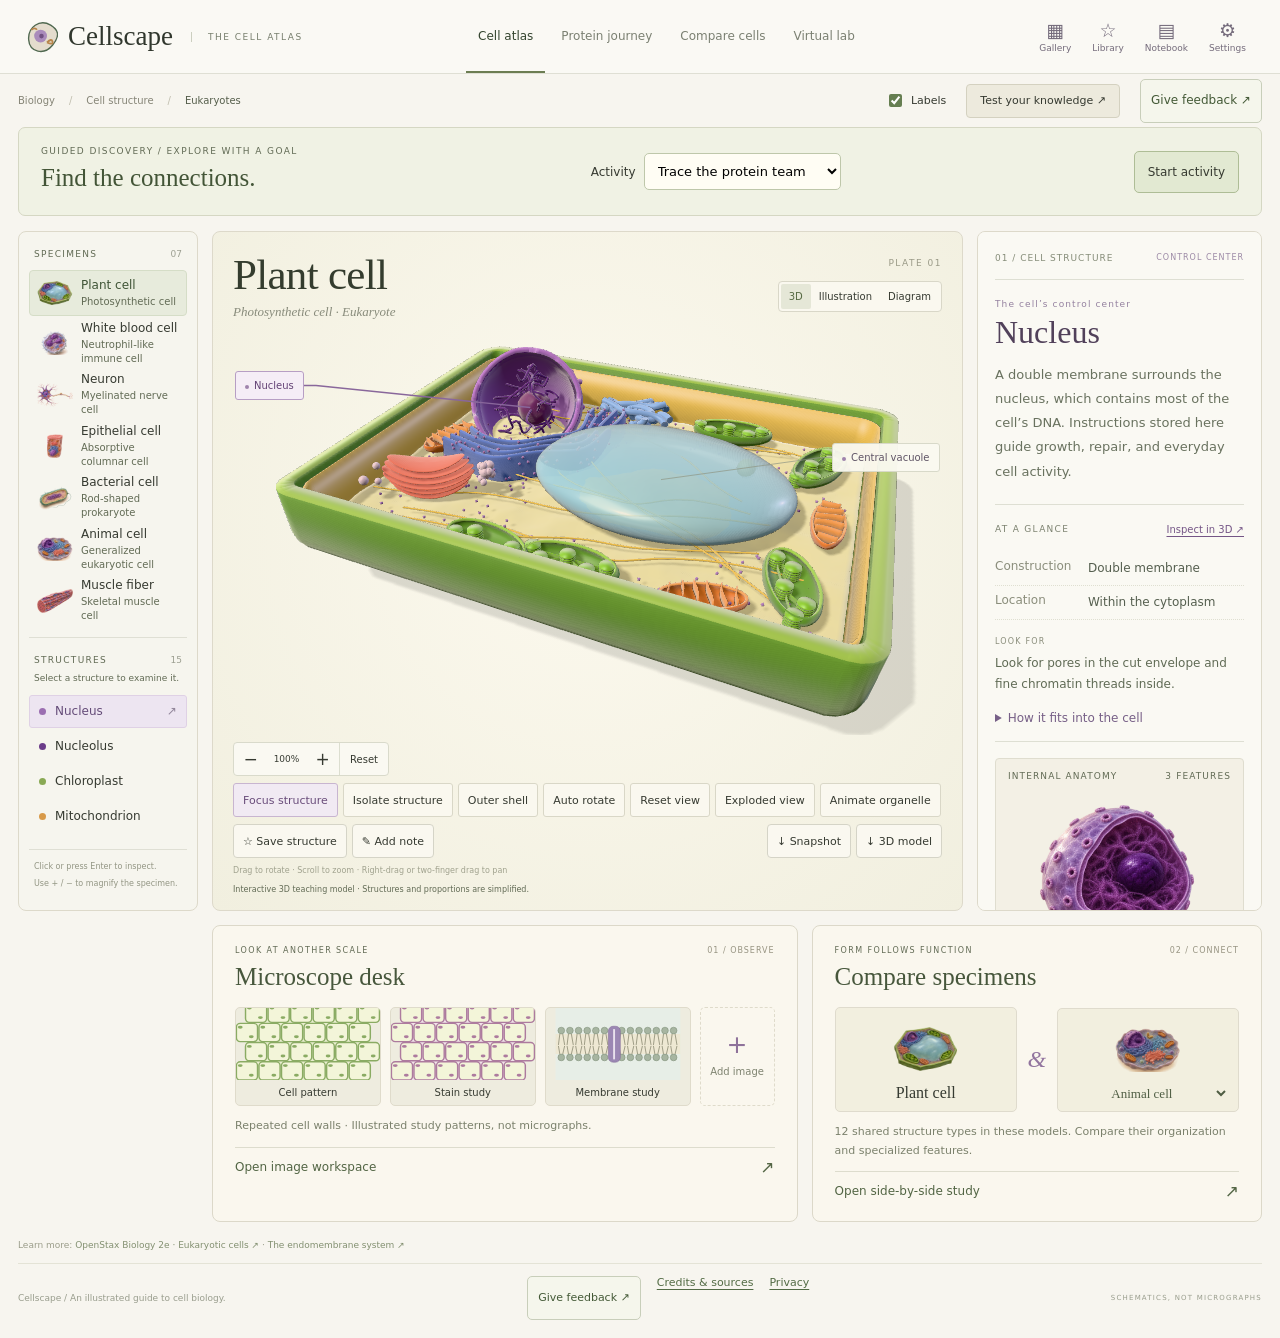
==== commit 5664bb74: "Smaller models, offline support, and shareable links - Compress the seven GLB models with gltfpack (" ====
--- a/index.html
+++ b/index.html
@@ -7,6 +7,7 @@
     <title>Cellscape — The living cell, explored</title>
     <link rel="icon" href="assets/icon.svg" type="image/svg+xml">
     <link rel="apple-touch-icon" href="assets/apple-touch-icon.png">
+    <link rel="manifest" href="manifest.webmanifest">
     <meta name="theme-color" content="#f7f5ef">
     <meta property="og:type" content="website">
     <meta property="og:site_name" content="Cellscape">
@@ -95,7 +96,7 @@
             </div>
             <p id="quiz-save-status" role="status" hidden></p>
             <div id="quiz-area" hidden></div>
-            <div class="detail-nav"><button id="previous" aria-label="Previous organelle">←</button><span id="position"></span><button id="next" aria-label="Next organelle">→</button></div>
+            <div class="detail-nav"><button id="previous" aria-label="Previous organelle">←</button><span id="position"></span><button id="next" aria-label="Next organelle">→</button></div><div class="share-structure"><button id="share-structure" type="button">Copy link to this structure</button><span id="share-status" role="status" aria-live="polite"></span></div>
           </aside>
         </div>
       </section>
--- a/style.css
+++ b/style.css
@@ -610,6 +610,26 @@
   border-radius: 3px;
   width: 30px;
   height: 30px
+}
+.share-structure {
+  display: flex;
+  align-items: center;
+  gap: 10px;
+  margin-top: 10px;
+  font-size: 11px;
+  color: #6f7a5d
+}
+.share-structure button {
+  background: none;
+  border: 1px solid #d5d8c8;
+  border-radius: 3px;
+  padding: 6px 10px;
+  color: #4f5d45;
+  font: inherit;
+  cursor: pointer
+}
+.share-structure button:hover {
+  background: #eef0e4
 }
 .closeup-heading {
   display: flex;
